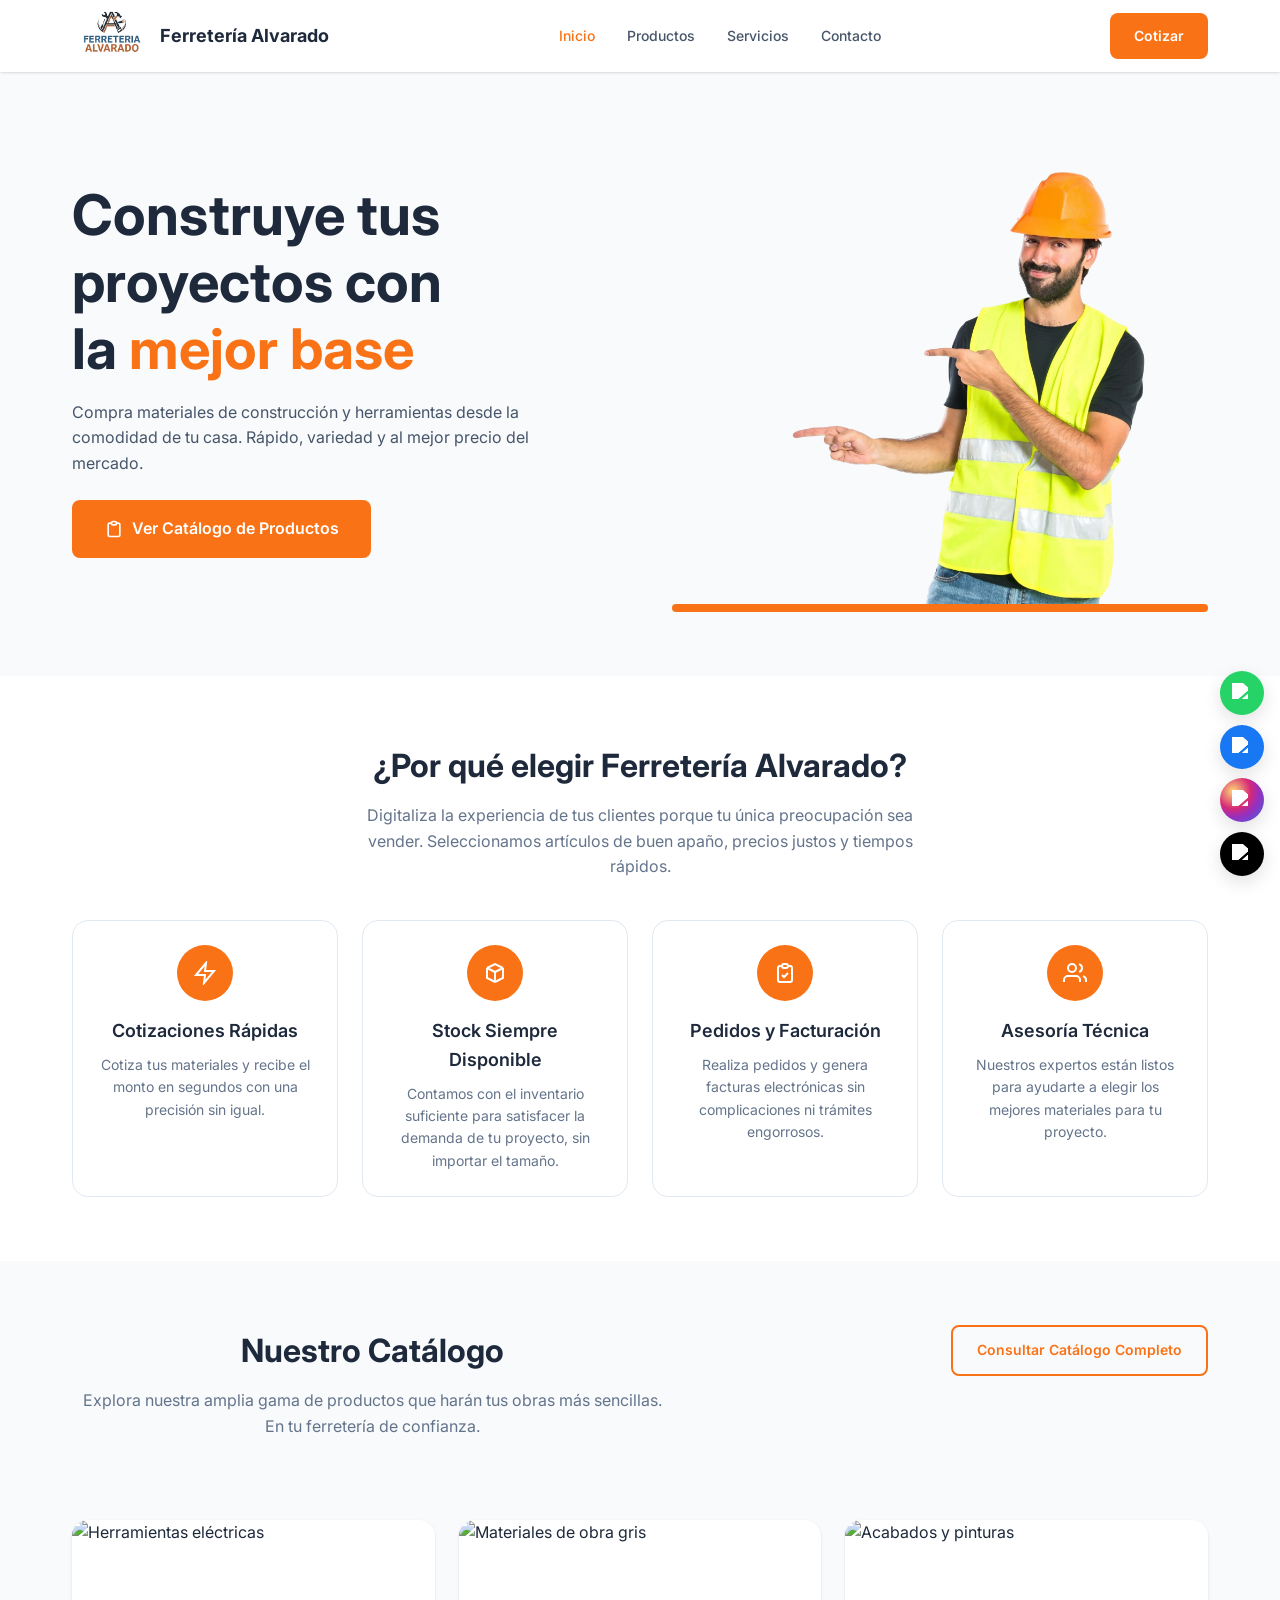
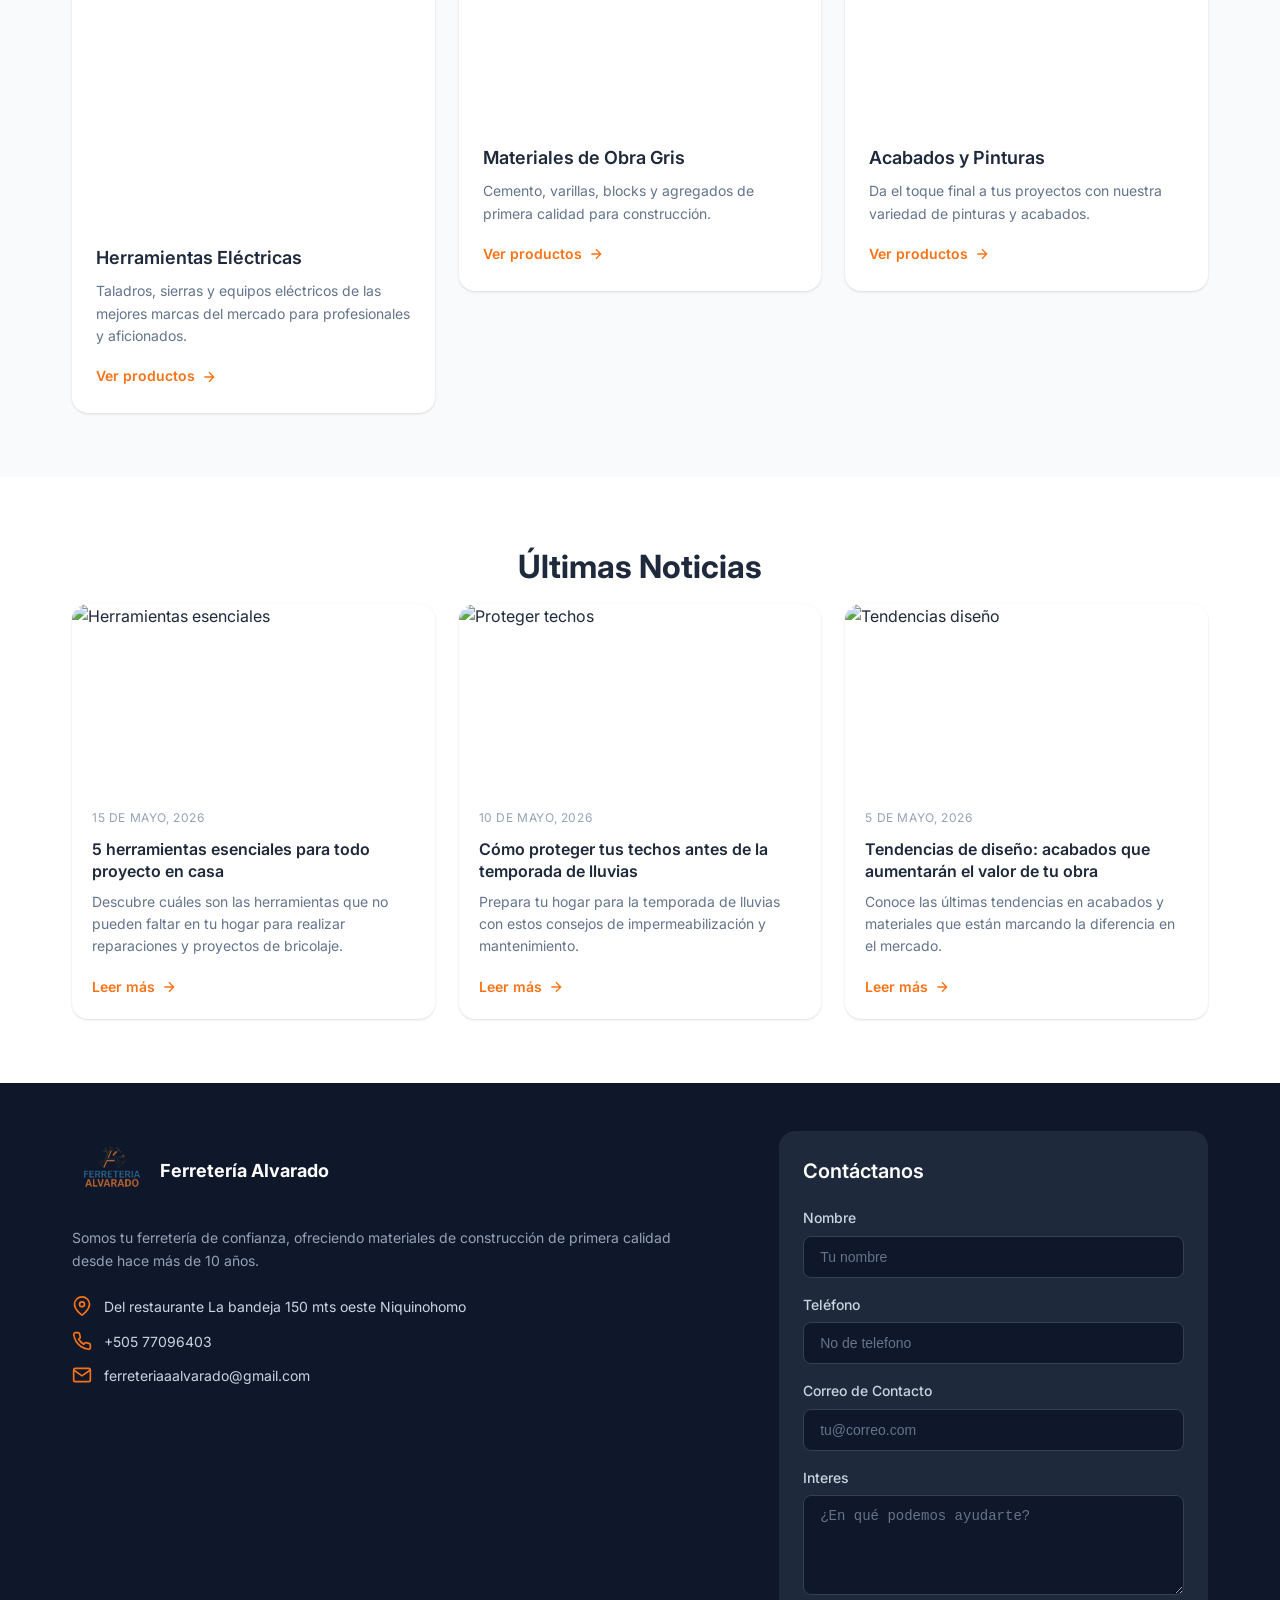
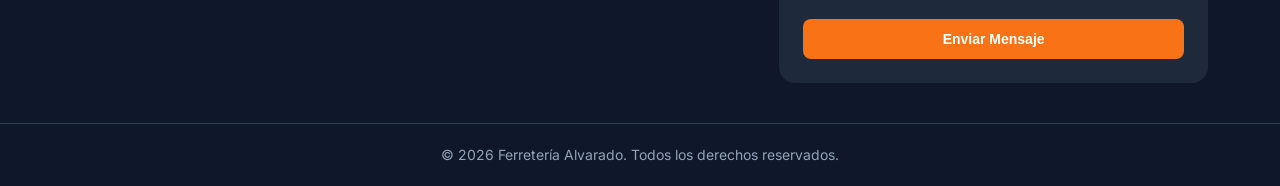
==== index.html @ bc7012f3 "Mejorando el Form" ====
<!DOCTYPE html>
<html lang="es">
<head>
    <!-- Google tag (gtag.js) -->
<script async src="https://www.googletagmanager.com/gtag/js?id=G-CCJS2ML7VX"></script>
<script>
  window.dataLayer = window.dataLayer || [];
  function gtag(){dataLayer.push(arguments);}
  gtag('js', new Date());

  gtag('config', 'G-CCJS2ML7VX');
</script>
  <meta charset="UTF-8">
  <meta name="viewport" content="width=device-width, initial-scale=1.0">
  <title>Ferretería Alvarado - Construye tus proyectos con la mejor base</title>
  <meta name="description" content="Compra materiales de construcción y herramientas desde la comodidad de tu casa. Rápido, variedad y al mejor precio del mercado.">
  <link rel="stylesheet" href="./Estilos/styles.css">
  <link rel="preconnect" href="https://fonts.googleapis.com">
  <link rel="preconnect" href="https://fonts.gstatic.com" crossorigin>
  <link href="https://fonts.googleapis.com/css2?family=Inter:wght@400;500;600;700&display=swap" rel="stylesheet">
  
</head>
<body>
  <!-- Header -->
  <header class="header" id="header">
    <div class="container header-container">
      <a href="#" class="logo">
        <img src="./Assets/logo ferreteria -header.png" class="logo-icon">
        <span class="logo-text">Ferretería Alvarado</span>
      </a>
      
      <nav class="nav" id="nav">
        <ul class="nav-list">
          <li><a href="#inicio" class="nav-link active">Inicio</a></li>
          <li><a href="#productos" class="nav-link">Productos</a></li>
          <li><a href="#servicios" class="nav-link">Servicios</a></li>
          <li><a href="#contacto" class="nav-link">Contacto</a></li>
        </ul>
      </nav>
      
      <a href="#contacto" class="btn btn-primary header-cta">Cotizar</a>
      
      <button class="menu-toggle" id="menuToggle" aria-label="Abrir menú">
        <span class="hamburger"></span>
      </button>
    </div>
  </header>

  <!-- Mobile Menu -->
  <div class="mobile-menu" id="mobileMenu">
    <ul class="mobile-nav-list">
      <li><a href="#inicio" class="mobile-nav-link">Inicio</a></li>
      <li><a href="#productos" class="mobile-nav-link">Productos</a></li>
      <li><a href="#servicios" class="mobile-nav-link">Servicios</a></li>
      <li><a href="#contacto" class="mobile-nav-link">Contacto</a></li>
      <li><a href="#contacto" class="btn btn-primary mobile-cta">Cotizar</a></li>
    </ul>
  </div>

  <main>
    <!-- Hero Section -->
    <section class="hero" id="inicio">
      <div class="container hero-container">
        <div class="hero-content">
          <h1 class="hero-title">
            Construye tus proyectos con la <span class="text-orange">mejor base</span>
          </h1>
          <p class="hero-description">
            Compra materiales de construcción y herramientas desde la comodidad de tu casa. Rápido, variedad y al mejor precio del mercado.
          </p>
          <a href="#productos" class="btn btn-primary btn-lg">
            <svg class="btn-icon" viewBox="0 0 24 24" fill="none" stroke="currentColor" stroke-width="2">
              <path d="M9 5H7a2 2 0 00-2 2v12a2 2 0 002 2h10a2 2 0 002-2V7a2 2 0 00-2-2h-2M9 5a2 2 0 002 2h2a2 2 0 002-2M9 5a2 2 0 012-2h2a2 2 0 012 2"/>
            </svg>
            Ver Catálogo de Productos
          </a>
        </div>
        <div class="hero-image-wrapper">
          <img src="./Assets/constructor.section.webp" alt="Trabajador de construcción profesional" class="hero-image">
          <div class="hero-image-accent"></div>
        </div>
      </div>
    </section>

    <!-- Features Section -->
    <section class="features" id="servicios">
      <div class="container">
        <h2 class="section-title">¿Por qué elegir Ferretería Alvarado?</h2>
        <p class="section-subtitle">
          Digitaliza la experiencia de tus clientes porque tu única preocupación sea vender. Seleccionamos artículos de buen apaño, precios justos y tiempos rápidos.
        </p>
        
        <div class="features-grid">
          <div class="feature-card">
            <div class="feature-icon">
              <svg viewBox="0 0 24 24" fill="none" stroke="currentColor" stroke-width="2">
                <path d="M13 2L3 14h9l-1 8 10-12h-9l1-8z"/>
              </svg>
            </div>
            <h3 class="feature-title">Cotizaciones Rápidas</h3>
            <p class="feature-description">
              Cotiza tus materiales y recibe el monto en segundos con una precisión sin igual.
            </p>
          </div>
          
          <div class="feature-card">
            <div class="feature-icon">
              <svg viewBox="0 0 24 24" fill="none" stroke="currentColor" stroke-width="2">
                <path d="M20 7l-8-4-8 4m16 0l-8 4m8-4v10l-8 4m0-10L4 7m8 4v10M4 7v10l8 4"/>
              </svg>
            </div>
            <h3 class="feature-title">Stock Siempre Disponible</h3>
            <p class="feature-description">
              Contamos con el inventario suficiente para satisfacer la demanda de tu proyecto, sin importar el tamaño.
            </p>
          </div>
          
          <div class="feature-card">
            <div class="feature-icon">
              <svg viewBox="0 0 24 24" fill="none" stroke="currentColor" stroke-width="2">
                <path d="M9 5H7a2 2 0 00-2 2v12a2 2 0 002 2h10a2 2 0 002-2V7a2 2 0 00-2-2h-2M9 5a2 2 0 002 2h2a2 2 0 002-2M9 5a2 2 0 012-2h2a2 2 0 012 2m-6 9l2 2 4-4"/>
              </svg>
            </div>
            <h3 class="feature-title">Pedidos y Facturación</h3>
            <p class="feature-description">
              Realiza pedidos y genera facturas electrónicas sin complicaciones ni trámites engorrosos.
            </p>
          </div>
          
          <div class="feature-card">
            <div class="feature-icon">
              <svg viewBox="0 0 24 24" fill="none" stroke="currentColor" stroke-width="2">
                <path d="M17 21v-2a4 4 0 00-4-4H5a4 4 0 00-4 4v2M9 11a4 4 0 100-8 4 4 0 000 8zM23 21v-2a4 4 0 00-3-3.87M16 3.13a4 4 0 010 7.75"/>
              </svg>
            </div>
            <h3 class="feature-title">Asesoría Técnica</h3>
            <p class="feature-description">
              Nuestros expertos están listos para ayudarte a elegir los mejores materiales para tu proyecto.
            </p>
          </div>
        </div>
      </div>
    </section>

    <!-- Catalog Section -->
    <section class="catalog" id="productos">
      <div class="container">
        <div class="catalog-header">
          <div>
            <h2 class="section-title text-left">Nuestro Catálogo</h2>
            <p class="section-subtitle text-left">
              Explora nuestra amplia gama de productos que harán tus obras más sencillas. En tu ferretería de confianza.
            </p>
          </div>
          <a href="#" class="btn btn-outline">Consultar Catálogo Completo</a>
        </div>
        
        <div class="catalog-grid">
          <div class="catalog-card catalog-card-featured">
            <img src="https://images.unsplash.com/photo-1504148455328-c376907d081c?w=600&h=400&fit=crop" alt="Herramientas eléctricas" class="catalog-image">
            <div class="catalog-content">
              <h3 class="catalog-title">Herramientas Eléctricas</h3>
              <p class="catalog-description">
                Taladros, sierras y equipos eléctricos de las mejores marcas del mercado para profesionales y aficionados.
              </p>
              <a href="./pages/ReadMore-Herramientas.html" class="catalog-link">
                Ver productos
                <svg class="link-arrow" viewBox="0 0 24 24" fill="none" stroke="currentColor" stroke-width="2">
                  <path d="M5 12h14M12 5l7 7-7 7"/>
                </svg>
              </a>
            </div>
          </div>
          
          <div class="catalog-card">
            <img src="https://images.unsplash.com/photo-1558618666-fcd25c85cd64?w=400&h=300&fit=crop" alt="Materiales de obra gris" class="catalog-image">
            <div class="catalog-content">
              <h3 class="catalog-title">Materiales de Obra Gris</h3>
              <p class="catalog-description">
                Cemento, varillas, blocks y agregados de primera calidad para construcción.
              </p>
              <a href="./pages/ReadMore-Materiales.html" class="catalog-link">
                Ver productos
                <svg class="link-arrow" viewBox="0 0 24 24" fill="none" stroke="currentColor" stroke-width="2">
                  <path d="M5 12h14M12 5l7 7-7 7"/>
                </svg>
              </a>
            </div>
          </div>
          
          <div class="catalog-card">
            <img src="https://images.unsplash.com/photo-1562259949-e8e7689d7828?w=400&h=300&fit=crop" alt="Acabados y pinturas" class="catalog-image">
            <div class="catalog-content">
              <h3 class="catalog-title">Acabados y Pinturas</h3>
              <p class="catalog-description">
                Da el toque final a tus proyectos con nuestra variedad de pinturas y acabados.
              </p>
              <a href="./pages/ReadMore-Acabados.html" class="catalog-link">
                Ver productos
                <svg class="link-arrow" viewBox="0 0 24 24" fill="none" stroke="currentColor" stroke-width="2">
                  <path d="M5 12h14M12 5l7 7-7 7"/>
                </svg>
              </a>
            </div>
          </div>
        </div>
      </div>
    </section>

    <!-- News Section -->
    <section class="news">
      <div class="container">
        <h2 class="section-title">Últimas Noticias</h2>
        
        <div class="news-grid">
          <article class="news-card">
            <img src="https://images.unsplash.com/photo-1581578731548-c64695cc6952?w=400&h=250&fit=crop" alt="Herramientas esenciales" class="news-image">
            <div class="news-content">
              <span class="news-date">15 de Mayo, 2026</span>
              <h3 class="news-title">5 herramientas esenciales para todo proyecto en casa</h3>
              <p class="news-excerpt">
                Descubre cuáles son las herramientas que no pueden faltar en tu hogar para realizar reparaciones y proyectos de bricolaje.
              </p>
              <a href="#" class="news-link">
                Leer más
                <svg class="link-arrow" viewBox="0 0 24 24" fill="none" stroke="currentColor" stroke-width="2">
                  <path d="M5 12h14M12 5l7 7-7 7"/>
                </svg>
              </a>
            </div>
          </article>
          
          <article class="news-card">
            <img src="https://images.unsplash.com/photo-1681812490689-2bb9ab7ca660?q=80&w=1170&auto=format&fit=crop&ixlib=rb-4.1.0&ixid=M3wxMjA3fDB8MHxwaG90by1wYWdlfHx8fGVufDB8fHx8fA%3D%3D" alt="Proteger techos" class="news-image">
            <div class="news-content">
              <span class="news-date">10 de Mayo, 2026</span>
              <h3 class="news-title">Cómo proteger tus techos antes de la temporada de lluvias</h3>
              <p class="news-excerpt">
                Prepara tu hogar para la temporada de lluvias con estos consejos de impermeabilización y mantenimiento.
              </p>
              <a href="#" class="news-link">
                Leer más
                <svg class="link-arrow" viewBox="0 0 24 24" fill="none" stroke="currentColor" stroke-width="2">
                  <path d="M5 12h14M12 5l7 7-7 7"/>
                </svg>
              </a>
            </div>
          </article>
          
          <article class="news-card">
            <img src="https://images.unsplash.com/photo-1523413651479-597eb2da0ad6?w=400&h=250&fit=crop" alt="Tendencias diseño" class="news-image">
            <div class="news-content">
              <span class="news-date">5 de Mayo, 2026</span>
              <h3 class="news-title">Tendencias de diseño: acabados que aumentarán el valor de tu obra</h3>
              <p class="news-excerpt">
                Conoce las últimas tendencias en acabados y materiales que están marcando la diferencia en el mercado.
              </p>
              <a href="#" class="news-link">
                Leer más
                <svg class="link-arrow" viewBox="0 0 24 24" fill="none" stroke="currentColor" stroke-width="2">
                  <path d="M5 12h14M12 5l7 7-7 7"/>
                </svg>
              </a>
            </div>
          </article>
        </div>
      </div>
    </section>
  </main>

  <!-- Footer -->
  <footer class="footer" id="contacto">
    <div class="container footer-container">
      <div class="footer-info">
        <a href="#" class="logo logo-footer">
         <img src="./Assets/logo ferreteria -header.png" alt="" class="logo-icon">
          <span class="logo-text">Ferretería Alvarado</span>
        </a>
        <p class="footer-description">
          Somos tu ferretería de confianza, ofreciendo materiales de construcción de primera calidad desde hace más de 10 años.
        </p>
        
        <div class="footer-contact">
          <div class="contact-item">
            <svg class="contact-icon" viewBox="0 0 24 24" fill="none" stroke="currentColor" stroke-width="2">
              <path d="M21 10c0 7-9 13-9 13s-9-6-9-13a9 9 0 0118 0z"/>
              <circle cx="12" cy="10" r="3"/>
            </svg>
            <span>Del restaurante La bandeja 150 mts oeste Niquinohomo</span>
          </div>
          <div class="contact-item">
            <svg class="contact-icon" viewBox="0 0 24 24" fill="none" stroke="currentColor" stroke-width="2">
              <path d="M22 16.92v3a2 2 0 01-2.18 2 19.79 19.79 0 01-8.63-3.07 19.5 19.5 0 01-6-6 19.79 19.79 0 01-3.07-8.67A2 2 0 014.11 2h3a2 2 0 012 1.72 12.84 12.84 0 00.7 2.81 2 2 0 01-.45 2.11L8.09 9.91a16 16 0 006 6l1.27-1.27a2 2 0 012.11-.45 12.84 12.84 0 002.81.7A2 2 0 0122 16.92z"/>
            </svg>
            <span>+505 77096403</span>
          </div>
          <div class="contact-item">
            <svg class="contact-icon" viewBox="0 0 24 24" fill="none" stroke="currentColor" stroke-width="2">
              <path d="M4 4h16c1.1 0 2 .9 2 2v12c0 1.1-.9 2-2 2H4c-1.1 0-2-.9-2-2V6c0-1.1.9-2 2-2z"/>
              <polyline points="22,6 12,13 2,6"/>
            </svg>
            <span>ferreteriaaalvarado@gmail.com</span>
          </div>
        </div>
      </div>
      
      <div class="footer-form-wrapper">
        <h3 class="footer-form-title">Contáctanos</h3>
        <form class="contact-form" id="contactForm">
          <div class="form-group">
            <label for="name" class="form-label">Nombre</label>
            <input type="text" id="name" name="name" class="form-input" placeholder="Tu nombre" required>
          </div>
          <div class="form-group">
            <label for="telefono" class="form-label">Teléfono</label>
            <input type="text" id="telefono" name="telefono" class="form-input" placeholder="No de telefono" required>
          </div>

          <div class="form-group">
            <label for="email" class="form-label">Correo de Contacto</label>
            <input type="email" id="email" name="email" class="form-input" placeholder="tu@correo.com" required>
          </div>
          <div class="form-group">
            <label for="message" class="form-label">Interes</label>
            <textarea id="message" name="message" class="form-input form-textarea" placeholder="¿En qué podemos ayudarte?" rows="4" required></textarea>
          </div>
          <button type="submit" class="btn btn-primary btn-block">Enviar Mensaje</button>
        </form>
      </div>
    </div>
    
    <div class="footer-bottom">
      <div class="container">
        <p>&copy; 2026 Ferretería Alvarado. Todos los derechos reservados.</p>
        <!-- Social buttons for small screens -->
        <div class="footer-socials" aria-hidden="false">
          <a href="https://wa.me/50577096403?text=Hola%20Ferreter%C3%ADa%20Alvarado" class="footer-social-link whatsapp" target="_blank" rel="noreferrer noopener" aria-label="WhatsApp">
            <img class="social-icon" src="https://cdn.jsdelivr.net/gh/simple-icons/simple-icons/icons/whatsapp.svg" alt="WhatsApp">
          </a>
          <a href=" https://www.facebook.com/share/1EHV8sSbC9/" class="footer-social-link facebook" target="_blank" rel="noreferrer noopener" aria-label="Facebook">
            <img class="social-icon" src="https://cdn.jsdelivr.net/gh/simple-icons/simple-icons/icons/facebook.svg" alt="Facebook">
          </a>
          <a href="https://www.instagram.com/ferreteria_alvarado.ni?utm_source=qr&igsh=b2poNHB6bXVrMWFj" class="footer-social-link instagram" target="_blank" rel="noreferrer noopener" aria-label="Instagram">
            <img class="social-icon" src="https://cdn.jsdelivr.net/gh/simple-icons/simple-icons/icons/instagram.svg" alt="Instagram">
          </a>
          <a href="#" class="footer-social-link tiktok" target="_blank" rel="noreferrer noopener" aria-label="TikTok">
            <img class="social-icon" src="https://cdn.jsdelivr.net/gh/simple-icons/simple-icons/icons/tiktok.svg" alt="TikTok">
          </a>
        </div>
      </div>
    </div>
  </footer>

  <!-- Scroll to Top Button -->
  <button class="scroll-to-top" id="scrollToTop" aria-label="Volver arriba">
    <svg viewBox="0 0 24 24" fill="none" stroke="currentColor" stroke-width="2">
      <path d="M18 15l-6-6-6 6"/>
    </svg>
  </button>

  <!-- Botones flotantes de redes sociales -->
  <div class="social-float" aria-label="Redes sociales de Ferretería Alvarado">
    <a href="https://wa.me/50577096403?text=Hola%20Ferreter%C3%ADa%20Alvarado,%20quiero%20consultar%20sobre%20sus%20productos" class="social-link whatsapp" target="_blank" rel="noreferrer noopener" aria-label="WhatsApp">
      <img class="social-icon" src="https://cdn.jsdelivr.net/gh/simple-icons/simple-icons/icons/whatsapp.svg" alt="WhatsApp">
    </a>
    <a href="https://www.facebook.com/share/1EHV8sSbC9/" class="social-link facebook" target="_blank" rel="noreferrer noopener" aria-label="Facebook">
      <img class="social-icon" src="https://cdn.jsdelivr.net/gh/simple-icons/simple-icons/icons/facebook.svg" alt="Facebook">
    </a>
    <a href="https://www.instagram.com/ferreteria_alvarado.ni?utm_source=qr&igsh=b2poNHB6bXVrMWFj" class="social-link instagram" target="_blank" rel="noreferrer noopener" aria-label="Instagram">
      <img class="social-icon" src="https://cdn.jsdelivr.net/gh/simple-icons/simple-icons/icons/instagram.svg" alt="Instagram">
    </a>
    <a href="#" class="social-link tiktok" target="_blank" rel="noreferrer noopener" aria-label="TikTok">
      <img class="social-icon" src="https://cdn.jsdelivr.net/gh/simple-icons/simple-icons/icons/tiktok.svg" alt="TikTok">
    </a>
  </div>

  <script src="./scripts/script.js"></script>
</body>
</html>
---- Estilos/styles.css ----
/* ========================================
   CSS Variables & Reset
======================================== */
:root {
  --orange: #f97316;
  --orange-hover: #ea580c;
  --navy: #1e293b;
  --navy-dark: #0f172a;
  --gray-50: #f8fafc;
  --gray-100: #f1f5f9;
  --gray-200: #e2e8f0;
  --gray-300: #cbd5e1;
  --gray-400: #94a3b8;
  --gray-500: #64748b;
  --gray-600: #475569;
  --gray-700: #334155;
  --gray-800: #1e293b;
  --gray-900: #0f172a;
  --white: #ffffff;
  --shadow-sm: 0 1px 2px 0 rgb(0 0 0 / 0.05);
  --shadow: 0 1px 3px 0 rgb(0 0 0 / 0.1), 0 1px 2px -1px rgb(0 0 0 / 0.1);
  --shadow-md: 0 4px 6px -1px rgb(0 0 0 / 0.1), 0 2px 4px -2px rgb(0 0 0 / 0.1);
  --shadow-lg: 0 10px 15px -3px rgb(0 0 0 / 0.1), 0 4px 6px -4px rgb(0 0 0 / 0.1);
  --transition: all 0.3s ease;
}

*,
*::before,
*::after {
  box-sizing: border-box;
  margin: 0;
  padding: 0;
}

html {
  scroll-behavior: smooth;
}

body {
  font-family: 'Inter', -apple-system, BlinkMacSystemFont, 'Segoe UI', Roboto, sans-serif;
  font-size: 16px;
  line-height: 1.6;
  color: var(--gray-800);
  background-color: var(--white);
}

img {
  max-width: 100%;
  height: auto;
  display: block;
}

a {
  text-decoration: none;
  color: inherit;
}

ul {
  list-style: none;
}

/* ========================================
   Utility Classes
======================================== */
.container {
  width: 100%;
  max-width: 1200px;
  margin: 0 auto;
  padding: 0 1rem;
}

.text-orange {
  color: var(--orange);
}

.text-left {
  text-align: left;
}

/* ========================================
   Buttons
======================================== */
.btn {
  display: inline-flex;
  align-items: center;
  justify-content: center;
  gap: 0.5rem;
  padding: 0.75rem 1.5rem;
  font-size: 0.875rem;
  font-weight: 600;
  border-radius: 0.5rem;
  border: none;
  cursor: pointer;
  transition: var(--transition);
}

.btn-primary {
  background-color: var(--orange);
  color: var(--white);
}

.btn-primary:hover {
  background-color: var(--orange-hover);
}

.btn-outline {
  background-color: transparent;
  color: var(--orange);
  border: 2px solid var(--orange);
}

.btn-outline:hover {
  background-color: var(--orange);
  color: var(--white);
}

.btn-lg {
  padding: 1rem 2rem;
  font-size: 1rem;
}

.btn-block {
  width: 100%;
}

.btn-icon {
  width: 1.25rem;
  height: 1.25rem;
}

/* ========================================
   Header
======================================== */
.header {
  position: fixed;
  top: 0;
  left: 0;
  right: 0;
  background-color: var(--white);
  box-shadow: var(--shadow);
  z-index: 1000;
}

.header-container {
  display: flex;
  align-items: center;
  justify-content: space-between;
  height: 4.5rem;
}

.logo {
  display: flex;
  align-items: center;
  gap: 0.5rem;
}

.logo-icon {
  width: 5rem;
  height: 5rem;
  color: var(--navy);
}

.logo-text {
  font-size: 1.125rem;
  font-weight: 700;
  color: var(--navy);
}

.nav {
  display: none;
}

.nav-list {
  display: flex;
  align-items: center;
  gap: 2rem;
}

.nav-link {
  font-size: 0.875rem;
  font-weight: 500;
  color: var(--gray-600);
  transition: var(--transition);
}

.nav-link:hover,
.nav-link.active {
  color: var(--orange);
}

.header-cta {
  display: none;
}

.menu-toggle {
  display: flex;
  align-items: center;
  justify-content: center;
  width: 2.5rem;
  height: 2.5rem;
  background: none;
  border: none;
  cursor: pointer;
}

.hamburger {
  position: relative;
  width: 1.5rem;
  height: 2px;
  background-color: var(--navy);
  transition: var(--transition);
}

.hamburger::before,
.hamburger::after {
  content: '';
  position: absolute;
  left: 0;
  width: 100%;
  height: 2px;
  background-color: var(--navy);
  transition: var(--transition);
}

.hamburger::before {
  top: -6px;
}

.hamburger::after {
  bottom: -6px;
}

.menu-toggle.active .hamburger {
  background-color: transparent;
}

.menu-toggle.active .hamburger::before {
  top: 0;
  transform: rotate(45deg);
}

.menu-toggle.active .hamburger::after {
  bottom: 0;
  transform: rotate(-45deg);
}

/* Mobile Menu */
.mobile-menu {
  position: fixed;
  top: 4.5rem;
  left: 0;
  right: 0;
  background-color: var(--white);
  box-shadow: var(--shadow-lg);
  transform: translateY(-100%);
  opacity: 0;
  visibility: hidden;
  transition: var(--transition);
  z-index: 999;
}

.mobile-menu.active {
  transform: translateY(0);
  opacity: 1;
  visibility: visible;
}

.mobile-nav-list {
  padding: 1rem;
}

.mobile-nav-link {
  display: block;
  padding: 0.75rem 1rem;
  font-size: 1rem;
  font-weight: 500;
  color: var(--gray-700);
  border-radius: 0.5rem;
  transition: var(--transition);
}

.mobile-nav-link:hover {
  background-color: var(--gray-100);
  color: var(--orange);
}

.mobile-cta {
  margin-top: 0.5rem;
  width: 100%;
}

/* ========================================
   Hero Section
======================================== */
.hero {
  padding-top: 6.5rem;
  padding-bottom: 2rem;
  background-color: var(--gray-50);
  overflow: hidden;
}

.hero-container {
  display: flex;
  flex-direction: column;
  gap: 2rem;
}

.hero-content {
  text-align: center;
}

.hero-title {
  font-size: 2rem;
  font-weight: 700;
  line-height: 1.2;
  color: var(--navy);
  margin-bottom: 1rem;
  text-wrap: balance;
}

.hero-description {
  font-size: 1rem;
  color: var(--gray-600);
  margin-bottom: 1.5rem;
  max-width: 500px;
  margin-left: auto;
  margin-right: auto;
}

.hero-image-wrapper {
  position: relative;
  display: flex;
  justify-content: center;
}

.hero-image {
  width: 100%;
  max-width: 400px;
  height: auto;
  object-fit: contain;
}

.hero-image-accent {
  position: absolute;
  bottom: 0;
  left: 0;
  right: 0;
  height: 8px;
  background-color: var(--orange);
  border-radius: 4px;
}

/* ========================================
   Section Styles
======================================== */
.section-title {
  font-size: 1.75rem;
  font-weight: 700;
  color: var(--navy);
  text-align: center;
  margin-bottom: 0.75rem;
}

.section-subtitle {
  font-size: 1rem;
  color: var(--gray-500);
  text-align: center;
  max-width: 600px;
  margin: 0 auto 2.5rem;
}

/* ========================================
   Features Section
======================================== */
.features {
  padding: 4rem 0;
  background-color: var(--white);
}

.features-grid {
  display: grid;
  grid-template-columns: 1fr;
  gap: 1.5rem;
}

.feature-card {
  text-align: center;
  padding: 1.5rem;
  border-radius: 1rem;
  background-color: var(--white);
  border: 1px solid var(--gray-200);
  transition: var(--transition);
}

.feature-card:hover {
  box-shadow: var(--shadow-md);
  border-color: var(--orange);
}

.feature-icon {
  display: inline-flex;
  align-items: center;
  justify-content: center;
  width: 3.5rem;
  height: 3.5rem;
  background-color: var(--orange);
  border-radius: 50%;
  margin-bottom: 1rem;
}

.feature-icon svg {
  width: 1.5rem;
  height: 1.5rem;
  color: var(--white);
}

.feature-title {
  font-size: 1.125rem;
  font-weight: 600;
  color: var(--navy);
  margin-bottom: 0.5rem;
}

.feature-description {
  font-size: 0.875rem;
  color: var(--gray-500);
  line-height: 1.6;
}

/* ========================================
   Catalog Section
======================================== */
.catalog {
  padding: 4rem 0;
  background-color: var(--gray-50);
}

.catalog-header {
  display: flex;
  flex-direction: column;
  gap: 1.5rem;
  margin-bottom: 2.5rem;
}

.catalog-grid {
  display: grid;
  grid-template-columns: 1fr;
  gap: 1.5rem;
}

.catalog-card {
  background-color: var(--white);
  border-radius: 1rem;
  overflow: hidden;
  box-shadow: var(--shadow);
  transition: var(--transition);
}

.catalog-card:hover {
  box-shadow: var(--shadow-lg);
  transform: translateY(-4px);
}

.catalog-image {
  width: 100%;
  height: 200px;
  object-fit: cover;
}

.catalog-content {
  padding: 1.5rem;
}

.catalog-title {
  font-size: 1.125rem;
  font-weight: 600;
  color: var(--navy);
  margin-bottom: 0.5rem;
}

.catalog-description {
  font-size: 0.875rem;
  color: var(--gray-500);
  margin-bottom: 1rem;
  line-height: 1.6;
}

.catalog-link,
.news-link {
  display: inline-flex;
  align-items: center;
  gap: 0.375rem;
  font-size: 0.875rem;
  font-weight: 600;
  color: var(--orange);
  transition: var(--transition);
}

.catalog-link:hover,
.news-link:hover {
  gap: 0.625rem;
}

.link-arrow {
  width: 1rem;
  height: 1rem;
  transition: var(--transition);
}

/* ========================================
   News Section
======================================== */
.news {
  padding: 4rem 0;
  background-color: var(--white);
}

.news-grid {
  display: grid;
  grid-template-columns: 1fr;
  gap: 1.5rem;
}

.news-card {
  background-color: var(--white);
  border-radius: 1rem;
  overflow: hidden;
  box-shadow: var(--shadow);
  transition: var(--transition);
}

.news-card:hover {
  box-shadow: var(--shadow-lg);
}

.news-image {
  width: 100%;
  height: 180px;
  object-fit: cover;
}

.news-content {
  padding: 1.25rem;
}

.news-date {
  font-size: 0.75rem;
  color: var(--gray-400);
  text-transform: uppercase;
  letter-spacing: 0.05em;
}

.news-title {
  font-size: 1rem;
  font-weight: 600;
  color: var(--navy);
  margin: 0.5rem 0;
  line-height: 1.4;
}

.news-excerpt {
  font-size: 0.875rem;
  color: var(--gray-500);
  margin-bottom: 1rem;
  line-height: 1.6;
}

/* ========================================
   Footer
======================================== */
.footer {
  background-color: var(--navy-dark);
  color: var(--white);
  padding-top: 3rem;
}

.footer-container {
  display: grid;
  grid-template-columns: 1fr;
  gap: 2.5rem;
}

.logo-footer .logo-icon {
  color: var(--white);
}

.logo-footer .logo-text {
  color: var(--white);
}

.footer-description {
  font-size: 0.875rem;
  color: var(--gray-400);
  margin-top: 1rem;
  line-height: 1.6;
}

.footer-contact {
  margin-top: 1.5rem;
  display: flex;
  flex-direction: column;
  gap: 0.75rem;
}

.contact-item {
  display: flex;
  align-items: flex-start;
  gap: 0.75rem;
  font-size: 0.875rem;
  color: var(--gray-300);
}

.contact-icon {
  width: 1.25rem;
  height: 1.25rem;
  flex-shrink: 0;
  color: var(--orange);
}

.footer-form-wrapper {
  background-color: var(--navy);
  padding: 1.5rem;
  border-radius: 1rem;
}

.footer-form-title {
  font-size: 1.25rem;
  font-weight: 600;
  margin-bottom: 1.25rem;
}

.form-group {
  margin-bottom: 1rem;
}

.form-label {
  display: block;
  font-size: 0.875rem;
  font-weight: 500;
  margin-bottom: 0.375rem;
  color: var(--gray-300);
}

.form-input {
  width: 100%;
  padding: 0.75rem 1rem;
  font-size: 0.875rem;
  background-color: var(--navy-dark);
  border: 1px solid var(--gray-700);
  border-radius: 0.5rem;
  color: var(--white);
  transition: var(--transition);
}

.form-input::placeholder {
  color: var(--gray-500);
}

.form-input:focus {
  outline: none;
  border-color: var(--orange);
}

.form-textarea {
  resize: vertical;
  min-height: 100px;
}

.footer-bottom {
  margin-top: 2.5rem;
  padding: 1.25rem 0;
  border-top: 1px solid var(--gray-700);
  text-align: center;
}

.footer-bottom p {
  font-size: 0.875rem;
  color: var(--gray-400);
}

.footer-socials {
  display: none;
}

/* ========================================
   Floating Social Buttons
======================================== */
.social-float {
  position: fixed;
  right: 1rem;
  bottom: 1.5rem;
  display: flex;
  flex-direction: column;
  gap: 0.6rem;
  z-index: 1050;
  align-items: center;
}

.social-link {
  width: 44px;
  height: 44px;
  display: inline-flex;
  align-items: center;
  justify-content: center;
  border-radius: 50%;
  box-shadow: 0 6px 18px rgba(0, 0, 0, 0.12);
  transition: transform .18s ease, box-shadow .18s ease, opacity .18s ease;
  text-decoration: none;
}

.social-link.whatsapp { background: #25D366; }
.social-link.facebook { background: #1877F2; }
.social-link.instagram { background: linear-gradient(45deg,#f09433,#e6683c,#dc2743,#cc2366,#bc1888); }
.social-link.tiktok { background: #010101; }

.social-link .social-icon {
  width: 20px;
  height: 20px;
  display: block;
  filter: brightness(0) invert(1);
}

.social-link:hover,
.social-link:focus {
  transform: translateY(-4px) scale(1.03);
  box-shadow: 0 10px 24px rgba(0, 0, 0, 0.18);
  outline: none;
}

.social-link:focus {
  box-shadow: 0 0 0 4px rgba(0,0,0,0.06);
}

@media (max-width: 600px) {
  .social-float {
    left: 50%;
    transform: translateX(-50%);
    flex-direction: row;
    bottom: 0.9rem;
    gap: 0.4rem;
    padding: 0.25rem 0.4rem;
    background: rgba(0,0,0,0.04);
    border-radius: 999px;
    backdrop-filter: blur(6px);
    -webkit-backdrop-filter: blur(6px);
  }
  .social-link {
    width: 40px;
    height: 40px;
  }
  .social-link .social-icon {
    width: 18px;
    height: 18px;
  }
  /* hide floating group on small screens (use footer buttons instead) */
  .social-float { display: none; }
  .footer-socials {
    display: flex;
    gap: 0.5rem;
    justify-content: center;
    align-items: center;
    margin-top: 0.6rem;
  }
  .footer-social-link {
    width: 40px;
    height: 40px;
    display: inline-flex;
    align-items: center;
    justify-content: center;
    border-radius: 10px;
    box-shadow: 0 6px 14px rgba(0,0,0,0.08);
    text-decoration: none;
    color: #ffffff;
  }
  .footer-social-link.whatsapp { background: #25D366; }
  .footer-social-link.facebook { background: #1877F2; }
  .footer-social-link.instagram { background: radial-gradient(circle at 30% 30%, #feda75, #d62976 40%, #962fbf 60%, #4f5bd5 90%); }
  .footer-social-link.tiktok { background: #000000; }
  .footer-social-link .social-icon { width: 18px; height: 18px; filter: brightness(0) invert(1); }
}

@media (max-width: 400px) {
  .social-link {
    width: 44px;
    height: 44px;
  }
  .social-link .social-icon {
    width: 20px;
    height: 20px;
  }
}

.social-link:hover {
  transform: translateY(-2px);
  box-shadow: 0 14px 24px rgba(0, 0, 0, 0.14);
}

.social-link.whatsapp {
  background-color: #25d366;
  color: #ffffff;
  border-color: transparent;
}

.social-link.facebook {
  background-color: #1877f2;
  color: #ffffff;
  border-color: transparent;
}

.social-link.instagram {
  background: radial-gradient(circle at 30% 30%, #feda75, #d62976 40%, #962fbf 60%, #4f5bd5 90%);
  color: #ffffff;
  border-color: transparent;
}

.social-link.tiktok {
  background-color: #000000;
  color: #ffffff;
  border-color: transparent;
}

/* removed redundant mobile overrides to keep layout consistent */

/* ========================================
   Scroll to Top Button
======================================== */
.scroll-to-top {
  position: fixed;
  bottom: 2rem;
  right: 2rem; /* No change here, keeping for context */
  width: 3rem;
  height: 3rem;
  background-color: var(--orange);
  color: var(--white);
  border: none;
  border-radius: 50%;
  cursor: pointer;
  display: flex;
  align-items: center;
  justify-content: center;
  box-shadow: var(--shadow-lg);
  opacity: 0;
  visibility: hidden;
  transform: translateY(1rem);
  transition: var(--transition);
  z-index: 1100; /* Updated z-index */
}

.scroll-to-top:hover {
  background-color: var(--orange-hover);
  transform: translateY(-2px);
}

.scroll-to-top.visible {
  opacity: 1;
  visibility: visible;
  transform: translateY(0);
}

.scroll-to-top svg {
  width: 1.5rem;
  height: 1.5rem;
}

/* ========================================
   Media Queries
======================================== */

/* Tablet */
@media (min-width: 640px) {
  .container {
    padding: 0 1.5rem;
  }

  .hero-title {
    font-size: 2.5rem;
  }

  .features-grid {
    grid-template-columns: repeat(2, 1fr);
  }

  .catalog-grid {
    grid-template-columns: repeat(2, 1fr);
  }

  .catalog-card-featured {
    grid-column: span 2;
  }

  .catalog-card-featured .catalog-image {
    height: 280px;
  }

  .news-grid {
    grid-template-columns: repeat(2, 1fr);
  }

  .news-grid .news-card:first-child {
    grid-column: span 2;
  }

  .news-grid .news-card:first-child .news-image {
    height: 240px;
  }
}

/* Desktop */
@media (min-width: 768px) {
  .nav {
    display: block;
  }

  .header-cta {
    display: inline-flex;
  }

  .menu-toggle {
    display: none;
  }

  .mobile-menu {
    display: none;
  }
  .scroll-to-top {
    right: 1rem; /* Adjusted right offset for mobile */
  }


@media (min-width: 601px) {
  /* ensure scroll button doesn't overlap right-side social float */
  .scroll-to-top {
    right: calc(1rem + 56px); /* Adjusted right offset for larger screens */
  }
}
  .hero {
    padding-top: 8rem;
    padding-bottom: 4rem;
  }

  .hero-container {
    flex-direction: row;
    align-items: center;
  }

  .hero-content {
    flex: 1;
    text-align: left;
    padding-right: 2rem;
  }

  .hero-title {
    font-size: 2.75rem;
  }

  .hero-description {
    margin-left: 0;
    margin-right: 0;
  }

  .hero-image-wrapper {
    flex: 1;
  }

  .hero-image {
    max-width: 100%;
  }

  .section-title {
    font-size: 2rem;
  }

  .catalog-header {
    flex-direction: row;
    align-items: flex-start;
    justify-content: space-between;
  }

  .footer-container {
    grid-template-columns: 1fr 1fr;
  }
}

/* Large Desktop */
@media (min-width: 1024px) {
  .hero-title {
    font-size: 3rem;
  }

  .features-grid {
    grid-template-columns: repeat(4, 1fr);
  }

  .catalog-grid {
    grid-template-columns: 1fr 1fr 1fr;
  }

  .catalog-card-featured {
    grid-column: 1;
    grid-row: span 2;
  }

  .catalog-card-featured .catalog-image {
    height: 300px;
  }

  .news-grid {
    grid-template-columns: repeat(3, 1fr);
  }

  .news-grid .news-card:first-child {
    grid-column: 1;
  }

  .news-grid .news-card:first-child .news-image {
    height: 180px;
  }

  .footer-container {
    grid-template-columns: 1.2fr 0.8fr;
    gap: 4rem;
  }
}

/* XL Desktop */
@media (min-width: 1280px) {
  .container {
    padding: 0 2rem;
  }

  .hero-title {
    font-size: 3.5rem;
  }
}
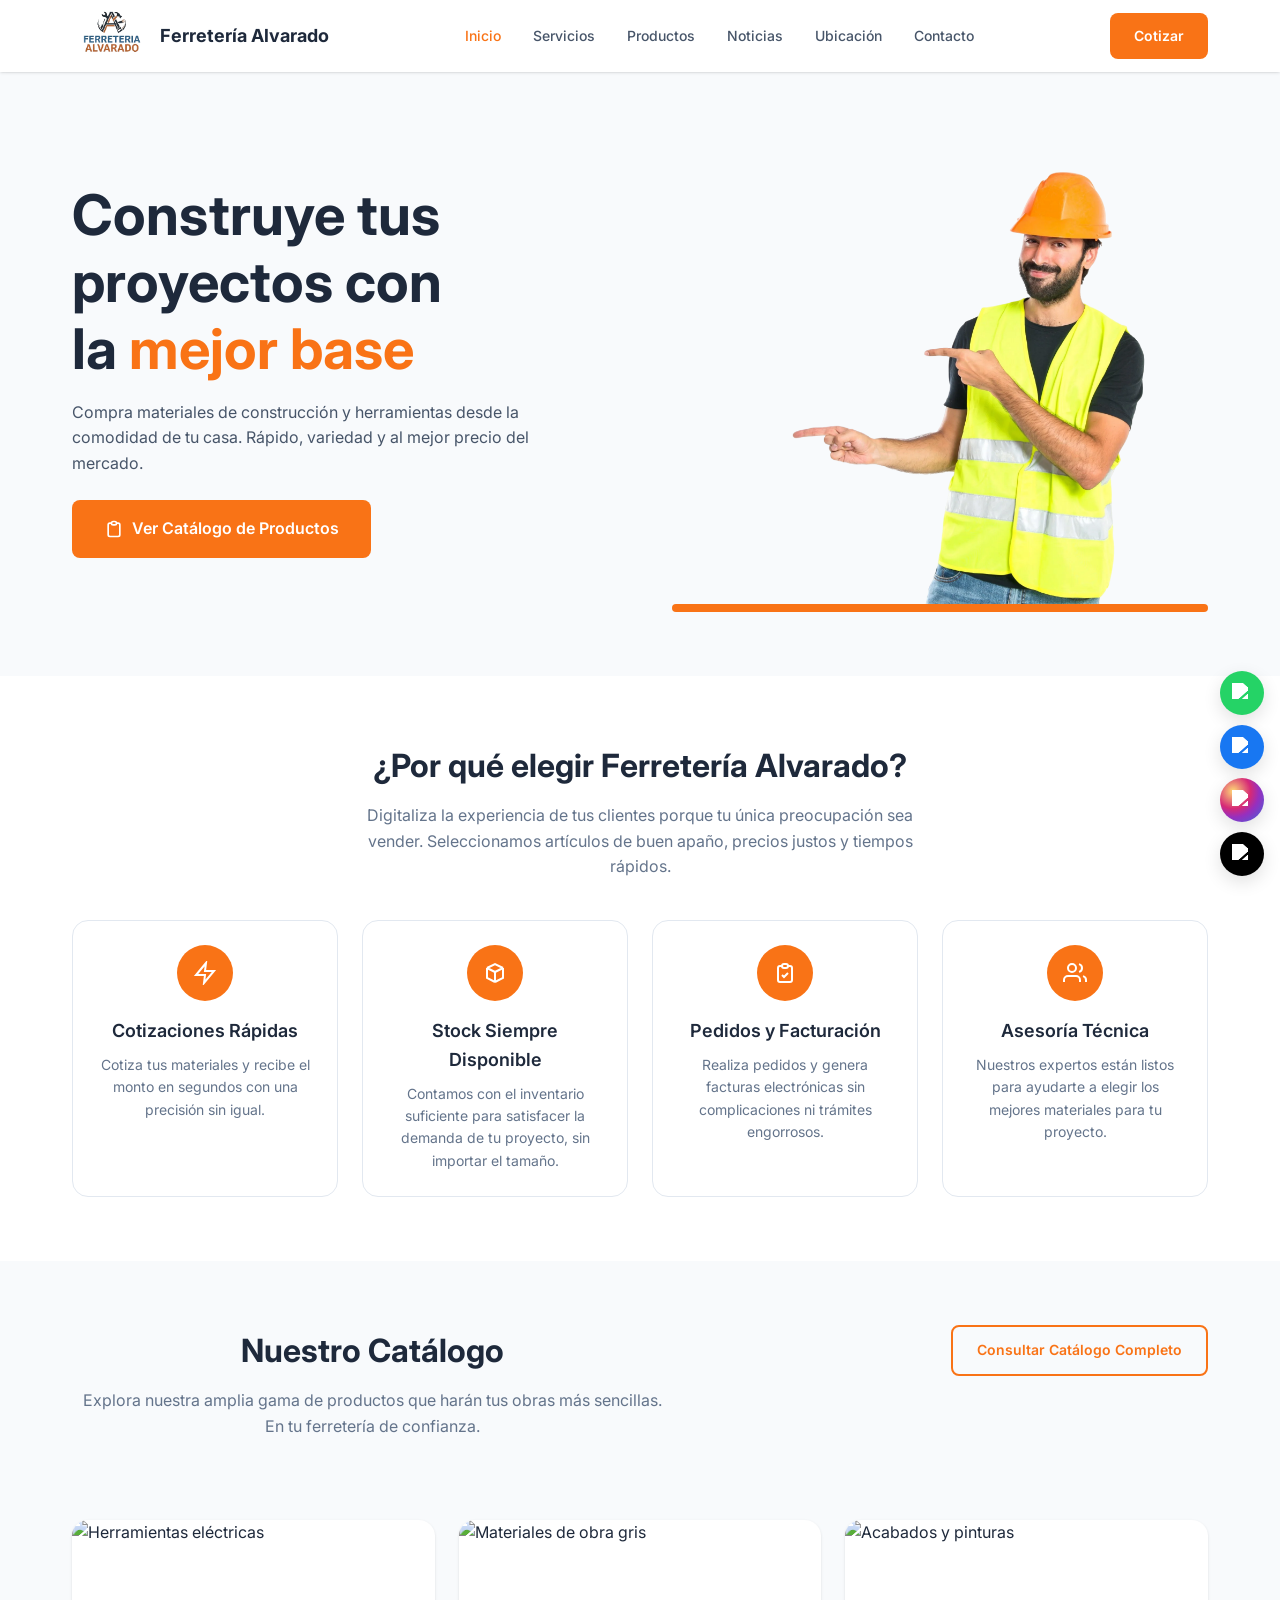
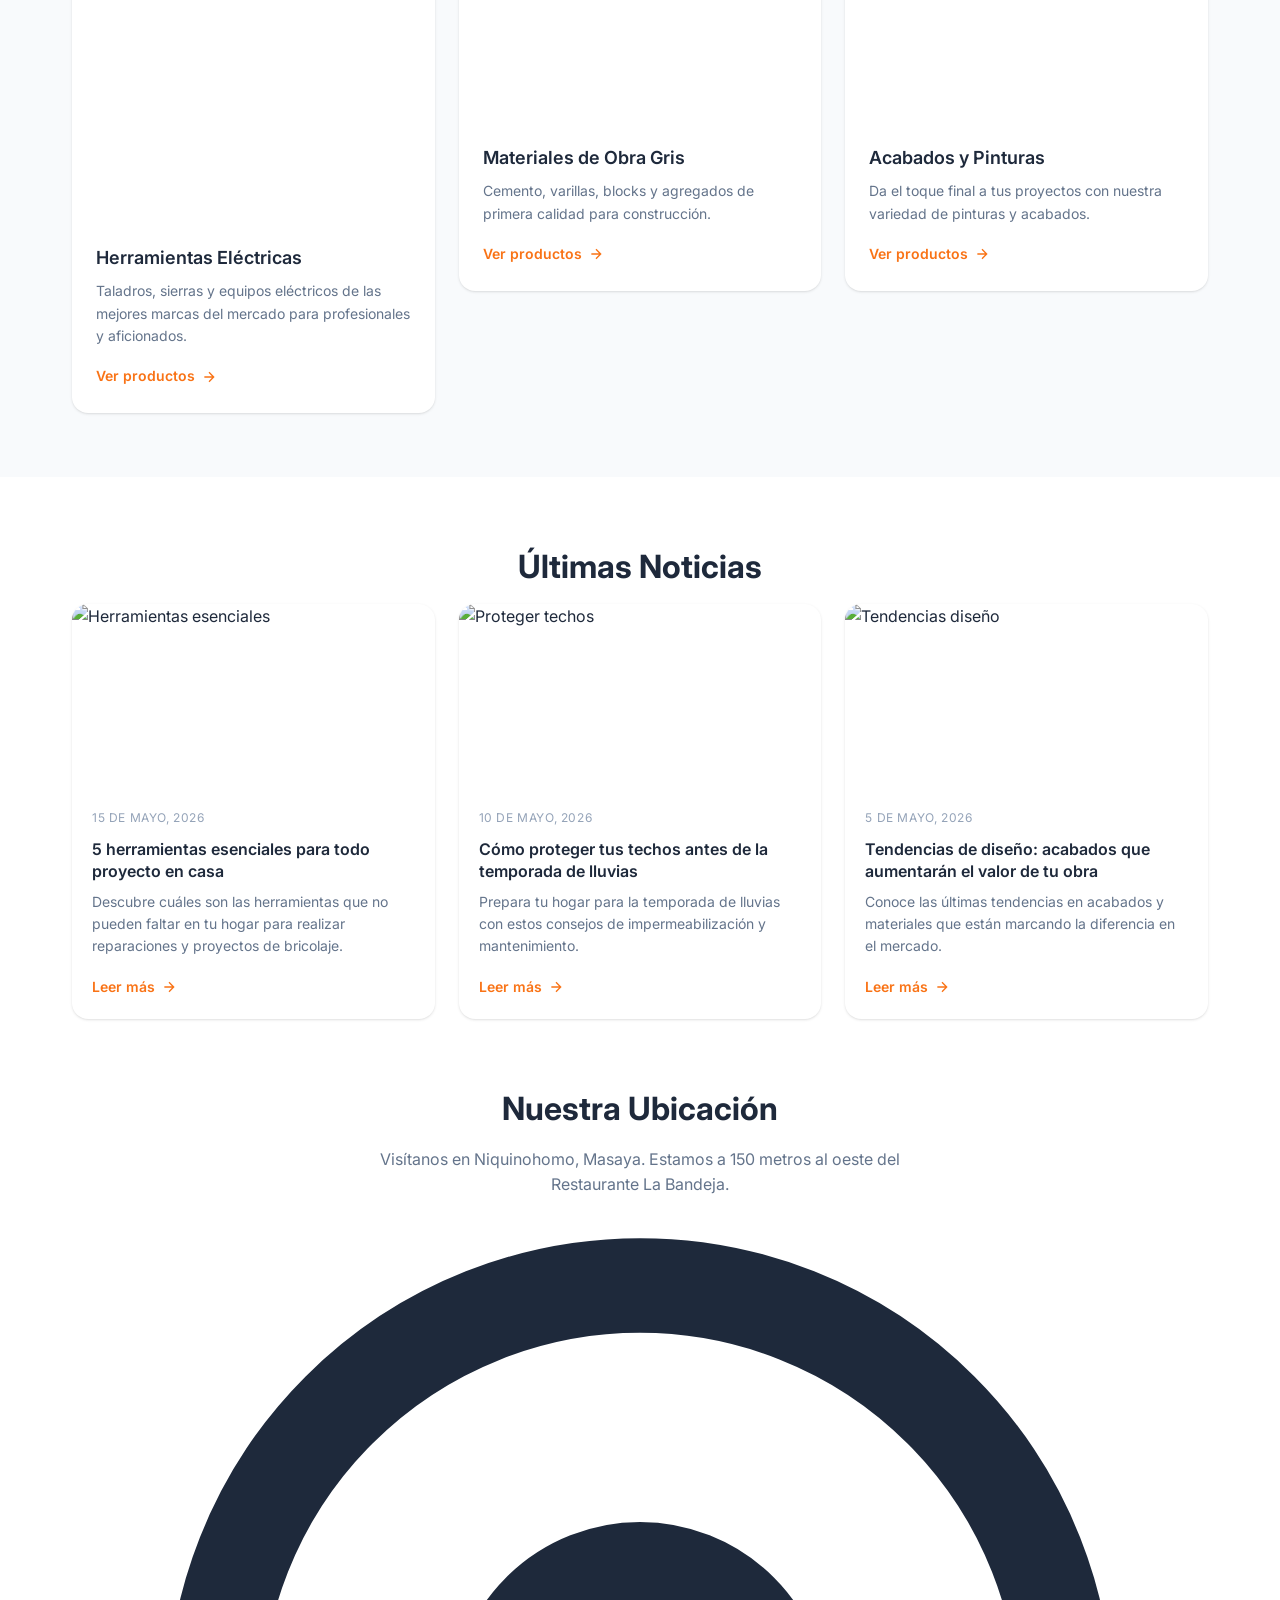
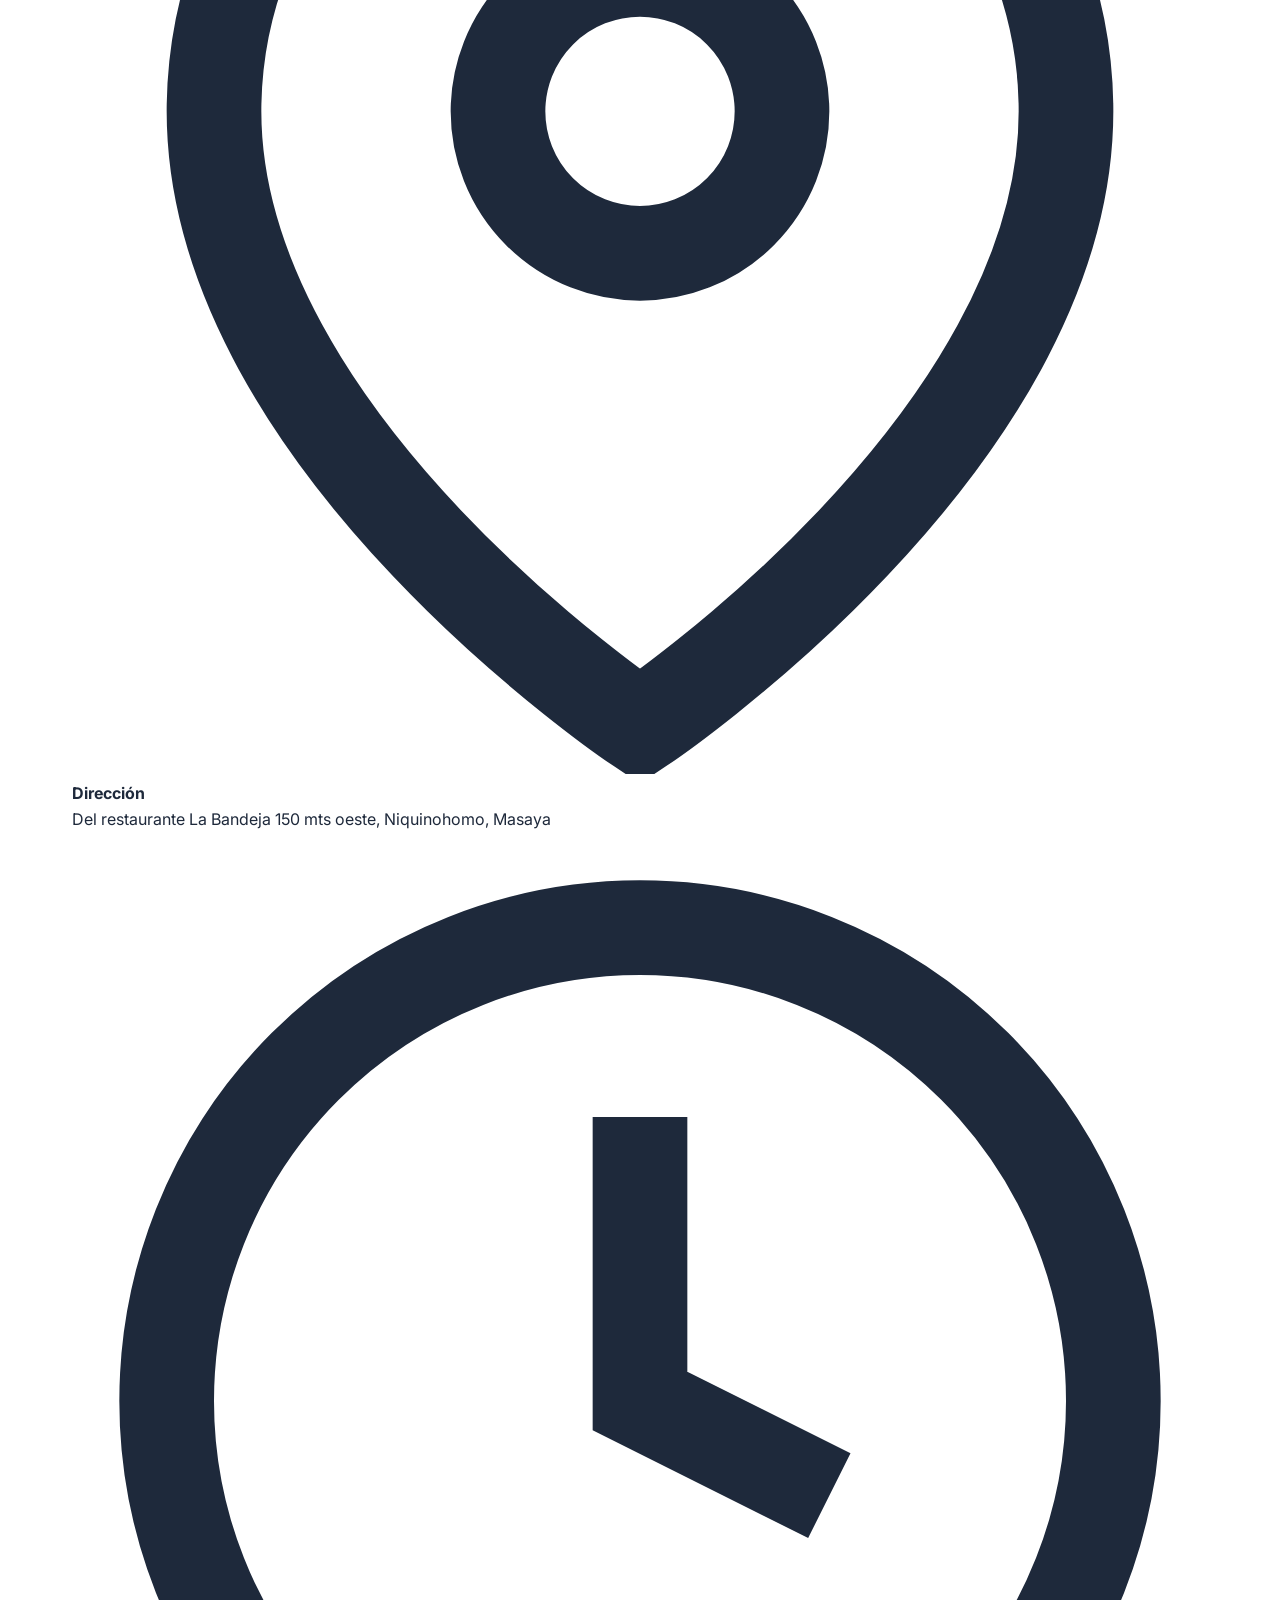
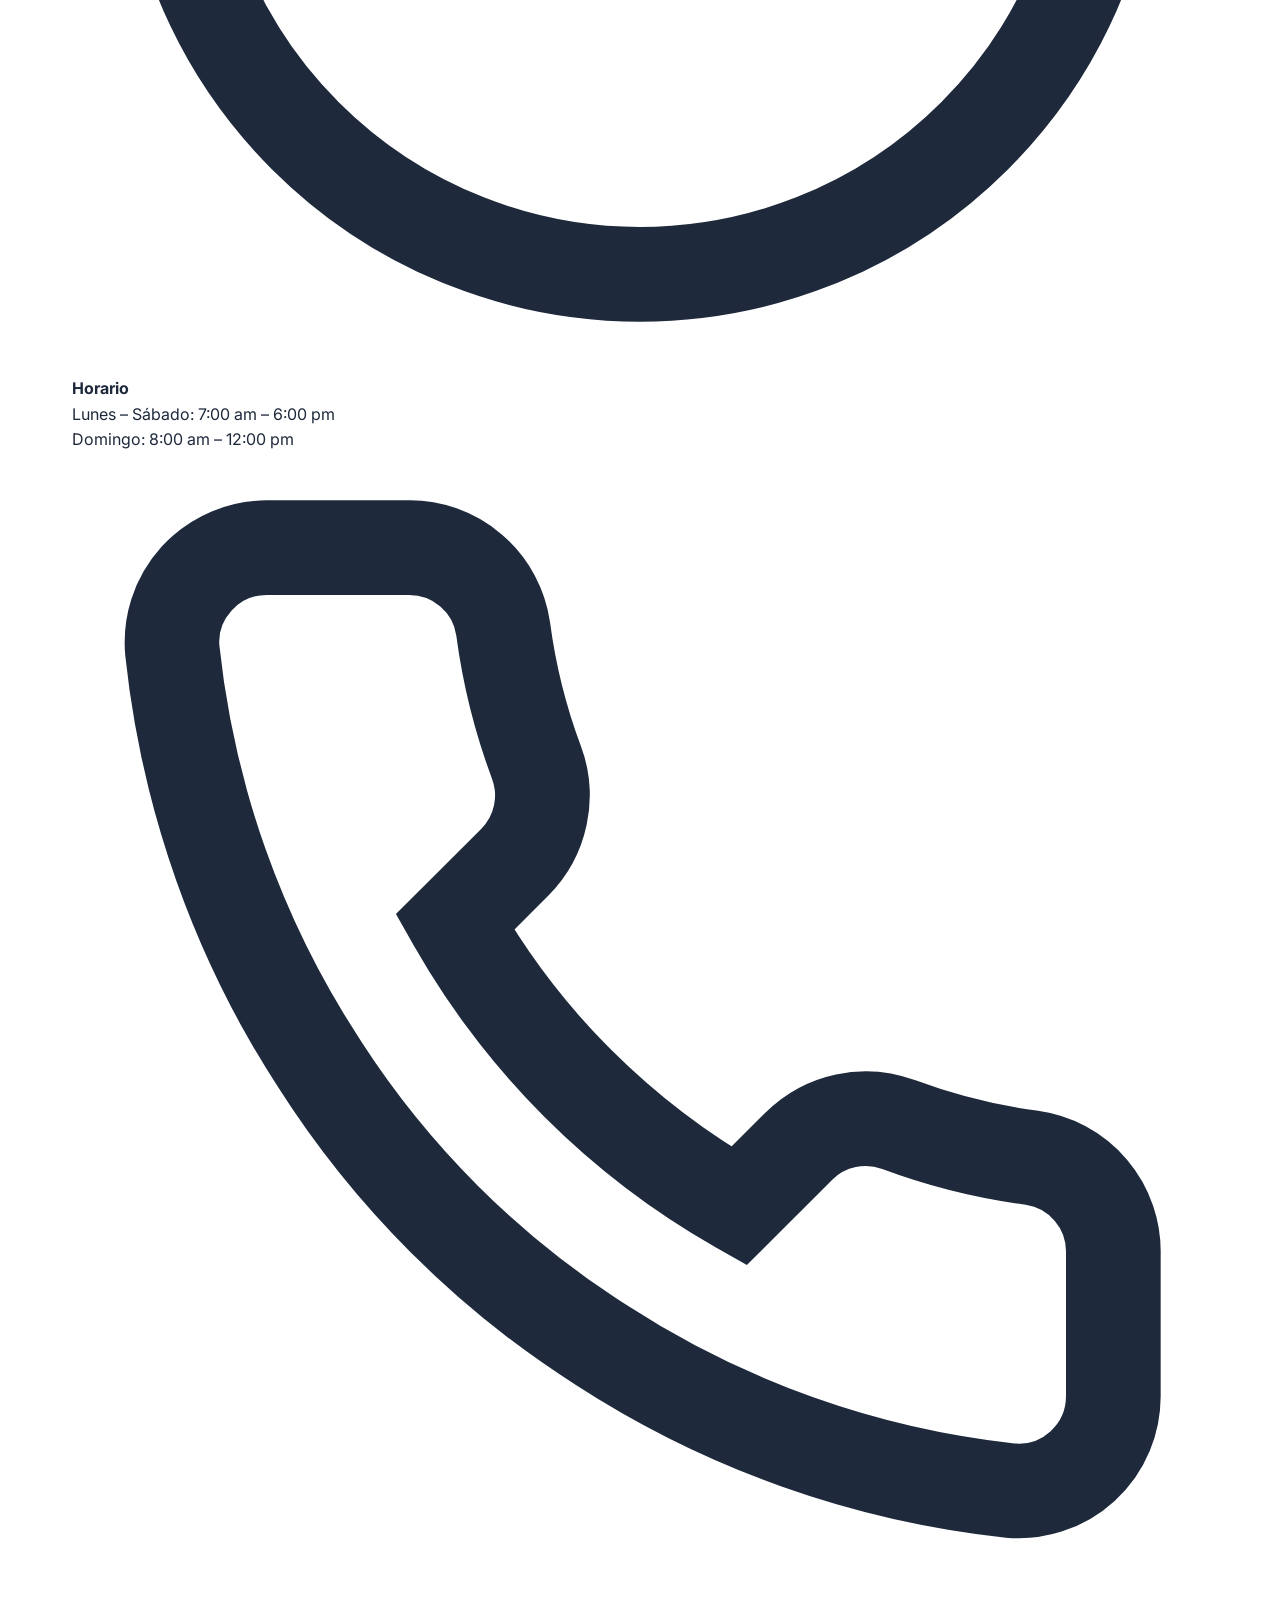
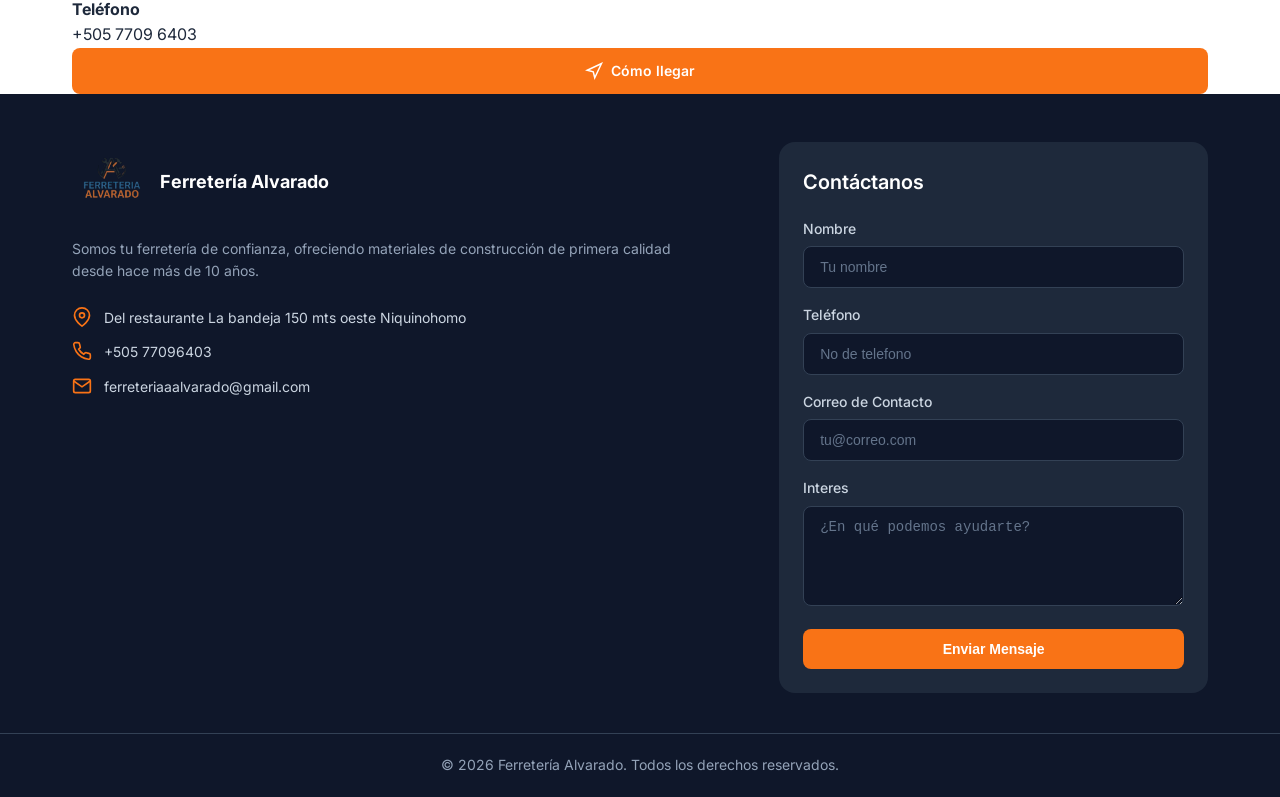
==== commit 250f3afe: "Mejora del navbar" ====
--- a/index.html
+++ b/index.html
@@ -15,6 +15,7 @@
   <title>Ferretería Alvarado - Construye tus proyectos con la mejor base</title>
   <meta name="description" content="Compra materiales de construcción y herramientas desde la comodidad de tu casa. Rápido, variedad y al mejor precio del mercado.">
   <link rel="stylesheet" href="./Estilos/styles.css">
+  <link rel="stylesheet" href="https://unpkg.com/leaflet@1.9.4/dist/leaflet.css" integrity="sha256-p4NxAoJBhIIN+hmNHrzRCf9tD/miZyoHS5obTRR9BMY=" crossorigin=""/>
   <link rel="preconnect" href="https://fonts.googleapis.com">
   <link rel="preconnect" href="https://fonts.gstatic.com" crossorigin>
   <link href="https://fonts.googleapis.com/css2?family=Inter:wght@400;500;600;700&display=swap" rel="stylesheet">
@@ -32,8 +33,10 @@
       <nav class="nav" id="nav">
         <ul class="nav-list">
           <li><a href="#inicio" class="nav-link active">Inicio</a></li>
+          <li><a href="#servicios" class="nav-link">Servicios</a></li>
           <li><a href="#productos" class="nav-link">Productos</a></li>
-          <li><a href="#servicios" class="nav-link">Servicios</a></li>
+          <li><a href="#noticias" class="nav-link">Noticias</a></li>
+          <li><a href="#ubicacion" class="nav-link">Ubicación</a></li>
           <li><a href="#contacto" class="nav-link">Contacto</a></li>
         </ul>
       </nav>
@@ -50,10 +53,11 @@
   <div class="mobile-menu" id="mobileMenu">
     <ul class="mobile-nav-list">
       <li><a href="#inicio" class="mobile-nav-link">Inicio</a></li>
+      <li><a href="#servicios" class="mobile-nav-link">Servicios</a></li>
       <li><a href="#productos" class="mobile-nav-link">Productos</a></li>
-      <li><a href="#servicios" class="mobile-nav-link">Servicios</a></li>
+      <li><a href="#noticias" class="mobile-nav-link">Noticias</a></li>
+      <li><a href="#ubicacion" class="mobile-nav-link">Ubicación</a></li>
       <li><a href="#contacto" class="mobile-nav-link">Contacto</a></li>
-      <li><a href="#contacto" class="btn btn-primary mobile-cta">Cotizar</a></li>
     </ul>
   </div>
 
@@ -208,7 +212,7 @@
     </section>
 
     <!-- News Section -->
-    <section class="news">
+    <section class="news" id="noticias">
       <div class="container">
         <h2 class="section-title">Últimas Noticias</h2>
         
@@ -267,6 +271,63 @@
       </div>
     </section>
   </main>
+
+  <!-- Map Section -->
+    <section class="map-section" id="ubicacion">
+      <div class="container">
+        <h2 class="section-title">Nuestra Ubicación</h2>
+        <p class="section-subtitle">
+          Visítanos en Niquinohomo, Masaya. Estamos a 150 metros al oeste del Restaurante La Bandeja.
+        </p>
+        <div class="map-wrapper">
+          <div id="map"></div>
+          <div class="map-info-card">
+            <div class="map-info-item">
+              <div class="map-info-icon">
+                <svg viewBox="0 0 24 24" fill="none" stroke="currentColor" stroke-width="2">
+                  <path d="M21 10c0 7-9 13-9 13s-9-6-9-13a9 9 0 0118 0z"/>
+                  <circle cx="12" cy="10" r="3"/>
+                </svg>
+              </div>
+              <div>
+                <strong>Dirección</strong>
+                <p>Del restaurante La Bandeja 150 mts oeste, Niquinohomo, Masaya</p>
+              </div>
+            </div>
+            <div class="map-info-item">
+              <div class="map-info-icon">
+                <svg viewBox="0 0 24 24" fill="none" stroke="currentColor" stroke-width="2">
+                  <circle cx="12" cy="12" r="10"/>
+                  <polyline points="12 6 12 12 16 14"/>
+                </svg>
+              </div>
+              <div>
+                <strong>Horario</strong>
+                <p>Lunes – Sábado: 7:00 am – 6:00 pm</p>
+                <p>Domingo: 8:00 am – 12:00 pm</p>
+              </div>
+            </div>
+            <div class="map-info-item">
+              <div class="map-info-icon">
+                <svg viewBox="0 0 24 24" fill="none" stroke="currentColor" stroke-width="2">
+                  <path d="M22 16.92v3a2 2 0 01-2.18 2 19.79 19.79 0 01-8.63-3.07 19.5 19.5 0 01-6-6 19.79 19.79 0 01-3.07-8.67A2 2 0 014.11 2h3a2 2 0 012 1.72 12.84 12.84 0 00.7 2.81 2 2 0 01-.45 2.11L8.09 9.91a16 16 0 006 6l1.27-1.27a2 2 0 012.11-.45 12.84 12.84 0 002.81.7A2 2 0 0122 16.92z"/>
+                </svg>
+              </div>
+              <div>
+                <strong>Teléfono</strong>
+                <p>+505 7709 6403</p>
+              </div>
+            </div>
+            <a href="https://www.google.com/maps/dir/?api=1&destination=11.9087,-86.0996" target="_blank" rel="noreferrer noopener" class="btn btn-primary btn-block map-directions-btn">
+              <svg viewBox="0 0 24 24" fill="none" stroke="currentColor" stroke-width="2" style="width:18px;height:18px;">
+                <polygon points="3 11 22 2 13 21 11 13 3 11"/>
+              </svg>
+              Cómo llegar
+            </a>
+          </div>
+        </div>
+      </div>
+    </section>
 
   <!-- Footer -->
   <footer class="footer" id="contacto">
@@ -375,5 +436,27 @@
   </div>
 
   <script src="./scripts/script.js"></script>
+  <script src="https://unpkg.com/leaflet@1.9.4/dist/leaflet.js" integrity="sha256-20nQCchB9co0qIjJZRGuk2/Z9VM+kNiyxNV1lvTlZBo=" crossorigin=""></script>
+  <script>
+    // Niquinohomo, Masaya, Nicaragua
+    const lat = 11.9087, lng = -86.0996;
+    const map = L.map('map', { scrollWheelZoom: false }).setView([lat, lng], 16);
+    L.tileLayer('https://{s}.tile.openstreetmap.org/{z}/{x}/{y}.png', {
+      attribution: '&copy; <a href="https://www.openstreetmap.org/copyright">OpenStreetMap</a> contributors'
+    }).addTo(map);
+    const icon = L.divIcon({
+      className: '',
+      html: `<div style="background:#f97316;width:36px;height:36px;border-radius:50% 50% 50% 0;transform:rotate(-45deg);border:3px solid white;box-shadow:0 2px 8px rgba(0,0,0,.35);display:flex;align-items:center;justify-content:center;">
+               <span style="transform:rotate(45deg);font-size:16px;">🔧</span>
+             </div>`,
+      iconSize: [36, 36],
+      iconAnchor: [18, 36],
+      popupAnchor: [0, -38]
+    });
+    L.marker([lat, lng], { icon })
+      .addTo(map)
+      .bindPopup('<strong>Ferretería Alvarado</strong><br>150 mts oeste del Rest. La Bandeja<br>Niquinohomo, Masaya')
+      .openPopup();
+  </script>
 </body>
 </html>
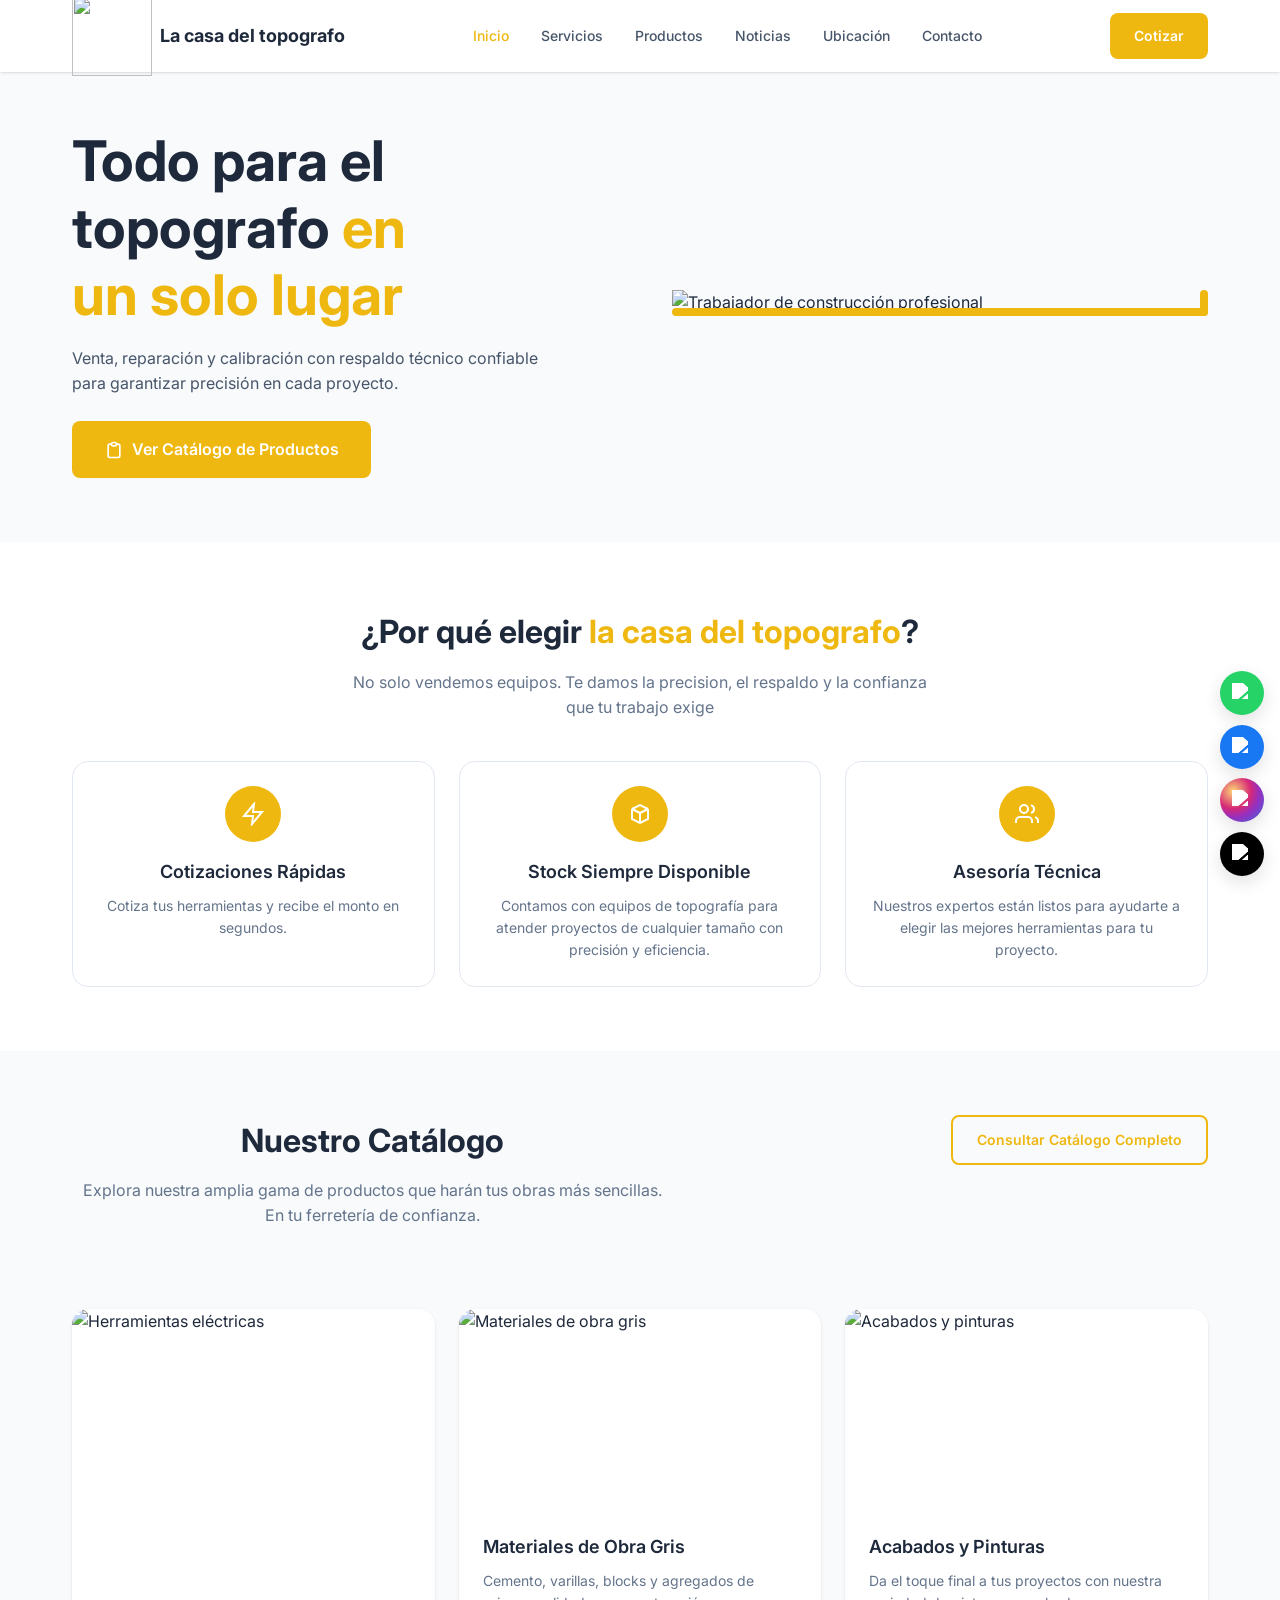
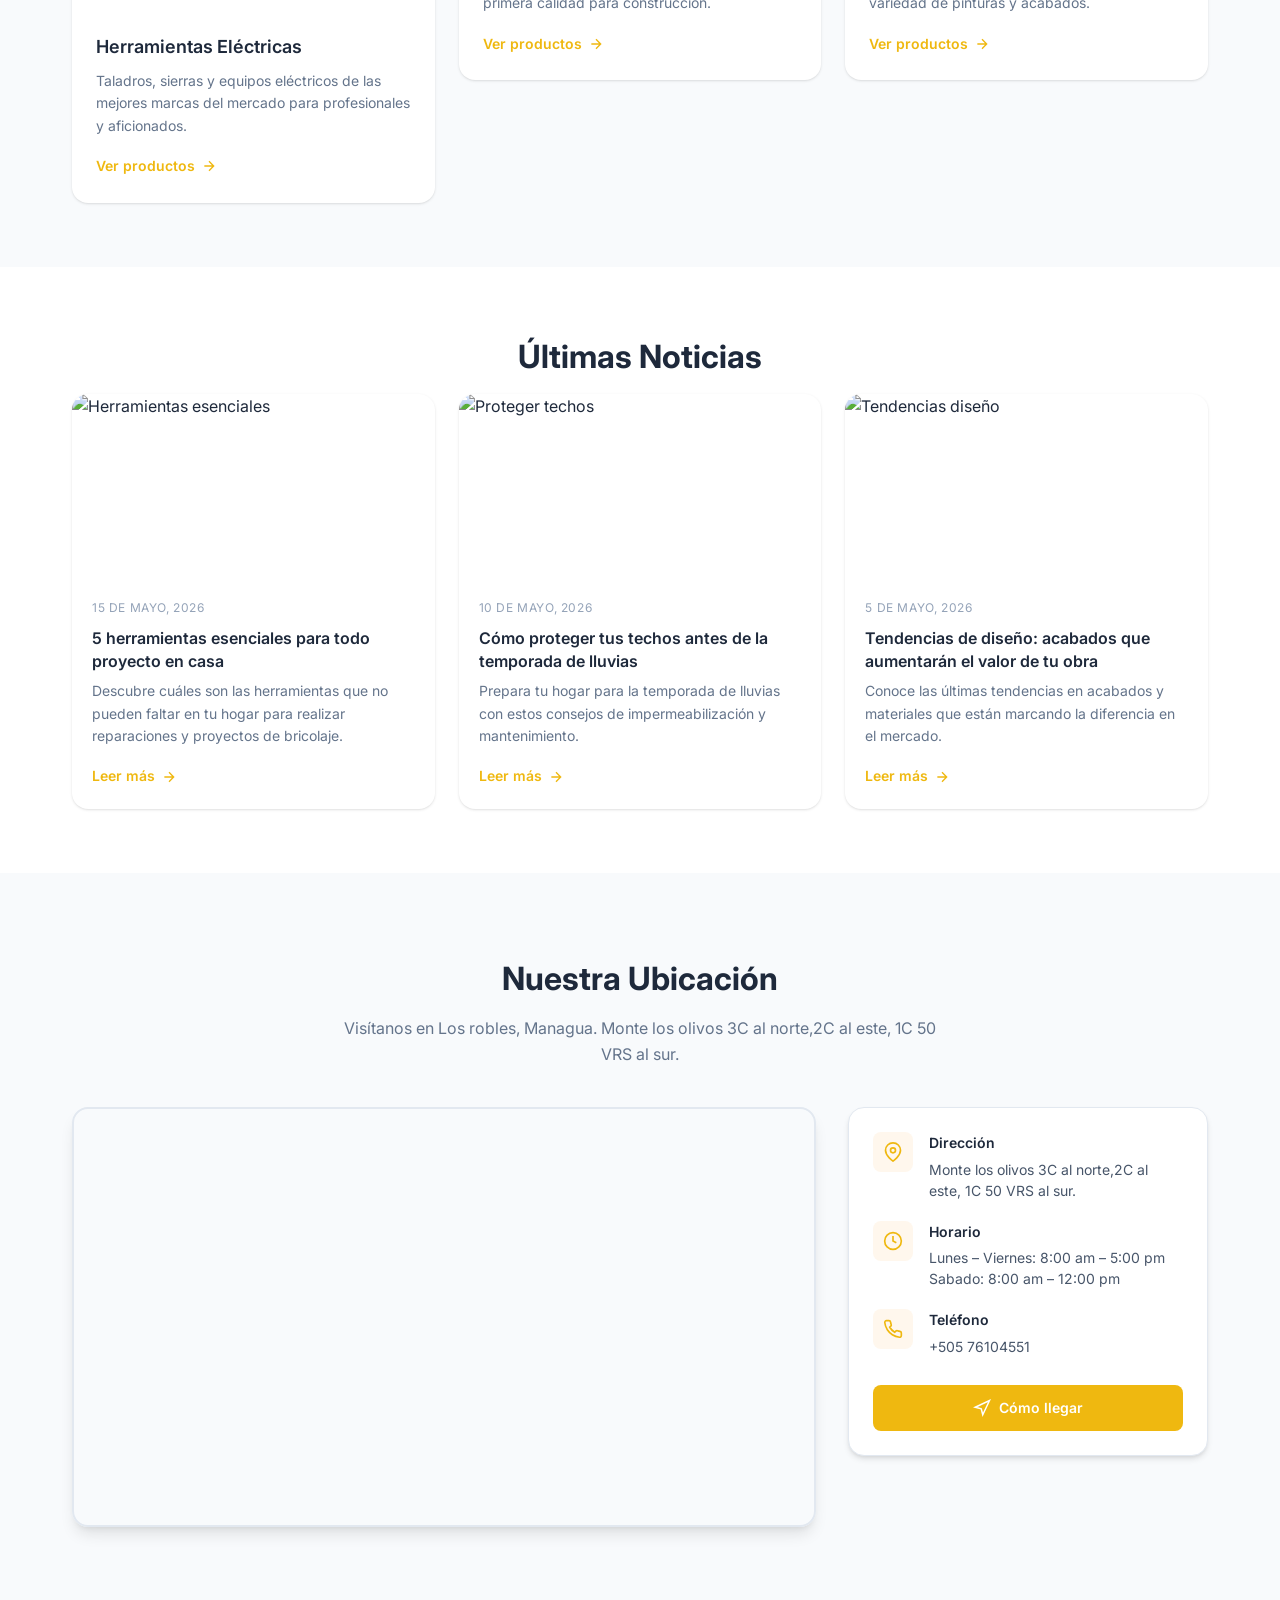
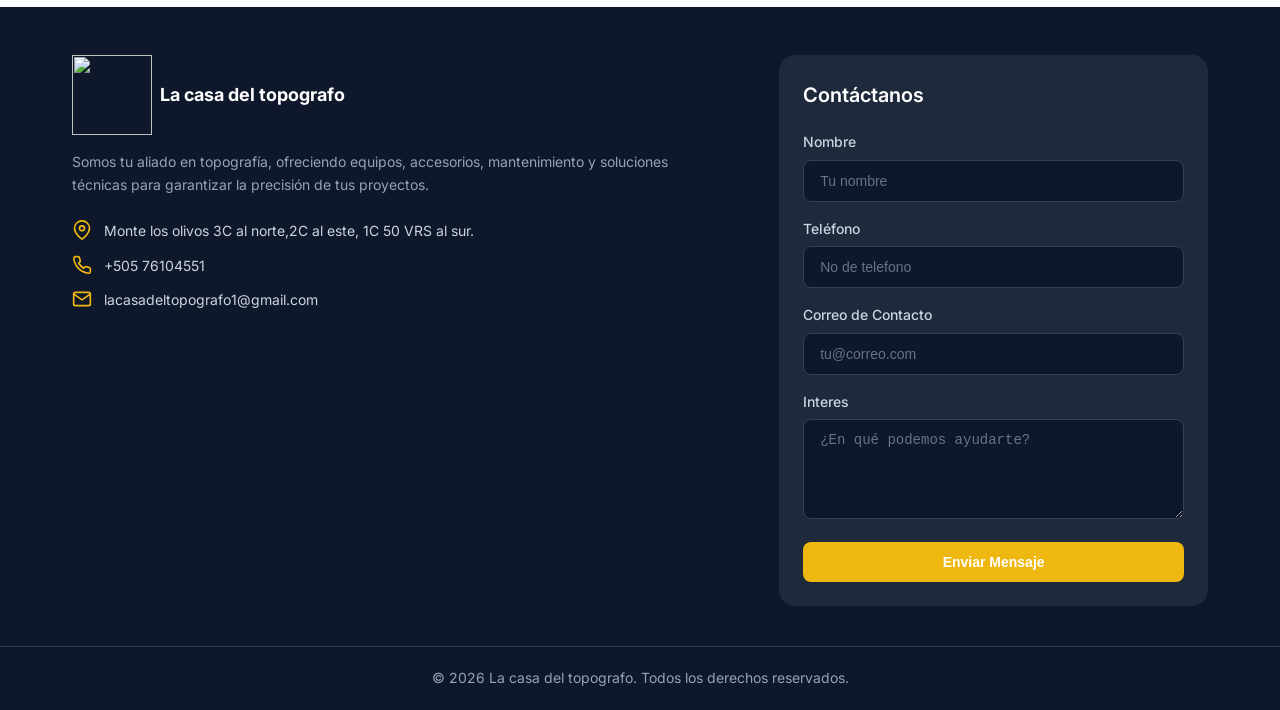
==== commit db1764ab: "comit inicial" ====
--- a/index.html
+++ b/index.html
@@ -1,15 +1,6 @@
 <!DOCTYPE html>
 <html lang="es">
 <head>
-    <!-- Google tag (gtag.js) -->
-<script async src="https://www.googletagmanager.com/gtag/js?id=G-CCJS2ML7VX"></script>
-<script>
-  window.dataLayer = window.dataLayer || [];
-  function gtag(){dataLayer.push(arguments);}
-  gtag('js', new Date());
-
-  gtag('config', 'G-CCJS2ML7VX');
-</script>
   <meta charset="UTF-8">
   <meta name="viewport" content="width=device-width, initial-scale=1.0">
   <title>Ferretería Alvarado - Construye tus proyectos con la mejor base</title>
@@ -26,8 +17,8 @@
   <header class="header" id="header">
     <div class="container header-container">
       <a href="#" class="logo">
-        <img src="./Assets/logo ferreteria -header.png" class="logo-icon">
-        <span class="logo-text">Ferretería Alvarado</span>
+        <img src="" class="logo-icon">
+        <span class="logo-text">La casa del topografo</span>
       </a>
       
       <nav class="nav" id="nav">
@@ -67,10 +58,10 @@
       <div class="container hero-container">
         <div class="hero-content">
           <h1 class="hero-title">
-            Construye tus proyectos con la <span class="text-orange">mejor base</span>
+            Todo para el topografo <span class="text-orange">en un solo lugar</span>
           </h1>
           <p class="hero-description">
-            Compra materiales de construcción y herramientas desde la comodidad de tu casa. Rápido, variedad y al mejor precio del mercado.
+           Venta, reparación y calibración con respaldo técnico confiable para garantizar precisión en cada proyecto.
           </p>
           <a href="#productos" class="btn btn-primary btn-lg">
             <svg class="btn-icon" viewBox="0 0 24 24" fill="none" stroke="currentColor" stroke-width="2">
@@ -80,8 +71,9 @@
           </a>
         </div>
         <div class="hero-image-wrapper">
-          <img src="./Assets/constructor.section.webp" alt="Trabajador de construcción profesional" class="hero-image">
+          <img src="./Assets/topografo-section.png" alt="Trabajador de construcción profesional" class="hero-image">
           <div class="hero-image-accent"></div>
+          <div class="hero-image-accent-2"></div>
         </div>
       </div>
     </section>
@@ -89,9 +81,9 @@
     <!-- Features Section -->
     <section class="features" id="servicios">
       <div class="container">
-        <h2 class="section-title">¿Por qué elegir Ferretería Alvarado?</h2>
+        <h2 class="section-title">¿Por qué elegir <span class="text-orange">la casa del topografo</span>?</h2>
         <p class="section-subtitle">
-          Digitaliza la experiencia de tus clientes porque tu única preocupación sea vender. Seleccionamos artículos de buen apaño, precios justos y tiempos rápidos.
+            No solo vendemos equipos. Te damos la precision, el respaldo y la confianza que tu trabajo exige
         </p>
         
         <div class="features-grid">
@@ -103,7 +95,7 @@
             </div>
             <h3 class="feature-title">Cotizaciones Rápidas</h3>
             <p class="feature-description">
-              Cotiza tus materiales y recibe el monto en segundos con una precisión sin igual.
+              Cotiza tus herramientas y recibe el monto en segundos.
             </p>
           </div>
           
@@ -115,19 +107,7 @@
             </div>
             <h3 class="feature-title">Stock Siempre Disponible</h3>
             <p class="feature-description">
-              Contamos con el inventario suficiente para satisfacer la demanda de tu proyecto, sin importar el tamaño.
-            </p>
-          </div>
-          
-          <div class="feature-card">
-            <div class="feature-icon">
-              <svg viewBox="0 0 24 24" fill="none" stroke="currentColor" stroke-width="2">
-                <path d="M9 5H7a2 2 0 00-2 2v12a2 2 0 002 2h10a2 2 0 002-2V7a2 2 0 00-2-2h-2M9 5a2 2 0 002 2h2a2 2 0 002-2M9 5a2 2 0 012-2h2a2 2 0 012 2m-6 9l2 2 4-4"/>
-              </svg>
-            </div>
-            <h3 class="feature-title">Pedidos y Facturación</h3>
-            <p class="feature-description">
-              Realiza pedidos y genera facturas electrónicas sin complicaciones ni trámites engorrosos.
+             Contamos con equipos de topografía para atender proyectos de cualquier tamaño con precisión y eficiencia.
             </p>
           </div>
           
@@ -139,7 +119,7 @@
             </div>
             <h3 class="feature-title">Asesoría Técnica</h3>
             <p class="feature-description">
-              Nuestros expertos están listos para ayudarte a elegir los mejores materiales para tu proyecto.
+              Nuestros expertos están listos para ayudarte a elegir las mejores herramientas para tu proyecto.
             </p>
           </div>
         </div>
@@ -277,7 +257,7 @@
       <div class="container">
         <h2 class="section-title">Nuestra Ubicación</h2>
         <p class="section-subtitle">
-          Visítanos en Niquinohomo, Masaya. Estamos a 150 metros al oeste del Restaurante La Bandeja.
+          Visítanos en Los robles, Managua. Monte los olivos 3C al norte,2C al este, 1C 50 VRS al sur.
         </p>
         <div class="map-wrapper">
           <div id="map"></div>
@@ -291,7 +271,7 @@
               </div>
               <div>
                 <strong>Dirección</strong>
-                <p>Del restaurante La Bandeja 150 mts oeste, Niquinohomo, Masaya</p>
+                <p>Monte los olivos 3C al norte,2C al este, 1C 50 VRS al sur.</p>
               </div>
             </div>
             <div class="map-info-item">
@@ -303,8 +283,8 @@
               </div>
               <div>
                 <strong>Horario</strong>
-                <p>Lunes – Sábado: 7:00 am – 6:00 pm</p>
-                <p>Domingo: 8:00 am – 12:00 pm</p>
+                <p>Lunes – Viernes: 8:00 am – 5:00 pm</p>
+                <p>Sabado: 8:00 am – 12:00 pm</p>
               </div>
             </div>
             <div class="map-info-item">
@@ -315,7 +295,7 @@
               </div>
               <div>
                 <strong>Teléfono</strong>
-                <p>+505 7709 6403</p>
+                <p>+505 76104551</p>
               </div>
             </div>
             <a href="https://www.google.com/maps/dir/?api=1&destination=11.9087,-86.0996" target="_blank" rel="noreferrer noopener" class="btn btn-primary btn-block map-directions-btn">
@@ -334,12 +314,11 @@
     <div class="container footer-container">
       <div class="footer-info">
         <a href="#" class="logo logo-footer">
-         <img src="./Assets/logo ferreteria -header.png" alt="" class="logo-icon">
-          <span class="logo-text">Ferretería Alvarado</span>
+         <img src="" alt="" class="logo-icon">
+          <span class="logo-text">La casa del topografo</span>
         </a>
         <p class="footer-description">
-          Somos tu ferretería de confianza, ofreciendo materiales de construcción de primera calidad desde hace más de 10 años.
-        </p>
+         Somos tu aliado en topografía, ofreciendo equipos, accesorios, mantenimiento y soluciones técnicas para garantizar la precisión de tus proyectos.
         
         <div class="footer-contact">
           <div class="contact-item">
@@ -347,20 +326,20 @@
               <path d="M21 10c0 7-9 13-9 13s-9-6-9-13a9 9 0 0118 0z"/>
               <circle cx="12" cy="10" r="3"/>
             </svg>
-            <span>Del restaurante La bandeja 150 mts oeste Niquinohomo</span>
+            <span>Monte los olivos 3C al norte,2C al este, 1C 50 VRS al sur.</span>
           </div>
           <div class="contact-item">
             <svg class="contact-icon" viewBox="0 0 24 24" fill="none" stroke="currentColor" stroke-width="2">
               <path d="M22 16.92v3a2 2 0 01-2.18 2 19.79 19.79 0 01-8.63-3.07 19.5 19.5 0 01-6-6 19.79 19.79 0 01-3.07-8.67A2 2 0 014.11 2h3a2 2 0 012 1.72 12.84 12.84 0 00.7 2.81 2 2 0 01-.45 2.11L8.09 9.91a16 16 0 006 6l1.27-1.27a2 2 0 012.11-.45 12.84 12.84 0 002.81.7A2 2 0 0122 16.92z"/>
             </svg>
-            <span>+505 77096403</span>
+            <span>+505 76104551</span>
           </div>
           <div class="contact-item">
             <svg class="contact-icon" viewBox="0 0 24 24" fill="none" stroke="currentColor" stroke-width="2">
               <path d="M4 4h16c1.1 0 2 .9 2 2v12c0 1.1-.9 2-2 2H4c-1.1 0-2-.9-2-2V6c0-1.1.9-2 2-2z"/>
               <polyline points="22,6 12,13 2,6"/>
             </svg>
-            <span>ferreteriaaalvarado@gmail.com</span>
+            <span>lacasadeltopografo1@gmail.com</span>
           </div>
         </div>
       </div>
@@ -392,7 +371,7 @@
     
     <div class="footer-bottom">
       <div class="container">
-        <p>&copy; 2026 Ferretería Alvarado. Todos los derechos reservados.</p>
+        <p>&copy; 2026 La casa del topografo. Todos los derechos reservados.</p>
         <!-- Social buttons for small screens -->
         <div class="footer-socials" aria-hidden="false">
           <a href="https://wa.me/50577096403?text=Hola%20Ferreter%C3%ADa%20Alvarado" class="footer-social-link whatsapp" target="_blank" rel="noreferrer noopener" aria-label="WhatsApp">
@@ -439,7 +418,7 @@
   <script src="https://unpkg.com/leaflet@1.9.4/dist/leaflet.js" integrity="sha256-20nQCchB9co0qIjJZRGuk2/Z9VM+kNiyxNV1lvTlZBo=" crossorigin=""></script>
   <script>
     // Niquinohomo, Masaya, Nicaragua
-    const lat = 11.9087, lng = -86.0996;
+    const lat = 12.126566766047224, lng = -86.26055362045605;
     const map = L.map('map', { scrollWheelZoom: false }).setView([lat, lng], 16);
     L.tileLayer('https://{s}.tile.openstreetmap.org/{z}/{x}/{y}.png', {
       attribution: '&copy; <a href="https://www.openstreetmap.org/copyright">OpenStreetMap</a> contributors'
@@ -455,7 +434,7 @@
     });
     L.marker([lat, lng], { icon })
       .addTo(map)
-      .bindPopup('<strong>Ferretería Alvarado</strong><br>150 mts oeste del Rest. La Bandeja<br>Niquinohomo, Masaya')
+      .bindPopup('<strong>La casa del topografo</strong><br>Monte los olivos 3C al norte,2C al este, 1C 50 VRS al sur.')
       .openPopup();
   </script>
 </body>
--- a/Estilos/styles.css
+++ b/Estilos/styles.css
@@ -2,8 +2,8 @@
    CSS Variables & Reset
 ======================================== */
 :root {
-  --orange: #f97316;
-  --orange-hover: #ea580c;
+  --orange: #efb810;
+  --orange-hover: #DAA520;
   --navy: #1e293b;
   --navy-dark: #0f172a;
   --gray-50: #f8fafc;
@@ -350,6 +350,16 @@
   border-radius: 4px;
 }
 
+.hero-image-accent-2 {
+  position: absolute;
+  top: 0;
+  bottom: 0;
+  right: 0;
+  width: 8px;
+  background-color: var(--orange);
+  border-radius: 4px;
+}
+
 /* ========================================
    Section Styles
 ======================================== */
@@ -732,6 +742,7 @@
 }
 
 @media (max-width: 600px) {
+  
   .social-float {
     left: 50%;
     transform: translateX(-50%);
@@ -826,8 +837,8 @@
 ======================================== */
 .scroll-to-top {
   position: fixed;
-  bottom: 2rem;
-  right: 2rem; /* No change here, keeping for context */
+  bottom: 1.5rem;
+  right: 4rem; /* No change here, keeping for context */
   width: 3rem;
   height: 3rem;
   background-color: var(--orange);
@@ -988,7 +999,7 @@
   }
 
   .features-grid {
-    grid-template-columns: repeat(4, 1fr);
+    grid-template-columns: repeat(3, 1fr);
   }
 
   .catalog-grid {
@@ -1032,3 +1043,90 @@
     font-size: 3.5rem;
   }
 }
+
+/* ========================================
+   Map Section
+======================================== */
+.map-section {
+  padding: 5rem 0;
+  background-color: var(--gray-50);
+}
+
+.map-wrapper {
+  display: grid;
+  grid-template-columns: 1fr 360px;
+  gap: 2rem;
+  margin-top: 2.5rem;
+  align-items: start;
+}
+
+#map {
+  height: 420px;
+  border-radius: 1rem;
+  box-shadow: var(--shadow-lg);
+  z-index: 0;
+  border: 2px solid var(--gray-200);
+}
+
+.map-info-card {
+  background: var(--white);
+  border-radius: 1rem;
+  padding: 1.5rem;
+  box-shadow: var(--shadow-md);
+  display: flex;
+  flex-direction: column;
+  gap: 1.25rem;
+  border: 1px solid var(--gray-200);
+}
+
+.map-info-item {
+  display: flex;
+  gap: 1rem;
+  align-items: flex-start;
+}
+
+.map-info-icon {
+  flex-shrink: 0;
+  width: 40px;
+  height: 40px;
+  background-color: #fff7ed;
+  border-radius: 0.5rem;
+  display: flex;
+  align-items: center;
+  justify-content: center;
+}
+
+.map-info-icon svg {
+  width: 20px;
+  height: 20px;
+  stroke: var(--orange);
+}
+
+.map-info-item strong {
+  display: block;
+  font-size: 0.875rem;
+  font-weight: 600;
+  color: var(--navy);
+  margin-bottom: 0.25rem;
+}
+
+.map-info-item p {
+  font-size: 0.875rem;
+  color: var(--gray-600);
+  line-height: 1.5;
+}
+
+.map-directions-btn {
+  margin-top: 0.5rem;
+  gap: 0.5rem;
+}
+
+@media (max-width: 900px) {
+  .map-wrapper {
+    grid-template-columns: 1fr;
+  }
+
+  #map {
+    height: 320px;
+  }
+}
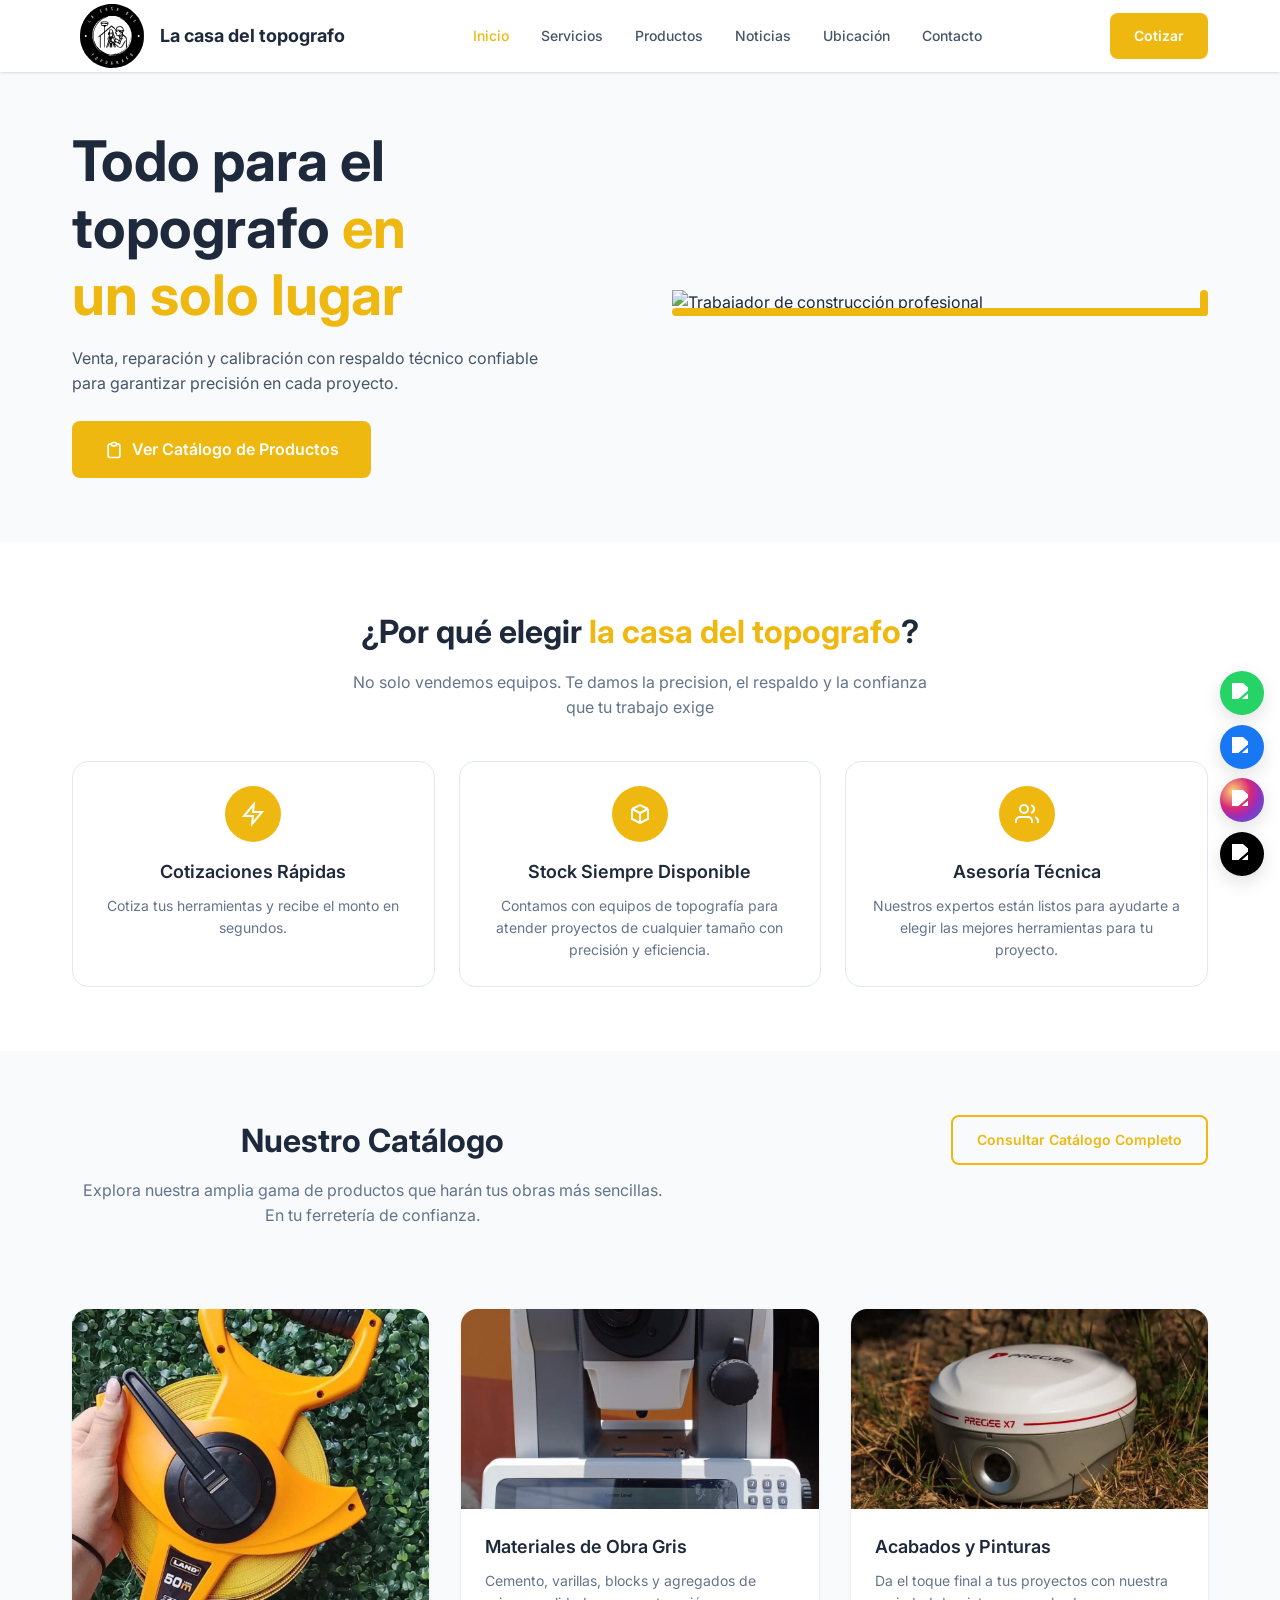
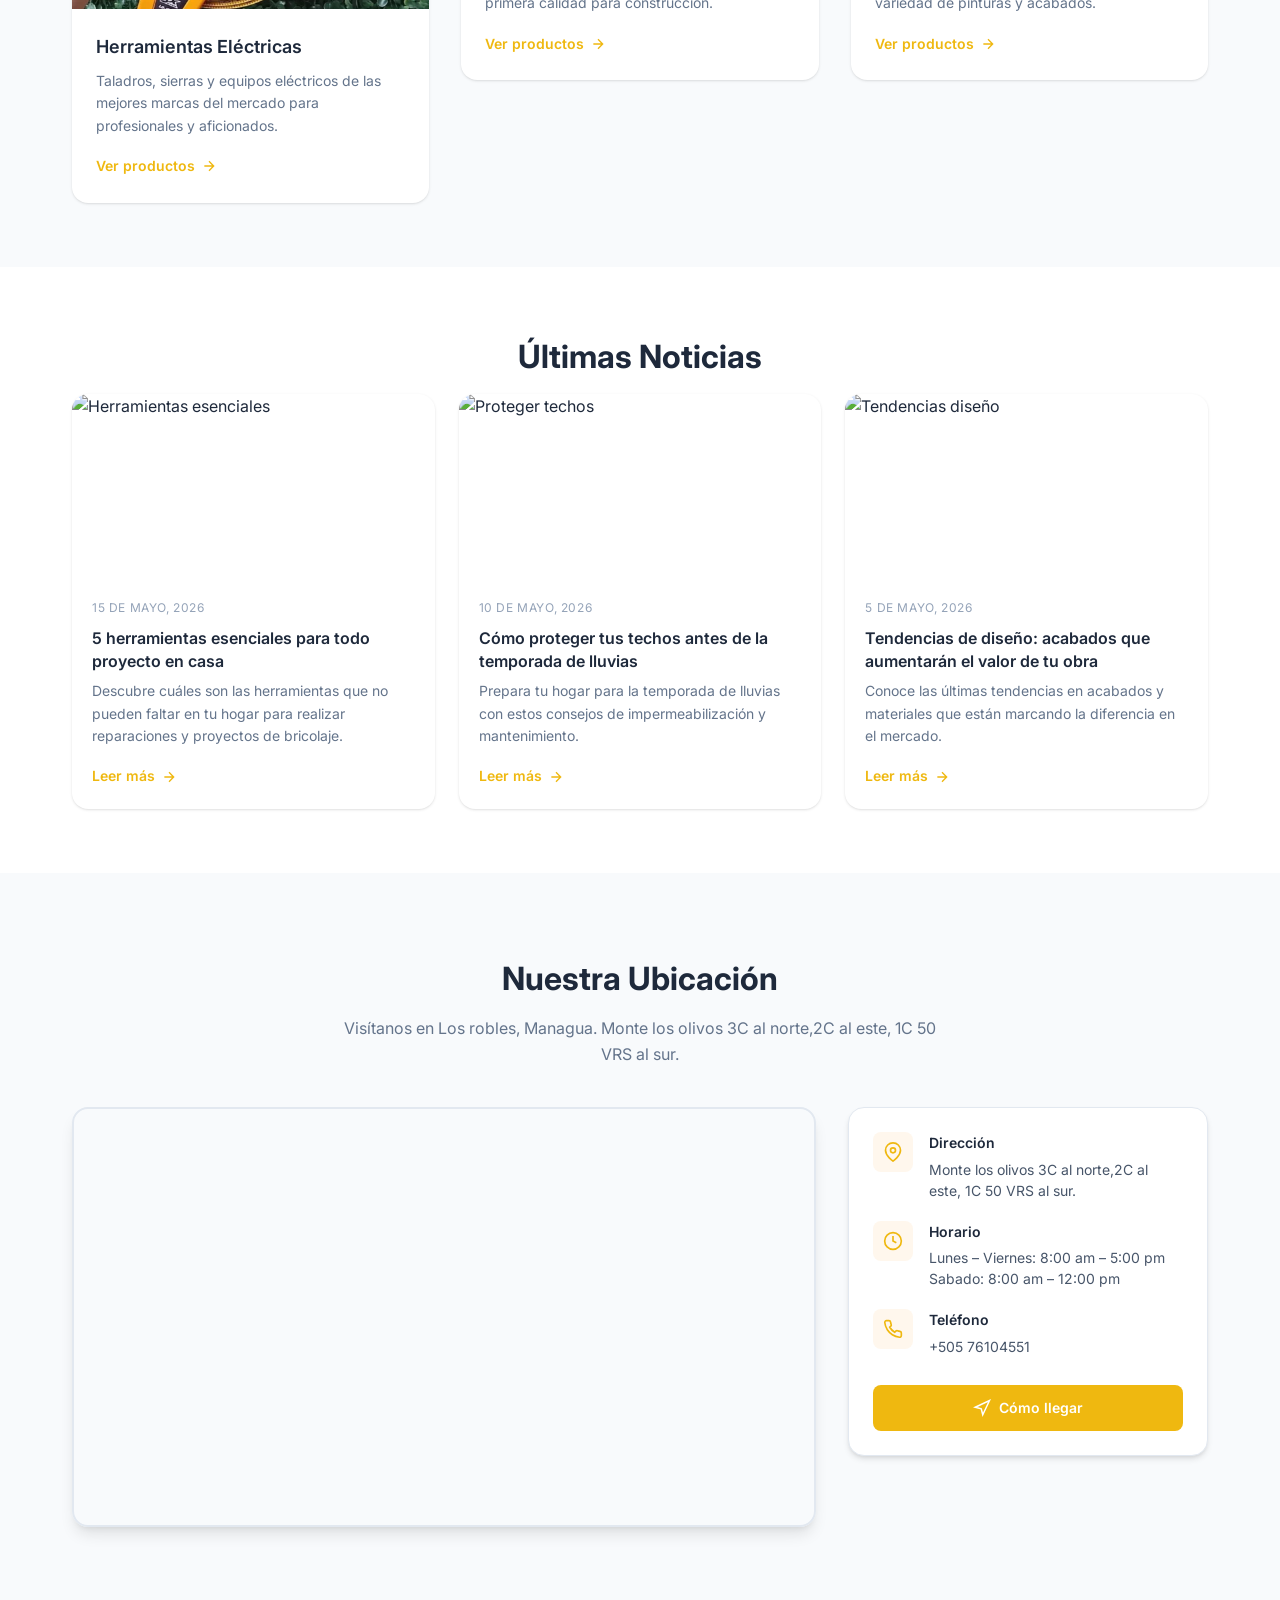
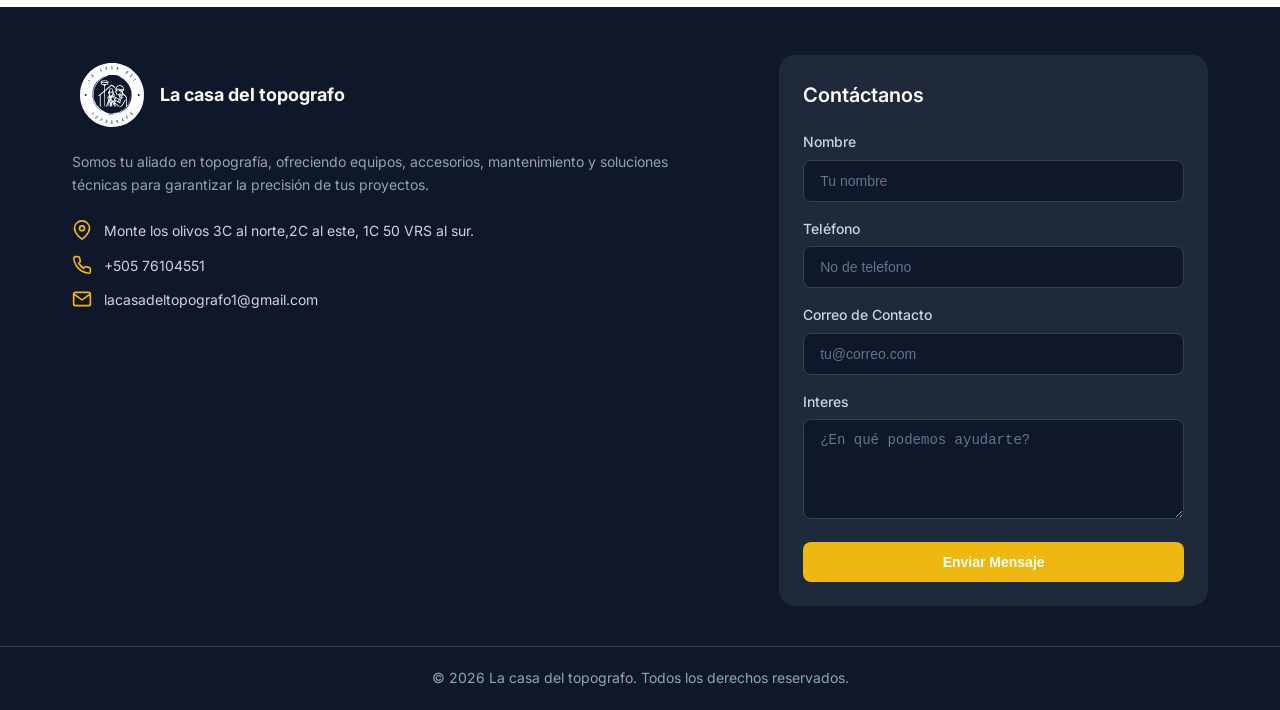
==== commit 3e8d39ea: "Actualizacion de nuevos estilos" ====
--- a/index.html
+++ b/index.html
@@ -3,7 +3,7 @@
 <head>
   <meta charset="UTF-8">
   <meta name="viewport" content="width=device-width, initial-scale=1.0">
-  <title>Ferretería Alvarado - Construye tus proyectos con la mejor base</title>
+  <title>La casa del topografo - Construye tus proyectos con las mejores herramientas</title>
   <meta name="description" content="Compra materiales de construcción y herramientas desde la comodidad de tu casa. Rápido, variedad y al mejor precio del mercado.">
   <link rel="stylesheet" href="./Estilos/styles.css">
   <link rel="stylesheet" href="https://unpkg.com/leaflet@1.9.4/dist/leaflet.css" integrity="sha256-p4NxAoJBhIIN+hmNHrzRCf9tD/miZyoHS5obTRR9BMY=" crossorigin=""/>
@@ -17,7 +17,7 @@
   <header class="header" id="header">
     <div class="container header-container">
       <a href="#" class="logo">
-        <img src="" class="logo-icon">
+        <img src="./Assets/logo-la casa del topografo.svg" class="logo-icon">
         <span class="logo-text">La casa del topografo</span>
       </a>
       
@@ -141,7 +141,7 @@
         
         <div class="catalog-grid">
           <div class="catalog-card catalog-card-featured">
-            <img src="https://images.unsplash.com/photo-1504148455328-c376907d081c?w=600&h=400&fit=crop" alt="Herramientas eléctricas" class="catalog-image">
+            <img src="./Assets/item-1.jpeg" alt="Herramientas eléctricas" class="catalog-image">
             <div class="catalog-content">
               <h3 class="catalog-title">Herramientas Eléctricas</h3>
               <p class="catalog-description">
@@ -157,7 +157,7 @@
           </div>
           
           <div class="catalog-card">
-            <img src="https://images.unsplash.com/photo-1558618666-fcd25c85cd64?w=400&h=300&fit=crop" alt="Materiales de obra gris" class="catalog-image">
+            <img src="./Assets/item-2.jpeg" alt="Materiales de obra gris" class="catalog-image">
             <div class="catalog-content">
               <h3 class="catalog-title">Materiales de Obra Gris</h3>
               <p class="catalog-description">
@@ -173,7 +173,7 @@
           </div>
           
           <div class="catalog-card">
-            <img src="https://images.unsplash.com/photo-1562259949-e8e7689d7828?w=400&h=300&fit=crop" alt="Acabados y pinturas" class="catalog-image">
+            <img src="./Assets/item-3.jpeg" alt="Acabados y pinturas" class="catalog-image">
             <div class="catalog-content">
               <h3 class="catalog-title">Acabados y Pinturas</h3>
               <p class="catalog-description">
@@ -314,7 +314,7 @@
     <div class="container footer-container">
       <div class="footer-info">
         <a href="#" class="logo logo-footer">
-         <img src="" alt="" class="logo-icon">
+         <img src="./Assets/logo-la casa del topografo.svg" alt="" class="logo-icon">
           <span class="logo-text">La casa del topografo</span>
         </a>
         <p class="footer-description">
@@ -374,13 +374,13 @@
         <p>&copy; 2026 La casa del topografo. Todos los derechos reservados.</p>
         <!-- Social buttons for small screens -->
         <div class="footer-socials" aria-hidden="false">
-          <a href="https://wa.me/50577096403?text=Hola%20Ferreter%C3%ADa%20Alvarado" class="footer-social-link whatsapp" target="_blank" rel="noreferrer noopener" aria-label="WhatsApp">
+          <a href="#" class="footer-social-link whatsapp" target="_blank" rel="noreferrer noopener" aria-label="WhatsApp">
             <img class="social-icon" src="https://cdn.jsdelivr.net/gh/simple-icons/simple-icons/icons/whatsapp.svg" alt="WhatsApp">
           </a>
-          <a href=" https://www.facebook.com/share/1EHV8sSbC9/" class="footer-social-link facebook" target="_blank" rel="noreferrer noopener" aria-label="Facebook">
+          <a href=" #" class="footer-social-link facebook" target="_blank" rel="noreferrer noopener" aria-label="Facebook">
             <img class="social-icon" src="https://cdn.jsdelivr.net/gh/simple-icons/simple-icons/icons/facebook.svg" alt="Facebook">
           </a>
-          <a href="https://www.instagram.com/ferreteria_alvarado.ni?utm_source=qr&igsh=b2poNHB6bXVrMWFj" class="footer-social-link instagram" target="_blank" rel="noreferrer noopener" aria-label="Instagram">
+          <a href="#" class="footer-social-link instagram" target="_blank" rel="noreferrer noopener" aria-label="Instagram">
             <img class="social-icon" src="https://cdn.jsdelivr.net/gh/simple-icons/simple-icons/icons/instagram.svg" alt="Instagram">
           </a>
           <a href="#" class="footer-social-link tiktok" target="_blank" rel="noreferrer noopener" aria-label="TikTok">
@@ -399,14 +399,14 @@
   </button>
 
   <!-- Botones flotantes de redes sociales -->
-  <div class="social-float" aria-label="Redes sociales de Ferretería Alvarado">
-    <a href="https://wa.me/50577096403?text=Hola%20Ferreter%C3%ADa%20Alvarado,%20quiero%20consultar%20sobre%20sus%20productos" class="social-link whatsapp" target="_blank" rel="noreferrer noopener" aria-label="WhatsApp">
+  <div class="social-float" aria-label="Redes sociales de la casa del topografo">
+    <a href="" class="social-link whatsapp" target="_blank" rel="noreferrer noopener" aria-label="WhatsApp">
       <img class="social-icon" src="https://cdn.jsdelivr.net/gh/simple-icons/simple-icons/icons/whatsapp.svg" alt="WhatsApp">
     </a>
-    <a href="https://www.facebook.com/share/1EHV8sSbC9/" class="social-link facebook" target="_blank" rel="noreferrer noopener" aria-label="Facebook">
+    <a href="#" class="social-link facebook" target="_blank" rel="noreferrer noopener" aria-label="Facebook">
       <img class="social-icon" src="https://cdn.jsdelivr.net/gh/simple-icons/simple-icons/icons/facebook.svg" alt="Facebook">
     </a>
-    <a href="https://www.instagram.com/ferreteria_alvarado.ni?utm_source=qr&igsh=b2poNHB6bXVrMWFj" class="social-link instagram" target="_blank" rel="noreferrer noopener" aria-label="Instagram">
+    <a href="#" class="social-link instagram" target="_blank" rel="noreferrer noopener" aria-label="Instagram">
       <img class="social-icon" src="https://cdn.jsdelivr.net/gh/simple-icons/simple-icons/icons/instagram.svg" alt="Instagram">
     </a>
     <a href="#" class="social-link tiktok" target="_blank" rel="noreferrer noopener" aria-label="TikTok">
--- a/Estilos/styles.css
+++ b/Estilos/styles.css
@@ -454,8 +454,8 @@
 
 .catalog-grid {
   display: grid;
-  grid-template-columns: 1fr;
-  gap: 1.5rem;
+  grid-template-columns: repeat(auto-fit, minmax(320px, 1fr));
+  gap: 2rem;
 }
 
 .catalog-card {
@@ -592,6 +592,7 @@
 
 .logo-footer .logo-icon {
   color: var(--white);
+  filter: invert(100%);
 }
 
 .logo-footer .logo-text {
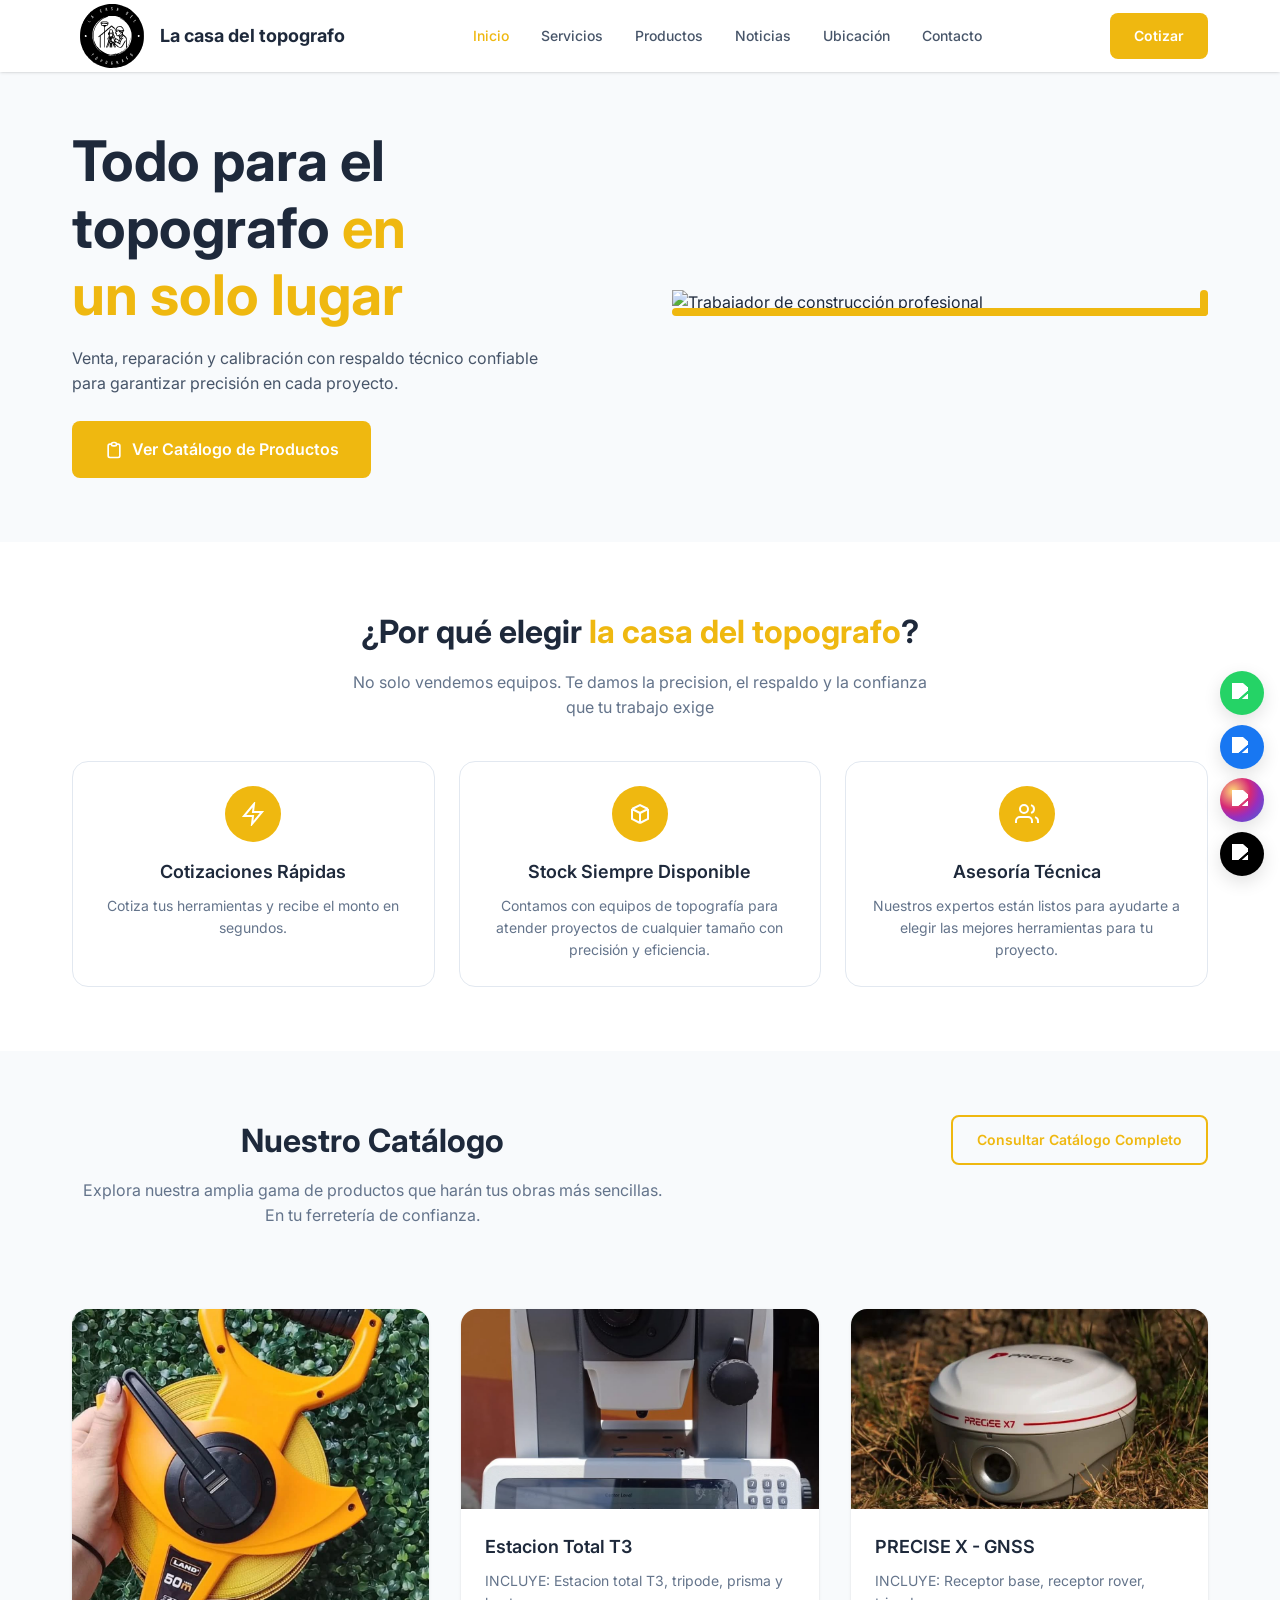
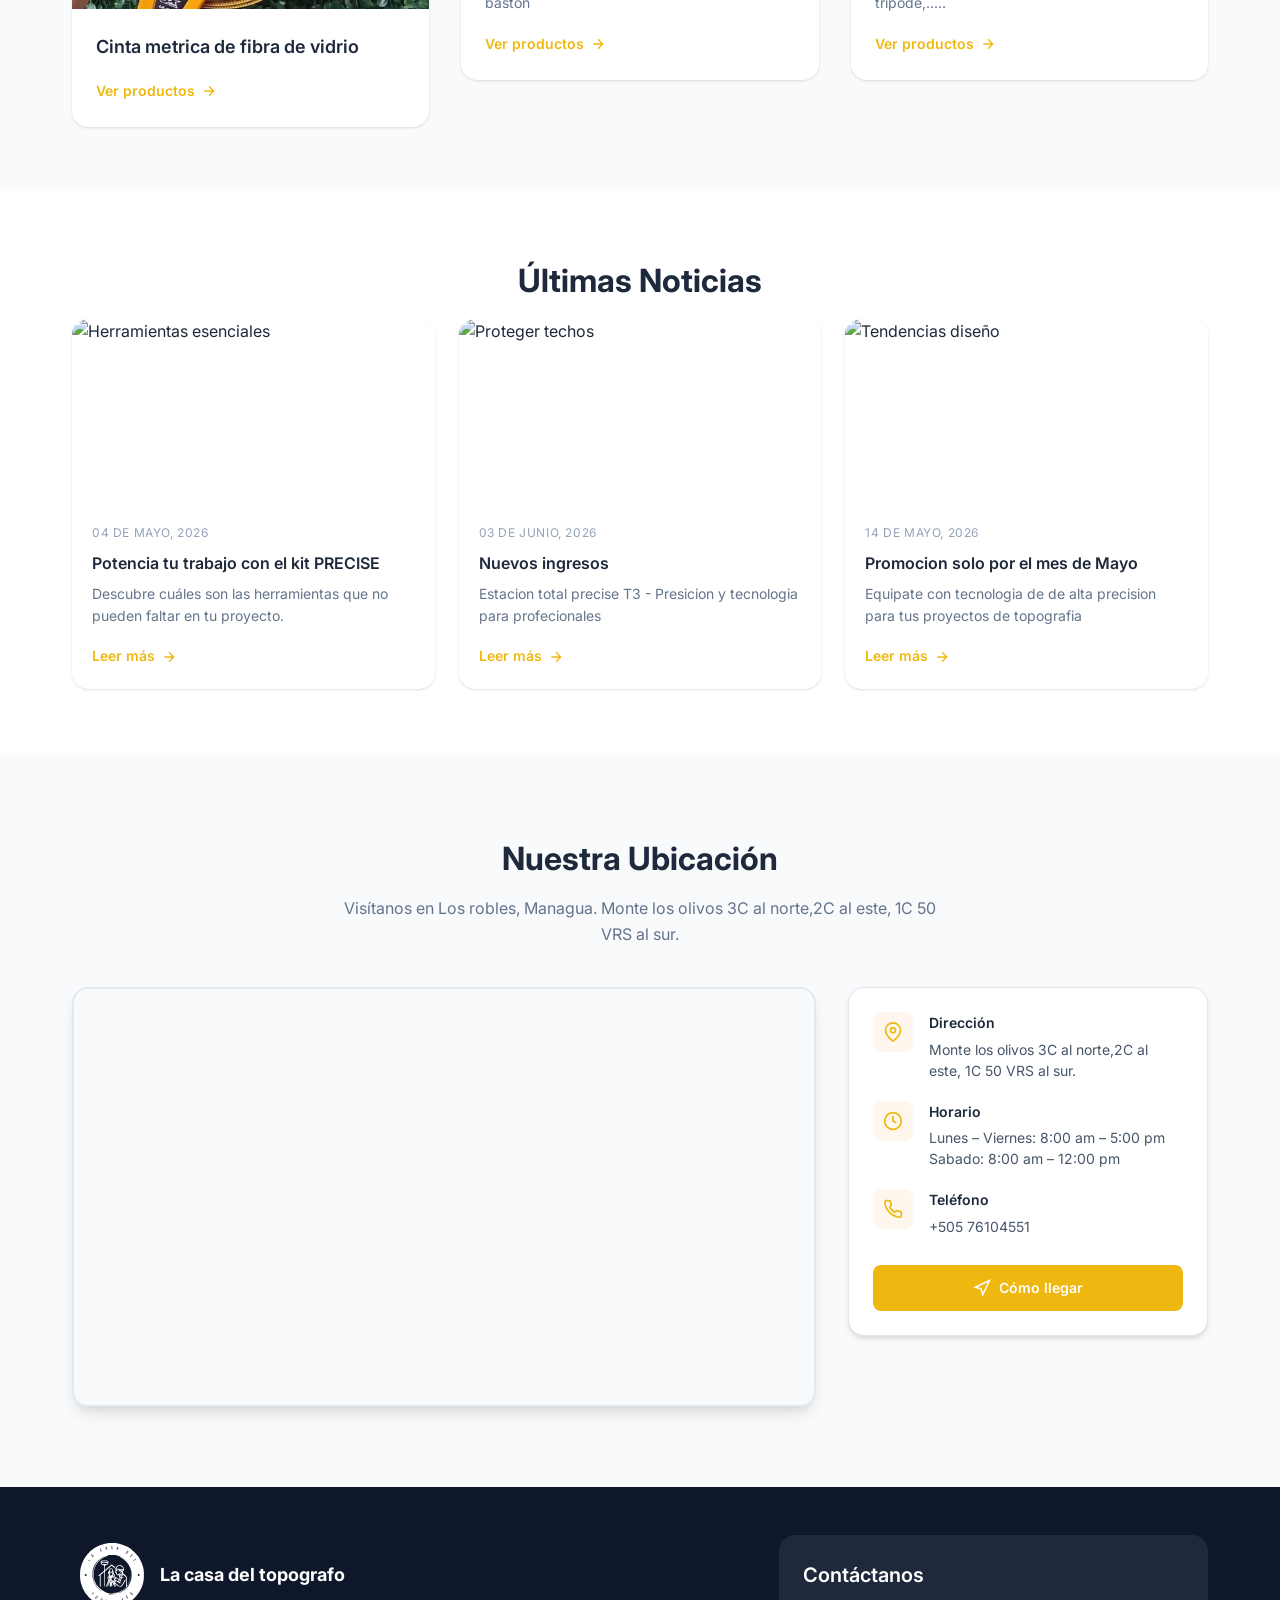
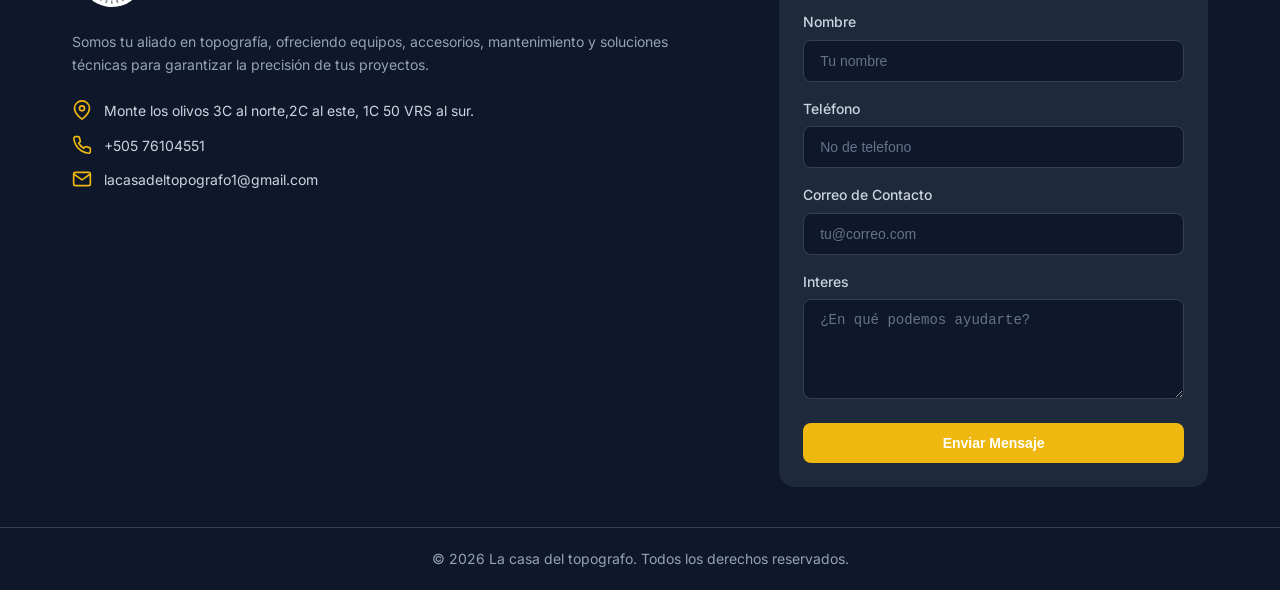
==== commit 73e3431e: "Mejora de la carga de la seccion 1 # Conflicts: #	Assets/topografo-section.png #	index.html" ====
--- a/index.html
+++ b/index.html
@@ -3,6 +3,7 @@
 <head>
   <meta charset="UTF-8">
   <meta name="viewport" content="width=device-width, initial-scale=1.0">
+  <link rel="icon" href="./Assets/head/image.png">
   <title>La casa del topografo - Construye tus proyectos con las mejores herramientas</title>
   <meta name="description" content="Compra materiales de construcción y herramientas desde la comodidad de tu casa. Rápido, variedad y al mejor precio del mercado.">
   <link rel="stylesheet" href="./Estilos/styles.css">
@@ -32,7 +33,7 @@
         </ul>
       </nav>
       
-      <a href="#contacto" class="btn btn-primary header-cta">Cotizar</a>
+      <a href="" class="btn btn-primary header-cta">Cotizar</a>
       
       <button class="menu-toggle" id="menuToggle" aria-label="Abrir menú">
         <span class="hamburger"></span>
@@ -71,7 +72,7 @@
           </a>
         </div>
         <div class="hero-image-wrapper">
-          <img src="./Assets/topografo-section.png" alt="Trabajador de construcción profesional" class="hero-image">
+          <img src="./Assets/topografo-section.png" alt="Trabajador de construcción profesional" class="hero-image" fetchpriority="high">
           <div class="hero-image-accent"></div>
           <div class="hero-image-accent-2"></div>
         </div>
@@ -143,11 +144,11 @@
           <div class="catalog-card catalog-card-featured">
             <img src="./Assets/item-1.jpeg" alt="Herramientas eléctricas" class="catalog-image">
             <div class="catalog-content">
-              <h3 class="catalog-title">Herramientas Eléctricas</h3>
+              <h3 class="catalog-title">Cinta metrica de fibra de vidrio</h3>
               <p class="catalog-description">
-                Taladros, sierras y equipos eléctricos de las mejores marcas del mercado para profesionales y aficionados.
-              </p>
-              <a href="./pages/ReadMore-Herramientas.html" class="catalog-link">
+                
+              </p>
+              <a href="#" class="catalog-link">
                 Ver productos
                 <svg class="link-arrow" viewBox="0 0 24 24" fill="none" stroke="currentColor" stroke-width="2">
                   <path d="M5 12h14M12 5l7 7-7 7"/>
@@ -159,11 +160,11 @@
           <div class="catalog-card">
             <img src="./Assets/item-2.jpeg" alt="Materiales de obra gris" class="catalog-image">
             <div class="catalog-content">
-              <h3 class="catalog-title">Materiales de Obra Gris</h3>
+              <h3 class="catalog-title">Estacion Total T3</h3>
               <p class="catalog-description">
-                Cemento, varillas, blocks y agregados de primera calidad para construcción.
-              </p>
-              <a href="./pages/ReadMore-Materiales.html" class="catalog-link">
+                INCLUYE: Estacion total T3, tripode, prisma y baston
+              </p>
+              <a href="#" class="catalog-link">
                 Ver productos
                 <svg class="link-arrow" viewBox="0 0 24 24" fill="none" stroke="currentColor" stroke-width="2">
                   <path d="M5 12h14M12 5l7 7-7 7"/>
@@ -175,11 +176,11 @@
           <div class="catalog-card">
             <img src="./Assets/item-3.jpeg" alt="Acabados y pinturas" class="catalog-image">
             <div class="catalog-content">
-              <h3 class="catalog-title">Acabados y Pinturas</h3>
+              <h3 class="catalog-title">PRECISE X - GNSS</h3>
               <p class="catalog-description">
-                Da el toque final a tus proyectos con nuestra variedad de pinturas y acabados.
-              </p>
-              <a href="./pages/ReadMore-Acabados.html" class="catalog-link">
+                INCLUYE: Receptor base, receptor rover, tripode,.....
+              </p>
+              <a href="#" class="catalog-link">
                 Ver productos
                 <svg class="link-arrow" viewBox="0 0 24 24" fill="none" stroke="currentColor" stroke-width="2">
                   <path d="M5 12h14M12 5l7 7-7 7"/>
@@ -198,14 +199,14 @@
         
         <div class="news-grid">
           <article class="news-card">
-            <img src="https://images.unsplash.com/photo-1581578731548-c64695cc6952?w=400&h=250&fit=crop" alt="Herramientas esenciales" class="news-image">
+            <img src="./Assets/Noticies/nt-1.jpeg" alt="Herramientas esenciales" class="news-image">
             <div class="news-content">
-              <span class="news-date">15 de Mayo, 2026</span>
-              <h3 class="news-title">5 herramientas esenciales para todo proyecto en casa</h3>
+              <span class="news-date">04 de Mayo, 2026</span>
+              <h3 class="news-title">Potencia tu trabajo con el kit PRECISE</h3>
               <p class="news-excerpt">
-                Descubre cuáles son las herramientas que no pueden faltar en tu hogar para realizar reparaciones y proyectos de bricolaje.
-              </p>
-              <a href="#" class="news-link">
+                Descubre cuáles son las herramientas que no pueden faltar en tu proyecto.
+              </p>
+              <a href="https://www.facebook.com/share/p/1BYKkJAWg5/?mibextid=wwXIfr" class="news-link">
                 Leer más
                 <svg class="link-arrow" viewBox="0 0 24 24" fill="none" stroke="currentColor" stroke-width="2">
                   <path d="M5 12h14M12 5l7 7-7 7"/>
@@ -215,14 +216,14 @@
           </article>
           
           <article class="news-card">
-            <img src="https://images.unsplash.com/photo-1681812490689-2bb9ab7ca660?q=80&w=1170&auto=format&fit=crop&ixlib=rb-4.1.0&ixid=M3wxMjA3fDB8MHxwaG90by1wYWdlfHx8fGVufDB8fHx8fA%3D%3D" alt="Proteger techos" class="news-image">
+            <img src="./Assets/Noticies/nt-2.jpeg" alt="Proteger techos" class="news-image">
             <div class="news-content">
-              <span class="news-date">10 de Mayo, 2026</span>
-              <h3 class="news-title">Cómo proteger tus techos antes de la temporada de lluvias</h3>
+              <span class="news-date">03 de junio, 2026</span>
+              <h3 class="news-title">Nuevos ingresos</h3>
               <p class="news-excerpt">
-                Prepara tu hogar para la temporada de lluvias con estos consejos de impermeabilización y mantenimiento.
-              </p>
-              <a href="#" class="news-link">
+                Estacion total precise T3 - Presicion y tecnologia para profecionales
+              </p>
+              <a href="https://www.facebook.com/share/p/19xcKfu3UA/?mibextid=wwXIfr" class="news-link">
                 Leer más
                 <svg class="link-arrow" viewBox="0 0 24 24" fill="none" stroke="currentColor" stroke-width="2">
                   <path d="M5 12h14M12 5l7 7-7 7"/>
@@ -232,14 +233,14 @@
           </article>
           
           <article class="news-card">
-            <img src="https://images.unsplash.com/photo-1523413651479-597eb2da0ad6?w=400&h=250&fit=crop" alt="Tendencias diseño" class="news-image">
+            <img src="./Assets/Noticies/nt-3.jpeg" alt="Tendencias diseño" class="news-image">
             <div class="news-content">
-              <span class="news-date">5 de Mayo, 2026</span>
-              <h3 class="news-title">Tendencias de diseño: acabados que aumentarán el valor de tu obra</h3>
+              <span class="news-date">14 de Mayo, 2026</span>
+              <h3 class="news-title">Promocion solo por el mes de Mayo</h3>
               <p class="news-excerpt">
-                Conoce las últimas tendencias en acabados y materiales que están marcando la diferencia en el mercado.
-              </p>
-              <a href="#" class="news-link">
+                Equipate con tecnologia de  de alta precision para tus proyectos de topografia
+              </p>
+              <a href="https://www.facebook.com/share/v/1BJkahmQWu/?mibextid=wwXIfr" class="news-link">
                 Leer más
                 <svg class="link-arrow" viewBox="0 0 24 24" fill="none" stroke="currentColor" stroke-width="2">
                   <path d="M5 12h14M12 5l7 7-7 7"/>
@@ -374,7 +375,7 @@
         <p>&copy; 2026 La casa del topografo. Todos los derechos reservados.</p>
         <!-- Social buttons for small screens -->
         <div class="footer-socials" aria-hidden="false">
-          <a href="#" class="footer-social-link whatsapp" target="_blank" rel="noreferrer noopener" aria-label="WhatsApp">
+          <a href="https://wa.me/50576104551" class="footer-social-link whatsapp" target="_blank" rel="noreferrer noopener" aria-label="WhatsApp">
             <img class="social-icon" src="https://cdn.jsdelivr.net/gh/simple-icons/simple-icons/icons/whatsapp.svg" alt="WhatsApp">
           </a>
           <a href=" #" class="footer-social-link facebook" target="_blank" rel="noreferrer noopener" aria-label="Facebook">
@@ -400,7 +401,7 @@
 
   <!-- Botones flotantes de redes sociales -->
   <div class="social-float" aria-label="Redes sociales de la casa del topografo">
-    <a href="" class="social-link whatsapp" target="_blank" rel="noreferrer noopener" aria-label="WhatsApp">
+    <a href="https://wa.me/50576104551" class="social-link whatsapp" target="_blank" rel="noreferrer noopener" aria-label="WhatsApp">
       <img class="social-icon" src="https://cdn.jsdelivr.net/gh/simple-icons/simple-icons/icons/whatsapp.svg" alt="WhatsApp">
     </a>
     <a href="#" class="social-link facebook" target="_blank" rel="noreferrer noopener" aria-label="Facebook">
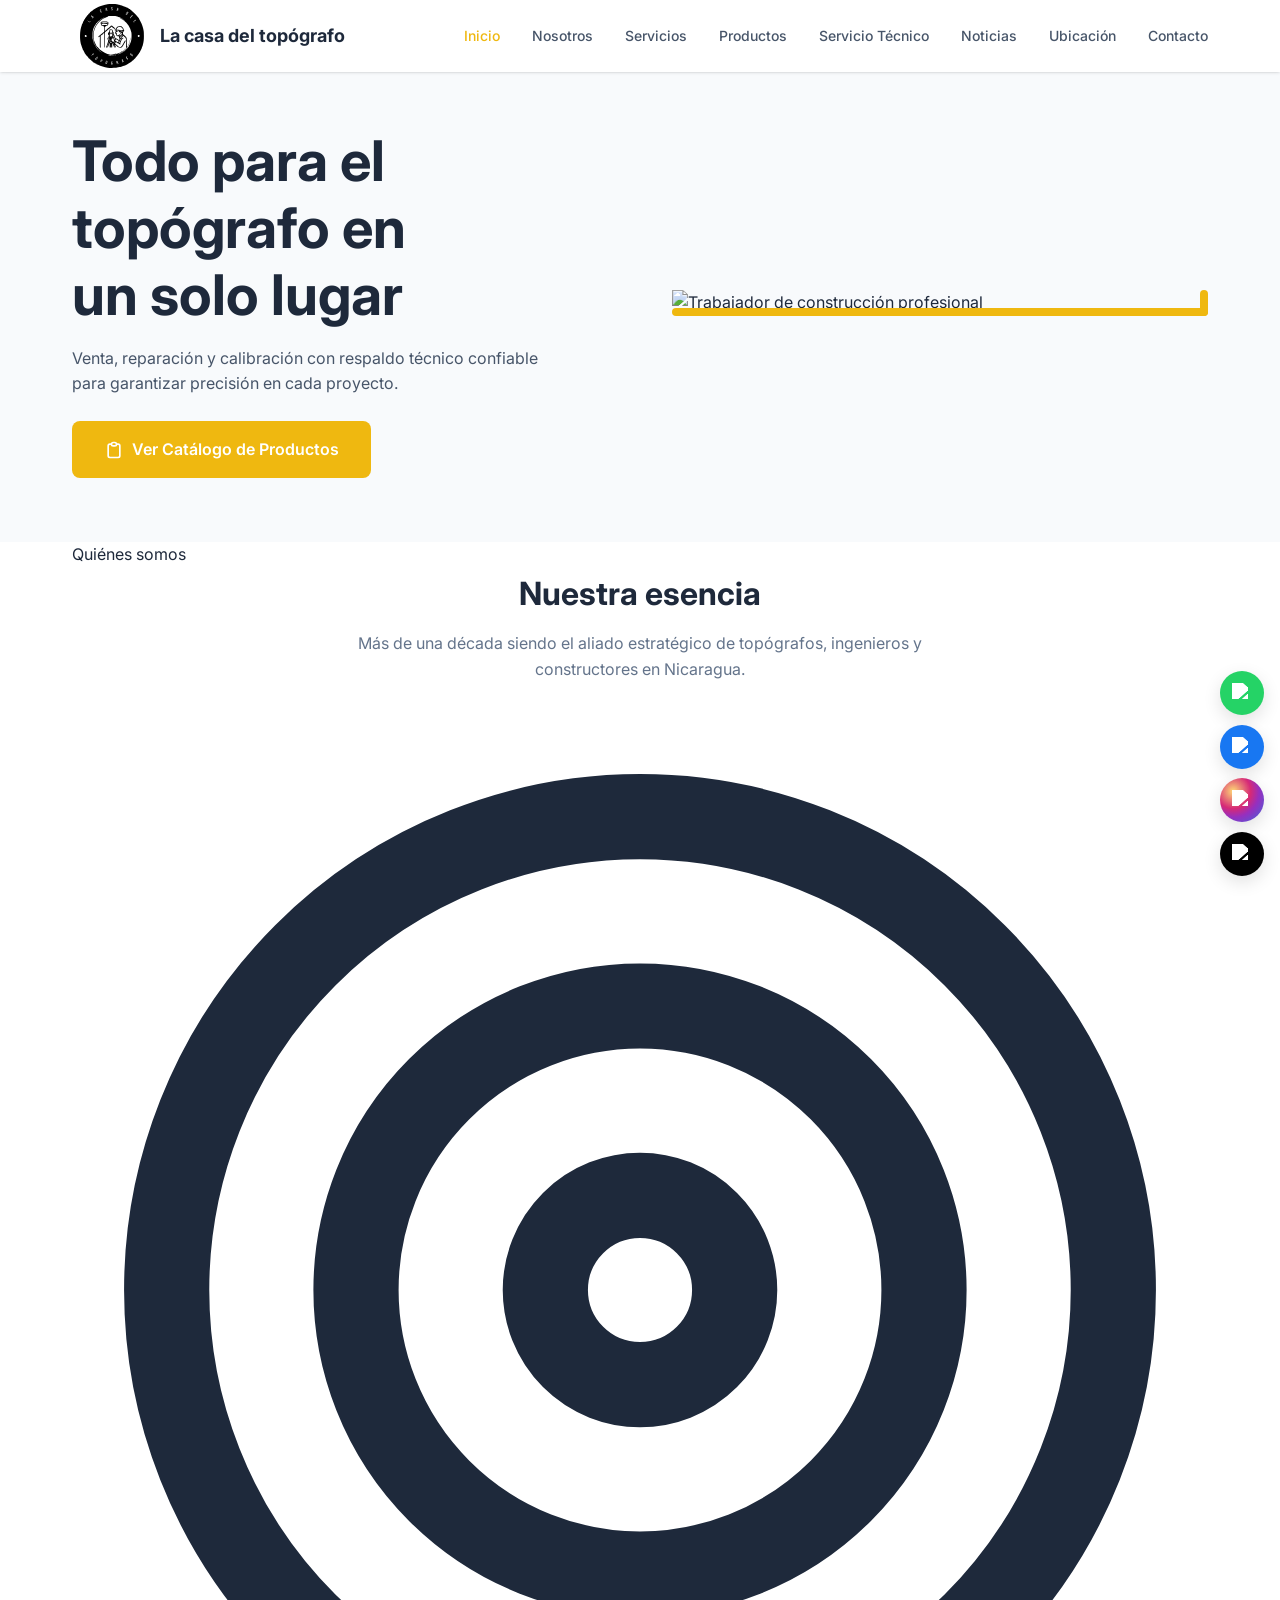
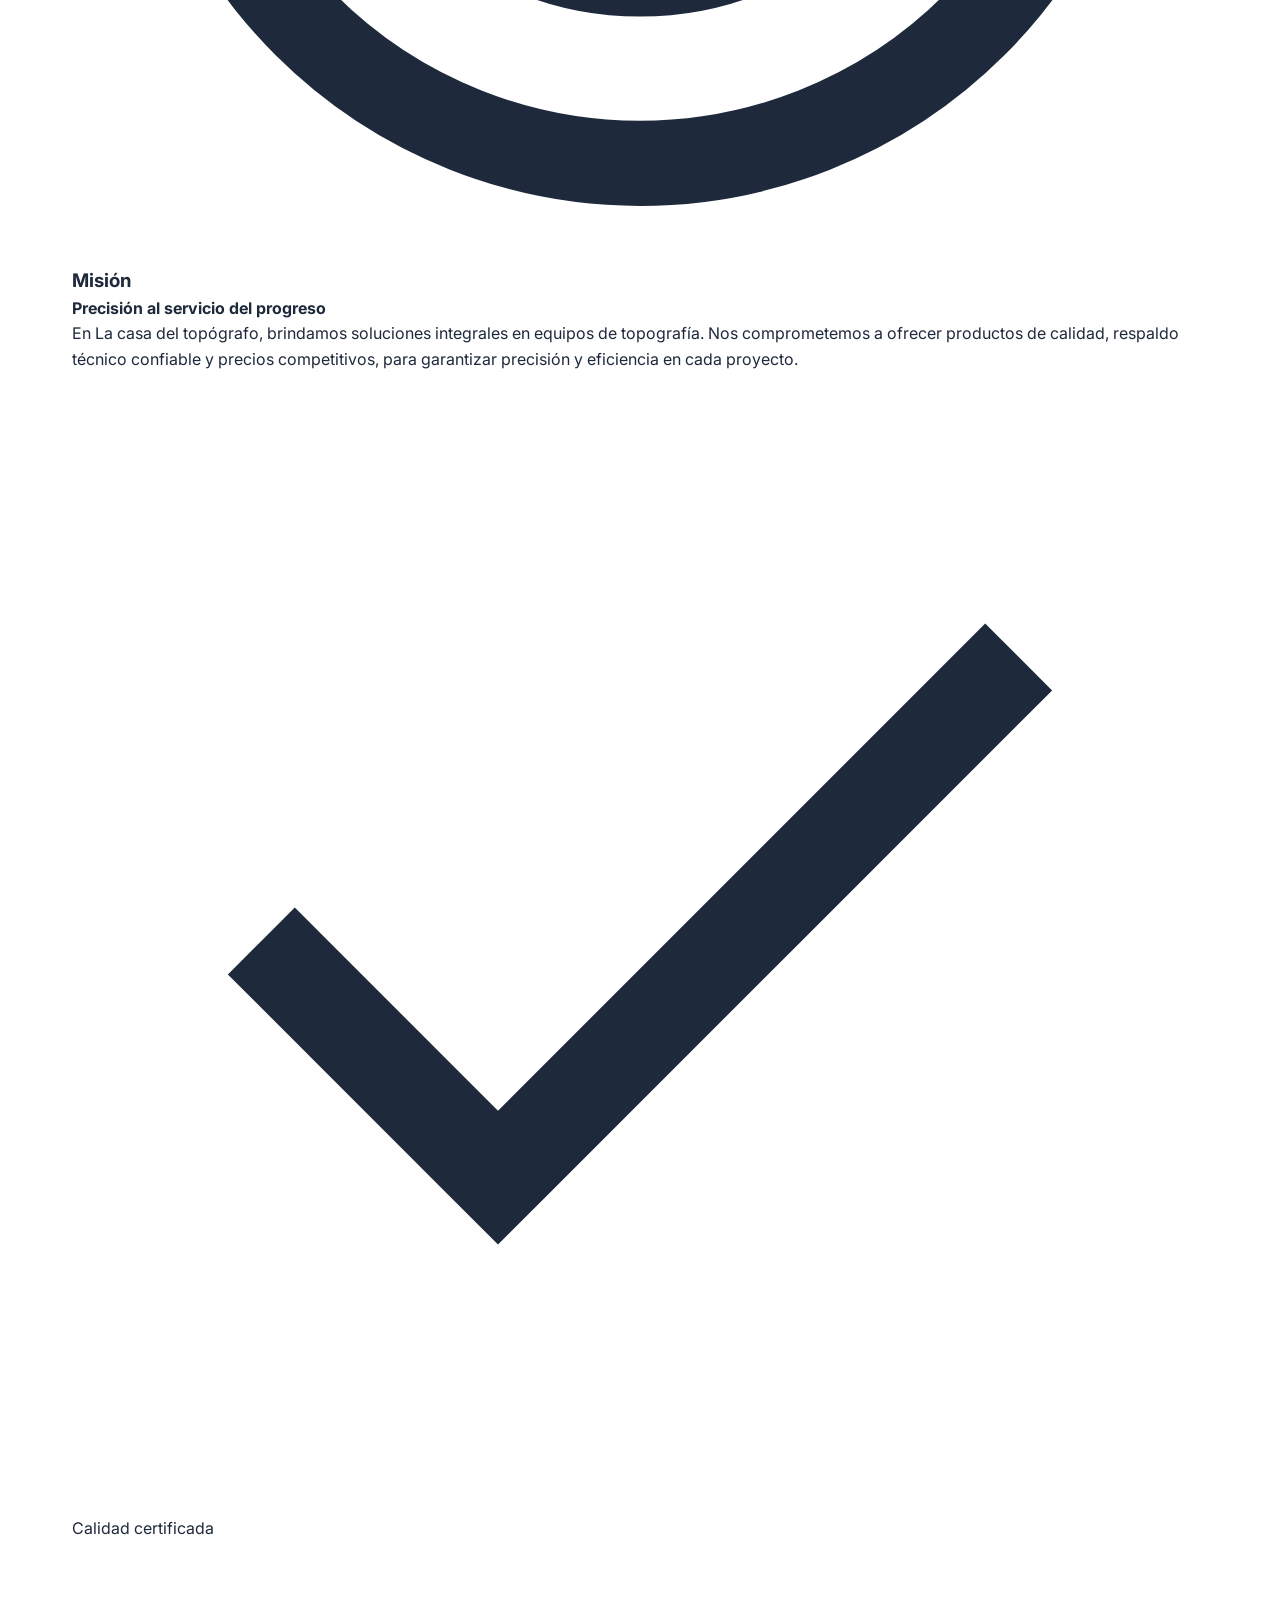
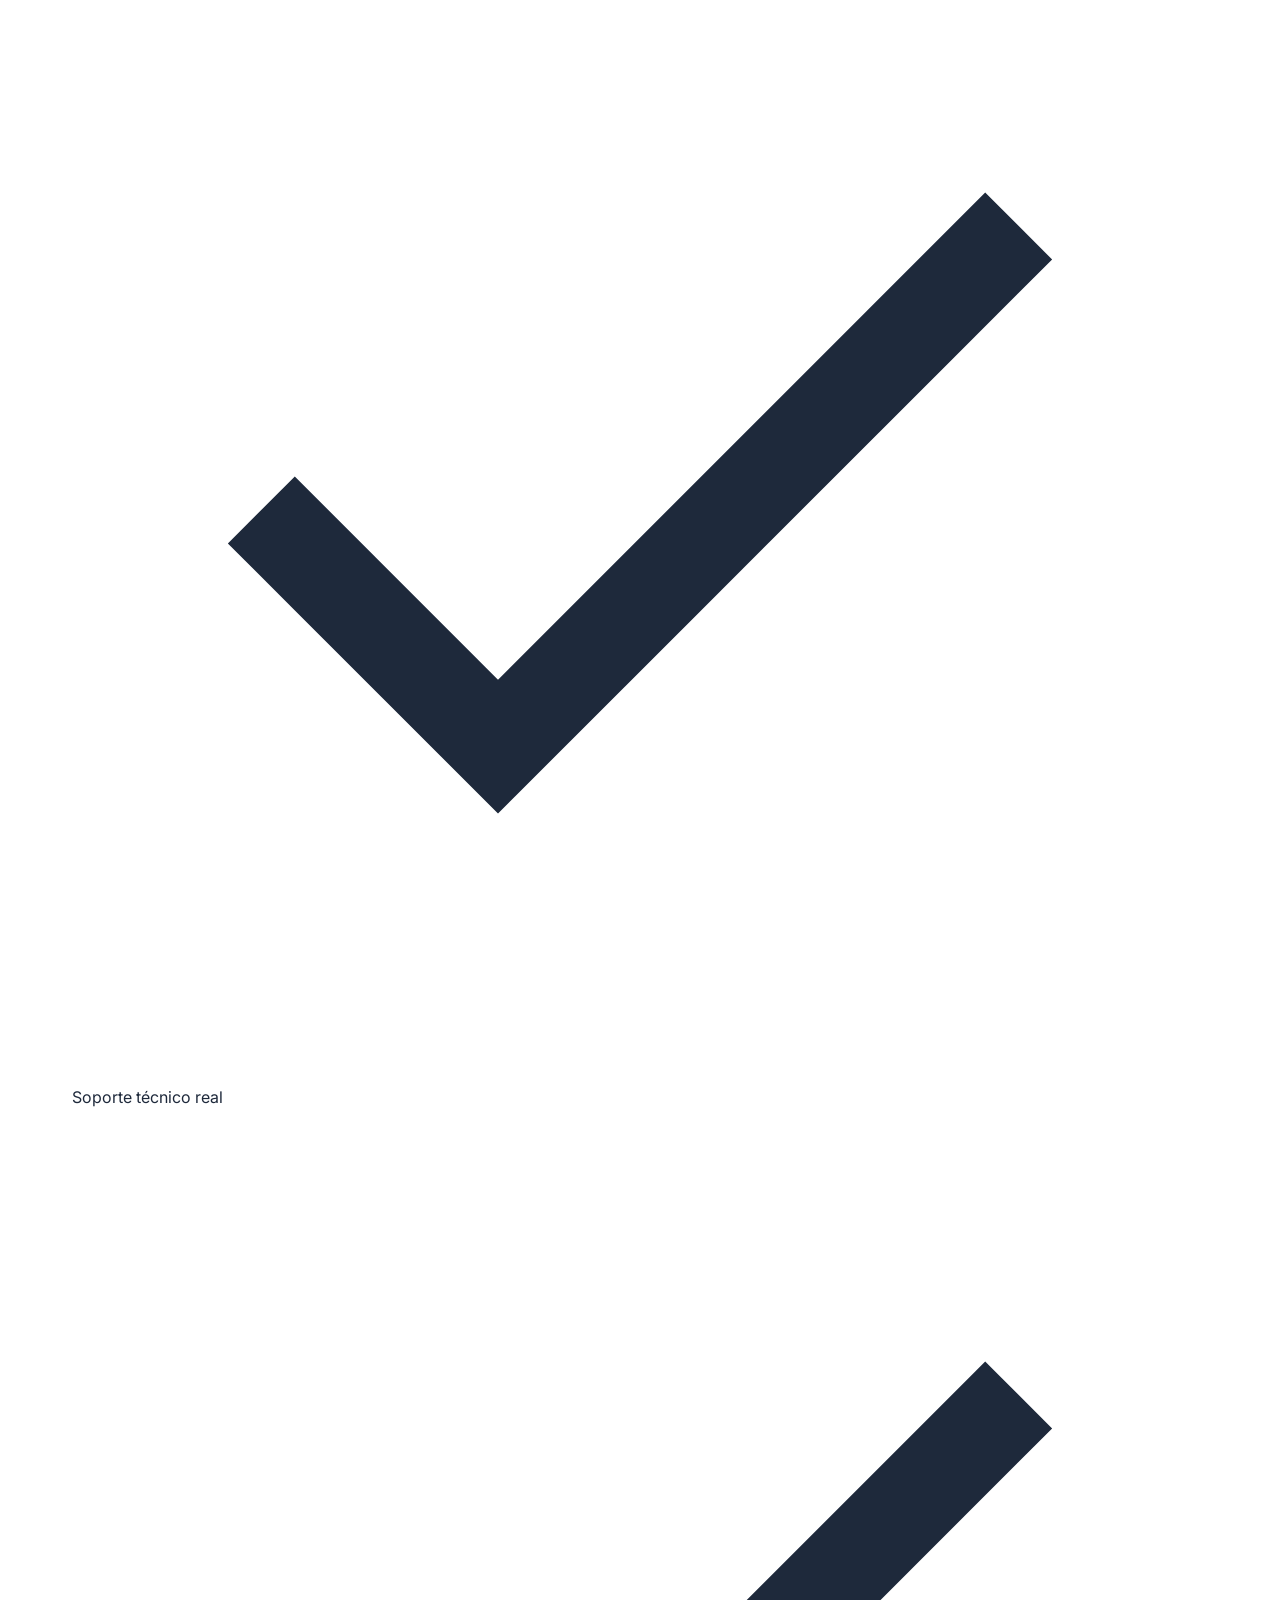
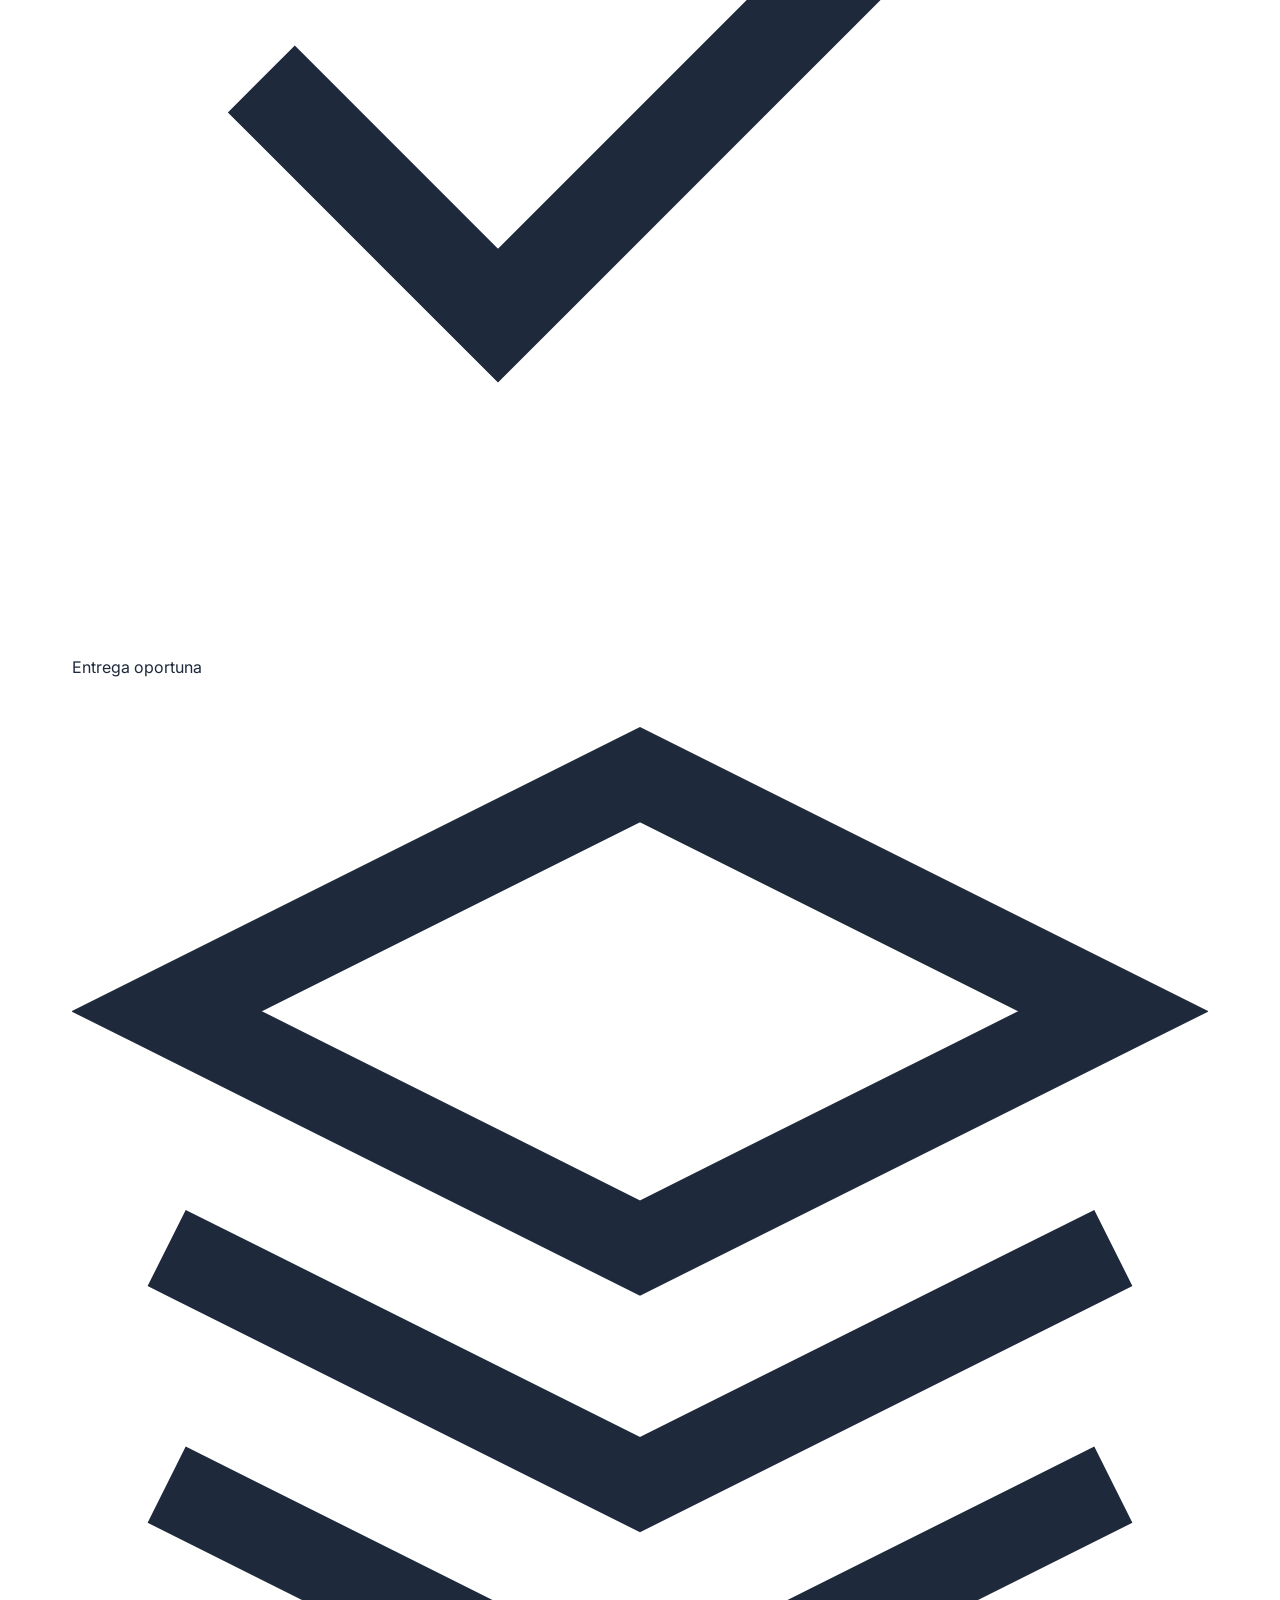
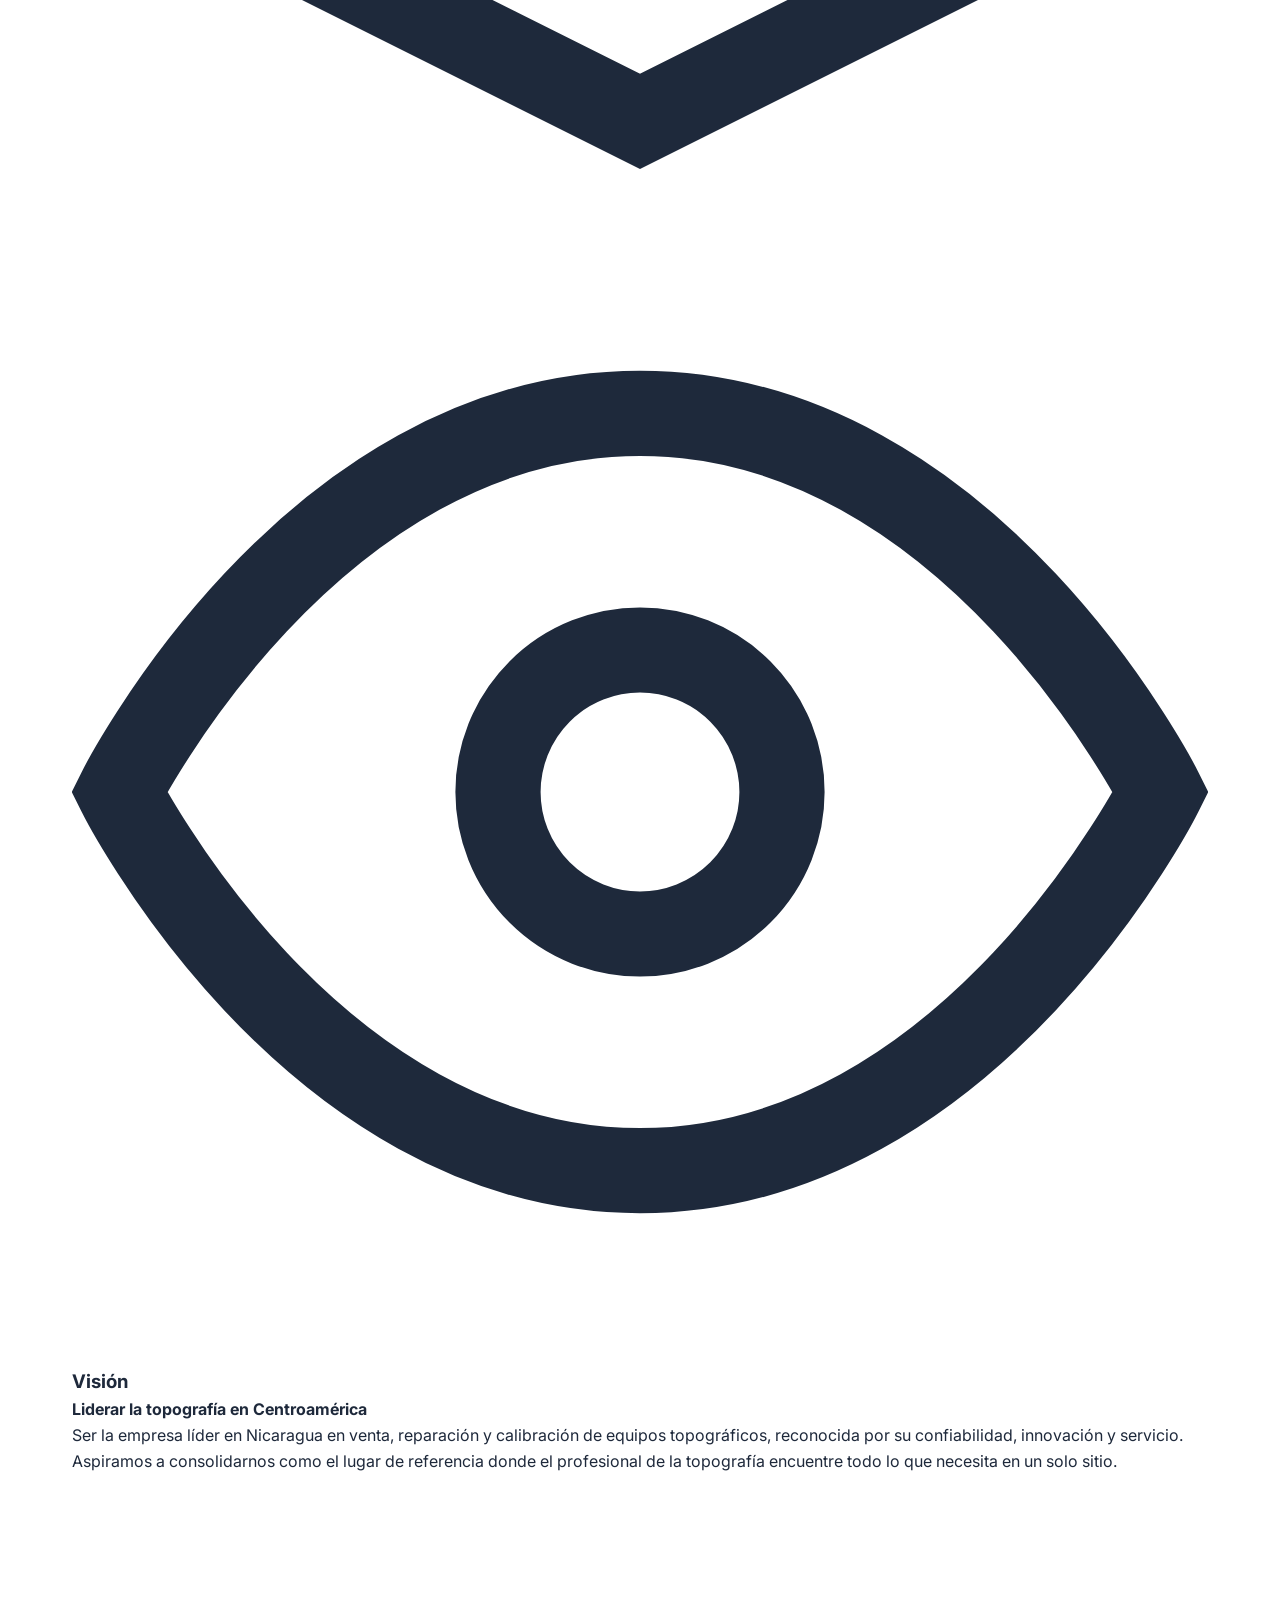
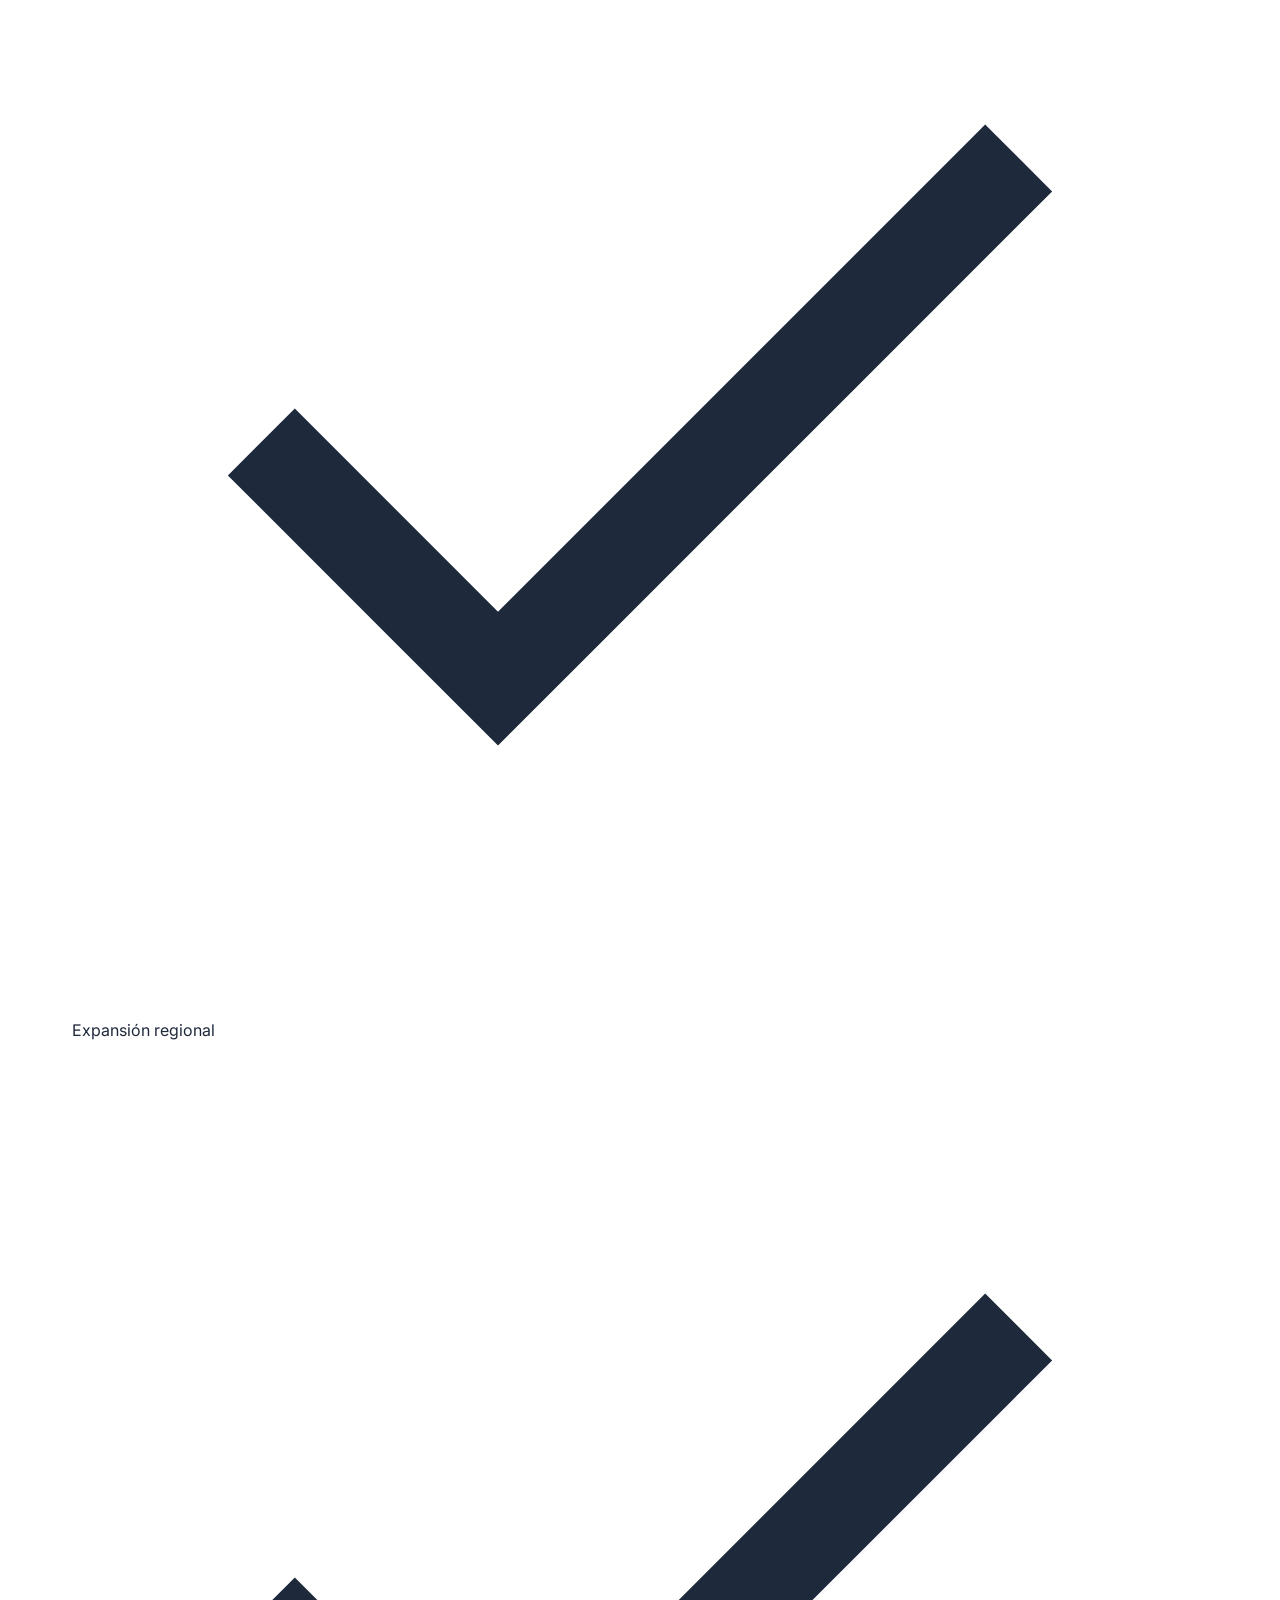
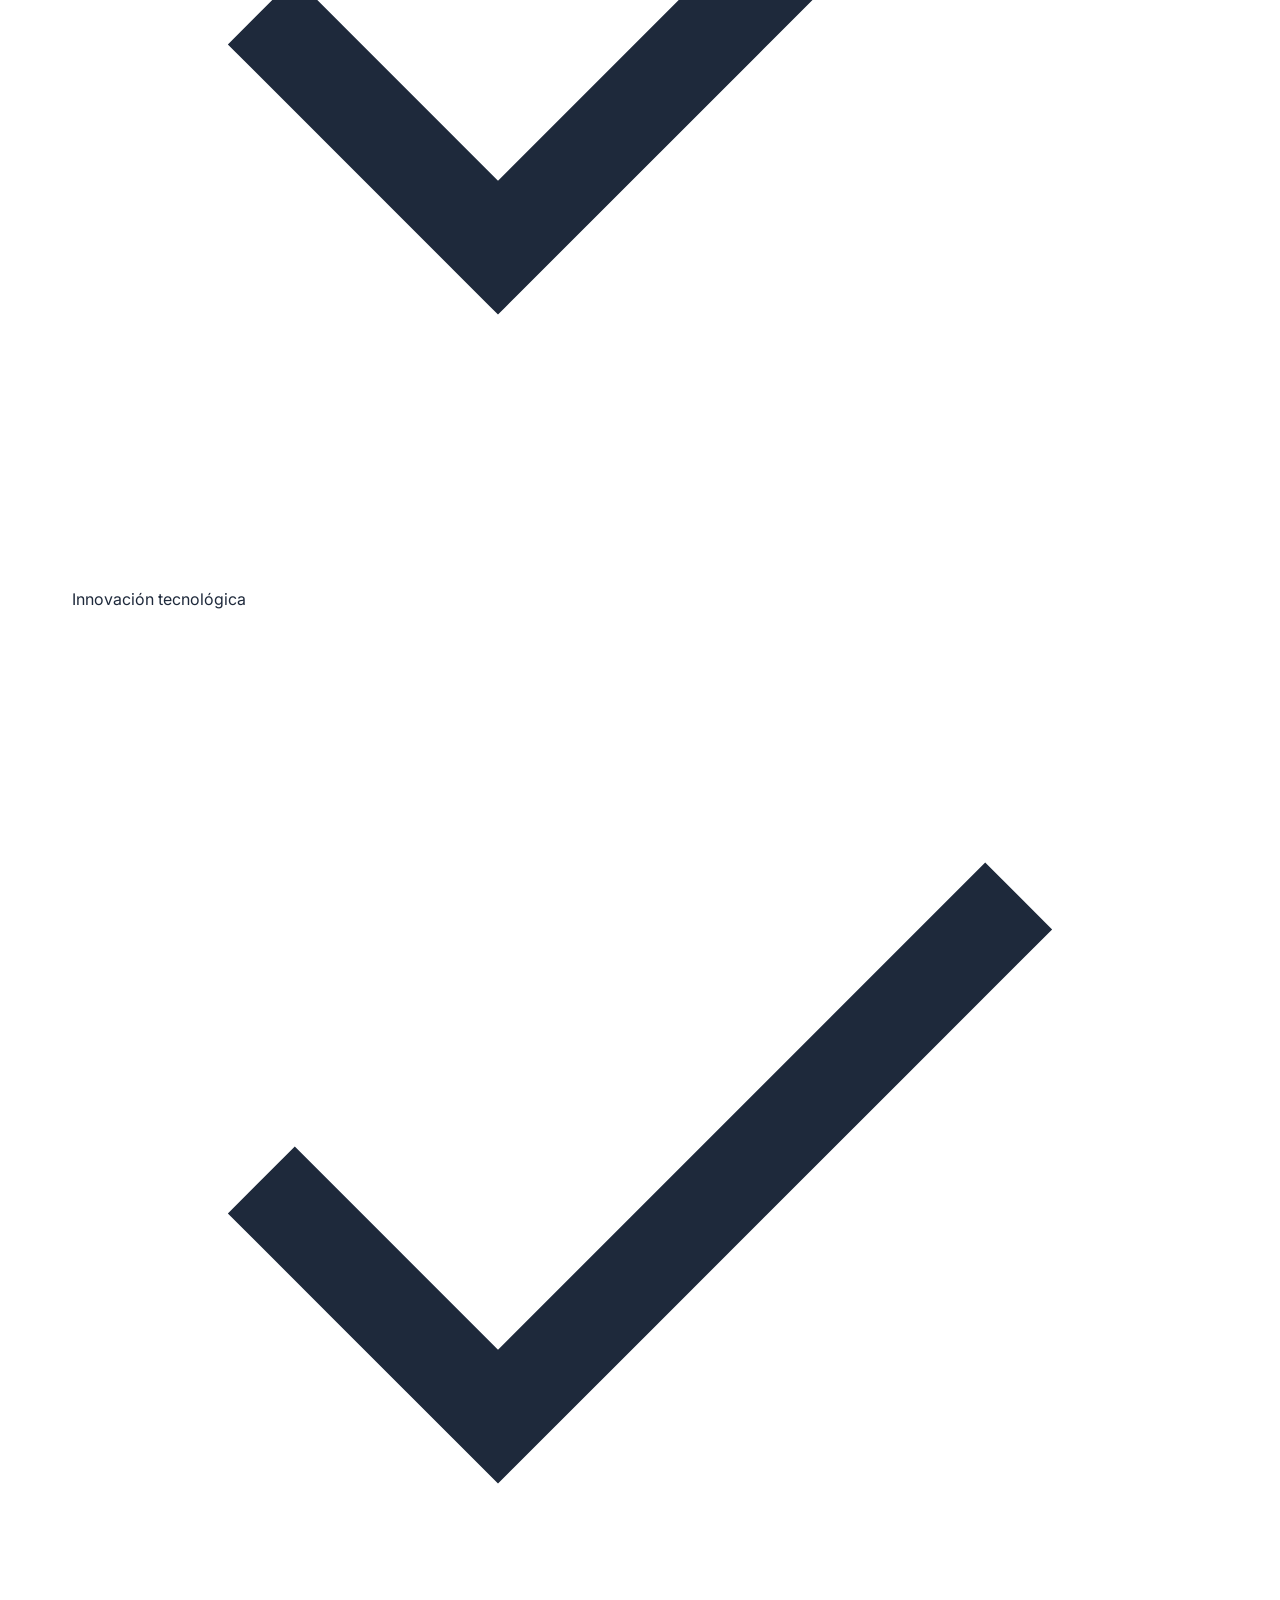
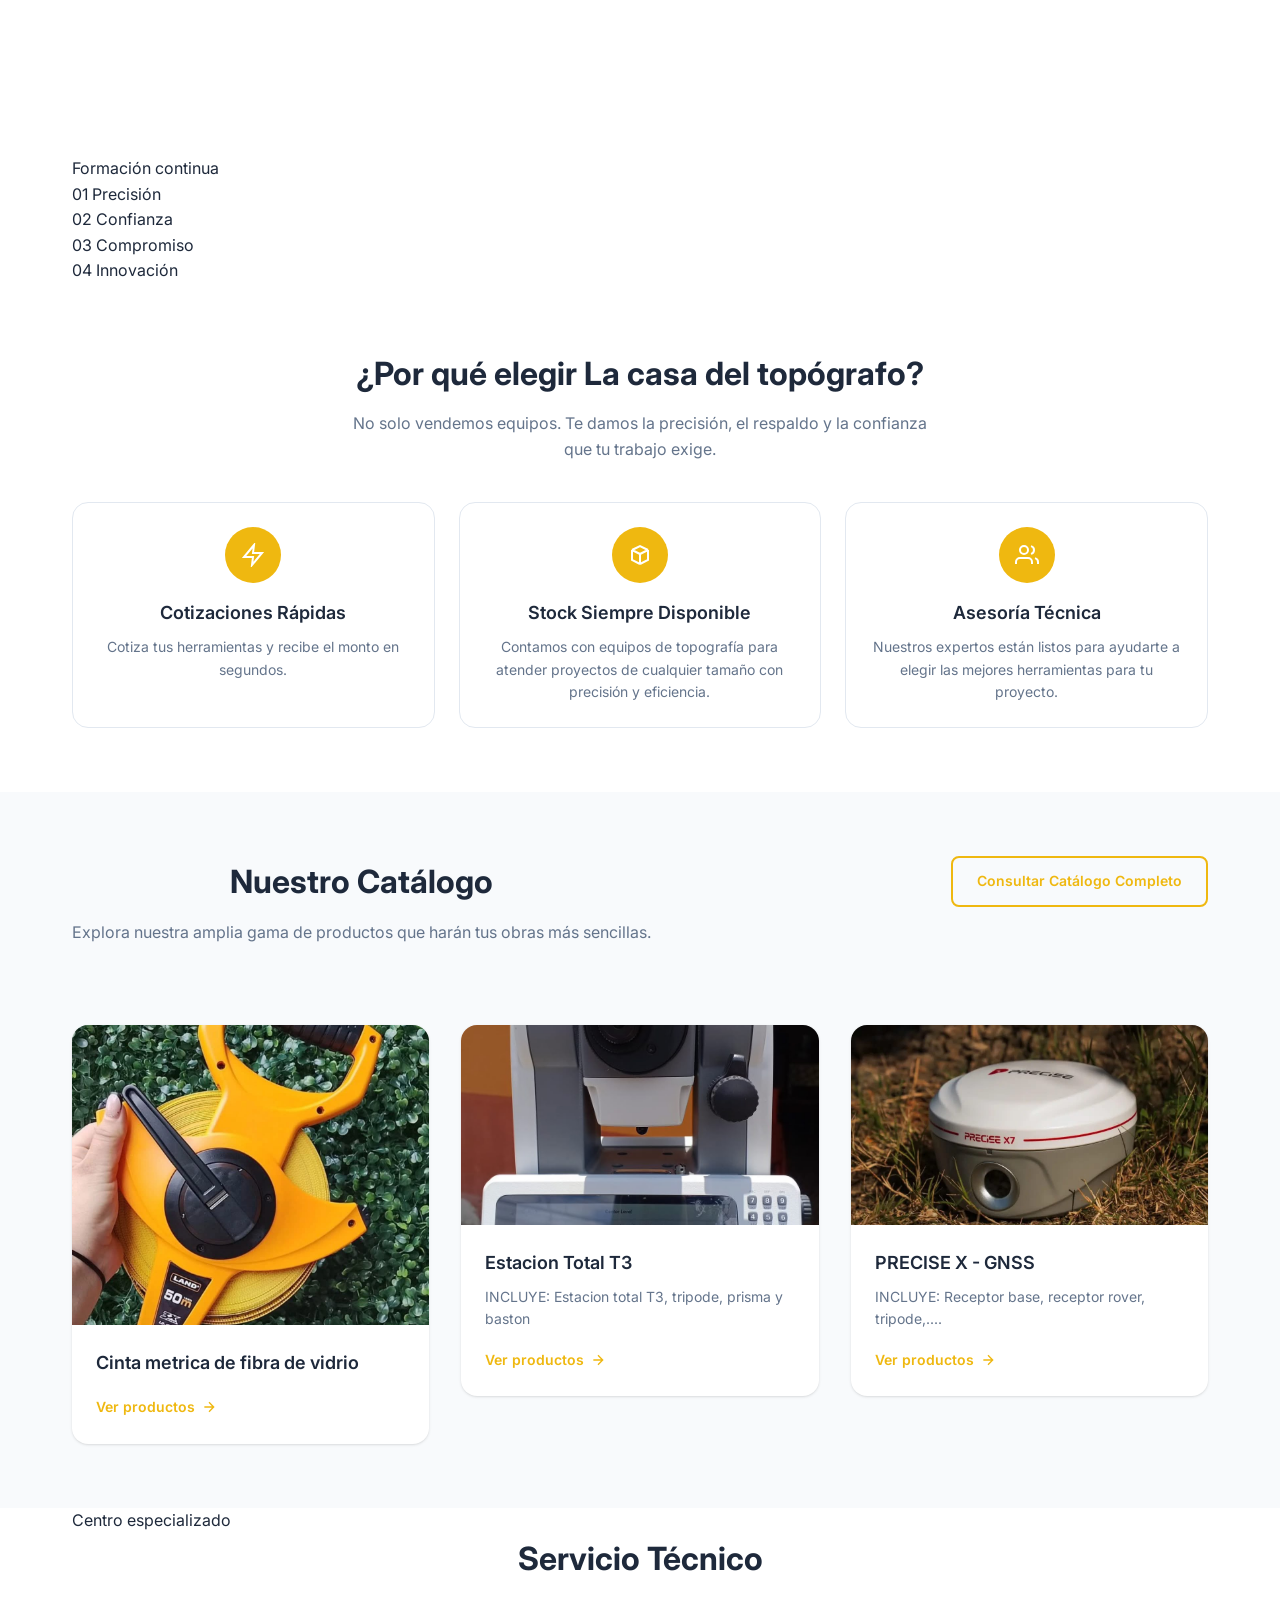
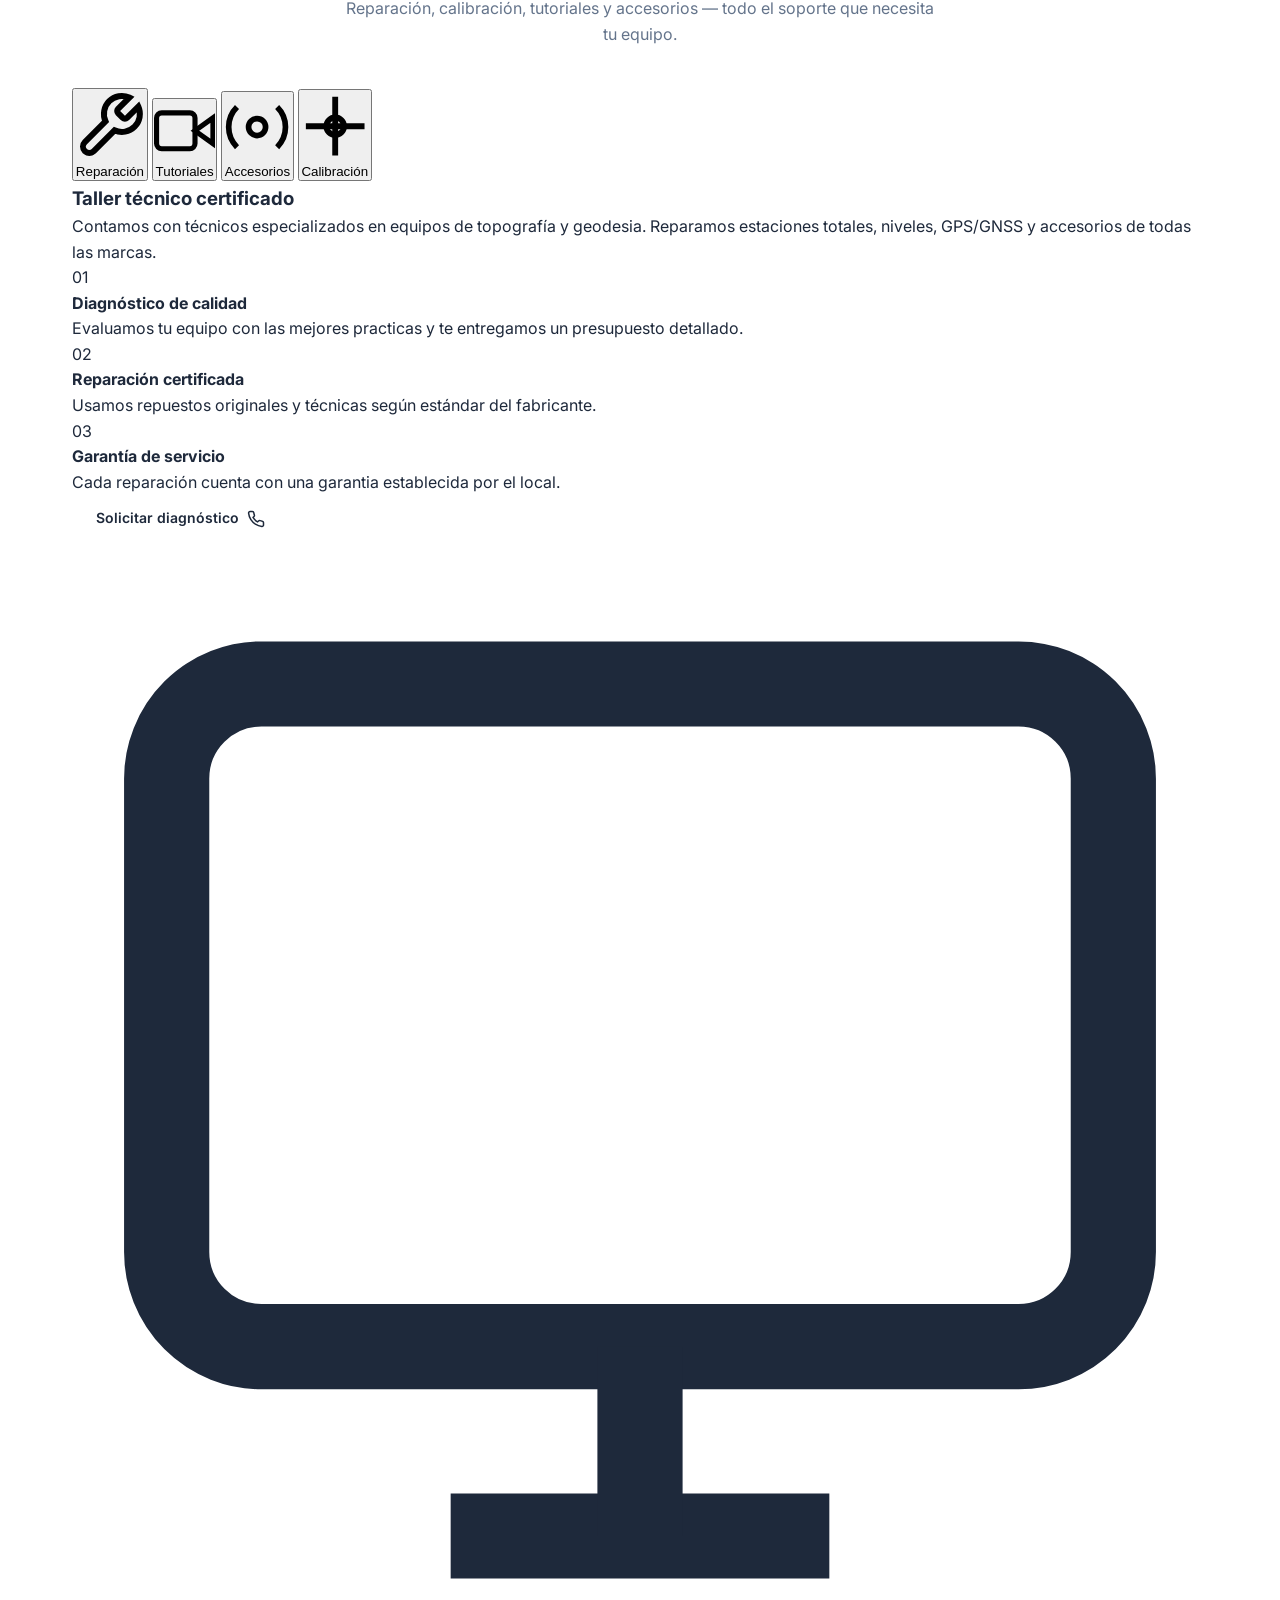
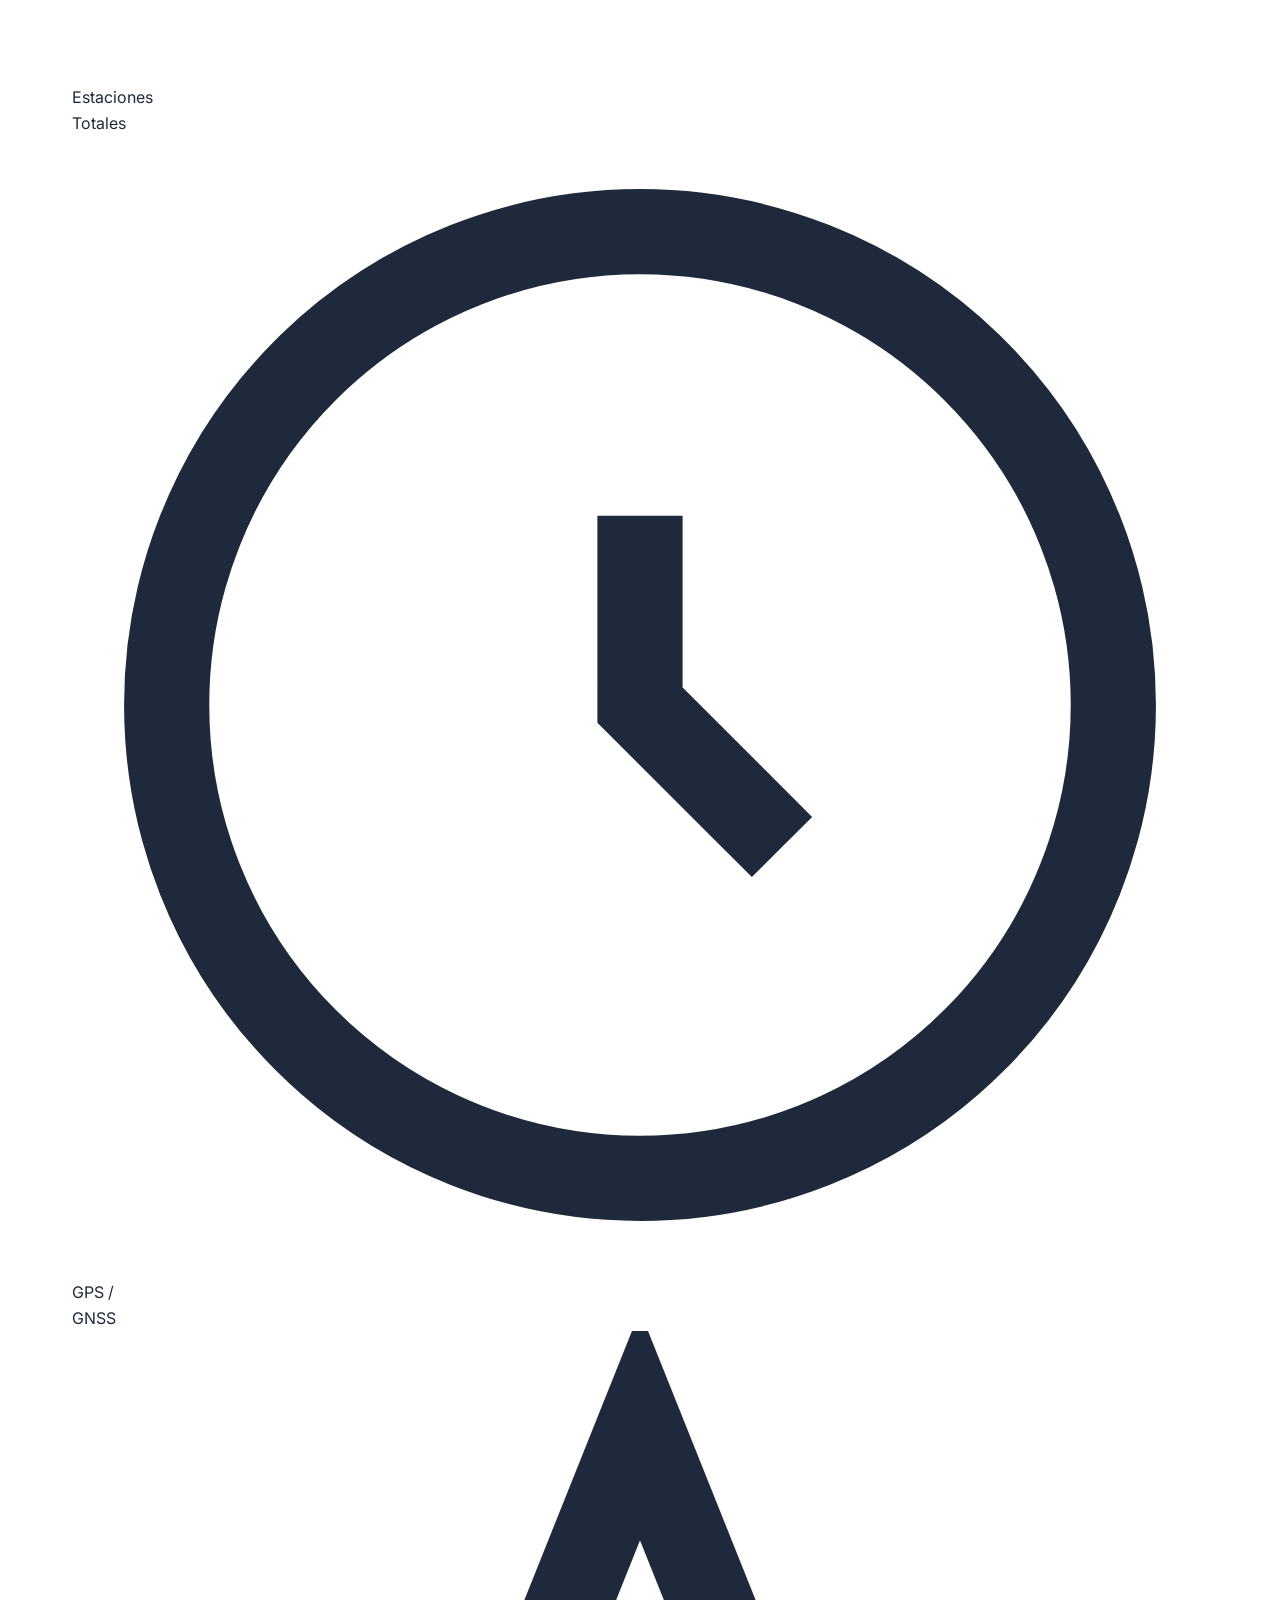
==== commit 7c3c5f3b: "Mejorando performance section 1" ====
--- a/index.html
+++ b/index.html
@@ -4,36 +4,38 @@
   <meta charset="UTF-8">
   <meta name="viewport" content="width=device-width, initial-scale=1.0">
   <link rel="icon" href="./Assets/head/image.png">
-  <title>La casa del topografo - Construye tus proyectos con las mejores herramientas</title>
+  <title>La casa del topógrafo - Construye tus proyectos con las mejores herramientas</title>
   <meta name="description" content="Compra materiales de construcción y herramientas desde la comodidad de tu casa. Rápido, variedad y al mejor precio del mercado.">
   <link rel="stylesheet" href="./Estilos/styles.css">
   <link rel="stylesheet" href="https://unpkg.com/leaflet@1.9.4/dist/leaflet.css" integrity="sha256-p4NxAoJBhIIN+hmNHrzRCf9tD/miZyoHS5obTRR9BMY=" crossorigin=""/>
   <link rel="preconnect" href="https://fonts.googleapis.com">
   <link rel="preconnect" href="https://fonts.gstatic.com" crossorigin>
   <link href="https://fonts.googleapis.com/css2?family=Inter:wght@400;500;600;700&display=swap" rel="stylesheet">
-  
 </head>
 <body>
+
   <!-- Header -->
   <header class="header" id="header">
     <div class="container header-container">
       <a href="#" class="logo">
         <img src="./Assets/logo-la casa del topografo.svg" class="logo-icon">
-        <span class="logo-text">La casa del topografo</span>
+        <span class="logo-text">La casa del topógrafo</span>
       </a>
       
       <nav class="nav" id="nav">
         <ul class="nav-list">
           <li><a href="#inicio" class="nav-link active">Inicio</a></li>
+          <li><a href="#nosotros" class="nav-link">Nosotros</a></li>
           <li><a href="#servicios" class="nav-link">Servicios</a></li>
           <li><a href="#productos" class="nav-link">Productos</a></li>
+          <li><a href="#servicio-tecnico" class="nav-link">Servicio Técnico</a></li>
           <li><a href="#noticias" class="nav-link">Noticias</a></li>
           <li><a href="#ubicacion" class="nav-link">Ubicación</a></li>
           <li><a href="#contacto" class="nav-link">Contacto</a></li>
         </ul>
       </nav>
       
-      <a href="" class="btn btn-primary header-cta">Cotizar</a>
+      
       
       <button class="menu-toggle" id="menuToggle" aria-label="Abrir menú">
         <span class="hamburger"></span>
@@ -45,8 +47,10 @@
   <div class="mobile-menu" id="mobileMenu">
     <ul class="mobile-nav-list">
       <li><a href="#inicio" class="mobile-nav-link">Inicio</a></li>
+      <li><a href="#nosotros" class="mobile-nav-link">Nosotros</a></li>
       <li><a href="#servicios" class="mobile-nav-link">Servicios</a></li>
       <li><a href="#productos" class="mobile-nav-link">Productos</a></li>
+      <li><a href="#servicio-tecnico" class="mobile-nav-link">Servicio Técnico</a></li>
       <li><a href="#noticias" class="mobile-nav-link">Noticias</a></li>
       <li><a href="#ubicacion" class="mobile-nav-link">Ubicación</a></li>
       <li><a href="#contacto" class="mobile-nav-link">Contacto</a></li>
@@ -59,12 +63,12 @@
       <div class="container hero-container">
         <div class="hero-content">
           <h1 class="hero-title">
-            Todo para el topografo <span class="text-orange">en un solo lugar</span>
+            Todo para el topógrafo <span class="text-gold">en un solo lugar</span>
           </h1>
           <p class="hero-description">
-           Venta, reparación y calibración con respaldo técnico confiable para garantizar precisión en cada proyecto.
+            Venta, reparación y calibración con respaldo técnico confiable para garantizar precisión en cada proyecto.
           </p>
-          <a href="#productos" class="btn btn-primary btn-lg">
+          <a href="./Assets/catalogos/CATALOGO OFICIAL LA CASA DEL TOPOGRAFO DIGITAL-1.pdf" class="btn btn-primary btn-lg">
             <svg class="btn-icon" viewBox="0 0 24 24" fill="none" stroke="currentColor" stroke-width="2">
               <path d="M9 5H7a2 2 0 00-2 2v12a2 2 0 002 2h10a2 2 0 002-2V7a2 2 0 00-2-2h-2M9 5a2 2 0 002 2h2a2 2 0 002-2M9 5a2 2 0 012-2h2a2 2 0 012 2"/>
             </svg>
@@ -72,9 +76,121 @@
           </a>
         </div>
         <div class="hero-image-wrapper">
-          <img src="./Assets/topografo-section.png" alt="Trabajador de construcción profesional" class="hero-image" fetchpriority="high">
+          <img src="./Assets/topografo-section.webp" alt="Trabajador de construcción profesional" class="hero-image" fetchpriority="high">
           <div class="hero-image-accent"></div>
           <div class="hero-image-accent-2"></div>
+        </div>
+      </div>
+    </section>
+
+    <!-- ==============================
+         MISIÓN & VISIÓN SECTION
+    ================================ -->
+    <section class="mision-vision" id="nosotros">
+      <div class="container">
+        <div class="mv-header">
+          <span class="mv-eyebrow">Quiénes somos</span>
+          <h2 class="section-title">Nuestra <span class="text-gold">esencia</span></h2>
+          <p class="section-subtitle">
+            Más de una década siendo el aliado estratégico de topógrafos, ingenieros y constructores en Nicaragua.
+          </p>
+        </div>
+
+        <div class="mv-grid">
+          <!-- Misión -->
+          <div class="mv-card mv-card--mision">
+            <div class="mv-card-icon">
+              <svg viewBox="0 0 24 24" fill="none" stroke="currentColor" stroke-width="1.8">
+                <circle cx="12" cy="12" r="10"/>
+                <circle cx="12" cy="12" r="6"/>
+                <circle cx="12" cy="12" r="2"/>
+              </svg>
+            </div>
+            <h3 class="mv-card-label">Misión</h3>
+            <h4 class="mv-card-title">Precisión al servicio del progreso</h4>
+            <p class="mv-card-text">
+              En La casa del topógrafo, brindamos soluciones integrales en equipos de topografía. Nos comprometemos a ofrecer productos de calidad,
+              respaldo técnico confiable y precios competitivos, para garantizar precisión y eficiencia en cada proyecto.
+            </p>
+            <ul class="mv-values">
+              <li>
+                <svg viewBox="0 0 24 24" fill="none" stroke="currentColor" stroke-width="2" class="mv-check"><path d="M20 6L9 17l-5-5"/></svg>
+                Calidad certificada
+              </li>
+              <li>
+                <svg viewBox="0 0 24 24" fill="none" stroke="currentColor" stroke-width="2" class="mv-check"><path d="M20 6L9 17l-5-5"/></svg>
+                Soporte técnico real
+              </li>
+              <li>
+                <svg viewBox="0 0 24 24" fill="none" stroke="currentColor" stroke-width="2" class="mv-check"><path d="M20 6L9 17l-5-5"/></svg>
+                Entrega oportuna
+              </li>
+            </ul>
+          </div>
+
+          <!-- Divisor central -->
+          <div class="mv-divider" aria-hidden="true">
+            <div class="mv-divider-line"></div>
+            <div class="mv-divider-icon">
+              <svg viewBox="0 0 24 24" fill="none" stroke="currentColor" stroke-width="1.8">
+                <path d="M12 2L2 7l10 5 10-5-10-5zM2 17l10 5 10-5M2 12l10 5 10-5"/>
+              </svg>
+            </div>
+            <div class="mv-divider-line"></div>
+          </div>
+
+          <!-- Visión -->
+          <div class="mv-card mv-card--vision">
+            <div class="mv-card-icon mv-card-icon--vision">
+              <svg viewBox="0 0 24 24" fill="none" stroke="currentColor" stroke-width="1.8">
+                <path d="M1 12s4-8 11-8 11 8 11 8-4 8-11 8-11-8-11-8z"/>
+                <circle cx="12" cy="12" r="3"/>
+              </svg>
+            </div>
+            <h3 class="mv-card-label mv-card-label--vision">Visión</h3>
+            <h4 class="mv-card-title">Liderar la topografía en Centroamérica</h4>
+            <p class="mv-card-text">
+              Ser la empresa líder en Nicaragua en venta, reparación y calibración de equipos topográficos, reconocida por su confiabilidad, innovación y servicio.
+              Aspiramos a consolidarnos como el lugar de referencia donde el profesional de la topografía encuentre todo lo que necesita en un solo sitio.
+            </p>
+            <ul class="mv-values">
+              <li>
+                <svg viewBox="0 0 24 24" fill="none" stroke="currentColor" stroke-width="2" class="mv-check mv-check--vision"><path d="M20 6L9 17l-5-5"/></svg>
+                Expansión regional
+              </li>
+              <li>
+                <svg viewBox="0 0 24 24" fill="none" stroke="currentColor" stroke-width="2" class="mv-check mv-check--vision"><path d="M20 6L9 17l-5-5"/></svg>
+                Innovación tecnológica
+              </li>
+              <li>
+                <svg viewBox="0 0 24 24" fill="none" stroke="currentColor" stroke-width="2" class="mv-check mv-check--vision"><path d="M20 6L9 17l-5-5"/></svg>
+                Formación continua
+              </li>
+            </ul>
+          </div>
+        </div>
+
+        <!-- Valores strip -->
+        <div class="valores-strip">
+          <div class="valor-item">
+            <span class="valor-num">01</span>
+            <span class="valor-label">Precisión</span>
+          </div>
+          <div class="valor-sep" aria-hidden="true"></div>
+          <div class="valor-item">
+            <span class="valor-num">02</span>
+            <span class="valor-label">Confianza</span>
+          </div>
+          <div class="valor-sep" aria-hidden="true"></div>
+          <div class="valor-item">
+            <span class="valor-num">03</span>
+            <span class="valor-label">Compromiso</span>
+          </div>
+          <div class="valor-sep" aria-hidden="true"></div>
+          <div class="valor-item">
+            <span class="valor-num">04</span>
+            <span class="valor-label">Innovación</span>
+          </div>
         </div>
       </div>
     </section>
@@ -82,9 +198,9 @@
     <!-- Features Section -->
     <section class="features" id="servicios">
       <div class="container">
-        <h2 class="section-title">¿Por qué elegir <span class="text-orange">la casa del topografo</span>?</h2>
+        <h2 class="section-title">¿Por qué elegir <span class="text-gold">La casa del topógrafo</span>?</h2>
         <p class="section-subtitle">
-            No solo vendemos equipos. Te damos la precision, el respaldo y la confianza que tu trabajo exige
+          No solo vendemos equipos. Te damos la precisión, el respaldo y la confianza que tu trabajo exige.
         </p>
         
         <div class="features-grid">
@@ -108,7 +224,7 @@
             </div>
             <h3 class="feature-title">Stock Siempre Disponible</h3>
             <p class="feature-description">
-             Contamos con equipos de topografía para atender proyectos de cualquier tamaño con precisión y eficiencia.
+              Contamos con equipos de topografía para atender proyectos de cualquier tamaño con precisión y eficiencia.
             </p>
           </div>
           
@@ -134,20 +250,18 @@
           <div>
             <h2 class="section-title text-left">Nuestro Catálogo</h2>
             <p class="section-subtitle text-left">
-              Explora nuestra amplia gama de productos que harán tus obras más sencillas. En tu ferretería de confianza.
+              Explora nuestra amplia gama de productos que harán tus obras más sencillas.
             </p>
           </div>
           <a href="#" class="btn btn-outline">Consultar Catálogo Completo</a>
         </div>
         
         <div class="catalog-grid">
-          <div class="catalog-card catalog-card-featured">
-            <img src="./Assets/item-1.jpeg" alt="Herramientas eléctricas" class="catalog-image">
+          <div class="catalog-card catalog-card-featured" href="">
+            <img src="./Assets/item-1.jpeg" alt="Cinta métrica de fibra de vidrio" class="catalog-image">
             <div class="catalog-content">
               <h3 class="catalog-title">Cinta metrica de fibra de vidrio</h3>
-              <p class="catalog-description">
-                
-              </p>
+              <p class="catalog-description"></p>
               <a href="#" class="catalog-link">
                 Ver productos
                 <svg class="link-arrow" viewBox="0 0 24 24" fill="none" stroke="currentColor" stroke-width="2">
@@ -158,12 +272,10 @@
           </div>
           
           <div class="catalog-card">
-            <img src="./Assets/item-2.jpeg" alt="Materiales de obra gris" class="catalog-image">
+            <img src="./Assets/item-2.jpeg" alt="Estacion Total T3" class="catalog-image">
             <div class="catalog-content">
               <h3 class="catalog-title">Estacion Total T3</h3>
-              <p class="catalog-description">
-                INCLUYE: Estacion total T3, tripode, prisma y baston
-              </p>
+              <p class="catalog-description">INCLUYE: Estacion total T3, tripode, prisma y baston</p>
               <a href="#" class="catalog-link">
                 Ver productos
                 <svg class="link-arrow" viewBox="0 0 24 24" fill="none" stroke="currentColor" stroke-width="2">
@@ -174,12 +286,10 @@
           </div>
           
           <div class="catalog-card">
-            <img src="./Assets/item-3.jpeg" alt="Acabados y pinturas" class="catalog-image">
+            <img src="./Assets/item-3.jpeg" alt="PRECISE X - GNSS" class="catalog-image">
             <div class="catalog-content">
               <h3 class="catalog-title">PRECISE X - GNSS</h3>
-              <p class="catalog-description">
-                INCLUYE: Receptor base, receptor rover, tripode,.....
-              </p>
+              <p class="catalog-description">INCLUYE: Receptor base, receptor rover, tripode,....</p>
               <a href="#" class="catalog-link">
                 Ver productos
                 <svg class="link-arrow" viewBox="0 0 24 24" fill="none" stroke="currentColor" stroke-width="2">
@@ -189,6 +299,431 @@
             </div>
           </div>
         </div>
+      </div>
+    </section>
+
+    <!-- ==============================
+         SERVICIO TÉCNICO SECTION
+    ================================ -->
+    <section class="servicio-tecnico" id="servicio-tecnico">
+      <div class="container">
+        <div class="st-header">
+          <span class="mv-eyebrow mv-eyebrow--light">Centro especializado</span>
+          <h2 class="section-title section-title--light">Servicio <span class="text-gold">Técnico</span></h2>
+          <p class="section-subtitle section-subtitle--light">
+            Reparación, calibración, tutoriales y accesorios — todo el soporte que necesita tu equipo.
+          </p>
+        </div>
+
+        <!-- Tabs navigation -->
+        <div class="st-tabs" role="tablist" aria-label="Secciones de servicio técnico">
+          <button class="st-tab st-tab--active" role="tab" aria-selected="true" aria-controls="tab-reparacion" id="btn-reparacion" data-tab="reparacion">
+            <svg viewBox="0 0 24 24" fill="none" stroke="currentColor" stroke-width="2" class="st-tab-icon">
+              <path d="M14.7 6.3a1 1 0 000 1.4l1.6 1.6a1 1 0 001.4 0l3.77-3.77a6 6 0 01-7.94 7.94l-6.91 6.91a2.12 2.12 0 01-3-3l6.91-6.91a6 6 0 017.94-7.94l-3.76 3.76z"/>
+            </svg>
+            Reparación
+          </button>
+          <button class="st-tab" role="tab" aria-selected="false" aria-controls="tab-tutoriales" id="btn-tutoriales" data-tab="tutoriales">
+            <svg viewBox="0 0 24 24" fill="none" stroke="currentColor" stroke-width="2" class="st-tab-icon">
+              <polygon points="23 7 16 12 23 17 23 7"/><rect x="1" y="5" width="15" height="14" rx="2" ry="2"/>
+            </svg>
+            Tutoriales
+          </button>
+          <button class="st-tab" role="tab" aria-selected="false" aria-controls="tab-accesorios" id="btn-accesorios" data-tab="accesorios">
+            <svg viewBox="0 0 24 24" fill="none" stroke="currentColor" stroke-width="2" class="st-tab-icon">
+              <circle cx="12" cy="12" r="3"/><path d="M19.07 4.93a10 10 0 010 14.14M4.93 4.93a10 10 0 000 14.14"/>
+            </svg>
+            Accesorios
+          </button>
+          <button class="st-tab" role="tab" aria-selected="false" aria-controls="tab-calibracion" id="btn-calibracion" data-tab="calibracion">
+            <svg viewBox="0 0 24 24" fill="none" stroke="currentColor" stroke-width="2" class="st-tab-icon">
+              <path d="M12 22V12m0 0V2m0 10H2m10 0h10"/><circle cx="12" cy="12" r="3"/>
+            </svg>
+            Calibración
+          </button>
+        </div>
+
+        <!-- Tab panels -->
+        <div class="st-panels">
+
+          <!-- Panel: Reparación -->
+          <div class="st-panel st-panel--active" id="tab-reparacion" role="tabpanel" aria-labelledby="btn-reparacion">
+            <div class="st-reparacion-grid">
+              <div class="st-rep-info">
+                <h3 class="st-panel-title">Taller técnico certificado</h3>
+                <p class="st-panel-text">
+                  Contamos con técnicos especializados en equipos de topografía y geodesia. Reparamos estaciones totales, niveles, GPS/GNSS y accesorios de todas las marcas.
+                </p>
+                <div class="st-rep-steps">
+                  <div class="st-step">
+                    <div class="st-step-num">01</div>
+                    <div>
+                      <strong>Diagnóstico de calidad</strong>
+                      <p>Evaluamos tu equipo con las mejores practicas y te entregamos un presupuesto detallado.</p>
+                    </div>
+                  </div>
+                  <div class="st-step">
+                    <div class="st-step-num">02</div>
+                    <div>
+                      <strong>Reparación certificada</strong>
+                      <p>Usamos repuestos originales y técnicas según estándar del fabricante.</p>
+                    </div>
+                  </div>
+                  <div class="st-step">
+                    <div class="st-step-num">03</div>
+                    <div>
+                      <strong>Garantía de servicio</strong>
+                      <p>Cada reparación cuenta con una garantia establecida por el local.</p>
+                    </div>
+                  </div>
+                </div>
+                <a href="https://wa.me/50576104551?text=Hola%2C%20necesito%20reparaci%C3%B3n%20de%20equipo" class="btn btn-gold" target="_blank" rel="noreferrer noopener">
+                  Solicitar diagnóstico
+                  <svg viewBox="0 0 24 24" fill="none" stroke="currentColor" stroke-width="2" style="width:18px;height:18px;">
+                    <path d="M22 16.92v3a2 2 0 01-2.18 2 19.79 19.79 0 01-8.63-3.07 19.5 19.5 0 01-6-6 19.79 19.79 0 01-3.07-8.67A2 2 0 014.11 2h3a2 2 0 012 1.72 12.84 12.84 0 00.7 2.81 2 2 0 01-.45 2.11L8.09 9.91a16 16 0 006 6l1.27-1.27a2 2 0 012.11-.45 12.84 12.84 0 002.81.7A2 2 0 0122 16.92z"/>
+                  </svg>
+                </a>
+              </div>
+              <div class="st-rep-badges">
+                <div class="st-badge">
+                  <svg viewBox="0 0 24 24" fill="none" stroke="currentColor" stroke-width="1.8">
+                    <rect x="2" y="3" width="20" height="14" rx="2"/><line x1="8" y1="21" x2="16" y2="21"/><line x1="12" y1="17" x2="12" y2="21"/>
+                  </svg>
+                  <span>Estaciones<br>Totales</span>
+                </div>
+                <div class="st-badge">
+                  <svg viewBox="0 0 24 24" fill="none" stroke="currentColor" stroke-width="1.8">
+                    <circle cx="12" cy="12" r="10"/><path d="M12 8v4l3 3"/>
+                  </svg>
+                  <span>GPS /<br>GNSS</span>
+                </div>
+                <div class="st-badge">
+                  <svg viewBox="0 0 24 24" fill="none" stroke="currentColor" stroke-width="1.8">
+                    <path d="M2 12h20M12 2l-4 10 4 10 4-10-4-10z"/>
+                  </svg>
+                  <span>Niveles<br>Ópticos</span>
+                </div>
+                <div class="st-badge">
+                  <svg viewBox="0 0 24 24" fill="none" stroke="currentColor" stroke-width="1.8">
+                    <path d="M12 2L2 7l10 5 10-5-10-5zM2 17l10 5 10-5M2 12l10 5 10-5"/>
+                  </svg>
+                  <span>Drones<br>Topográficos</span>
+                </div>
+                <div class="st-badge">
+                  <svg viewBox="0 0 24 24" fill="none" stroke="currentColor" stroke-width="1.8">
+                    <circle cx="12" cy="12" r="3"/><path d="M19.07 4.93a10 10 0 010 14.14M4.93 4.93a10 10 0 000 14.14"/>
+                  </svg>
+                  <span>Radios de<br>Comunicación</span>
+                </div>
+                <div class="st-badge">
+                  <svg viewBox="0 0 24 24" fill="none" stroke="currentColor" stroke-width="1.8">
+                    <path d="M14.7 6.3a1 1 0 000 1.4l1.6 1.6a1 1 0 001.4 0l3.77-3.77a6 6 0 01-7.94 7.94l-6.91 6.91a2.12 2.12 0 01-3-3l6.91-6.91a6 6 0 017.94-7.94l-3.76 3.76z"/>
+                  </svg>
+                  <span>Accesorios<br>y partes</span>
+                </div>
+              </div>
+            </div>
+          </div>
+
+          <!-- Panel: Tutoriales -->
+          <div class="st-panel" id="tab-tutoriales" role="tabpanel" aria-labelledby="btn-tutoriales">
+            <div class="st-tut-header">
+              <h3 class="st-panel-title">Aprende con nuestros expertos</h3>
+              <p class="st-panel-text">Videos, guías y recursos para dominar tus equipos de topografía.</p>
+            </div>
+
+            <div class="st-tut-filter">
+              <button class="st-filter-btn st-filter-btn--active" data-filter="todos">Todos</button>
+              <button class="st-filter-btn" data-filter="estacion">Estación Total</button>
+              <button class="st-filter-btn" data-filter="gnss">GPS/GNSS</button>
+              <button class="st-filter-btn" data-filter="nivel">Nivel</button>
+              <button class="st-filter-btn" data-filter="software">Software</button>
+            </div>
+
+            <div class="st-tut-grid">
+              <article class="st-tut-card" data-cat="estacion">
+                <div class="st-tut-thumb st-tut-thumb--blue">
+                  <svg viewBox="0 0 24 24" fill="none" stroke="currentColor" stroke-width="1.5" class="st-tut-play-icon">
+                    <circle cx="12" cy="12" r="10"/><polygon points="10 8 16 12 10 16 10 8"/>
+                  </svg>
+                  <span class="st-tut-badge">Estación Total</span>
+                </div>
+                <div class="st-tut-info">
+                  <h4 class="st-tut-title">Configuración inicial de la Estación Total T3</h4>
+                  <p class="st-tut-meta">12 min · Básico</p>
+                  <a href="https://www.facebook.com/share/p/1BYKkJAWg5/?mibextid=wwXIfr" class="st-tut-link" target="_blank" rel="noreferrer noopener">
+                    Ver tutorial
+                    <svg viewBox="0 0 24 24" fill="none" stroke="currentColor" stroke-width="2" class="link-arrow"><path d="M5 12h14M12 5l7 7-7 7"/></svg>
+                  </a>
+                </div>
+              </article>
+
+              <article class="st-tut-card" data-cat="gnss">
+                <div class="st-tut-thumb st-tut-thumb--gold">
+                  <svg viewBox="0 0 24 24" fill="none" stroke="currentColor" stroke-width="1.5" class="st-tut-play-icon">
+                    <circle cx="12" cy="12" r="10"/><polygon points="10 8 16 12 10 16 10 8"/>
+                  </svg>
+                  <span class="st-tut-badge">GPS / GNSS</span>
+                </div>
+                <div class="st-tut-info">
+                  <h4 class="st-tut-title">Levantamiento con PRECISE X — guía rápida</h4>
+                  <p class="st-tut-meta">18 min · Intermedio</p>
+                  <a href="https://www.facebook.com/share/v/1BJkahmQWu/?mibextid=wwXIfr" class="st-tut-link" target="_blank" rel="noreferrer noopener">
+                    Ver tutorial
+                    <svg viewBox="0 0 24 24" fill="none" stroke="currentColor" stroke-width="2" class="link-arrow"><path d="M5 12h14M12 5l7 7-7 7"/></svg>
+                  </a>
+                </div>
+              </article>
+
+              <article class="st-tut-card" data-cat="nivel">
+                <div class="st-tut-thumb st-tut-thumb--teal">
+                  <svg viewBox="0 0 24 24" fill="none" stroke="currentColor" stroke-width="1.5" class="st-tut-play-icon">
+                    <circle cx="12" cy="12" r="10"/><polygon points="10 8 16 12 10 16 10 8"/>
+                  </svg>
+                  <span class="st-tut-badge">Nivel</span>
+                </div>
+                <div class="st-tut-info">
+                  <h4 class="st-tut-title">Nivelación geométrica: técnica y errores comunes</h4>
+                  <p class="st-tut-meta">9 min · Básico</p>
+                  <a href="#" class="st-tut-link">
+                    Próximamente
+                    <svg viewBox="0 0 24 24" fill="none" stroke="currentColor" stroke-width="2" class="link-arrow"><path d="M5 12h14M12 5l7 7-7 7"/></svg>
+                  </a>
+                </div>
+              </article>
+
+              <article class="st-tut-card" data-cat="software">
+                <div class="st-tut-thumb st-tut-thumb--navy">
+                  <svg viewBox="0 0 24 24" fill="none" stroke="currentColor" stroke-width="1.5" class="st-tut-play-icon">
+                    <circle cx="12" cy="12" r="10"/><polygon points="10 8 16 12 10 16 10 8"/>
+                  </svg>
+                  <span class="st-tut-badge">Software</span>
+                </div>
+                <div class="st-tut-info">
+                  <h4 class="st-tut-title">Procesamiento de datos con AutoCAD Civil 3D</h4>
+                  <p class="st-tut-meta">25 min · Avanzado</p>
+                  <a href="#" class="st-tut-link">
+                    Próximamente
+                    <svg viewBox="0 0 24 24" fill="none" stroke="currentColor" stroke-width="2" class="link-arrow"><path d="M5 12h14M12 5l7 7-7 7"/></svg>
+                  </a>
+                </div>
+              </article>
+
+              <article class="st-tut-card" data-cat="estacion">
+                <div class="st-tut-thumb st-tut-thumb--blue">
+                  <svg viewBox="0 0 24 24" fill="none" stroke="currentColor" stroke-width="1.5" class="st-tut-play-icon">
+                    <circle cx="12" cy="12" r="10"/><polygon points="10 8 16 12 10 16 10 8"/>
+                  </svg>
+                  <span class="st-tut-badge">Estación Total</span>
+                </div>
+                <div class="st-tut-info">
+                  <h4 class="st-tut-title">Mantenimiento preventivo: limpieza de lentes y prismas</h4>
+                  <p class="st-tut-meta">7 min · Básico</p>
+                  <a href="#" class="st-tut-link">
+                    Próximamente
+                    <svg viewBox="0 0 24 24" fill="none" stroke="currentColor" stroke-width="2" class="link-arrow"><path d="M5 12h14M12 5l7 7-7 7"/></svg>
+                  </a>
+                </div>
+              </article>
+
+              <article class="st-tut-card" data-cat="gnss">
+                <div class="st-tut-thumb st-tut-thumb--gold">
+                  <svg viewBox="0 0 24 24" fill="none" stroke="currentColor" stroke-width="1.5" class="st-tut-play-icon">
+                    <circle cx="12" cy="12" r="10"/><polygon points="10 8 16 12 10 16 10 8"/>
+                  </svg>
+                  <span class="st-tut-badge">GPS / GNSS</span>
+                </div>
+                <div class="st-tut-info">
+                  <h4 class="st-tut-title">Corrección diferencial RTK en campo</h4>
+                  <p class="st-tut-meta">20 min · Avanzado</p>
+                  <a href="#" class="st-tut-link">
+                    Próximamente
+                    <svg viewBox="0 0 24 24" fill="none" stroke="currentColor" stroke-width="2" class="link-arrow"><path d="M5 12h14M12 5l7 7-7 7"/></svg>
+                  </a>
+                </div>
+              </article>
+            </div>
+
+            <div class="st-tut-cta">
+              <p>¿Necesitas un tutorial específico?</p>
+              <a href="https://wa.me/50576104551?text=Hola%2C%20me%20gustar%C3%ADa%20un%20tutorial%20sobre..." class="btn btn-outline-light" target="_blank" rel="noreferrer noopener">Solicitar contenido</a>
+            </div>
+          </div>
+
+          <!-- Panel: Accesorios -->
+          <div class="st-panel" id="tab-accesorios" role="tabpanel" aria-labelledby="btn-accesorios">
+            <div class="st-acc-header">
+              <h3 class="st-panel-title">Accesorios y repuestos</h3>
+              <p class="st-panel-text">Completa tu equipo con los accesorios correctos. Stock disponible para entrega inmediata.</p>
+            </div>
+
+            <div class="st-acc-grid">
+              <div class="st-acc-card">
+                <div class="st-acc-icon">
+                  <svg viewBox="0 0 24 24" fill="none" stroke="currentColor" stroke-width="1.8">
+                    <line x1="12" y1="2" x2="12" y2="22"/><path d="M17 5H9.5a3.5 3.5 0 000 7h5a3.5 3.5 0 010 7H6"/>
+                  </svg>
+                </div>
+                <h4 class="st-acc-name">Trípodes de aluminio</h4>
+                <p class="st-acc-desc">Para estaciones totales, niveles y GPS. Varios tamaños disponibles.</p>
+                <span class="st-acc-badge">En stock</span>
+              </div>
+
+              <div class="st-acc-card">
+                <div class="st-acc-icon">
+                  <svg viewBox="0 0 24 24" fill="none" stroke="currentColor" stroke-width="1.8">
+                    <circle cx="12" cy="12" r="10"/><circle cx="12" cy="12" r="4"/>
+                  </svg>
+                </div>
+                <h4 class="st-acc-name">Prismas y bastones</h4>
+                <p class="st-acc-desc">Prismas circulares y rectangulares con bastón extensible.</p>
+                <span class="st-acc-badge">En stock</span>
+              </div>
+
+              <div class="st-acc-card">
+                <div class="st-acc-icon">
+                  <svg viewBox="0 0 24 24" fill="none" stroke="currentColor" stroke-width="1.8">
+                    <rect x="2" y="7" width="20" height="14" rx="2"/><path d="M16 7V5a2 2 0 00-2-2h-4a2 2 0 00-2 2v2"/>
+                  </svg>
+                </div>
+                <h4 class="st-acc-name">Baterías y cargadores</h4>
+                <p class="st-acc-desc">Compatibles con las principales marcas: Leica, Topcon, Trimble y Precise.</p>
+                <span class="st-acc-badge">En stock</span>
+              </div>
+
+              <div class="st-acc-card">
+                <div class="st-acc-icon">
+                  <svg viewBox="0 0 24 24" fill="none" stroke="currentColor" stroke-width="1.8">
+                    <path d="M2 3h6a4 4 0 014 4v14a3 3 0 00-3-3H2z"/><path d="M22 3h-6a4 4 0 00-4 4v14a3 3 0 013-3h7z"/>
+                  </svg>
+                </div>
+                <h4 class="st-acc-name">Manuales técnicos</h4>
+                <p class="st-acc-desc">Documentación oficial en español para equipos de uso profesional.</p>
+                <span class="st-acc-badge st-acc-badge--info">Descarga digital</span>
+              </div>
+
+              <div class="st-acc-card">
+                <div class="st-acc-icon">
+                  <svg viewBox="0 0 24 24" fill="none" stroke="currentColor" stroke-width="1.8">
+                    <path d="M12 22s8-4 8-10V5l-8-3-8 3v7c0 6 8 10 8 10z"/>
+                  </svg>
+                </div>
+                <h4 class="st-acc-name">Estuches y maletines</h4>
+                <p class="st-acc-desc">Transporte seguro con protección contra golpes, polvo y humedad.</p>
+                <span class="st-acc-badge">En stock</span>
+              </div>
+
+              <div class="st-acc-card">
+                <div class="st-acc-icon">
+                  <svg viewBox="0 0 24 24" fill="none" stroke="currentColor" stroke-width="1.8">
+                    <polyline points="22 12 16 12 14 15 10 15 8 12 2 12"/><path d="M5.45 5.11L2 12v6a2 2 0 002 2h16a2 2 0 002-2v-6l-3.45-6.89A2 2 0 0016.76 4H7.24a2 2 0 00-1.79 1.11z"/>
+                  </svg>
+                </div>
+                <h4 class="st-acc-name">Cintas y plomadas</h4>
+                <p class="st-acc-desc">Fibra de vidrio y metálicas. Plomadas de distintos pesos para toda aplicación.</p>
+                <span class="st-acc-badge">En stock</span>
+              </div>
+            </div>
+
+            <div class="st-tut-cta">
+              <p>¿No encuentras el accesorio que buscas?</p>
+              <a href="https://wa.me/50576104551?text=Hola%2C%20busco%20el%20accesorio..." class="btn btn-outline-light" target="_blank" rel="noreferrer noopener">Consultar disponibilidad</a>
+            </div>
+          </div>
+
+          <!-- Panel: Calibración -->
+          <div class="st-panel" id="tab-calibracion" role="tabpanel" aria-labelledby="btn-calibracion">
+            <div class="st-cal-grid">
+              <div class="st-cal-info">
+                <h3 class="st-panel-title">Calibración certificada</h3>
+                <p class="st-panel-text">
+                  La precisión de tu equipo depende de una calibración correcta. Nuestro laboratorio cuenta con patrones trazables para garantizar la exactitud que tu trabajo requiere.
+                </p>
+
+                <div class="st-cal-features">
+                  <div class="st-cal-feat">
+                    <div class="st-cal-feat-icon">
+                      <svg viewBox="0 0 24 24" fill="none" stroke="currentColor" stroke-width="2">
+                        <path d="M9 11l3 3L22 4"/><path d="M21 12v7a2 2 0 01-2 2H5a2 2 0 01-2-2V5a2 2 0 012-2h11"/>
+                      </svg>
+                    </div>
+                    <div>
+                      <strong>Certificado oficial</strong>
+                      <p>Emitimos certificado de calibración válido para licitaciones y proyectos oficiales.</p>
+                    </div>
+                  </div>
+                  <div class="st-cal-feat">
+                    <div class="st-cal-feat-icon">
+                      <svg viewBox="0 0 24 24" fill="none" stroke="currentColor" stroke-width="2">
+                        <circle cx="12" cy="12" r="10"/><polyline points="12 6 12 12 16 14"/>
+                      </svg>
+                    </div>
+                    <div>
+                      <strong>Entrega en 48 horas</strong>
+                      <p>Tiempo de respuesta rápido para no detener tus proyectos en campo.</p>
+                    </div>
+                  </div>
+                  <div class="st-cal-feat">
+                    <div class="st-cal-feat-icon">
+                      <svg viewBox="0 0 24 24" fill="none" stroke="currentColor" stroke-width="2">
+                        <path d="M14.7 6.3a1 1 0 000 1.4l1.6 1.6a1 1 0 001.4 0l3.77-3.77a6 6 0 01-7.94 7.94l-6.91 6.91a2.12 2.12 0 01-3-3l6.91-6.91a6 6 0 017.94-7.94l-3.76 3.76z"/>
+                      </svg>
+                    </div>
+                    <div>
+                      <strong>Ajuste y verificación</strong>
+                      <p>No solo medimos el error — lo corregimos y verificamos antes de devolverlo.</p>
+                    </div>
+                  </div>
+                </div>
+
+                <a href="https://wa.me/50576104551?text=Hola%2C%20necesito%20calibraci%C3%B3n%20de%20equipo" class="btn btn-gold" target="_blank" rel="noreferrer noopener">
+                  Agendar calibración
+                </a>
+              </div>
+
+              <div class="st-cal-table-wrap">
+                <h4 class="st-cal-table-title">Servicios de calibración</h4>
+                <table class="st-cal-table">
+                  <thead>
+                    <tr>
+                      <th>Equipo</th>
+                      <th>Tiempo est.</th>
+                      <th>Certificado</th>
+                    </tr>
+                  </thead>
+                  <tbody>
+                    <tr>
+                      <td>Estación Total</td>
+                      <td>24 – 48 h</td>
+                      <td><span class="st-yes">✓</span></td>
+                    </tr>
+                    <tr>
+                      <td>Nivel óptico / digital</td>
+                      <td>24 h</td>
+                      <td><span class="st-yes">✓</span></td>
+                    </tr>
+                    <tr>
+                      <td>GPS / GNSS</td>
+                      <td>48 – 72 h</td>
+                      <td><span class="st-yes">✓</span></td>
+                    </tr>
+                    <tr>
+                      <td>Teodolito</td>
+                      <td>24 h</td>
+                      <td><span class="st-yes">✓</span></td>
+                    </tr>
+                    <tr>
+                      <td>Distanciómetro</td>
+                      <td>24 h</td>
+                      <td><span class="st-yes">✓</span></td>
+                    </tr>
+                  </tbody>
+                </table>
+              </div>
+            </div>
+          </div>
+
+        </div><!-- /st-panels -->
       </div>
     </section>
 
@@ -203,9 +738,7 @@
             <div class="news-content">
               <span class="news-date">04 de Mayo, 2026</span>
               <h3 class="news-title">Potencia tu trabajo con el kit PRECISE</h3>
-              <p class="news-excerpt">
-                Descubre cuáles son las herramientas que no pueden faltar en tu proyecto.
-              </p>
+              <p class="news-excerpt">Descubre cuáles son las herramientas que no pueden faltar en tu proyecto.</p>
               <a href="https://www.facebook.com/share/p/1BYKkJAWg5/?mibextid=wwXIfr" class="news-link">
                 Leer más
                 <svg class="link-arrow" viewBox="0 0 24 24" fill="none" stroke="currentColor" stroke-width="2">
@@ -216,13 +749,11 @@
           </article>
           
           <article class="news-card">
-            <img src="./Assets/Noticies/nt-2.jpeg" alt="Proteger techos" class="news-image">
+            <img src="./Assets/Noticies/nt-2.jpeg" alt="Nuevos ingresos" class="news-image">
             <div class="news-content">
               <span class="news-date">03 de junio, 2026</span>
               <h3 class="news-title">Nuevos ingresos</h3>
-              <p class="news-excerpt">
-                Estacion total precise T3 - Presicion y tecnologia para profecionales
-              </p>
+              <p class="news-excerpt">Estacion total precise T3 - Precisión y tecnología para profesionales.</p>
               <a href="https://www.facebook.com/share/p/19xcKfu3UA/?mibextid=wwXIfr" class="news-link">
                 Leer más
                 <svg class="link-arrow" viewBox="0 0 24 24" fill="none" stroke="currentColor" stroke-width="2">
@@ -233,13 +764,11 @@
           </article>
           
           <article class="news-card">
-            <img src="./Assets/Noticies/nt-3.jpeg" alt="Tendencias diseño" class="news-image">
+            <img src="./Assets/Noticies/nt-3.jpeg" alt="Promocion Mayo" class="news-image">
             <div class="news-content">
               <span class="news-date">14 de Mayo, 2026</span>
-              <h3 class="news-title">Promocion solo por el mes de Mayo</h3>
-              <p class="news-excerpt">
-                Equipate con tecnologia de  de alta precision para tus proyectos de topografia
-              </p>
+              <h3 class="news-title">Promoción solo por el mes de Mayo</h3>
+              <p class="news-excerpt">Equípate con tecnología de alta precisión para tus proyectos de topografía.</p>
               <a href="https://www.facebook.com/share/v/1BJkahmQWu/?mibextid=wwXIfr" class="news-link">
                 Leer más
                 <svg class="link-arrow" viewBox="0 0 24 24" fill="none" stroke="currentColor" stroke-width="2">
@@ -254,80 +783,78 @@
   </main>
 
   <!-- Map Section -->
-    <section class="map-section" id="ubicacion">
-      <div class="container">
-        <h2 class="section-title">Nuestra Ubicación</h2>
-        <p class="section-subtitle">
-          Visítanos en Los robles, Managua. Monte los olivos 3C al norte,2C al este, 1C 50 VRS al sur.
-        </p>
-        <div class="map-wrapper">
-          <div id="map"></div>
-          <div class="map-info-card">
-            <div class="map-info-item">
-              <div class="map-info-icon">
-                <svg viewBox="0 0 24 24" fill="none" stroke="currentColor" stroke-width="2">
-                  <path d="M21 10c0 7-9 13-9 13s-9-6-9-13a9 9 0 0118 0z"/>
-                  <circle cx="12" cy="10" r="3"/>
-                </svg>
-              </div>
-              <div>
-                <strong>Dirección</strong>
-                <p>Monte los olivos 3C al norte,2C al este, 1C 50 VRS al sur.</p>
-              </div>
-            </div>
-            <div class="map-info-item">
-              <div class="map-info-icon">
-                <svg viewBox="0 0 24 24" fill="none" stroke="currentColor" stroke-width="2">
-                  <circle cx="12" cy="12" r="10"/>
-                  <polyline points="12 6 12 12 16 14"/>
-                </svg>
-              </div>
-              <div>
-                <strong>Horario</strong>
-                <p>Lunes – Viernes: 8:00 am – 5:00 pm</p>
-                <p>Sabado: 8:00 am – 12:00 pm</p>
-              </div>
-            </div>
-            <div class="map-info-item">
-              <div class="map-info-icon">
-                <svg viewBox="0 0 24 24" fill="none" stroke="currentColor" stroke-width="2">
-                  <path d="M22 16.92v3a2 2 0 01-2.18 2 19.79 19.79 0 01-8.63-3.07 19.5 19.5 0 01-6-6 19.79 19.79 0 01-3.07-8.67A2 2 0 014.11 2h3a2 2 0 012 1.72 12.84 12.84 0 00.7 2.81 2 2 0 01-.45 2.11L8.09 9.91a16 16 0 006 6l1.27-1.27a2 2 0 012.11-.45 12.84 12.84 0 002.81.7A2 2 0 0122 16.92z"/>
-                </svg>
-              </div>
-              <div>
-                <strong>Teléfono</strong>
-                <p>+505 76104551</p>
-              </div>
-            </div>
-            <a href="https://www.google.com/maps/dir/?api=1&destination=11.9087,-86.0996" target="_blank" rel="noreferrer noopener" class="btn btn-primary btn-block map-directions-btn">
-              <svg viewBox="0 0 24 24" fill="none" stroke="currentColor" stroke-width="2" style="width:18px;height:18px;">
-                <polygon points="3 11 22 2 13 21 11 13 3 11"/>
+  <section class="map-section" id="ubicacion">
+    <div class="container">
+      <h2 class="section-title">Nuestra Ubicación</h2>
+      <p class="section-subtitle">
+        Visítanos en Los robles, Managua. Monte los olivos 3C al norte, 2C al este, 1C 50 VRS al sur.
+      </p>
+      <div class="map-wrapper">
+        <div id="map"></div>
+        <div class="map-info-card">
+          <div class="map-info-item">
+            <div class="map-info-icon">
+              <svg viewBox="0 0 24 24" fill="none" stroke="currentColor" stroke-width="2">
+                <path d="M21 10c0 7-9 13-9 13s-9-6-9-13a9 9 0 0118 0z"/>
+                <circle cx="12" cy="10" r="3"/>
               </svg>
-              Cómo llegar
-            </a>
-          </div>
+            </div>
+            <div>
+              <strong>Dirección</strong>
+              <p>Monte los olivos 3C al norte, 2C al este, 1C 50 VRS al sur.</p>
+            </div>
+          </div>
+          <div class="map-info-item">
+            <div class="map-info-icon">
+              <svg viewBox="0 0 24 24" fill="none" stroke="currentColor" stroke-width="2">
+                <circle cx="12" cy="12" r="10"/><polyline points="12 6 12 12 16 14"/>
+              </svg>
+            </div>
+            <div>
+              <strong>Horario</strong>
+              <p>Lunes – Viernes: 8:00 am – 5:00 pm</p>
+              <p>Sábado: 8:00 am – 12:00 pm</p>
+            </div>
+          </div>
+          <div class="map-info-item">
+            <div class="map-info-icon">
+              <svg viewBox="0 0 24 24" fill="none" stroke="currentColor" stroke-width="2">
+                <path d="M22 16.92v3a2 2 0 01-2.18 2 19.79 19.79 0 01-8.63-3.07 19.5 19.5 0 01-6-6 19.79 19.79 0 01-3.07-8.67A2 2 0 014.11 2h3a2 2 0 012 1.72 12.84 12.84 0 00.7 2.81 2 2 0 01-.45 2.11L8.09 9.91a16 16 0 006 6l1.27-1.27a2 2 0 012.11-.45 12.84 12.84 0 002.81.7A2 2 0 0122 16.92z"/>
+              </svg>
+            </div>
+            <div>
+              <strong>Teléfono</strong>
+              <p>+505 76104551</p>
+            </div>
+          </div>
+          <a href="https://www.google.com/maps/dir/?api=1&destination=11.9087,-86.0996" target="_blank" rel="noreferrer noopener" class="btn btn-primary btn-block map-directions-btn">
+            <svg viewBox="0 0 24 24" fill="none" stroke="currentColor" stroke-width="2" style="width:18px;height:18px;">
+              <polygon points="3 11 22 2 13 21 11 13 3 11"/>
+            </svg>
+            Cómo llegar
+          </a>
         </div>
       </div>
-    </section>
+    </div>
+  </section>
 
   <!-- Footer -->
   <footer class="footer" id="contacto">
     <div class="container footer-container">
       <div class="footer-info">
         <a href="#" class="logo logo-footer">
-         <img src="./Assets/logo-la casa del topografo.svg" alt="" class="logo-icon">
-          <span class="logo-text">La casa del topografo</span>
+          <img src="./Assets/logo-la casa del topografo.svg" alt="" class="logo-icon">
+          <span class="logo-text">La casa del topógrafo</span>
         </a>
         <p class="footer-description">
-         Somos tu aliado en topografía, ofreciendo equipos, accesorios, mantenimiento y soluciones técnicas para garantizar la precisión de tus proyectos.
-        
+          Somos tu aliado en topografía, ofreciendo equipos, accesorios, mantenimiento y soluciones técnicas para garantizar la precisión de tus proyectos.
+        </p>
         <div class="footer-contact">
           <div class="contact-item">
             <svg class="contact-icon" viewBox="0 0 24 24" fill="none" stroke="currentColor" stroke-width="2">
-              <path d="M21 10c0 7-9 13-9 13s-9-6-9-13a9 9 0 0118 0z"/>
-              <circle cx="12" cy="10" r="3"/>
+              <path d="M21 10c0 7-9 13-9 13s-9-6-9-13a9 9 0 0118 0z"/><circle cx="12" cy="10" r="3"/>
             </svg>
-            <span>Monte los olivos 3C al norte,2C al este, 1C 50 VRS al sur.</span>
+            <span>Monte los olivos 3C al norte, 2C al este, 1C 50 VRS al sur.</span>
           </div>
           <div class="contact-item">
             <svg class="contact-icon" viewBox="0 0 24 24" fill="none" stroke="currentColor" stroke-width="2">
@@ -356,13 +883,12 @@
             <label for="telefono" class="form-label">Teléfono</label>
             <input type="text" id="telefono" name="telefono" class="form-input" placeholder="No de telefono" required>
           </div>
-
           <div class="form-group">
             <label for="email" class="form-label">Correo de Contacto</label>
             <input type="email" id="email" name="email" class="form-input" placeholder="tu@correo.com" required>
           </div>
           <div class="form-group">
-            <label for="message" class="form-label">Interes</label>
+            <label for="message" class="form-label">Interés</label>
             <textarea id="message" name="message" class="form-input form-textarea" placeholder="¿En qué podemos ayudarte?" rows="4" required></textarea>
           </div>
           <button type="submit" class="btn btn-primary btn-block">Enviar Mensaje</button>
@@ -372,13 +898,12 @@
     
     <div class="footer-bottom">
       <div class="container">
-        <p>&copy; 2026 La casa del topografo. Todos los derechos reservados.</p>
-        <!-- Social buttons for small screens -->
+        <p>&copy; 2026 La casa del topógrafo. Todos los derechos reservados.</p>
         <div class="footer-socials" aria-hidden="false">
           <a href="https://wa.me/50576104551" class="footer-social-link whatsapp" target="_blank" rel="noreferrer noopener" aria-label="WhatsApp">
             <img class="social-icon" src="https://cdn.jsdelivr.net/gh/simple-icons/simple-icons/icons/whatsapp.svg" alt="WhatsApp">
           </a>
-          <a href=" #" class="footer-social-link facebook" target="_blank" rel="noreferrer noopener" aria-label="Facebook">
+          <a href="#" class="footer-social-link facebook" target="_blank" rel="noreferrer noopener" aria-label="Facebook">
             <img class="social-icon" src="https://cdn.jsdelivr.net/gh/simple-icons/simple-icons/icons/facebook.svg" alt="Facebook">
           </a>
           <a href="#" class="footer-social-link instagram" target="_blank" rel="noreferrer noopener" aria-label="Instagram">
@@ -400,7 +925,7 @@
   </button>
 
   <!-- Botones flotantes de redes sociales -->
-  <div class="social-float" aria-label="Redes sociales de la casa del topografo">
+  <div class="social-float" aria-label="Redes sociales de La casa del topógrafo">
     <a href="https://wa.me/50576104551" class="social-link whatsapp" target="_blank" rel="noreferrer noopener" aria-label="WhatsApp">
       <img class="social-icon" src="https://cdn.jsdelivr.net/gh/simple-icons/simple-icons/icons/whatsapp.svg" alt="WhatsApp">
     </a>
@@ -418,7 +943,6 @@
   <script src="./scripts/script.js"></script>
   <script src="https://unpkg.com/leaflet@1.9.4/dist/leaflet.js" integrity="sha256-20nQCchB9co0qIjJZRGuk2/Z9VM+kNiyxNV1lvTlZBo=" crossorigin=""></script>
   <script>
-    // Niquinohomo, Masaya, Nicaragua
     const lat = 12.126566766047224, lng = -86.26055362045605;
     const map = L.map('map', { scrollWheelZoom: false }).setView([lat, lng], 16);
     L.tileLayer('https://{s}.tile.openstreetmap.org/{z}/{x}/{y}.png', {
@@ -426,7 +950,7 @@
     }).addTo(map);
     const icon = L.divIcon({
       className: '',
-      html: `<div style="background:#f97316;width:36px;height:36px;border-radius:50% 50% 50% 0;transform:rotate(-45deg);border:3px solid white;box-shadow:0 2px 8px rgba(0,0,0,.35);display:flex;align-items:center;justify-content:center;">
+      html: `<div style="background:#efb810;width:36px;height:36px;border-radius:50% 50% 50% 0;transform:rotate(-45deg);border:3px solid white;box-shadow:0 2px 8px rgba(0,0,0,.35);display:flex;align-items:center;justify-content:center;">
                <span style="transform:rotate(45deg);font-size:16px;">🔧</span>
              </div>`,
       iconSize: [36, 36],
@@ -435,8 +959,8 @@
     });
     L.marker([lat, lng], { icon })
       .addTo(map)
-      .bindPopup('<strong>La casa del topografo</strong><br>Monte los olivos 3C al norte,2C al este, 1C 50 VRS al sur.')
+      .bindPopup('<strong>La casa del topógrafo</strong><br>Monte los olivos 3C al norte, 2C al este, 1C 50 VRS al sur.')
       .openPopup();
   </script>
 </body>
-</html>
+</html>
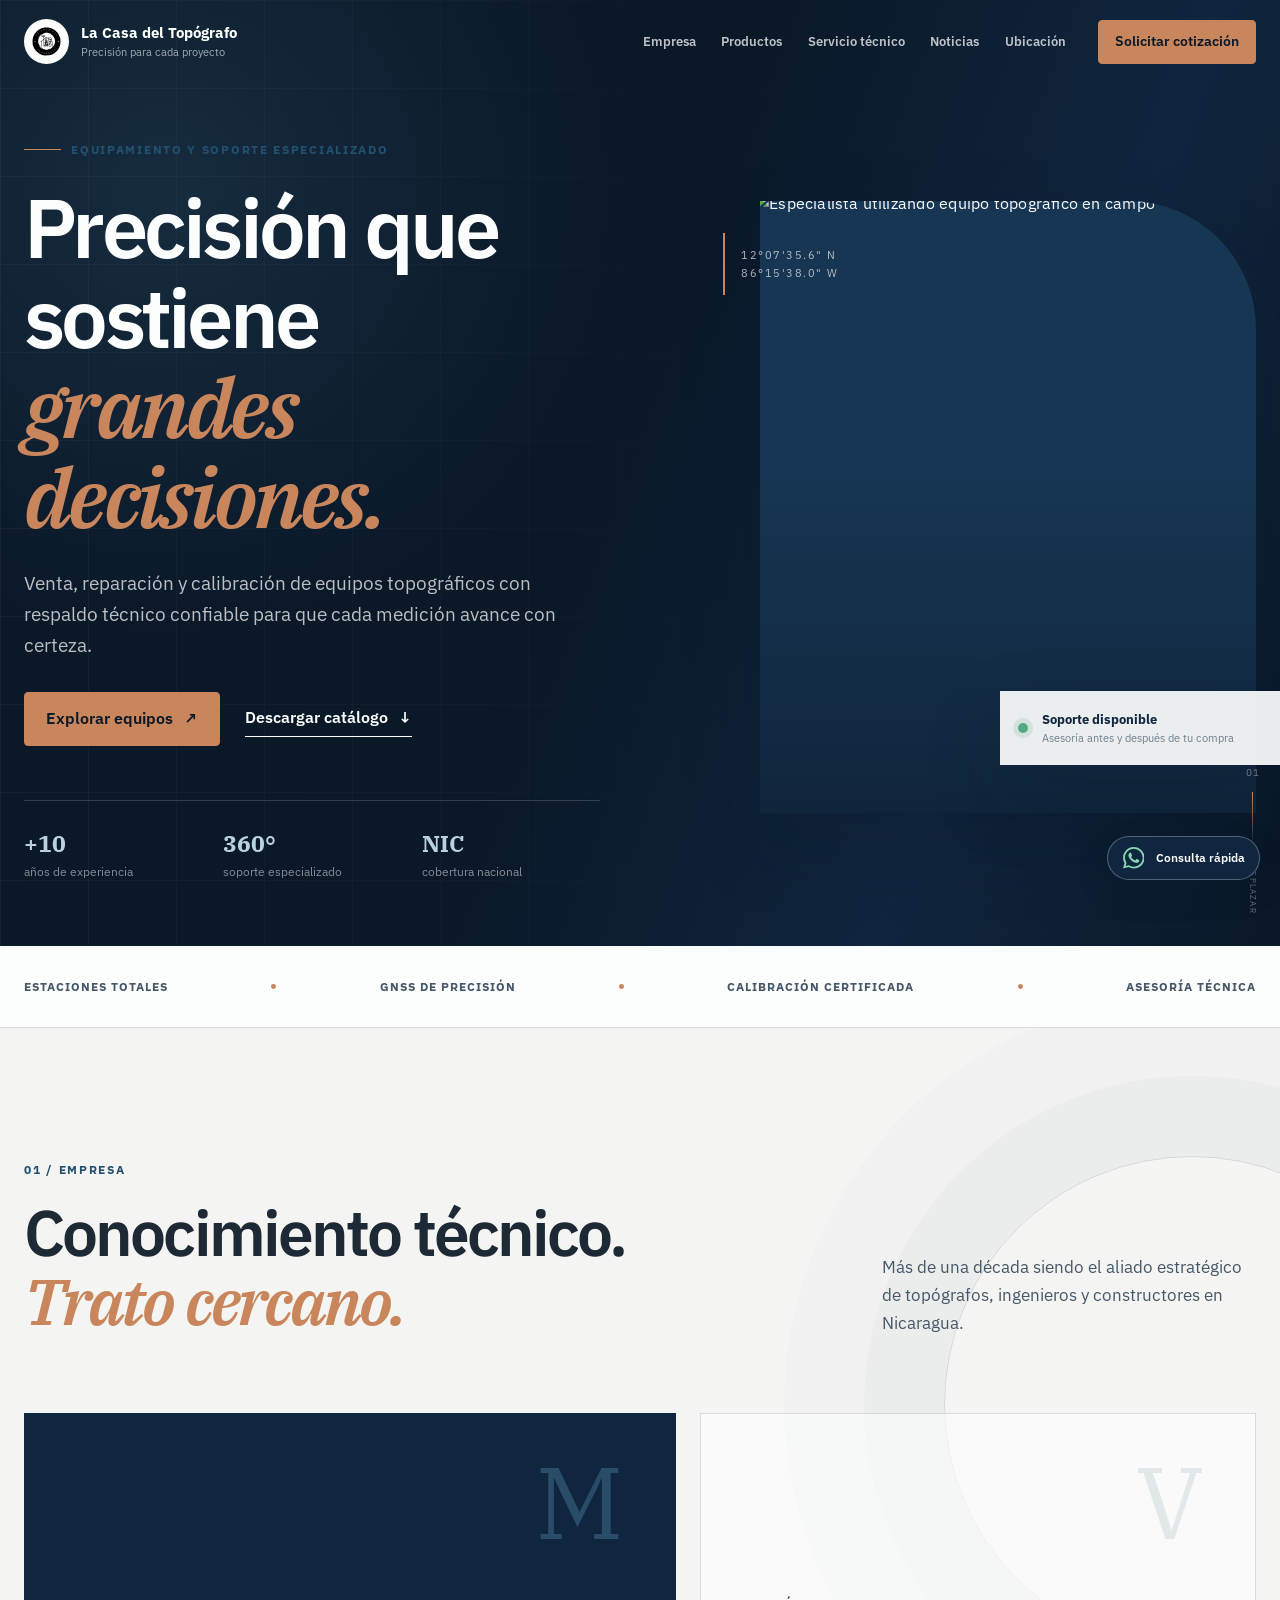
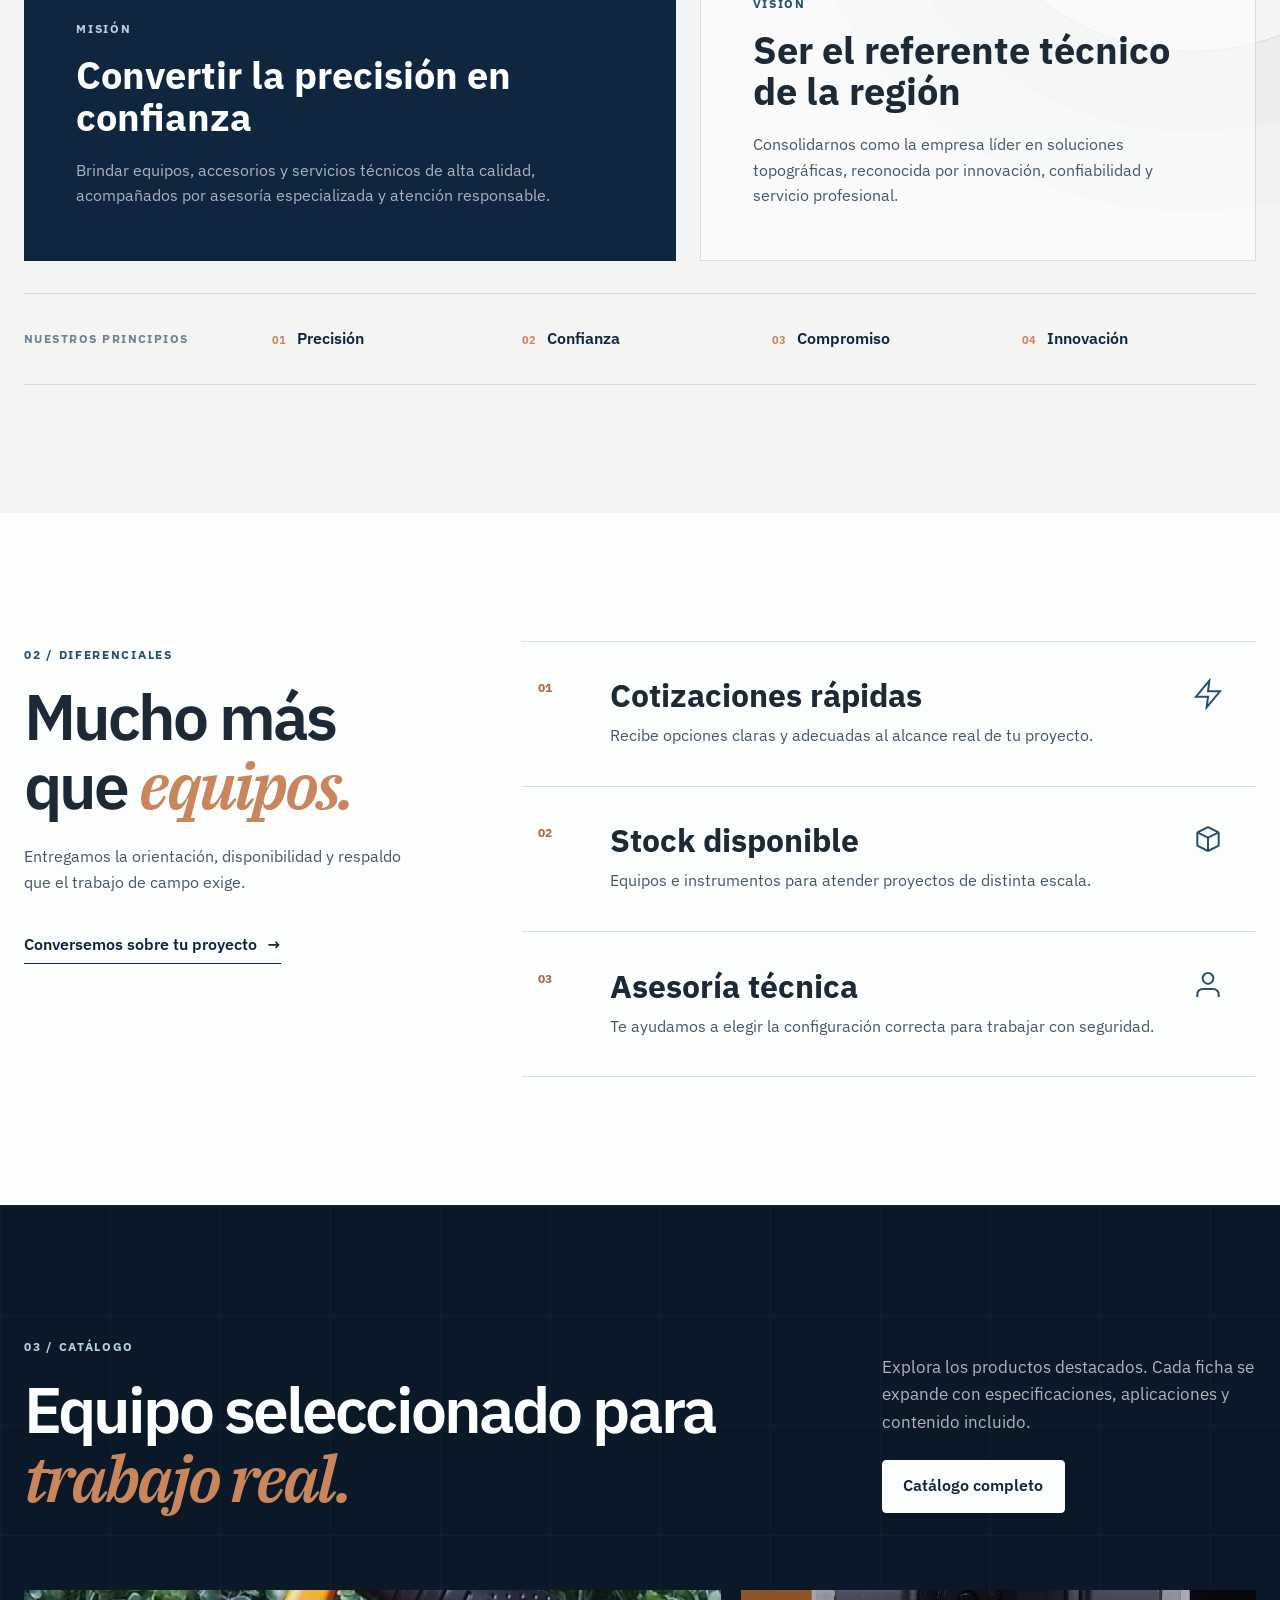
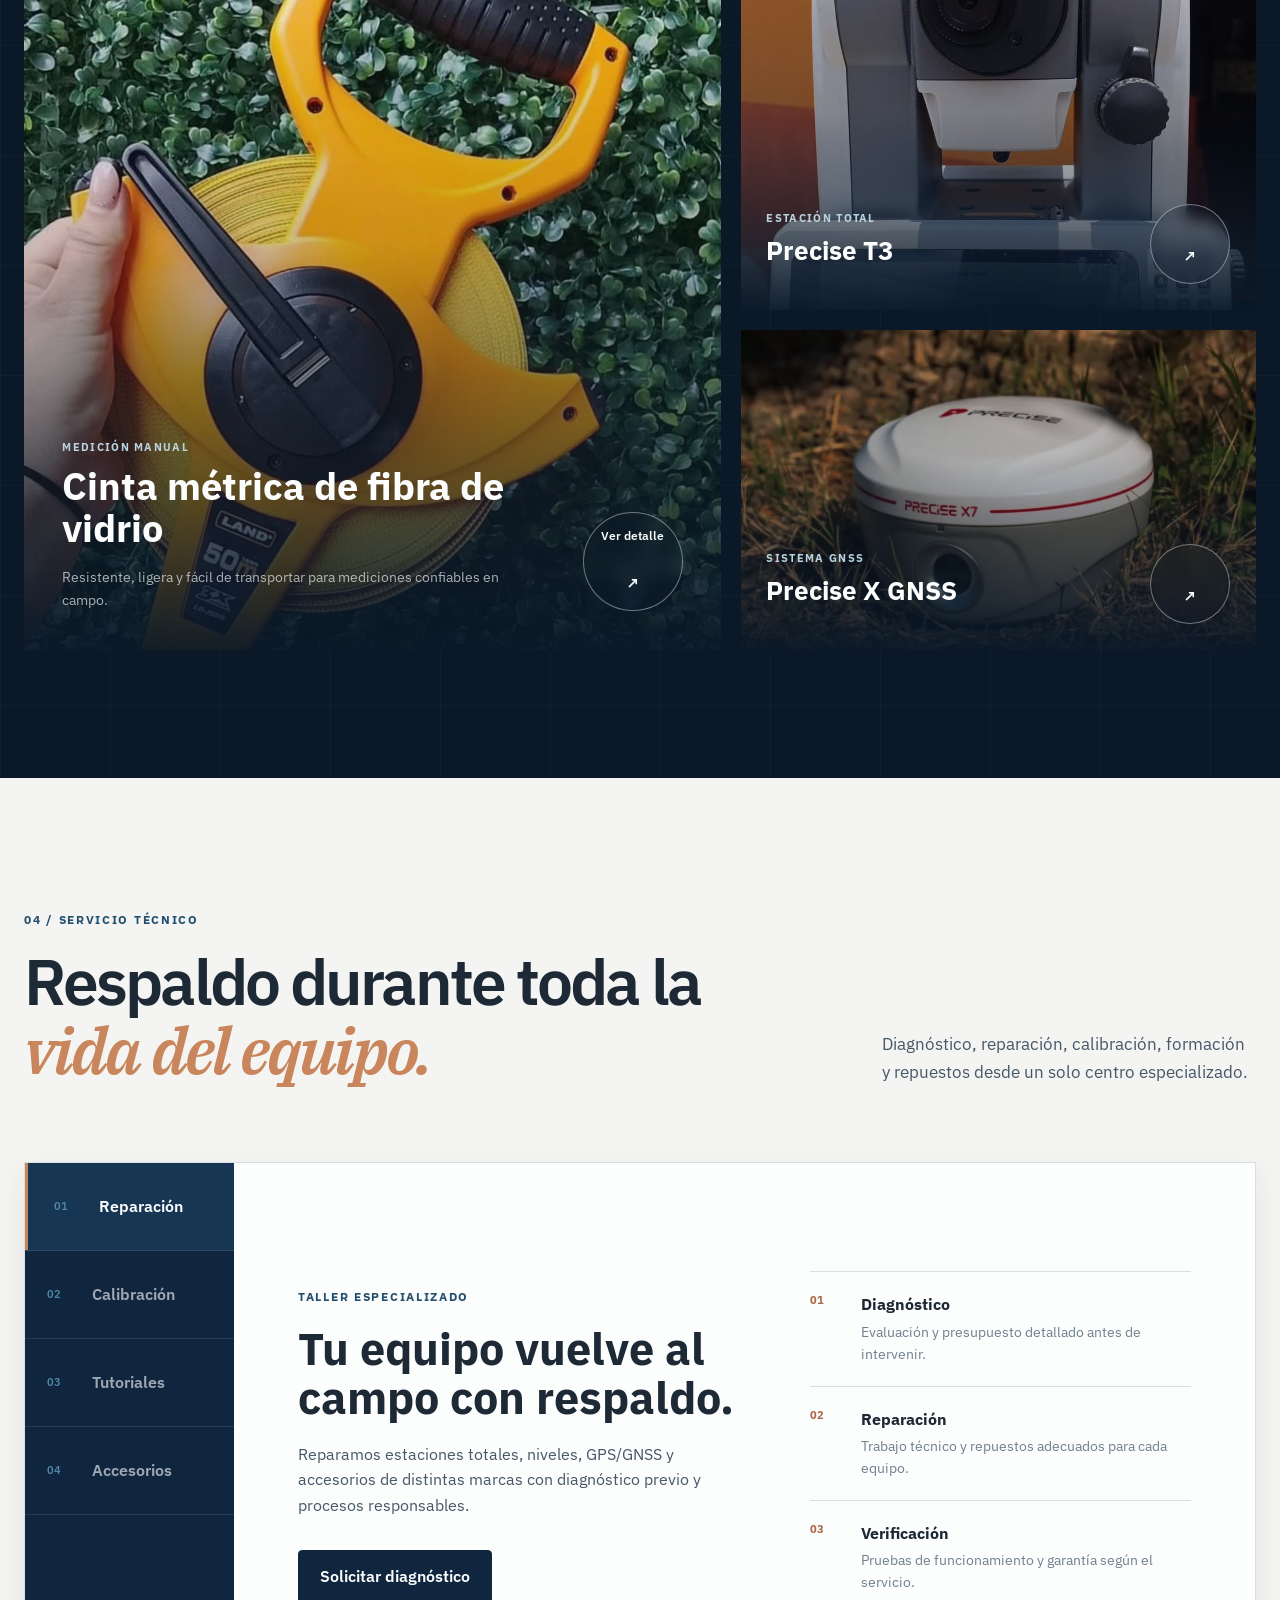
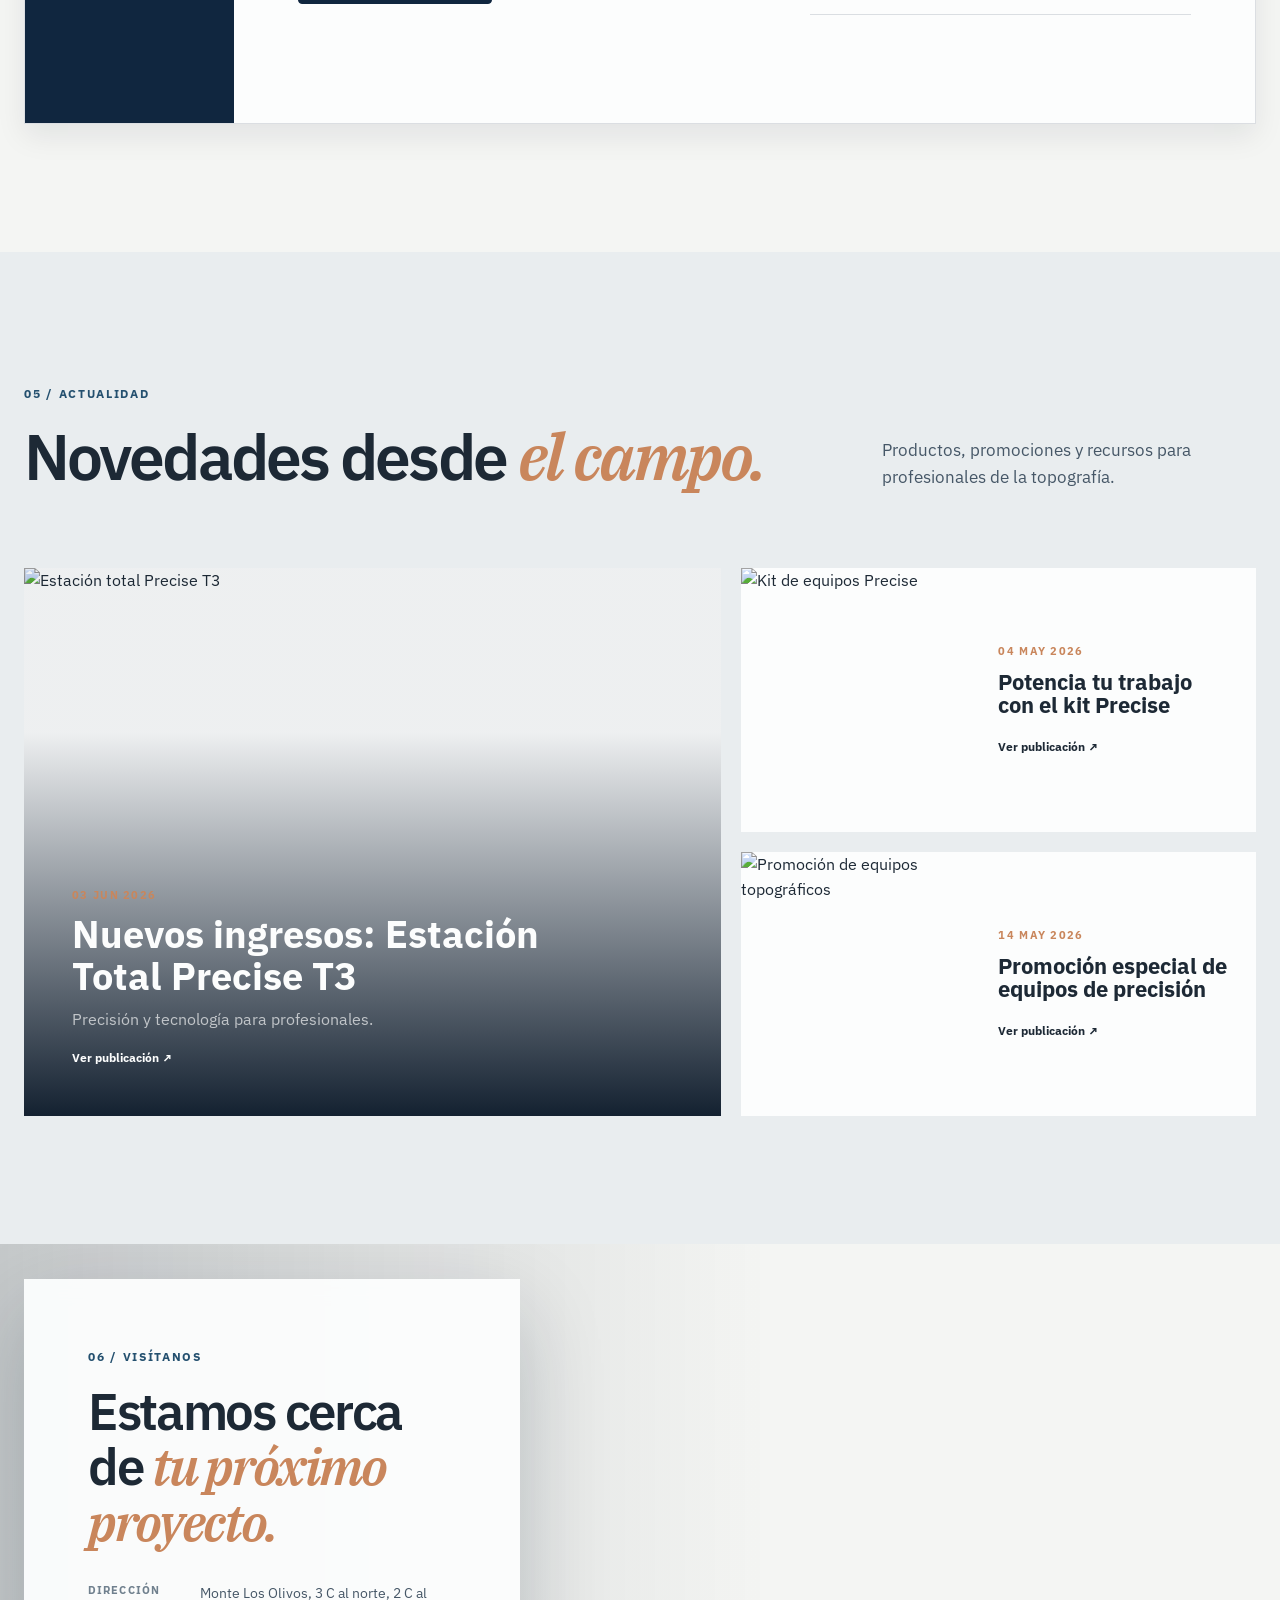
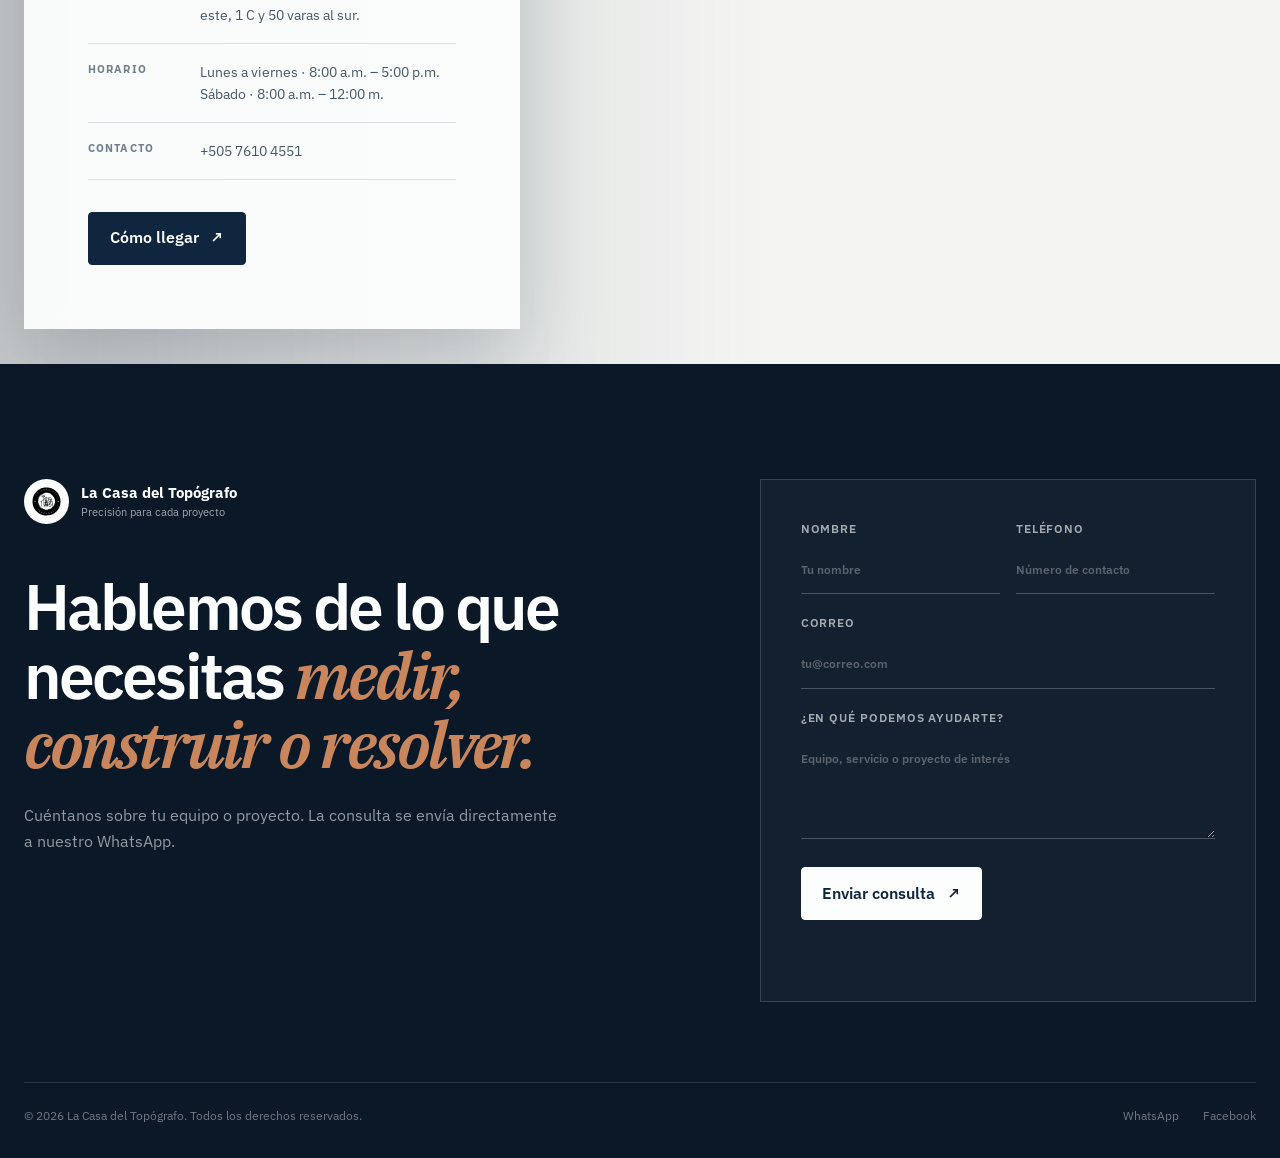
==== commit 1f85a37e: "Redesign for a clean, professional, responsive, interactive look with dark blue and gray colors (6a8" ====
--- a/index.html
+++ b/index.html
@@ -3,964 +3,362 @@
 <head>
   <meta charset="UTF-8">
   <meta name="viewport" content="width=device-width, initial-scale=1.0">
+  <meta name="theme-color" content="#10263f">
   <link rel="icon" href="./Assets/head/image.png">
-  <title>La casa del topógrafo - Construye tus proyectos con las mejores herramientas</title>
-  <meta name="description" content="Compra materiales de construcción y herramientas desde la comodidad de tu casa. Rápido, variedad y al mejor precio del mercado.">
-  <link rel="stylesheet" href="./Estilos/styles.css">
-  <link rel="stylesheet" href="https://unpkg.com/leaflet@1.9.4/dist/leaflet.css" integrity="sha256-p4NxAoJBhIIN+hmNHrzRCf9tD/miZyoHS5obTRR9BMY=" crossorigin=""/>
+  <title>La Casa del Topógrafo | Equipos, calibración y soporte técnico</title>
+  <meta name="description" content="Equipos topográficos, calibración, reparación y asesoría técnica profesional en Nicaragua.">
   <link rel="preconnect" href="https://fonts.googleapis.com">
   <link rel="preconnect" href="https://fonts.gstatic.com" crossorigin>
-  <link href="https://fonts.googleapis.com/css2?family=Inter:wght@400;500;600;700&display=swap" rel="stylesheet">
+  <link href="https://fonts.googleapis.com/css2?family=IBM+Plex+Sans:wght@400;500;600;700&family=IBM+Plex+Serif:ital,wght@0,600;1,600&display=swap" rel="stylesheet">
+  <link rel="stylesheet" href="https://unpkg.com/leaflet@1.9.4/dist/leaflet.css" integrity="sha256-p4NxAoJBhIIN+hmNHrzRCf9tD/miZyoHS5obTRR9BMY=" crossorigin="">
+  <link rel="stylesheet" href="./Estilos/styles.css">
 </head>
 <body>
-
-  <!-- Header -->
+  <a class="skip-link" href="#contenido">Saltar al contenido</a>
+
   <header class="header" id="header">
-    <div class="container header-container">
-      <a href="#" class="logo">
-        <img src="./Assets/logo-la casa del topografo.svg" class="logo-icon">
-        <span class="logo-text">La casa del topógrafo</span>
+    <div class="container header__inner">
+      <a href="#inicio" class="brand" aria-label="La Casa del Topógrafo, inicio">
+        <span class="brand__mark"><img src="./Assets/logo-la casa del topografo.svg" alt=""></span>
+        <span class="brand__copy">
+          <strong>La Casa del Topógrafo</strong>
+          <small>Precisión para cada proyecto</small>
+        </span>
       </a>
-      
-      <nav class="nav" id="nav">
-        <ul class="nav-list">
-          <li><a href="#inicio" class="nav-link active">Inicio</a></li>
-          <li><a href="#nosotros" class="nav-link">Nosotros</a></li>
-          <li><a href="#servicios" class="nav-link">Servicios</a></li>
-          <li><a href="#productos" class="nav-link">Productos</a></li>
-          <li><a href="#servicio-tecnico" class="nav-link">Servicio Técnico</a></li>
-          <li><a href="#noticias" class="nav-link">Noticias</a></li>
-          <li><a href="#ubicacion" class="nav-link">Ubicación</a></li>
-          <li><a href="#contacto" class="nav-link">Contacto</a></li>
-        </ul>
+
+      <nav class="nav" aria-label="Navegación principal">
+        <a href="#nosotros" class="nav__link">Empresa</a>
+        <a href="#productos" class="nav__link">Productos</a>
+        <a href="#servicio-tecnico" class="nav__link">Servicio técnico</a>
+        <a href="#noticias" class="nav__link">Noticias</a>
+        <a href="#ubicacion" class="nav__link">Ubicación</a>
       </nav>
-      
-      
-      
-      <button class="menu-toggle" id="menuToggle" aria-label="Abrir menú">
-        <span class="hamburger"></span>
+
+      <a class="button button--compact header__cta" href="https://wa.me/50576104551?text=Hola%2C%20deseo%20solicitar%20una%20cotizaci%C3%B3n" target="_blank" rel="noreferrer noopener">Solicitar cotización</a>
+
+      <button class="menu-toggle" id="menuToggle" type="button" aria-expanded="false" aria-controls="mobileMenu" aria-label="Abrir menú">
+        <span></span><span></span>
       </button>
     </div>
+
+    <div class="mobile-menu" id="mobileMenu" aria-hidden="true">
+      <nav class="mobile-menu__nav" aria-label="Navegación móvil">
+        <a href="#inicio">Inicio</a>
+        <a href="#nosotros">Empresa</a>
+        <a href="#productos">Productos</a>
+        <a href="#servicio-tecnico">Servicio técnico</a>
+        <a href="#noticias">Noticias</a>
+        <a href="#ubicacion">Ubicación</a>
+        <a href="#contacto">Contacto</a>
+      </nav>
+    </div>
   </header>
 
-  <!-- Mobile Menu -->
-  <div class="mobile-menu" id="mobileMenu">
-    <ul class="mobile-nav-list">
-      <li><a href="#inicio" class="mobile-nav-link">Inicio</a></li>
-      <li><a href="#nosotros" class="mobile-nav-link">Nosotros</a></li>
-      <li><a href="#servicios" class="mobile-nav-link">Servicios</a></li>
-      <li><a href="#productos" class="mobile-nav-link">Productos</a></li>
-      <li><a href="#servicio-tecnico" class="mobile-nav-link">Servicio Técnico</a></li>
-      <li><a href="#noticias" class="mobile-nav-link">Noticias</a></li>
-      <li><a href="#ubicacion" class="mobile-nav-link">Ubicación</a></li>
-      <li><a href="#contacto" class="mobile-nav-link">Contacto</a></li>
-    </ul>
-  </div>
-
-  <main>
-    <!-- Hero Section -->
+  <main id="contenido">
     <section class="hero" id="inicio">
-      <div class="container hero-container">
-        <div class="hero-content">
-          <h1 class="hero-title">
-            Todo para el topógrafo <span class="text-gold">en un solo lugar</span>
-          </h1>
-          <p class="hero-description">
-            Venta, reparación y calibración con respaldo técnico confiable para garantizar precisión en cada proyecto.
-          </p>
-          <a href="./Assets/catalogos/CATALOGO OFICIAL LA CASA DEL TOPOGRAFO DIGITAL-1.pdf" class="btn btn-primary btn-lg">
-            <svg class="btn-icon" viewBox="0 0 24 24" fill="none" stroke="currentColor" stroke-width="2">
-              <path d="M9 5H7a2 2 0 00-2 2v12a2 2 0 002 2h10a2 2 0 002-2V7a2 2 0 00-2-2h-2M9 5a2 2 0 002 2h2a2 2 0 002-2M9 5a2 2 0 012-2h2a2 2 0 012 2"/>
-            </svg>
-            Ver Catálogo de Productos
-          </a>
-        </div>
-        <div class="hero-image-wrapper">
-          <img src="./Assets/topografo-section.webp" alt="Trabajador de construcción profesional" class="hero-image" fetchpriority="high">
-          <div class="hero-image-accent"></div>
-          <div class="hero-image-accent-2"></div>
-        </div>
-      </div>
-    </section>
-
-    <!-- ==============================
-         MISIÓN & VISIÓN SECTION
-    ================================ -->
-    <section class="mision-vision" id="nosotros">
+      <div class="hero__grid-lines" aria-hidden="true"></div>
+      <div class="container hero__layout">
+        <div class="hero__content reveal">
+          <div class="eyebrow"><span></span> Equipamiento y soporte especializado</div>
+          <h1>Precisión que sostiene <em>grandes decisiones.</em></h1>
+          <p>Venta, reparación y calibración de equipos topográficos con respaldo técnico confiable para que cada medición avance con certeza.</p>
+          <div class="hero__actions">
+            <a href="#productos" class="button">Explorar equipos <span aria-hidden="true">↗</span></a>
+            <a href="./Assets/catalogos/CATALOGO OFICIAL LA CASA DEL TOPOGRAFO DIGITAL-1.pdf" class="text-link" target="_blank" rel="noreferrer">Descargar catálogo <span aria-hidden="true">↓</span></a>
+          </div>
+          <div class="hero__metrics" aria-label="Fortalezas de la empresa">
+            <div><strong>+10</strong><span>años de experiencia</span></div>
+            <div><strong>360°</strong><span>soporte especializado</span></div>
+            <div><strong>NIC</strong><span>cobertura nacional</span></div>
+          </div>
+        </div>
+
+        <div class="hero__visual reveal" data-delay="1">
+          <div class="hero__image-wrap" data-parallax>
+            <img src="./Assets/topografo-section.webp" alt="Especialista utilizando equipo topográfico en campo" fetchpriority="high">
+          </div>
+          <div class="hero__status">
+            <span class="status-dot"></span>
+            <div><strong>Soporte disponible</strong><small>Asesoría antes y después de tu compra</small></div>
+          </div>
+          <div class="hero__coordinate" aria-hidden="true">12°07'35.6&quot; N<br>86°15'38.0&quot; W</div>
+        </div>
+      </div>
+      <div class="hero__rail" aria-hidden="true"><span>01</span><i></i><small>Desplazar</small></div>
+    </section>
+
+    <section class="trust-strip" aria-label="Servicios principales">
+      <div class="container trust-strip__inner">
+        <span>Estaciones totales</span><i></i><span>GNSS de precisión</span><i></i><span>Calibración certificada</span><i></i><span>Asesoría técnica</span>
+      </div>
+    </section>
+
+    <section class="section about" id="nosotros">
       <div class="container">
-        <div class="mv-header">
-          <span class="mv-eyebrow">Quiénes somos</span>
-          <h2 class="section-title">Nuestra <span class="text-gold">esencia</span></h2>
-          <p class="section-subtitle">
-            Más de una década siendo el aliado estratégico de topógrafos, ingenieros y constructores en Nicaragua.
-          </p>
-        </div>
-
-        <div class="mv-grid">
-          <!-- Misión -->
-          <div class="mv-card mv-card--mision">
-            <div class="mv-card-icon">
-              <svg viewBox="0 0 24 24" fill="none" stroke="currentColor" stroke-width="1.8">
-                <circle cx="12" cy="12" r="10"/>
-                <circle cx="12" cy="12" r="6"/>
-                <circle cx="12" cy="12" r="2"/>
-              </svg>
-            </div>
-            <h3 class="mv-card-label">Misión</h3>
-            <h4 class="mv-card-title">Precisión al servicio del progreso</h4>
-            <p class="mv-card-text">
-              En La casa del topógrafo, brindamos soluciones integrales en equipos de topografía. Nos comprometemos a ofrecer productos de calidad,
-              respaldo técnico confiable y precios competitivos, para garantizar precisión y eficiencia en cada proyecto.
-            </p>
-            <ul class="mv-values">
-              <li>
-                <svg viewBox="0 0 24 24" fill="none" stroke="currentColor" stroke-width="2" class="mv-check"><path d="M20 6L9 17l-5-5"/></svg>
-                Calidad certificada
-              </li>
-              <li>
-                <svg viewBox="0 0 24 24" fill="none" stroke="currentColor" stroke-width="2" class="mv-check"><path d="M20 6L9 17l-5-5"/></svg>
-                Soporte técnico real
-              </li>
-              <li>
-                <svg viewBox="0 0 24 24" fill="none" stroke="currentColor" stroke-width="2" class="mv-check"><path d="M20 6L9 17l-5-5"/></svg>
-                Entrega oportuna
-              </li>
-            </ul>
-          </div>
-
-          <!-- Divisor central -->
-          <div class="mv-divider" aria-hidden="true">
-            <div class="mv-divider-line"></div>
-            <div class="mv-divider-icon">
-              <svg viewBox="0 0 24 24" fill="none" stroke="currentColor" stroke-width="1.8">
-                <path d="M12 2L2 7l10 5 10-5-10-5zM2 17l10 5 10-5M2 12l10 5 10-5"/>
-              </svg>
-            </div>
-            <div class="mv-divider-line"></div>
-          </div>
-
-          <!-- Visión -->
-          <div class="mv-card mv-card--vision">
-            <div class="mv-card-icon mv-card-icon--vision">
-              <svg viewBox="0 0 24 24" fill="none" stroke="currentColor" stroke-width="1.8">
-                <path d="M1 12s4-8 11-8 11 8 11 8-4 8-11 8-11-8-11-8z"/>
-                <circle cx="12" cy="12" r="3"/>
-              </svg>
-            </div>
-            <h3 class="mv-card-label mv-card-label--vision">Visión</h3>
-            <h4 class="mv-card-title">Liderar la topografía en Centroamérica</h4>
-            <p class="mv-card-text">
-              Ser la empresa líder en Nicaragua en venta, reparación y calibración de equipos topográficos, reconocida por su confiabilidad, innovación y servicio.
-              Aspiramos a consolidarnos como el lugar de referencia donde el profesional de la topografía encuentre todo lo que necesita en un solo sitio.
-            </p>
-            <ul class="mv-values">
-              <li>
-                <svg viewBox="0 0 24 24" fill="none" stroke="currentColor" stroke-width="2" class="mv-check mv-check--vision"><path d="M20 6L9 17l-5-5"/></svg>
-                Expansión regional
-              </li>
-              <li>
-                <svg viewBox="0 0 24 24" fill="none" stroke="currentColor" stroke-width="2" class="mv-check mv-check--vision"><path d="M20 6L9 17l-5-5"/></svg>
-                Innovación tecnológica
-              </li>
-              <li>
-                <svg viewBox="0 0 24 24" fill="none" stroke="currentColor" stroke-width="2" class="mv-check mv-check--vision"><path d="M20 6L9 17l-5-5"/></svg>
-                Formación continua
-              </li>
-            </ul>
-          </div>
-        </div>
-
-        <!-- Valores strip -->
-        <div class="valores-strip">
-          <div class="valor-item">
-            <span class="valor-num">01</span>
-            <span class="valor-label">Precisión</span>
-          </div>
-          <div class="valor-sep" aria-hidden="true"></div>
-          <div class="valor-item">
-            <span class="valor-num">02</span>
-            <span class="valor-label">Confianza</span>
-          </div>
-          <div class="valor-sep" aria-hidden="true"></div>
-          <div class="valor-item">
-            <span class="valor-num">03</span>
-            <span class="valor-label">Compromiso</span>
-          </div>
-          <div class="valor-sep" aria-hidden="true"></div>
-          <div class="valor-item">
-            <span class="valor-num">04</span>
-            <span class="valor-label">Innovación</span>
-          </div>
-        </div>
-      </div>
-    </section>
-
-    <!-- Features Section -->
-    <section class="features" id="servicios">
+        <div class="section-heading section-heading--split reveal">
+          <div>
+            <span class="section-index">01 / Empresa</span>
+            <h2>Conocimiento técnico.<br><em>Trato cercano.</em></h2>
+          </div>
+          <p>Más de una década siendo el aliado estratégico de topógrafos, ingenieros y constructores en Nicaragua.</p>
+        </div>
+
+        <div class="about__grid">
+          <article class="statement-card statement-card--dark reveal">
+            <span class="statement-card__number">M</span>
+            <div>
+              <span class="card-kicker">Misión</span>
+              <h3>Convertir la precisión en confianza</h3>
+              <p>Brindar equipos, accesorios y servicios técnicos de alta calidad, acompañados por asesoría especializada y atención responsable.</p>
+            </div>
+          </article>
+          <article class="statement-card reveal" data-delay="1">
+            <span class="statement-card__number">V</span>
+            <div>
+              <span class="card-kicker">Visión</span>
+              <h3>Ser el referente técnico de la región</h3>
+              <p>Consolidarnos como la empresa líder en soluciones topográficas, reconocida por innovación, confiabilidad y servicio profesional.</p>
+            </div>
+          </article>
+        </div>
+
+        <div class="values-row reveal">
+          <span>Nuestros principios</span>
+          <ol>
+            <li><b>01</b> Precisión</li>
+            <li><b>02</b> Confianza</li>
+            <li><b>03</b> Compromiso</li>
+            <li><b>04</b> Innovación</li>
+          </ol>
+        </div>
+      </div>
+    </section>
+
+    <section class="section advantages" id="servicios">
+      <div class="container advantages__layout">
+        <div class="advantages__intro reveal">
+          <span class="section-index">02 / Diferenciales</span>
+          <h2>Mucho más que <em>equipos.</em></h2>
+          <p>Entregamos la orientación, disponibilidad y respaldo que el trabajo de campo exige.</p>
+          <a href="#contacto" class="text-link">Conversemos sobre tu proyecto <span aria-hidden="true">→</span></a>
+        </div>
+        <div class="advantages__list">
+          <article class="advantage reveal">
+            <span>01</span>
+            <div><h3>Cotizaciones rápidas</h3><p>Recibe opciones claras y adecuadas al alcance real de tu proyecto.</p></div>
+            <svg viewBox="0 0 24 24" aria-hidden="true"><path d="M13 2L3 14h9l-1 8 10-12h-9l1-8z"/></svg>
+          </article>
+          <article class="advantage reveal" data-delay="1">
+            <span>02</span>
+            <div><h3>Stock disponible</h3><p>Equipos e instrumentos para atender proyectos de distinta escala.</p></div>
+            <svg viewBox="0 0 24 24" aria-hidden="true"><path d="M20 7l-8-4-8 4m16 0l-8 4m8-4v10l-8 4m0-10L4 7m8 4v10M4 7v10l8 4"/></svg>
+          </article>
+          <article class="advantage reveal" data-delay="2">
+            <span>03</span>
+            <div><h3>Asesoría técnica</h3><p>Te ayudamos a elegir la configuración correcta para trabajar con seguridad.</p></div>
+            <svg viewBox="0 0 24 24" aria-hidden="true"><path d="M20 21v-2a4 4 0 00-4-4H8a4 4 0 00-4 4v2M12 11a4 4 0 100-8 4 4 0 000 8"/></svg>
+          </article>
+        </div>
+      </div>
+    </section>
+
+    <section class="section products" id="productos">
       <div class="container">
-        <h2 class="section-title">¿Por qué elegir <span class="text-gold">La casa del topógrafo</span>?</h2>
-        <p class="section-subtitle">
-          No solo vendemos equipos. Te damos la precisión, el respaldo y la confianza que tu trabajo exige.
-        </p>
-        
-        <div class="features-grid">
-          <div class="feature-card">
-            <div class="feature-icon">
-              <svg viewBox="0 0 24 24" fill="none" stroke="currentColor" stroke-width="2">
-                <path d="M13 2L3 14h9l-1 8 10-12h-9l1-8z"/>
-              </svg>
-            </div>
-            <h3 class="feature-title">Cotizaciones Rápidas</h3>
-            <p class="feature-description">
-              Cotiza tus herramientas y recibe el monto en segundos.
-            </p>
-          </div>
-          
-          <div class="feature-card">
-            <div class="feature-icon">
-              <svg viewBox="0 0 24 24" fill="none" stroke="currentColor" stroke-width="2">
-                <path d="M20 7l-8-4-8 4m16 0l-8 4m8-4v10l-8 4m0-10L4 7m8 4v10M4 7v10l8 4"/>
-              </svg>
-            </div>
-            <h3 class="feature-title">Stock Siempre Disponible</h3>
-            <p class="feature-description">
-              Contamos con equipos de topografía para atender proyectos de cualquier tamaño con precisión y eficiencia.
-            </p>
-          </div>
-          
-          <div class="feature-card">
-            <div class="feature-icon">
-              <svg viewBox="0 0 24 24" fill="none" stroke="currentColor" stroke-width="2">
-                <path d="M17 21v-2a4 4 0 00-4-4H5a4 4 0 00-4 4v2M9 11a4 4 0 100-8 4 4 0 000 8zM23 21v-2a4 4 0 00-3-3.87M16 3.13a4 4 0 010 7.75"/>
-              </svg>
-            </div>
-            <h3 class="feature-title">Asesoría Técnica</h3>
-            <p class="feature-description">
-              Nuestros expertos están listos para ayudarte a elegir las mejores herramientas para tu proyecto.
-            </p>
-          </div>
-        </div>
-      </div>
-    </section>
-
-    <!-- Catalog Section -->
-    <section class="catalog" id="productos">
+        <div class="section-heading section-heading--split section-heading--light reveal">
+          <div>
+            <span class="section-index">03 / Catálogo</span>
+            <h2>Equipo seleccionado para <em>trabajo real.</em></h2>
+          </div>
+          <div class="section-heading__action">
+            <p>Explora los productos destacados. Cada ficha se expande con especificaciones, aplicaciones y contenido incluido.</p>
+            <a href="./Assets/catalogos/CATALOGO OFICIAL LA CASA DEL TOPOGRAFO DIGITAL-1.pdf" class="button button--light" target="_blank" rel="noreferrer">Catálogo completo</a>
+          </div>
+        </div>
+
+        <div class="product-grid">
+          <article class="product-card product-card--wide reveal" data-product-card="cinta">
+            <div class="product-card__media"><img src="./Assets/item-1.jpeg" alt="Cinta métrica de fibra de vidrio"></div>
+            <div class="product-card__content">
+              <div><span class="product-card__tag">Medición manual</span><h3>Cinta métrica de fibra de vidrio</h3></div>
+              <p>Resistente, ligera y fácil de transportar para mediciones confiables en campo.</p>
+              <button class="product-card__button" type="button" data-product="cinta">Ver detalle <span>↗</span></button>
+            </div>
+          </article>
+
+          <article class="product-card reveal" data-delay="1" data-product-card="t3">
+            <div class="product-card__media"><img src="./Assets/item-2.jpeg" alt="Estación Total Precise T3"></div>
+            <div class="product-card__content">
+              <div><span class="product-card__tag">Estación total</span><h3>Precise T3</h3></div>
+              <p>Solución completa para levantamientos con precisión y productividad.</p>
+              <button class="product-card__button" type="button" data-product="t3">Ver detalle <span>↗</span></button>
+            </div>
+          </article>
+
+          <article class="product-card reveal" data-delay="2" data-product-card="gnss">
+            <div class="product-card__media"><img src="./Assets/item-3.jpeg" alt="Sistema Precise X GNSS"></div>
+            <div class="product-card__content">
+              <div><span class="product-card__tag">Sistema GNSS</span><h3>Precise X GNSS</h3></div>
+              <p>Base y rover para posicionamiento de alta precisión en proyectos exigentes.</p>
+              <button class="product-card__button" type="button" data-product="gnss">Ver detalle <span>↗</span></button>
+            </div>
+          </article>
+        </div>
+      </div>
+    </section>
+
+    <section class="section technical" id="servicio-tecnico">
       <div class="container">
-        <div class="catalog-header">
+        <div class="section-heading section-heading--split reveal">
           <div>
-            <h2 class="section-title text-left">Nuestro Catálogo</h2>
-            <p class="section-subtitle text-left">
-              Explora nuestra amplia gama de productos que harán tus obras más sencillas.
-            </p>
-          </div>
-          <a href="#" class="btn btn-outline">Consultar Catálogo Completo</a>
-        </div>
-        
-        <div class="catalog-grid">
-          <div class="catalog-card catalog-card-featured" href="">
-            <img src="./Assets/item-1.jpeg" alt="Cinta métrica de fibra de vidrio" class="catalog-image">
-            <div class="catalog-content">
-              <h3 class="catalog-title">Cinta metrica de fibra de vidrio</h3>
-              <p class="catalog-description"></p>
-              <a href="#" class="catalog-link">
-                Ver productos
-                <svg class="link-arrow" viewBox="0 0 24 24" fill="none" stroke="currentColor" stroke-width="2">
-                  <path d="M5 12h14M12 5l7 7-7 7"/>
-                </svg>
-              </a>
-            </div>
-          </div>
-          
-          <div class="catalog-card">
-            <img src="./Assets/item-2.jpeg" alt="Estacion Total T3" class="catalog-image">
-            <div class="catalog-content">
-              <h3 class="catalog-title">Estacion Total T3</h3>
-              <p class="catalog-description">INCLUYE: Estacion total T3, tripode, prisma y baston</p>
-              <a href="#" class="catalog-link">
-                Ver productos
-                <svg class="link-arrow" viewBox="0 0 24 24" fill="none" stroke="currentColor" stroke-width="2">
-                  <path d="M5 12h14M12 5l7 7-7 7"/>
-                </svg>
-              </a>
-            </div>
-          </div>
-          
-          <div class="catalog-card">
-            <img src="./Assets/item-3.jpeg" alt="PRECISE X - GNSS" class="catalog-image">
-            <div class="catalog-content">
-              <h3 class="catalog-title">PRECISE X - GNSS</h3>
-              <p class="catalog-description">INCLUYE: Receptor base, receptor rover, tripode,....</p>
-              <a href="#" class="catalog-link">
-                Ver productos
-                <svg class="link-arrow" viewBox="0 0 24 24" fill="none" stroke="currentColor" stroke-width="2">
-                  <path d="M5 12h14M12 5l7 7-7 7"/>
-                </svg>
-              </a>
-            </div>
-          </div>
-        </div>
-      </div>
-    </section>
-
-    <!-- ==============================
-         SERVICIO TÉCNICO SECTION
-    ================================ -->
-    <section class="servicio-tecnico" id="servicio-tecnico">
+            <span class="section-index">04 / Servicio técnico</span>
+            <h2>Respaldo durante toda la <em>vida del equipo.</em></h2>
+          </div>
+          <p>Diagnóstico, reparación, calibración, formación y repuestos desde un solo centro especializado.</p>
+        </div>
+
+        <div class="technical__shell reveal">
+          <div class="technical__tabs" role="tablist" aria-label="Servicios técnicos">
+            <button class="technical__tab is-active" id="tab-btn-reparacion" role="tab" aria-selected="true" aria-controls="tab-reparacion" data-tab="reparacion"><span>01</span> Reparación</button>
+            <button class="technical__tab" id="tab-btn-calibracion" role="tab" aria-selected="false" aria-controls="tab-calibracion" data-tab="calibracion"><span>02</span> Calibración</button>
+            <button class="technical__tab" id="tab-btn-tutoriales" role="tab" aria-selected="false" aria-controls="tab-tutoriales" data-tab="tutoriales"><span>03</span> Tutoriales</button>
+            <button class="technical__tab" id="tab-btn-accesorios" role="tab" aria-selected="false" aria-controls="tab-accesorios" data-tab="accesorios"><span>04</span> Accesorios</button>
+          </div>
+
+          <div class="technical__panels">
+            <article class="technical__panel is-active" id="tab-reparacion" role="tabpanel" aria-labelledby="tab-btn-reparacion">
+              <div class="technical__copy">
+                <span class="card-kicker">Taller especializado</span>
+                <h3>Tu equipo vuelve al campo con respaldo.</h3>
+                <p>Reparamos estaciones totales, niveles, GPS/GNSS y accesorios de distintas marcas con diagnóstico previo y procesos responsables.</p>
+                <a href="https://wa.me/50576104551?text=Hola%2C%20necesito%20un%20diagn%C3%B3stico%20para%20mi%20equipo" class="button" target="_blank" rel="noreferrer noopener">Solicitar diagnóstico</a>
+              </div>
+              <ol class="technical__steps">
+                <li><span>01</span><div><strong>Diagnóstico</strong><p>Evaluación y presupuesto detallado antes de intervenir.</p></div></li>
+                <li><span>02</span><div><strong>Reparación</strong><p>Trabajo técnico y repuestos adecuados para cada equipo.</p></div></li>
+                <li><span>03</span><div><strong>Verificación</strong><p>Pruebas de funcionamiento y garantía según el servicio.</p></div></li>
+              </ol>
+            </article>
+
+            <article class="technical__panel" id="tab-calibracion" role="tabpanel" aria-labelledby="tab-btn-calibracion" hidden>
+              <div class="technical__copy"><span class="card-kicker">Control de precisión</span><h3>Mediciones confiables, proyecto tras proyecto.</h3><p>Comprobamos y ajustamos el desempeño de tus instrumentos para reducir desviaciones y proteger la calidad de tus levantamientos.</p><a href="https://wa.me/50576104551?text=Hola%2C%20deseo%20calibrar%20un%20equipo" class="button" target="_blank" rel="noreferrer noopener">Agendar calibración</a></div>
+              <div class="technical__feature-list"><div><span>01</span><strong>Inspección integral</strong></div><div><span>02</span><strong>Ajustes especializados</strong></div><div><span>03</span><strong>Reporte del servicio</strong></div></div>
+            </article>
+
+            <article class="technical__panel" id="tab-tutoriales" role="tabpanel" aria-labelledby="tab-btn-tutoriales" hidden>
+              <div class="technical__copy"><span class="card-kicker">Aprendizaje aplicado</span><h3>Aprovecha mejor cada función de tu equipo.</h3><p>Recibe orientación práctica para configuración, operación, cuidado y buenas prácticas de uso en campo.</p><a href="https://wa.me/50576104551?text=Hola%2C%20deseo%20informaci%C3%B3n%20sobre%20tutoriales" class="button" target="_blank" rel="noreferrer noopener">Consultar tutoriales</a></div>
+              <div class="technical__feature-list"><div><span>01</span><strong>Configuración inicial</strong></div><div><span>02</span><strong>Flujos de trabajo</strong></div><div><span>03</span><strong>Cuidado preventivo</strong></div></div>
+            </article>
+
+            <article class="technical__panel" id="tab-accesorios" role="tabpanel" aria-labelledby="tab-btn-accesorios" hidden>
+              <div class="technical__copy"><span class="card-kicker">Compatibilidad y soporte</span><h3>Completa tu configuración con seguridad.</h3><p>Trípodes, bastones, prismas, baterías, cargadores y repuestos para mantener tus operaciones sin interrupciones.</p><a href="https://wa.me/50576104551?text=Hola%2C%20busco%20un%20accesorio%20o%20repuesto" class="button" target="_blank" rel="noreferrer noopener">Buscar accesorio</a></div>
+              <div class="technical__feature-list"><div><span>01</span><strong>Trípodes y bastones</strong></div><div><span>02</span><strong>Prismas y baterías</strong></div><div><span>03</span><strong>Cargadores y repuestos</strong></div></div>
+            </article>
+          </div>
+        </div>
+      </div>
+    </section>
+
+    <section class="section news" id="noticias">
       <div class="container">
-        <div class="st-header">
-          <span class="mv-eyebrow mv-eyebrow--light">Centro especializado</span>
-          <h2 class="section-title section-title--light">Servicio <span class="text-gold">Técnico</span></h2>
-          <p class="section-subtitle section-subtitle--light">
-            Reparación, calibración, tutoriales y accesorios — todo el soporte que necesita tu equipo.
-          </p>
-        </div>
-
-        <!-- Tabs navigation -->
-        <div class="st-tabs" role="tablist" aria-label="Secciones de servicio técnico">
-          <button class="st-tab st-tab--active" role="tab" aria-selected="true" aria-controls="tab-reparacion" id="btn-reparacion" data-tab="reparacion">
-            <svg viewBox="0 0 24 24" fill="none" stroke="currentColor" stroke-width="2" class="st-tab-icon">
-              <path d="M14.7 6.3a1 1 0 000 1.4l1.6 1.6a1 1 0 001.4 0l3.77-3.77a6 6 0 01-7.94 7.94l-6.91 6.91a2.12 2.12 0 01-3-3l6.91-6.91a6 6 0 017.94-7.94l-3.76 3.76z"/>
-            </svg>
-            Reparación
-          </button>
-          <button class="st-tab" role="tab" aria-selected="false" aria-controls="tab-tutoriales" id="btn-tutoriales" data-tab="tutoriales">
-            <svg viewBox="0 0 24 24" fill="none" stroke="currentColor" stroke-width="2" class="st-tab-icon">
-              <polygon points="23 7 16 12 23 17 23 7"/><rect x="1" y="5" width="15" height="14" rx="2" ry="2"/>
-            </svg>
-            Tutoriales
-          </button>
-          <button class="st-tab" role="tab" aria-selected="false" aria-controls="tab-accesorios" id="btn-accesorios" data-tab="accesorios">
-            <svg viewBox="0 0 24 24" fill="none" stroke="currentColor" stroke-width="2" class="st-tab-icon">
-              <circle cx="12" cy="12" r="3"/><path d="M19.07 4.93a10 10 0 010 14.14M4.93 4.93a10 10 0 000 14.14"/>
-            </svg>
-            Accesorios
-          </button>
-          <button class="st-tab" role="tab" aria-selected="false" aria-controls="tab-calibracion" id="btn-calibracion" data-tab="calibracion">
-            <svg viewBox="0 0 24 24" fill="none" stroke="currentColor" stroke-width="2" class="st-tab-icon">
-              <path d="M12 22V12m0 0V2m0 10H2m10 0h10"/><circle cx="12" cy="12" r="3"/>
-            </svg>
-            Calibración
-          </button>
-        </div>
-
-        <!-- Tab panels -->
-        <div class="st-panels">
-
-          <!-- Panel: Reparación -->
-          <div class="st-panel st-panel--active" id="tab-reparacion" role="tabpanel" aria-labelledby="btn-reparacion">
-            <div class="st-reparacion-grid">
-              <div class="st-rep-info">
-                <h3 class="st-panel-title">Taller técnico certificado</h3>
-                <p class="st-panel-text">
-                  Contamos con técnicos especializados en equipos de topografía y geodesia. Reparamos estaciones totales, niveles, GPS/GNSS y accesorios de todas las marcas.
-                </p>
-                <div class="st-rep-steps">
-                  <div class="st-step">
-                    <div class="st-step-num">01</div>
-                    <div>
-                      <strong>Diagnóstico de calidad</strong>
-                      <p>Evaluamos tu equipo con las mejores practicas y te entregamos un presupuesto detallado.</p>
-                    </div>
-                  </div>
-                  <div class="st-step">
-                    <div class="st-step-num">02</div>
-                    <div>
-                      <strong>Reparación certificada</strong>
-                      <p>Usamos repuestos originales y técnicas según estándar del fabricante.</p>
-                    </div>
-                  </div>
-                  <div class="st-step">
-                    <div class="st-step-num">03</div>
-                    <div>
-                      <strong>Garantía de servicio</strong>
-                      <p>Cada reparación cuenta con una garantia establecida por el local.</p>
-                    </div>
-                  </div>
-                </div>
-                <a href="https://wa.me/50576104551?text=Hola%2C%20necesito%20reparaci%C3%B3n%20de%20equipo" class="btn btn-gold" target="_blank" rel="noreferrer noopener">
-                  Solicitar diagnóstico
-                  <svg viewBox="0 0 24 24" fill="none" stroke="currentColor" stroke-width="2" style="width:18px;height:18px;">
-                    <path d="M22 16.92v3a2 2 0 01-2.18 2 19.79 19.79 0 01-8.63-3.07 19.5 19.5 0 01-6-6 19.79 19.79 0 01-3.07-8.67A2 2 0 014.11 2h3a2 2 0 012 1.72 12.84 12.84 0 00.7 2.81 2 2 0 01-.45 2.11L8.09 9.91a16 16 0 006 6l1.27-1.27a2 2 0 012.11-.45 12.84 12.84 0 002.81.7A2 2 0 0122 16.92z"/>
-                  </svg>
-                </a>
-              </div>
-              <div class="st-rep-badges">
-                <div class="st-badge">
-                  <svg viewBox="0 0 24 24" fill="none" stroke="currentColor" stroke-width="1.8">
-                    <rect x="2" y="3" width="20" height="14" rx="2"/><line x1="8" y1="21" x2="16" y2="21"/><line x1="12" y1="17" x2="12" y2="21"/>
-                  </svg>
-                  <span>Estaciones<br>Totales</span>
-                </div>
-                <div class="st-badge">
-                  <svg viewBox="0 0 24 24" fill="none" stroke="currentColor" stroke-width="1.8">
-                    <circle cx="12" cy="12" r="10"/><path d="M12 8v4l3 3"/>
-                  </svg>
-                  <span>GPS /<br>GNSS</span>
-                </div>
-                <div class="st-badge">
-                  <svg viewBox="0 0 24 24" fill="none" stroke="currentColor" stroke-width="1.8">
-                    <path d="M2 12h20M12 2l-4 10 4 10 4-10-4-10z"/>
-                  </svg>
-                  <span>Niveles<br>Ópticos</span>
-                </div>
-                <div class="st-badge">
-                  <svg viewBox="0 0 24 24" fill="none" stroke="currentColor" stroke-width="1.8">
-                    <path d="M12 2L2 7l10 5 10-5-10-5zM2 17l10 5 10-5M2 12l10 5 10-5"/>
-                  </svg>
-                  <span>Drones<br>Topográficos</span>
-                </div>
-                <div class="st-badge">
-                  <svg viewBox="0 0 24 24" fill="none" stroke="currentColor" stroke-width="1.8">
-                    <circle cx="12" cy="12" r="3"/><path d="M19.07 4.93a10 10 0 010 14.14M4.93 4.93a10 10 0 000 14.14"/>
-                  </svg>
-                  <span>Radios de<br>Comunicación</span>
-                </div>
-                <div class="st-badge">
-                  <svg viewBox="0 0 24 24" fill="none" stroke="currentColor" stroke-width="1.8">
-                    <path d="M14.7 6.3a1 1 0 000 1.4l1.6 1.6a1 1 0 001.4 0l3.77-3.77a6 6 0 01-7.94 7.94l-6.91 6.91a2.12 2.12 0 01-3-3l6.91-6.91a6 6 0 017.94-7.94l-3.76 3.76z"/>
-                  </svg>
-                  <span>Accesorios<br>y partes</span>
-                </div>
-              </div>
-            </div>
-          </div>
-
-          <!-- Panel: Tutoriales -->
-          <div class="st-panel" id="tab-tutoriales" role="tabpanel" aria-labelledby="btn-tutoriales">
-            <div class="st-tut-header">
-              <h3 class="st-panel-title">Aprende con nuestros expertos</h3>
-              <p class="st-panel-text">Videos, guías y recursos para dominar tus equipos de topografía.</p>
-            </div>
-
-            <div class="st-tut-filter">
-              <button class="st-filter-btn st-filter-btn--active" data-filter="todos">Todos</button>
-              <button class="st-filter-btn" data-filter="estacion">Estación Total</button>
-              <button class="st-filter-btn" data-filter="gnss">GPS/GNSS</button>
-              <button class="st-filter-btn" data-filter="nivel">Nivel</button>
-              <button class="st-filter-btn" data-filter="software">Software</button>
-            </div>
-
-            <div class="st-tut-grid">
-              <article class="st-tut-card" data-cat="estacion">
-                <div class="st-tut-thumb st-tut-thumb--blue">
-                  <svg viewBox="0 0 24 24" fill="none" stroke="currentColor" stroke-width="1.5" class="st-tut-play-icon">
-                    <circle cx="12" cy="12" r="10"/><polygon points="10 8 16 12 10 16 10 8"/>
-                  </svg>
-                  <span class="st-tut-badge">Estación Total</span>
-                </div>
-                <div class="st-tut-info">
-                  <h4 class="st-tut-title">Configuración inicial de la Estación Total T3</h4>
-                  <p class="st-tut-meta">12 min · Básico</p>
-                  <a href="https://www.facebook.com/share/p/1BYKkJAWg5/?mibextid=wwXIfr" class="st-tut-link" target="_blank" rel="noreferrer noopener">
-                    Ver tutorial
-                    <svg viewBox="0 0 24 24" fill="none" stroke="currentColor" stroke-width="2" class="link-arrow"><path d="M5 12h14M12 5l7 7-7 7"/></svg>
-                  </a>
-                </div>
-              </article>
-
-              <article class="st-tut-card" data-cat="gnss">
-                <div class="st-tut-thumb st-tut-thumb--gold">
-                  <svg viewBox="0 0 24 24" fill="none" stroke="currentColor" stroke-width="1.5" class="st-tut-play-icon">
-                    <circle cx="12" cy="12" r="10"/><polygon points="10 8 16 12 10 16 10 8"/>
-                  </svg>
-                  <span class="st-tut-badge">GPS / GNSS</span>
-                </div>
-                <div class="st-tut-info">
-                  <h4 class="st-tut-title">Levantamiento con PRECISE X — guía rápida</h4>
-                  <p class="st-tut-meta">18 min · Intermedio</p>
-                  <a href="https://www.facebook.com/share/v/1BJkahmQWu/?mibextid=wwXIfr" class="st-tut-link" target="_blank" rel="noreferrer noopener">
-                    Ver tutorial
-                    <svg viewBox="0 0 24 24" fill="none" stroke="currentColor" stroke-width="2" class="link-arrow"><path d="M5 12h14M12 5l7 7-7 7"/></svg>
-                  </a>
-                </div>
-              </article>
-
-              <article class="st-tut-card" data-cat="nivel">
-                <div class="st-tut-thumb st-tut-thumb--teal">
-                  <svg viewBox="0 0 24 24" fill="none" stroke="currentColor" stroke-width="1.5" class="st-tut-play-icon">
-                    <circle cx="12" cy="12" r="10"/><polygon points="10 8 16 12 10 16 10 8"/>
-                  </svg>
-                  <span class="st-tut-badge">Nivel</span>
-                </div>
-                <div class="st-tut-info">
-                  <h4 class="st-tut-title">Nivelación geométrica: técnica y errores comunes</h4>
-                  <p class="st-tut-meta">9 min · Básico</p>
-                  <a href="#" class="st-tut-link">
-                    Próximamente
-                    <svg viewBox="0 0 24 24" fill="none" stroke="currentColor" stroke-width="2" class="link-arrow"><path d="M5 12h14M12 5l7 7-7 7"/></svg>
-                  </a>
-                </div>
-              </article>
-
-              <article class="st-tut-card" data-cat="software">
-                <div class="st-tut-thumb st-tut-thumb--navy">
-                  <svg viewBox="0 0 24 24" fill="none" stroke="currentColor" stroke-width="1.5" class="st-tut-play-icon">
-                    <circle cx="12" cy="12" r="10"/><polygon points="10 8 16 12 10 16 10 8"/>
-                  </svg>
-                  <span class="st-tut-badge">Software</span>
-                </div>
-                <div class="st-tut-info">
-                  <h4 class="st-tut-title">Procesamiento de datos con AutoCAD Civil 3D</h4>
-                  <p class="st-tut-meta">25 min · Avanzado</p>
-                  <a href="#" class="st-tut-link">
-                    Próximamente
-                    <svg viewBox="0 0 24 24" fill="none" stroke="currentColor" stroke-width="2" class="link-arrow"><path d="M5 12h14M12 5l7 7-7 7"/></svg>
-                  </a>
-                </div>
-              </article>
-
-              <article class="st-tut-card" data-cat="estacion">
-                <div class="st-tut-thumb st-tut-thumb--blue">
-                  <svg viewBox="0 0 24 24" fill="none" stroke="currentColor" stroke-width="1.5" class="st-tut-play-icon">
-                    <circle cx="12" cy="12" r="10"/><polygon points="10 8 16 12 10 16 10 8"/>
-                  </svg>
-                  <span class="st-tut-badge">Estación Total</span>
-                </div>
-                <div class="st-tut-info">
-                  <h4 class="st-tut-title">Mantenimiento preventivo: limpieza de lentes y prismas</h4>
-                  <p class="st-tut-meta">7 min · Básico</p>
-                  <a href="#" class="st-tut-link">
-                    Próximamente
-                    <svg viewBox="0 0 24 24" fill="none" stroke="currentColor" stroke-width="2" class="link-arrow"><path d="M5 12h14M12 5l7 7-7 7"/></svg>
-                  </a>
-                </div>
-              </article>
-
-              <article class="st-tut-card" data-cat="gnss">
-                <div class="st-tut-thumb st-tut-thumb--gold">
-                  <svg viewBox="0 0 24 24" fill="none" stroke="currentColor" stroke-width="1.5" class="st-tut-play-icon">
-                    <circle cx="12" cy="12" r="10"/><polygon points="10 8 16 12 10 16 10 8"/>
-                  </svg>
-                  <span class="st-tut-badge">GPS / GNSS</span>
-                </div>
-                <div class="st-tut-info">
-                  <h4 class="st-tut-title">Corrección diferencial RTK en campo</h4>
-                  <p class="st-tut-meta">20 min · Avanzado</p>
-                  <a href="#" class="st-tut-link">
-                    Próximamente
-                    <svg viewBox="0 0 24 24" fill="none" stroke="currentColor" stroke-width="2" class="link-arrow"><path d="M5 12h14M12 5l7 7-7 7"/></svg>
-                  </a>
-                </div>
-              </article>
-            </div>
-
-            <div class="st-tut-cta">
-              <p>¿Necesitas un tutorial específico?</p>
-              <a href="https://wa.me/50576104551?text=Hola%2C%20me%20gustar%C3%ADa%20un%20tutorial%20sobre..." class="btn btn-outline-light" target="_blank" rel="noreferrer noopener">Solicitar contenido</a>
-            </div>
-          </div>
-
-          <!-- Panel: Accesorios -->
-          <div class="st-panel" id="tab-accesorios" role="tabpanel" aria-labelledby="btn-accesorios">
-            <div class="st-acc-header">
-              <h3 class="st-panel-title">Accesorios y repuestos</h3>
-              <p class="st-panel-text">Completa tu equipo con los accesorios correctos. Stock disponible para entrega inmediata.</p>
-            </div>
-
-            <div class="st-acc-grid">
-              <div class="st-acc-card">
-                <div class="st-acc-icon">
-                  <svg viewBox="0 0 24 24" fill="none" stroke="currentColor" stroke-width="1.8">
-                    <line x1="12" y1="2" x2="12" y2="22"/><path d="M17 5H9.5a3.5 3.5 0 000 7h5a3.5 3.5 0 010 7H6"/>
-                  </svg>
-                </div>
-                <h4 class="st-acc-name">Trípodes de aluminio</h4>
-                <p class="st-acc-desc">Para estaciones totales, niveles y GPS. Varios tamaños disponibles.</p>
-                <span class="st-acc-badge">En stock</span>
-              </div>
-
-              <div class="st-acc-card">
-                <div class="st-acc-icon">
-                  <svg viewBox="0 0 24 24" fill="none" stroke="currentColor" stroke-width="1.8">
-                    <circle cx="12" cy="12" r="10"/><circle cx="12" cy="12" r="4"/>
-                  </svg>
-                </div>
-                <h4 class="st-acc-name">Prismas y bastones</h4>
-                <p class="st-acc-desc">Prismas circulares y rectangulares con bastón extensible.</p>
-                <span class="st-acc-badge">En stock</span>
-              </div>
-
-              <div class="st-acc-card">
-                <div class="st-acc-icon">
-                  <svg viewBox="0 0 24 24" fill="none" stroke="currentColor" stroke-width="1.8">
-                    <rect x="2" y="7" width="20" height="14" rx="2"/><path d="M16 7V5a2 2 0 00-2-2h-4a2 2 0 00-2 2v2"/>
-                  </svg>
-                </div>
-                <h4 class="st-acc-name">Baterías y cargadores</h4>
-                <p class="st-acc-desc">Compatibles con las principales marcas: Leica, Topcon, Trimble y Precise.</p>
-                <span class="st-acc-badge">En stock</span>
-              </div>
-
-              <div class="st-acc-card">
-                <div class="st-acc-icon">
-                  <svg viewBox="0 0 24 24" fill="none" stroke="currentColor" stroke-width="1.8">
-                    <path d="M2 3h6a4 4 0 014 4v14a3 3 0 00-3-3H2z"/><path d="M22 3h-6a4 4 0 00-4 4v14a3 3 0 013-3h7z"/>
-                  </svg>
-                </div>
-                <h4 class="st-acc-name">Manuales técnicos</h4>
-                <p class="st-acc-desc">Documentación oficial en español para equipos de uso profesional.</p>
-                <span class="st-acc-badge st-acc-badge--info">Descarga digital</span>
-              </div>
-
-              <div class="st-acc-card">
-                <div class="st-acc-icon">
-                  <svg viewBox="0 0 24 24" fill="none" stroke="currentColor" stroke-width="1.8">
-                    <path d="M12 22s8-4 8-10V5l-8-3-8 3v7c0 6 8 10 8 10z"/>
-                  </svg>
-                </div>
-                <h4 class="st-acc-name">Estuches y maletines</h4>
-                <p class="st-acc-desc">Transporte seguro con protección contra golpes, polvo y humedad.</p>
-                <span class="st-acc-badge">En stock</span>
-              </div>
-
-              <div class="st-acc-card">
-                <div class="st-acc-icon">
-                  <svg viewBox="0 0 24 24" fill="none" stroke="currentColor" stroke-width="1.8">
-                    <polyline points="22 12 16 12 14 15 10 15 8 12 2 12"/><path d="M5.45 5.11L2 12v6a2 2 0 002 2h16a2 2 0 002-2v-6l-3.45-6.89A2 2 0 0016.76 4H7.24a2 2 0 00-1.79 1.11z"/>
-                  </svg>
-                </div>
-                <h4 class="st-acc-name">Cintas y plomadas</h4>
-                <p class="st-acc-desc">Fibra de vidrio y metálicas. Plomadas de distintos pesos para toda aplicación.</p>
-                <span class="st-acc-badge">En stock</span>
-              </div>
-            </div>
-
-            <div class="st-tut-cta">
-              <p>¿No encuentras el accesorio que buscas?</p>
-              <a href="https://wa.me/50576104551?text=Hola%2C%20busco%20el%20accesorio..." class="btn btn-outline-light" target="_blank" rel="noreferrer noopener">Consultar disponibilidad</a>
-            </div>
-          </div>
-
-          <!-- Panel: Calibración -->
-          <div class="st-panel" id="tab-calibracion" role="tabpanel" aria-labelledby="btn-calibracion">
-            <div class="st-cal-grid">
-              <div class="st-cal-info">
-                <h3 class="st-panel-title">Calibración certificada</h3>
-                <p class="st-panel-text">
-                  La precisión de tu equipo depende de una calibración correcta. Nuestro laboratorio cuenta con patrones trazables para garantizar la exactitud que tu trabajo requiere.
-                </p>
-
-                <div class="st-cal-features">
-                  <div class="st-cal-feat">
-                    <div class="st-cal-feat-icon">
-                      <svg viewBox="0 0 24 24" fill="none" stroke="currentColor" stroke-width="2">
-                        <path d="M9 11l3 3L22 4"/><path d="M21 12v7a2 2 0 01-2 2H5a2 2 0 01-2-2V5a2 2 0 012-2h11"/>
-                      </svg>
-                    </div>
-                    <div>
-                      <strong>Certificado oficial</strong>
-                      <p>Emitimos certificado de calibración válido para licitaciones y proyectos oficiales.</p>
-                    </div>
-                  </div>
-                  <div class="st-cal-feat">
-                    <div class="st-cal-feat-icon">
-                      <svg viewBox="0 0 24 24" fill="none" stroke="currentColor" stroke-width="2">
-                        <circle cx="12" cy="12" r="10"/><polyline points="12 6 12 12 16 14"/>
-                      </svg>
-                    </div>
-                    <div>
-                      <strong>Entrega en 48 horas</strong>
-                      <p>Tiempo de respuesta rápido para no detener tus proyectos en campo.</p>
-                    </div>
-                  </div>
-                  <div class="st-cal-feat">
-                    <div class="st-cal-feat-icon">
-                      <svg viewBox="0 0 24 24" fill="none" stroke="currentColor" stroke-width="2">
-                        <path d="M14.7 6.3a1 1 0 000 1.4l1.6 1.6a1 1 0 001.4 0l3.77-3.77a6 6 0 01-7.94 7.94l-6.91 6.91a2.12 2.12 0 01-3-3l6.91-6.91a6 6 0 017.94-7.94l-3.76 3.76z"/>
-                      </svg>
-                    </div>
-                    <div>
-                      <strong>Ajuste y verificación</strong>
-                      <p>No solo medimos el error — lo corregimos y verificamos antes de devolverlo.</p>
-                    </div>
-                  </div>
-                </div>
-
-                <a href="https://wa.me/50576104551?text=Hola%2C%20necesito%20calibraci%C3%B3n%20de%20equipo" class="btn btn-gold" target="_blank" rel="noreferrer noopener">
-                  Agendar calibración
-                </a>
-              </div>
-
-              <div class="st-cal-table-wrap">
-                <h4 class="st-cal-table-title">Servicios de calibración</h4>
-                <table class="st-cal-table">
-                  <thead>
-                    <tr>
-                      <th>Equipo</th>
-                      <th>Tiempo est.</th>
-                      <th>Certificado</th>
-                    </tr>
-                  </thead>
-                  <tbody>
-                    <tr>
-                      <td>Estación Total</td>
-                      <td>24 – 48 h</td>
-                      <td><span class="st-yes">✓</span></td>
-                    </tr>
-                    <tr>
-                      <td>Nivel óptico / digital</td>
-                      <td>24 h</td>
-                      <td><span class="st-yes">✓</span></td>
-                    </tr>
-                    <tr>
-                      <td>GPS / GNSS</td>
-                      <td>48 – 72 h</td>
-                      <td><span class="st-yes">✓</span></td>
-                    </tr>
-                    <tr>
-                      <td>Teodolito</td>
-                      <td>24 h</td>
-                      <td><span class="st-yes">✓</span></td>
-                    </tr>
-                    <tr>
-                      <td>Distanciómetro</td>
-                      <td>24 h</td>
-                      <td><span class="st-yes">✓</span></td>
-                    </tr>
-                  </tbody>
-                </table>
-              </div>
-            </div>
-          </div>
-
-        </div><!-- /st-panels -->
-      </div>
-    </section>
-
-    <!-- News Section -->
-    <section class="news" id="noticias">
-      <div class="container">
-        <h2 class="section-title">Últimas Noticias</h2>
-        
-        <div class="news-grid">
-          <article class="news-card">
-            <img src="./Assets/Noticies/nt-1.jpeg" alt="Herramientas esenciales" class="news-image">
-            <div class="news-content">
-              <span class="news-date">04 de Mayo, 2026</span>
-              <h3 class="news-title">Potencia tu trabajo con el kit PRECISE</h3>
-              <p class="news-excerpt">Descubre cuáles son las herramientas que no pueden faltar en tu proyecto.</p>
-              <a href="https://www.facebook.com/share/p/1BYKkJAWg5/?mibextid=wwXIfr" class="news-link">
-                Leer más
-                <svg class="link-arrow" viewBox="0 0 24 24" fill="none" stroke="currentColor" stroke-width="2">
-                  <path d="M5 12h14M12 5l7 7-7 7"/>
-                </svg>
-              </a>
-            </div>
-          </article>
-          
-          <article class="news-card">
-            <img src="./Assets/Noticies/nt-2.jpeg" alt="Nuevos ingresos" class="news-image">
-            <div class="news-content">
-              <span class="news-date">03 de junio, 2026</span>
-              <h3 class="news-title">Nuevos ingresos</h3>
-              <p class="news-excerpt">Estacion total precise T3 - Precisión y tecnología para profesionales.</p>
-              <a href="https://www.facebook.com/share/p/19xcKfu3UA/?mibextid=wwXIfr" class="news-link">
-                Leer más
-                <svg class="link-arrow" viewBox="0 0 24 24" fill="none" stroke="currentColor" stroke-width="2">
-                  <path d="M5 12h14M12 5l7 7-7 7"/>
-                </svg>
-              </a>
-            </div>
-          </article>
-          
-          <article class="news-card">
-            <img src="./Assets/Noticies/nt-3.jpeg" alt="Promocion Mayo" class="news-image">
-            <div class="news-content">
-              <span class="news-date">14 de Mayo, 2026</span>
-              <h3 class="news-title">Promoción solo por el mes de Mayo</h3>
-              <p class="news-excerpt">Equípate con tecnología de alta precisión para tus proyectos de topografía.</p>
-              <a href="https://www.facebook.com/share/v/1BJkahmQWu/?mibextid=wwXIfr" class="news-link">
-                Leer más
-                <svg class="link-arrow" viewBox="0 0 24 24" fill="none" stroke="currentColor" stroke-width="2">
-                  <path d="M5 12h14M12 5l7 7-7 7"/>
-                </svg>
-              </a>
-            </div>
-          </article>
-        </div>
+        <div class="section-heading section-heading--split reveal">
+          <div><span class="section-index">05 / Actualidad</span><h2>Novedades desde <em>el campo.</em></h2></div>
+          <p>Productos, promociones y recursos para profesionales de la topografía.</p>
+        </div>
+
+        <div class="news__grid">
+          <article class="news-card news-card--featured reveal">
+            <a href="https://www.facebook.com/share/p/19xcKfu3UA/?mibextid=wwXIfr" target="_blank" rel="noreferrer noopener" aria-label="Ver publicación Nuevos ingresos">
+              <img src="./Assets/Noticies/nt-2.jpeg" alt="Estación total Precise T3">
+              <div class="news-card__overlay"><span>03 JUN 2026</span><h3>Nuevos ingresos: Estación Total Precise T3</h3><p>Precisión y tecnología para profesionales.</p><b>Ver publicación ↗</b></div>
+            </a>
+          </article>
+          <article class="news-card reveal" data-delay="1">
+            <a href="https://www.facebook.com/share/p/1BYKkJAWg5/?mibextid=wwXIfr" target="_blank" rel="noreferrer noopener" aria-label="Ver publicación Kit Precise">
+              <img src="./Assets/Noticies/nt-1.jpeg" alt="Kit de equipos Precise">
+              <div class="news-card__body"><span>04 MAY 2026</span><h3>Potencia tu trabajo con el kit Precise</h3><b>Ver publicación ↗</b></div>
+            </a>
+          </article>
+          <article class="news-card reveal" data-delay="2">
+            <a href="https://www.facebook.com/share/v/1BJkahmQWu/?mibextid=wwXIfr" target="_blank" rel="noreferrer noopener" aria-label="Ver publicación Promoción de mayo">
+              <img src="./Assets/Noticies/nt-3.jpeg" alt="Promoción de equipos topográficos">
+              <div class="news-card__body"><span>14 MAY 2026</span><h3>Promoción especial de equipos de precisión</h3><b>Ver publicación ↗</b></div>
+            </a>
+          </article>
+        </div>
+      </div>
+    </section>
+
+    <section class="location" id="ubicacion">
+      <div id="map" class="location__map" aria-label="Mapa de ubicación de La Casa del Topógrafo"></div>
+      <div class="container location__content">
+        <article class="location-card reveal">
+          <span class="section-index">06 / Visítanos</span>
+          <h2>Estamos cerca de <em>tu próximo proyecto.</em></h2>
+          <div class="location-card__details">
+            <div><span>Dirección</span><p>Monte Los Olivos, 3 C al norte, 2 C al este, 1 C y 50 varas al sur.</p></div>
+            <div><span>Horario</span><p>Lunes a viernes · 8:00 a.m. – 5:00 p.m.<br>Sábado · 8:00 a.m. – 12:00 m.</p></div>
+            <div><span>Contacto</span><p>+505 7610 4551</p></div>
+          </div>
+          <a class="button" href="https://www.google.com/maps/dir/?api=1&destination=12.126566766047224,-86.26055362045605" target="_blank" rel="noreferrer noopener">Cómo llegar <span aria-hidden="true">↗</span></a>
+        </article>
       </div>
     </section>
   </main>
 
-  <!-- Map Section -->
-  <section class="map-section" id="ubicacion">
-    <div class="container">
-      <h2 class="section-title">Nuestra Ubicación</h2>
-      <p class="section-subtitle">
-        Visítanos en Los robles, Managua. Monte los olivos 3C al norte, 2C al este, 1C 50 VRS al sur.
-      </p>
-      <div class="map-wrapper">
-        <div id="map"></div>
-        <div class="map-info-card">
-          <div class="map-info-item">
-            <div class="map-info-icon">
-              <svg viewBox="0 0 24 24" fill="none" stroke="currentColor" stroke-width="2">
-                <path d="M21 10c0 7-9 13-9 13s-9-6-9-13a9 9 0 0118 0z"/>
-                <circle cx="12" cy="10" r="3"/>
-              </svg>
-            </div>
-            <div>
-              <strong>Dirección</strong>
-              <p>Monte los olivos 3C al norte, 2C al este, 1C 50 VRS al sur.</p>
-            </div>
-          </div>
-          <div class="map-info-item">
-            <div class="map-info-icon">
-              <svg viewBox="0 0 24 24" fill="none" stroke="currentColor" stroke-width="2">
-                <circle cx="12" cy="12" r="10"/><polyline points="12 6 12 12 16 14"/>
-              </svg>
-            </div>
-            <div>
-              <strong>Horario</strong>
-              <p>Lunes – Viernes: 8:00 am – 5:00 pm</p>
-              <p>Sábado: 8:00 am – 12:00 pm</p>
-            </div>
-          </div>
-          <div class="map-info-item">
-            <div class="map-info-icon">
-              <svg viewBox="0 0 24 24" fill="none" stroke="currentColor" stroke-width="2">
-                <path d="M22 16.92v3a2 2 0 01-2.18 2 19.79 19.79 0 01-8.63-3.07 19.5 19.5 0 01-6-6 19.79 19.79 0 01-3.07-8.67A2 2 0 014.11 2h3a2 2 0 012 1.72 12.84 12.84 0 00.7 2.81 2 2 0 01-.45 2.11L8.09 9.91a16 16 0 006 6l1.27-1.27a2 2 0 012.11-.45 12.84 12.84 0 002.81.7A2 2 0 0122 16.92z"/>
-              </svg>
-            </div>
-            <div>
-              <strong>Teléfono</strong>
-              <p>+505 76104551</p>
-            </div>
-          </div>
-          <a href="https://www.google.com/maps/dir/?api=1&destination=11.9087,-86.0996" target="_blank" rel="noreferrer noopener" class="btn btn-primary btn-block map-directions-btn">
-            <svg viewBox="0 0 24 24" fill="none" stroke="currentColor" stroke-width="2" style="width:18px;height:18px;">
-              <polygon points="3 11 22 2 13 21 11 13 3 11"/>
-            </svg>
-            Cómo llegar
-          </a>
-        </div>
-      </div>
-    </div>
-  </section>
-
-  <!-- Footer -->
   <footer class="footer" id="contacto">
-    <div class="container footer-container">
-      <div class="footer-info">
-        <a href="#" class="logo logo-footer">
-          <img src="./Assets/logo-la casa del topografo.svg" alt="" class="logo-icon">
-          <span class="logo-text">La casa del topógrafo</span>
-        </a>
-        <p class="footer-description">
-          Somos tu aliado en topografía, ofreciendo equipos, accesorios, mantenimiento y soluciones técnicas para garantizar la precisión de tus proyectos.
-        </p>
-        <div class="footer-contact">
-          <div class="contact-item">
-            <svg class="contact-icon" viewBox="0 0 24 24" fill="none" stroke="currentColor" stroke-width="2">
-              <path d="M21 10c0 7-9 13-9 13s-9-6-9-13a9 9 0 0118 0z"/><circle cx="12" cy="10" r="3"/>
-            </svg>
-            <span>Monte los olivos 3C al norte, 2C al este, 1C 50 VRS al sur.</span>
-          </div>
-          <div class="contact-item">
-            <svg class="contact-icon" viewBox="0 0 24 24" fill="none" stroke="currentColor" stroke-width="2">
-              <path d="M22 16.92v3a2 2 0 01-2.18 2 19.79 19.79 0 01-8.63-3.07 19.5 19.5 0 01-6-6 19.79 19.79 0 01-3.07-8.67A2 2 0 014.11 2h3a2 2 0 012 1.72 12.84 12.84 0 00.7 2.81 2 2 0 01-.45 2.11L8.09 9.91a16 16 0 006 6l1.27-1.27a2 2 0 012.11-.45 12.84 12.84 0 002.81.7A2 2 0 0122 16.92z"/>
-            </svg>
-            <span>+505 76104551</span>
-          </div>
-          <div class="contact-item">
-            <svg class="contact-icon" viewBox="0 0 24 24" fill="none" stroke="currentColor" stroke-width="2">
-              <path d="M4 4h16c1.1 0 2 .9 2 2v12c0 1.1-.9 2-2 2H4c-1.1 0-2-.9-2-2V6c0-1.1.9-2 2-2z"/>
-              <polyline points="22,6 12,13 2,6"/>
-            </svg>
-            <span>lacasadeltopografo1@gmail.com</span>
-          </div>
-        </div>
-      </div>
-      
-      <div class="footer-form-wrapper">
-        <h3 class="footer-form-title">Contáctanos</h3>
-        <form class="contact-form" id="contactForm">
-          <div class="form-group">
-            <label for="name" class="form-label">Nombre</label>
-            <input type="text" id="name" name="name" class="form-input" placeholder="Tu nombre" required>
-          </div>
-          <div class="form-group">
-            <label for="telefono" class="form-label">Teléfono</label>
-            <input type="text" id="telefono" name="telefono" class="form-input" placeholder="No de telefono" required>
-          </div>
-          <div class="form-group">
-            <label for="email" class="form-label">Correo de Contacto</label>
-            <input type="email" id="email" name="email" class="form-input" placeholder="tu@correo.com" required>
-          </div>
-          <div class="form-group">
-            <label for="message" class="form-label">Interés</label>
-            <textarea id="message" name="message" class="form-input form-textarea" placeholder="¿En qué podemos ayudarte?" rows="4" required></textarea>
-          </div>
-          <button type="submit" class="btn btn-primary btn-block">Enviar Mensaje</button>
-        </form>
-      </div>
-    </div>
-    
-    <div class="footer-bottom">
-      <div class="container">
-        <p>&copy; 2026 La casa del topógrafo. Todos los derechos reservados.</p>
-        <div class="footer-socials" aria-hidden="false">
-          <a href="https://wa.me/50576104551" class="footer-social-link whatsapp" target="_blank" rel="noreferrer noopener" aria-label="WhatsApp">
-            <img class="social-icon" src="https://cdn.jsdelivr.net/gh/simple-icons/simple-icons/icons/whatsapp.svg" alt="WhatsApp">
-          </a>
-          <a href="#" class="footer-social-link facebook" target="_blank" rel="noreferrer noopener" aria-label="Facebook">
-            <img class="social-icon" src="https://cdn.jsdelivr.net/gh/simple-icons/simple-icons/icons/facebook.svg" alt="Facebook">
-          </a>
-          <a href="#" class="footer-social-link instagram" target="_blank" rel="noreferrer noopener" aria-label="Instagram">
-            <img class="social-icon" src="https://cdn.jsdelivr.net/gh/simple-icons/simple-icons/icons/instagram.svg" alt="Instagram">
-          </a>
-          <a href="#" class="footer-social-link tiktok" target="_blank" rel="noreferrer noopener" aria-label="TikTok">
-            <img class="social-icon" src="https://cdn.jsdelivr.net/gh/simple-icons/simple-icons/icons/tiktok.svg" alt="TikTok">
-          </a>
-        </div>
-      </div>
+    <div class="container footer__grid">
+      <div class="footer__intro">
+        <a href="#inicio" class="brand brand--footer"><span class="brand__mark"><img src="./Assets/logo-la casa del topografo.svg" alt=""></span><span class="brand__copy"><strong>La Casa del Topógrafo</strong><small>Precisión para cada proyecto</small></span></a>
+        <h2>Hablemos de lo que necesitas <em>medir, construir o resolver.</em></h2>
+        <p>Cuéntanos sobre tu equipo o proyecto. La consulta se envía directamente a nuestro WhatsApp.</p>
+      </div>
+
+      <form class="contact-form" id="contactForm">
+        <div class="form-row">
+          <label>Nombre<input type="text" name="name" autocomplete="name" placeholder="Tu nombre" required></label>
+          <label>Teléfono<input type="tel" name="phone" autocomplete="tel" placeholder="Número de contacto" required></label>
+        </div>
+        <label>Correo<input type="email" name="email" autocomplete="email" placeholder="tu@correo.com" required></label>
+        <label>¿En qué podemos ayudarte?<textarea name="message" rows="4" placeholder="Equipo, servicio o proyecto de interés" required></textarea></label>
+        <button class="button button--light" type="submit">Enviar consulta <span aria-hidden="true">↗</span></button>
+        <p class="form-status" id="formStatus" role="status"></p>
+      </form>
+    </div>
+    <div class="container footer__bottom">
+      <p>© 2026 La Casa del Topógrafo. Todos los derechos reservados.</p>
+      <div class="footer__links"><a href="https://wa.me/50576104551" target="_blank" rel="noreferrer noopener">WhatsApp</a><a href="https://www.facebook.com/share/p/19xcKfu3UA/?mibextid=wwXIfr" target="_blank" rel="noreferrer noopener">Facebook</a></div>
     </div>
   </footer>
 
-  <!-- Scroll to Top Button -->
-  <button class="scroll-to-top" id="scrollToTop" aria-label="Volver arriba">
-    <svg viewBox="0 0 24 24" fill="none" stroke="currentColor" stroke-width="2">
-      <path d="M18 15l-6-6-6 6"/>
-    </svg>
-  </button>
-
-  <!-- Botones flotantes de redes sociales -->
-  <div class="social-float" aria-label="Redes sociales de La casa del topógrafo">
-    <a href="https://wa.me/50576104551" class="social-link whatsapp" target="_blank" rel="noreferrer noopener" aria-label="WhatsApp">
-      <img class="social-icon" src="https://cdn.jsdelivr.net/gh/simple-icons/simple-icons/icons/whatsapp.svg" alt="WhatsApp">
-    </a>
-    <a href="#" class="social-link facebook" target="_blank" rel="noreferrer noopener" aria-label="Facebook">
-      <img class="social-icon" src="https://cdn.jsdelivr.net/gh/simple-icons/simple-icons/icons/facebook.svg" alt="Facebook">
-    </a>
-    <a href="#" class="social-link instagram" target="_blank" rel="noreferrer noopener" aria-label="Instagram">
-      <img class="social-icon" src="https://cdn.jsdelivr.net/gh/simple-icons/simple-icons/icons/instagram.svg" alt="Instagram">
-    </a>
-    <a href="#" class="social-link tiktok" target="_blank" rel="noreferrer noopener" aria-label="TikTok">
-      <img class="social-icon" src="https://cdn.jsdelivr.net/gh/simple-icons/simple-icons/icons/tiktok.svg" alt="TikTok">
-    </a>
-  </div>
-
+  <dialog class="product-modal" id="productModal" aria-labelledby="productModalTitle">
+    <button class="product-modal__close" id="productModalClose" type="button" aria-label="Cerrar detalle">×</button>
+    <div class="product-modal__layout">
+      <div class="product-modal__media"><img id="productModalImage" src="" alt=""></div>
+      <div class="product-modal__content">
+        <span class="product-modal__category" id="productModalCategory"></span>
+        <h2 id="productModalTitle"></h2>
+        <p class="product-modal__lead" id="productModalLead"></p>
+        <div class="product-modal__details">
+          <div><span>Aplicaciones</span><ul id="productModalUses"></ul></div>
+          <div><span>Incluye / características</span><ul id="productModalFeatures"></ul></div>
+        </div>
+        <div class="product-modal__actions">
+          <a id="productModalCta" class="button" href="#" target="_blank" rel="noreferrer noopener">Cotizar este equipo</a>
+          <button class="text-link" id="productModalSecondaryClose" type="button">Seguir explorando</button>
+        </div>
+        <div class="related-products"><span>También puede interesarte</span><div id="relatedProducts"></div></div>
+      </div>
+    </div>
+  </dialog>
+
+  <a class="whatsapp-float" href="https://wa.me/50576104551?text=Hola%2C%20deseo%20informaci%C3%B3n" target="_blank" rel="noreferrer noopener" aria-label="Contactar por WhatsApp">
+    <svg viewBox="0 0 24 24" aria-hidden="true"><path d="M20.52 3.48A11.86 11.86 0 0012.06 0C5.48 0 .13 5.35.13 11.93c0 2.1.55 4.16 1.6 5.97L.03 24l6.24-1.64a11.9 11.9 0 005.78 1.47h.01c6.58 0 11.93-5.35 11.93-11.93 0-3.19-1.23-6.18-3.47-8.42zM12.06 21.82a9.88 9.88 0 01-5.04-1.38l-.36-.21-3.7.97.99-3.61-.23-.37a9.85 9.85 0 01-1.52-5.29c0-5.44 4.42-9.86 9.87-9.86a9.8 9.8 0 016.98 2.9 9.8 9.8 0 012.88 6.98c-.01 5.44-4.43 9.87-9.87 9.87zm5.41-7.39c-.3-.15-1.75-.86-2.02-.96-.27-.1-.47-.15-.67.15s-.76.96-.94 1.16c-.17.2-.34.22-.64.07-.3-.15-1.25-.46-2.38-1.47a8.94 8.94 0 01-1.65-2.05c-.17-.3-.02-.46.13-.61.13-.13.3-.34.44-.52.15-.17.2-.3.3-.49.1-.2.05-.37-.02-.52-.08-.15-.67-1.61-.91-2.2-.24-.58-.49-.5-.67-.51h-.57c-.2 0-.52.07-.79.37-.27.3-1.04 1.01-1.04 2.47s1.06 2.87 1.21 3.06c.15.2 2.09 3.19 5.06 4.47.71.3 1.26.49 1.69.63.71.23 1.35.2 1.86.12.57-.08 1.75-.72 2-1.41.24-.69.24-1.28.17-1.41-.08-.12-.27-.19-.57-.34z"/></svg>
+    <span>Consulta rápida</span>
+  </a>
+
+  <button class="scroll-top" id="scrollTop" type="button" aria-label="Volver arriba">↑</button>
+
+  <script src="https://unpkg.com/leaflet@1.9.4/dist/leaflet.js" integrity="sha256-20nQCchB9co0qIjJZRGuk2/Z9VM+kNiyxNV1lvTlZBo=" crossorigin=""></script>
   <script src="./scripts/script.js"></script>
-  <script src="https://unpkg.com/leaflet@1.9.4/dist/leaflet.js" integrity="sha256-20nQCchB9co0qIjJZRGuk2/Z9VM+kNiyxNV1lvTlZBo=" crossorigin=""></script>
-  <script>
-    const lat = 12.126566766047224, lng = -86.26055362045605;
-    const map = L.map('map', { scrollWheelZoom: false }).setView([lat, lng], 16);
-    L.tileLayer('https://{s}.tile.openstreetmap.org/{z}/{x}/{y}.png', {
-      attribution: '&copy; <a href="https://www.openstreetmap.org/copyright">OpenStreetMap</a> contributors'
-    }).addTo(map);
-    const icon = L.divIcon({
-      className: '',
-      html: `<div style="background:#efb810;width:36px;height:36px;border-radius:50% 50% 50% 0;transform:rotate(-45deg);border:3px solid white;box-shadow:0 2px 8px rgba(0,0,0,.35);display:flex;align-items:center;justify-content:center;">
-               <span style="transform:rotate(45deg);font-size:16px;">🔧</span>
-             </div>`,
-      iconSize: [36, 36],
-      iconAnchor: [18, 36],
-      popupAnchor: [0, -38]
-    });
-    L.marker([lat, lng], { icon })
-      .addTo(map)
-      .bindPopup('<strong>La casa del topógrafo</strong><br>Monte los olivos 3C al norte, 2C al este, 1C 50 VRS al sur.')
-      .openPopup();
-  </script>
 </body>
-</html>+</html>
--- a/Estilos/styles.css
+++ b/Estilos/styles.css
@@ -1,1133 +1,477 @@
-/* ========================================
-   CSS Variables & Reset
-======================================== */
 :root {
-  --orange: #efb810;
-  --orange-hover: #DAA520;
-  --navy: #1e293b;
-  --navy-dark: #0f172a;
-  --gray-50: #f8fafc;
-  --gray-100: #f1f5f9;
-  --gray-200: #e2e8f0;
-  --gray-300: #cbd5e1;
-  --gray-400: #94a3b8;
-  --gray-500: #64748b;
-  --gray-600: #475569;
-  --gray-700: #334155;
-  --gray-800: #1e293b;
-  --gray-900: #0f172a;
-  --white: #ffffff;
-  --shadow-sm: 0 1px 2px 0 rgb(0 0 0 / 0.05);
-  --shadow: 0 1px 3px 0 rgb(0 0 0 / 0.1), 0 1px 2px -1px rgb(0 0 0 / 0.1);
-  --shadow-md: 0 4px 6px -1px rgb(0 0 0 / 0.1), 0 2px 4px -2px rgb(0 0 0 / 0.1);
-  --shadow-lg: 0 10px 15px -3px rgb(0 0 0 / 0.1), 0 4px 6px -4px rgb(0 0 0 / 0.1);
-  --transition: all 0.3s ease;
+  --navy-950: #0a1828;
+  --navy-900: #10263f;
+  --navy-800: #173653;
+  --navy-700: #24506f;
+  --blue-500: #4f86a6;
+  --blue-200: #b8d2df;
+  --blue-100: #dceaf0;
+  --slate-900: #1d2935;
+  --slate-700: #465767;
+  --slate-500: #70808e;
+  --slate-300: #b8c1c8;
+  --slate-200: #d5dce0;
+  --slate-100: #e9edef;
+  --paper: #f4f5f3;
+  --white: #fcfdfd;
+  --copper: #c9865c;
+  --copper-dark: #aa6843;
+  --line: rgba(16, 38, 63, 0.14);
+  --shadow-sm: 0 12px 28px rgba(10, 24, 40, 0.08);
+  --shadow-lg: 0 32px 80px rgba(10, 24, 40, 0.2);
+  --radius-sm: 0.65rem;
+  --radius-md: 1.1rem;
+  --radius-lg: 1.75rem;
+  --header-height: 5.25rem;
+  --ease: cubic-bezier(0.2, 0.7, 0.2, 1);
 }
 
 *,
 *::before,
-*::after {
-  box-sizing: border-box;
+*::after { box-sizing: border-box; }
+
+html { scroll-behavior: smooth; scroll-padding-top: calc(var(--header-height) + 1rem); }
+
+body {
   margin: 0;
-  padding: 0;
-}
-
-html {
-  scroll-behavior: smooth;
-}
-
-body {
-  font-family: 'Inter', -apple-system, BlinkMacSystemFont, 'Segoe UI', Roboto, sans-serif;
-  font-size: 16px;
+  color: var(--slate-900);
+  background: var(--paper);
+  font-family: "IBM Plex Sans", sans-serif;
   line-height: 1.6;
-  color: var(--gray-800);
-  background-color: var(--white);
-}
-
-img {
-  max-width: 100%;
-  height: auto;
-  display: block;
-}
-
-a {
-  text-decoration: none;
-  color: inherit;
-}
-
-ul {
-  list-style: none;
-}
-
-/* ========================================
-   Utility Classes
-======================================== */
-.container {
-  width: 100%;
-  max-width: 1200px;
-  margin: 0 auto;
-  padding: 0 1rem;
-}
-
-.text-orange {
-  color: var(--orange);
-}
-
-.text-left {
-  text-align: left;
-}
-
-/* ========================================
-   Buttons
-======================================== */
-.btn {
+  text-rendering: optimizeLegibility;
+}
+
+body.menu-open,
+body.modal-open { overflow: hidden; }
+
+img { display: block; max-width: 100%; }
+a { color: inherit; text-decoration: none; }
+button, input, textarea { font: inherit; }
+button { color: inherit; }
+
+:focus-visible { outline: 3px solid rgba(201, 134, 92, 0.55); outline-offset: 4px; }
+
+.skip-link {
+  position: fixed;
+  top: 0.75rem;
+  left: 0.75rem;
+  z-index: 2000;
+  padding: 0.7rem 1rem;
+  background: var(--white);
+  color: var(--navy-900);
+  transform: translateY(-160%);
+  transition: transform 0.2s ease;
+}
+
+.skip-link:focus { transform: translateY(0); }
+.container { width: min(100% - 3rem, 1240px); margin-inline: auto; }
+.section { position: relative; padding: clamp(5.5rem, 10vw, 9rem) 0; overflow: clip; }
+
+h1, h2, h3, p { margin-top: 0; }
+h1, h2 { letter-spacing: -0.045em; }
+h1, h2, h3 { line-height: 1.08; }
+h1, h2 { font-weight: 600; }
+h1 em, h2 em { color: var(--copper); font-family: "IBM Plex Serif", serif; font-weight: 600; }
+
+.button {
   display: inline-flex;
   align-items: center;
   justify-content: center;
-  gap: 0.5rem;
-  padding: 0.75rem 1.5rem;
-  font-size: 0.875rem;
+  gap: 0.7rem;
+  min-height: 3.25rem;
+  padding: 0.8rem 1.3rem;
+  border: 1px solid var(--navy-900);
+  border-radius: 0.25rem;
+  background: var(--navy-900);
+  color: var(--white);
   font-weight: 600;
-  border-radius: 0.5rem;
-  border: none;
   cursor: pointer;
-  transition: var(--transition);
-}
-
-.btn-primary {
-  background-color: var(--orange);
-  color: var(--white);
-}
-
-.btn-primary:hover {
-  background-color: var(--orange-hover);
-}
-
-.btn-outline {
-  background-color: transparent;
-  color: var(--orange);
-  border: 2px solid var(--orange);
-}
-
-.btn-outline:hover {
-  background-color: var(--orange);
-  color: var(--white);
-}
-
-.btn-lg {
-  padding: 1rem 2rem;
-  font-size: 1rem;
-}
-
-.btn-block {
-  width: 100%;
-}
-
-.btn-icon {
-  width: 1.25rem;
-  height: 1.25rem;
-}
-
-/* ========================================
-   Header
-======================================== */
+  transition: transform 0.25s var(--ease), background 0.25s ease, border-color 0.25s ease, color 0.25s ease;
+}
+
+.button:hover { background: var(--navy-700); border-color: var(--navy-700); transform: translateY(-2px); }
+.button--compact { min-height: 2.75rem; padding: 0.55rem 1rem; font-size: 0.88rem; }
+.button--light { background: var(--white); border-color: var(--white); color: var(--navy-900); }
+.button--light:hover { background: var(--blue-100); border-color: var(--blue-100); color: var(--navy-950); }
+
+.text-link {
+  display: inline-flex;
+  align-items: center;
+  gap: 0.6rem;
+  padding: 0.25rem 0 0.35rem;
+  border: 0;
+  border-bottom: 1px solid currentColor;
+  background: none;
+  color: var(--navy-900);
+  font-weight: 600;
+  cursor: pointer;
+  transition: color 0.2s ease, gap 0.25s var(--ease);
+}
+
+.text-link:hover { color: var(--copper-dark); gap: 0.9rem; }
+
+.eyebrow,
+.section-index,
+.card-kicker {
+  display: inline-flex;
+  align-items: center;
+  gap: 0.65rem;
+  color: var(--navy-700);
+  font-size: 0.76rem;
+  font-weight: 700;
+  letter-spacing: 0.14em;
+  text-transform: uppercase;
+}
+
+.eyebrow span { width: 2.3rem; height: 1px; background: var(--copper); }
+
+.section-heading { margin-bottom: clamp(2.8rem, 6vw, 5.5rem); }
+.section-heading--split { display: grid; grid-template-columns: minmax(0, 1.35fr) minmax(18rem, 0.65fr); gap: 5rem; align-items: end; }
+.section-heading h2 { max-width: 780px; margin: 1rem 0 0; font-size: clamp(2.6rem, 5vw, 5rem); }
+.section-heading > p, .section-heading__action p { max-width: 32rem; margin: 0; color: var(--slate-700); font-size: 1.08rem; }
+.section-heading__action { display: grid; justify-items: start; gap: 1.5rem; }
+.section-heading--light { color: var(--white); }
+.section-heading--light .section-index { color: var(--blue-200); }
+.section-heading--light > p, .section-heading--light .section-heading__action p { color: rgba(255,255,255,.68); }
+
+.reveal { opacity: 0; transform: translateY(26px); transition: opacity 0.75s var(--ease), transform 0.75s var(--ease); }
+.reveal[data-delay="1"] { transition-delay: 0.12s; }
+.reveal[data-delay="2"] { transition-delay: 0.24s; }
+.reveal.is-visible { opacity: 1; transform: translateY(0); }
+
+/* Header */
 .header {
   position: fixed;
-  top: 0;
-  left: 0;
-  right: 0;
-  background-color: var(--white);
-  box-shadow: var(--shadow);
+  inset: 0 0 auto;
   z-index: 1000;
-}
-
-.header-container {
-  display: flex;
+  height: var(--header-height);
+  border-bottom: 1px solid transparent;
+  color: var(--white);
+  transition: height 0.3s var(--ease), background 0.3s ease, color 0.3s ease, border-color 0.3s ease, box-shadow 0.3s ease;
+}
+
+.header.is-scrolled {
+  height: 4.45rem;
+  border-color: var(--line);
+  background: rgba(244, 245, 243, 0.92);
+  color: var(--navy-900);
+  box-shadow: 0 10px 30px rgba(10, 24, 40, 0.06);
+  backdrop-filter: blur(16px);
+}
+
+.header__inner { height: 100%; display: flex; align-items: center; gap: 2rem; }
+.brand { display: inline-flex; align-items: center; gap: 0.75rem; flex-shrink: 0; }
+.brand__mark { display: grid; place-items: center; width: 2.8rem; aspect-ratio: 1; border-radius: 50%; background: var(--white); overflow: hidden; }
+.brand__mark img { width: 78%; height: 78%; object-fit: contain; }
+.brand__copy { display: grid; line-height: 1.15; }
+.brand__copy strong { font-size: 0.96rem; }
+.brand__copy small { margin-top: 0.28rem; color: currentColor; font-size: 0.66rem; opacity: 0.62; }
+
+.nav { display: flex; align-items: center; justify-content: center; gap: clamp(1rem, 2vw, 2rem); margin-left: auto; }
+.nav__link { position: relative; padding: 0.6rem 0; font-size: 0.84rem; font-weight: 600; opacity: 0.74; transition: opacity 0.2s ease; }
+.nav__link::after { content: ""; position: absolute; right: 0; bottom: 0.2rem; left: 0; height: 1px; background: var(--copper); transform: scaleX(0); transform-origin: right; transition: transform 0.25s var(--ease); }
+.nav__link:hover, .nav__link.is-active { opacity: 1; }
+.nav__link:hover::after, .nav__link.is-active::after { transform: scaleX(1); transform-origin: left; }
+.header__cta { background: var(--copper); border-color: var(--copper); color: var(--navy-950); }
+.header__cta:hover { background: #d89b76; border-color: #d89b76; }
+.menu-toggle, .mobile-menu { display: none; }
+
+/* Hero */
+.hero {
+  position: relative;
+  min-height: 100svh;
+  display: grid;
   align-items: center;
-  justify-content: space-between;
-  height: 4.5rem;
-}
-
-.logo {
-  display: flex;
-  align-items: center;
-  gap: 0.5rem;
-}
-
-.logo-icon {
-  width: 5rem;
-  height: 5rem;
-  color: var(--navy);
-}
-
-.logo-text {
-  font-size: 1.125rem;
-  font-weight: 700;
-  color: var(--navy);
-}
-
-.nav {
-  display: none;
-}
-
-.nav-list {
-  display: flex;
-  align-items: center;
-  gap: 2rem;
-}
-
-.nav-link {
-  font-size: 0.875rem;
-  font-weight: 500;
-  color: var(--gray-600);
-  transition: var(--transition);
-}
-
-.nav-link:hover,
-.nav-link.active {
-  color: var(--orange);
-}
-
-.header-cta {
-  display: none;
-}
-
-.menu-toggle {
-  display: flex;
-  align-items: center;
-  justify-content: center;
-  width: 2.5rem;
-  height: 2.5rem;
-  background: none;
-  border: none;
-  cursor: pointer;
-}
-
-.hamburger {
-  position: relative;
-  width: 1.5rem;
-  height: 2px;
-  background-color: var(--navy);
-  transition: var(--transition);
-}
-
-.hamburger::before,
-.hamburger::after {
-  content: '';
+  overflow: hidden;
+  background: var(--navy-950);
+  color: var(--white);
+}
+
+.hero::before {
+  content: "";
   position: absolute;
-  left: 0;
-  width: 100%;
-  height: 2px;
-  background-color: var(--navy);
-  transition: var(--transition);
-}
-
-.hamburger::before {
-  top: -6px;
-}
-
-.hamburger::after {
-  bottom: -6px;
-}
-
-.menu-toggle.active .hamburger {
-  background-color: transparent;
-}
-
-.menu-toggle.active .hamburger::before {
-  top: 0;
-  transform: rotate(45deg);
-}
-
-.menu-toggle.active .hamburger::after {
-  bottom: 0;
-  transform: rotate(-45deg);
-}
-
-/* Mobile Menu */
-.mobile-menu {
-  position: fixed;
-  top: 4.5rem;
-  left: 0;
-  right: 0;
-  background-color: var(--white);
-  box-shadow: var(--shadow-lg);
-  transform: translateY(-100%);
-  opacity: 0;
-  visibility: hidden;
-  transition: var(--transition);
-  z-index: 999;
-}
-
-.mobile-menu.active {
-  transform: translateY(0);
-  opacity: 1;
-  visibility: visible;
-}
-
-.mobile-nav-list {
-  padding: 1rem;
-}
-
-.mobile-nav-link {
-  display: block;
-  padding: 0.75rem 1rem;
-  font-size: 1rem;
-  font-weight: 500;
-  color: var(--gray-700);
-  border-radius: 0.5rem;
-  transition: var(--transition);
-}
-
-.mobile-nav-link:hover {
-  background-color: var(--gray-100);
-  color: var(--orange);
-}
-
-.mobile-cta {
-  margin-top: 0.5rem;
-  width: 100%;
-}
-
-/* ========================================
-   Hero Section
-======================================== */
-.hero {
-  padding-top: 6.5rem;
-  padding-bottom: 2rem;
-  background-color: var(--gray-50);
-  overflow: hidden;
-}
-
-.hero-container {
-  display: flex;
-  flex-direction: column;
-  gap: 2rem;
-}
-
-.hero-content {
-  text-align: center;
-}
-
-.hero-title {
-  font-size: 2rem;
-  font-weight: 700;
-  line-height: 1.2;
-  color: var(--navy);
-  margin-bottom: 1rem;
-  text-wrap: balance;
-}
-
-.hero-description {
-  font-size: 1rem;
-  color: var(--gray-600);
-  margin-bottom: 1.5rem;
-  max-width: 500px;
-  margin-left: auto;
-  margin-right: auto;
-}
-
-.hero-image-wrapper {
-  position: relative;
-  display: flex;
-  justify-content: center;
-}
-
-.hero-image {
-  width: 100%;
-  max-width: 400px;
-  height: auto;
-  object-fit: contain;
-}
-
-.hero-image-accent {
-  position: absolute;
-  bottom: 0;
-  left: 0;
-  right: 0;
-  height: 8px;
-  background-color: var(--orange);
-  border-radius: 4px;
-}
-
-.hero-image-accent-2 {
-  position: absolute;
-  top: 0;
-  bottom: 0;
-  right: 0;
-  width: 8px;
-  background-color: var(--orange);
-  border-radius: 4px;
-}
-
-/* ========================================
-   Section Styles
-======================================== */
-.section-title {
-  font-size: 1.75rem;
-  font-weight: 700;
-  color: var(--navy);
-  text-align: center;
-  margin-bottom: 0.75rem;
-}
-
-.section-subtitle {
-  font-size: 1rem;
-  color: var(--gray-500);
-  text-align: center;
-  max-width: 600px;
-  margin: 0 auto 2.5rem;
-}
-
-/* ========================================
-   Features Section
-======================================== */
-.features {
-  padding: 4rem 0;
-  background-color: var(--white);
-}
-
-.features-grid {
-  display: grid;
-  grid-template-columns: 1fr;
-  gap: 1.5rem;
-}
-
-.feature-card {
-  text-align: center;
-  padding: 1.5rem;
-  border-radius: 1rem;
-  background-color: var(--white);
-  border: 1px solid var(--gray-200);
-  transition: var(--transition);
-}
-
-.feature-card:hover {
-  box-shadow: var(--shadow-md);
-  border-color: var(--orange);
-}
-
-.feature-icon {
-  display: inline-flex;
-  align-items: center;
-  justify-content: center;
-  width: 3.5rem;
-  height: 3.5rem;
-  background-color: var(--orange);
-  border-radius: 50%;
-  margin-bottom: 1rem;
-}
-
-.feature-icon svg {
-  width: 1.5rem;
-  height: 1.5rem;
-  color: var(--white);
-}
-
-.feature-title {
-  font-size: 1.125rem;
-  font-weight: 600;
-  color: var(--navy);
-  margin-bottom: 0.5rem;
-}
-
-.feature-description {
-  font-size: 0.875rem;
-  color: var(--gray-500);
-  line-height: 1.6;
-}
-
-/* ========================================
-   Catalog Section
-======================================== */
-.catalog {
-  padding: 4rem 0;
-  background-color: var(--gray-50);
-}
-
-.catalog-header {
-  display: flex;
-  flex-direction: column;
-  gap: 1.5rem;
-  margin-bottom: 2.5rem;
-}
-
-.catalog-grid {
-  display: grid;
-  grid-template-columns: repeat(auto-fit, minmax(320px, 1fr));
-  gap: 2rem;
-}
-
-.catalog-card {
-  background-color: var(--white);
-  border-radius: 1rem;
-  overflow: hidden;
-  box-shadow: var(--shadow);
-  transition: var(--transition);
-}
-
-.catalog-card:hover {
-  box-shadow: var(--shadow-lg);
-  transform: translateY(-4px);
-}
-
-.catalog-image {
-  width: 100%;
-  height: 200px;
-  object-fit: cover;
-}
-
-.catalog-content {
-  padding: 1.5rem;
-}
-
-.catalog-title {
-  font-size: 1.125rem;
-  font-weight: 600;
-  color: var(--navy);
-  margin-bottom: 0.5rem;
-}
-
-.catalog-description {
-  font-size: 0.875rem;
-  color: var(--gray-500);
-  margin-bottom: 1rem;
-  line-height: 1.6;
-}
-
-.catalog-link,
-.news-link {
-  display: inline-flex;
-  align-items: center;
-  gap: 0.375rem;
-  font-size: 0.875rem;
-  font-weight: 600;
-  color: var(--orange);
-  transition: var(--transition);
-}
-
-.catalog-link:hover,
-.news-link:hover {
-  gap: 0.625rem;
-}
-
-.link-arrow {
-  width: 1rem;
-  height: 1rem;
-  transition: var(--transition);
-}
-
-/* ========================================
-   News Section
-======================================== */
-.news {
-  padding: 4rem 0;
-  background-color: var(--white);
-}
-
-.news-grid {
-  display: grid;
-  grid-template-columns: 1fr;
-  gap: 1.5rem;
-}
-
-.news-card {
-  background-color: var(--white);
-  border-radius: 1rem;
-  overflow: hidden;
-  box-shadow: var(--shadow);
-  transition: var(--transition);
-}
-
-.news-card:hover {
-  box-shadow: var(--shadow-lg);
-}
-
-.news-image {
-  width: 100%;
-  height: 180px;
-  object-fit: cover;
-}
-
-.news-content {
-  padding: 1.25rem;
-}
-
-.news-date {
-  font-size: 0.75rem;
-  color: var(--gray-400);
-  text-transform: uppercase;
-  letter-spacing: 0.05em;
-}
-
-.news-title {
-  font-size: 1rem;
-  font-weight: 600;
-  color: var(--navy);
-  margin: 0.5rem 0;
-  line-height: 1.4;
-}
-
-.news-excerpt {
-  font-size: 0.875rem;
-  color: var(--gray-500);
-  margin-bottom: 1rem;
-  line-height: 1.6;
-}
-
-/* ========================================
-   Footer
-======================================== */
-.footer {
-  background-color: var(--navy-dark);
-  color: var(--white);
-  padding-top: 3rem;
-}
-
-.footer-container {
-  display: grid;
-  grid-template-columns: 1fr;
-  gap: 2.5rem;
-}
-
-.logo-footer .logo-icon {
-  color: var(--white);
-  filter: invert(100%);
-}
-
-.logo-footer .logo-text {
-  color: var(--white);
-}
-
-.footer-description {
-  font-size: 0.875rem;
-  color: var(--gray-400);
-  margin-top: 1rem;
-  line-height: 1.6;
-}
-
-.footer-contact {
-  margin-top: 1.5rem;
-  display: flex;
-  flex-direction: column;
-  gap: 0.75rem;
-}
-
-.contact-item {
-  display: flex;
-  align-items: flex-start;
-  gap: 0.75rem;
-  font-size: 0.875rem;
-  color: var(--gray-300);
-}
-
-.contact-icon {
-  width: 1.25rem;
-  height: 1.25rem;
-  flex-shrink: 0;
-  color: var(--orange);
-}
-
-.footer-form-wrapper {
-  background-color: var(--navy);
-  padding: 1.5rem;
-  border-radius: 1rem;
-}
-
-.footer-form-title {
-  font-size: 1.25rem;
-  font-weight: 600;
-  margin-bottom: 1.25rem;
-}
-
-.form-group {
-  margin-bottom: 1rem;
-}
-
-.form-label {
-  display: block;
-  font-size: 0.875rem;
-  font-weight: 500;
-  margin-bottom: 0.375rem;
-  color: var(--gray-300);
-}
-
-.form-input {
-  width: 100%;
-  padding: 0.75rem 1rem;
-  font-size: 0.875rem;
-  background-color: var(--navy-dark);
-  border: 1px solid var(--gray-700);
-  border-radius: 0.5rem;
-  color: var(--white);
-  transition: var(--transition);
-}
-
-.form-input::placeholder {
-  color: var(--gray-500);
-}
-
-.form-input:focus {
-  outline: none;
-  border-color: var(--orange);
-}
-
-.form-textarea {
-  resize: vertical;
-  min-height: 100px;
-}
-
-.footer-bottom {
-  margin-top: 2.5rem;
-  padding: 1.25rem 0;
-  border-top: 1px solid var(--gray-700);
-  text-align: center;
-}
-
-.footer-bottom p {
-  font-size: 0.875rem;
-  color: var(--gray-400);
-}
-
-.footer-socials {
-  display: none;
-}
-
-/* ========================================
-   Floating Social Buttons
-======================================== */
-.social-float {
-  position: fixed;
-  right: 1rem;
-  bottom: 1.5rem;
-  display: flex;
-  flex-direction: column;
-  gap: 0.6rem;
-  z-index: 1050;
-  align-items: center;
-}
-
-.social-link {
-  width: 44px;
-  height: 44px;
-  display: inline-flex;
-  align-items: center;
-  justify-content: center;
-  border-radius: 50%;
-  box-shadow: 0 6px 18px rgba(0, 0, 0, 0.12);
-  transition: transform .18s ease, box-shadow .18s ease, opacity .18s ease;
-  text-decoration: none;
-}
-
-.social-link.whatsapp { background: #25D366; }
-.social-link.facebook { background: #1877F2; }
-.social-link.instagram { background: linear-gradient(45deg,#f09433,#e6683c,#dc2743,#cc2366,#bc1888); }
-.social-link.tiktok { background: #010101; }
-
-.social-link .social-icon {
-  width: 20px;
-  height: 20px;
-  display: block;
-  filter: brightness(0) invert(1);
-}
-
-.social-link:hover,
-.social-link:focus {
-  transform: translateY(-4px) scale(1.03);
-  box-shadow: 0 10px 24px rgba(0, 0, 0, 0.18);
-  outline: none;
-}
-
-.social-link:focus {
-  box-shadow: 0 0 0 4px rgba(0,0,0,0.06);
-}
-
-@media (max-width: 600px) {
-  
-  .social-float {
-    left: 50%;
-    transform: translateX(-50%);
-    flex-direction: row;
-    bottom: 0.9rem;
-    gap: 0.4rem;
-    padding: 0.25rem 0.4rem;
-    background: rgba(0,0,0,0.04);
-    border-radius: 999px;
-    backdrop-filter: blur(6px);
-    -webkit-backdrop-filter: blur(6px);
-  }
-  .social-link {
-    width: 40px;
-    height: 40px;
-  }
-  .social-link .social-icon {
-    width: 18px;
-    height: 18px;
-  }
-  /* hide floating group on small screens (use footer buttons instead) */
-  .social-float { display: none; }
-  .footer-socials {
-    display: flex;
-    gap: 0.5rem;
-    justify-content: center;
-    align-items: center;
-    margin-top: 0.6rem;
-  }
-  .footer-social-link {
-    width: 40px;
-    height: 40px;
-    display: inline-flex;
-    align-items: center;
-    justify-content: center;
-    border-radius: 10px;
-    box-shadow: 0 6px 14px rgba(0,0,0,0.08);
-    text-decoration: none;
-    color: #ffffff;
-  }
-  .footer-social-link.whatsapp { background: #25D366; }
-  .footer-social-link.facebook { background: #1877F2; }
-  .footer-social-link.instagram { background: radial-gradient(circle at 30% 30%, #feda75, #d62976 40%, #962fbf 60%, #4f5bd5 90%); }
-  .footer-social-link.tiktok { background: #000000; }
-  .footer-social-link .social-icon { width: 18px; height: 18px; filter: brightness(0) invert(1); }
-}
-
-@media (max-width: 400px) {
-  .social-link {
-    width: 44px;
-    height: 44px;
-  }
-  .social-link .social-icon {
-    width: 20px;
-    height: 20px;
-  }
-}
-
-.social-link:hover {
-  transform: translateY(-2px);
-  box-shadow: 0 14px 24px rgba(0, 0, 0, 0.14);
-}
-
-.social-link.whatsapp {
-  background-color: #25d366;
-  color: #ffffff;
-  border-color: transparent;
-}
-
-.social-link.facebook {
-  background-color: #1877f2;
-  color: #ffffff;
-  border-color: transparent;
-}
-
-.social-link.instagram {
-  background: radial-gradient(circle at 30% 30%, #feda75, #d62976 40%, #962fbf 60%, #4f5bd5 90%);
-  color: #ffffff;
-  border-color: transparent;
-}
-
-.social-link.tiktok {
-  background-color: #000000;
-  color: #ffffff;
-  border-color: transparent;
-}
-
-/* removed redundant mobile overrides to keep layout consistent */
-
-/* ========================================
-   Scroll to Top Button
-======================================== */
-.scroll-to-top {
-  position: fixed;
-  bottom: 1.5rem;
-  right: 4rem; /* No change here, keeping for context */
-  width: 3rem;
-  height: 3rem;
-  background-color: var(--orange);
-  color: var(--white);
-  border: none;
-  border-radius: 50%;
-  cursor: pointer;
-  display: flex;
-  align-items: center;
-  justify-content: center;
-  box-shadow: var(--shadow-lg);
-  opacity: 0;
-  visibility: hidden;
-  transform: translateY(1rem);
-  transition: var(--transition);
-  z-index: 1100; /* Updated z-index */
-}
-
-.scroll-to-top:hover {
-  background-color: var(--orange-hover);
-  transform: translateY(-2px);
-}
-
-.scroll-to-top.visible {
-  opacity: 1;
-  visibility: visible;
-  transform: translateY(0);
-}
-
-.scroll-to-top svg {
-  width: 1.5rem;
-  height: 1.5rem;
-}
-
-/* ========================================
-   Media Queries
-======================================== */
-
-/* Tablet */
-@media (min-width: 640px) {
-  .container {
-    padding: 0 1.5rem;
-  }
-
-  .hero-title {
-    font-size: 2.5rem;
-  }
-
-  .features-grid {
-    grid-template-columns: repeat(2, 1fr);
-  }
-
-  .catalog-grid {
-    grid-template-columns: repeat(2, 1fr);
-  }
-
-  .catalog-card-featured {
-    grid-column: span 2;
-  }
-
-  .catalog-card-featured .catalog-image {
-    height: 280px;
-  }
-
-  .news-grid {
-    grid-template-columns: repeat(2, 1fr);
-  }
-
-  .news-grid .news-card:first-child {
-    grid-column: span 2;
-  }
-
-  .news-grid .news-card:first-child .news-image {
-    height: 240px;
-  }
-}
-
-/* Desktop */
-@media (min-width: 768px) {
-  .nav {
-    display: block;
-  }
-
-  .header-cta {
-    display: inline-flex;
-  }
-
-  .menu-toggle {
-    display: none;
-  }
-
-  .mobile-menu {
-    display: none;
-  }
-  .scroll-to-top {
-    right: 1rem; /* Adjusted right offset for mobile */
-  }
-
-
-@media (min-width: 601px) {
-  /* ensure scroll button doesn't overlap right-side social float */
-  .scroll-to-top {
-    right: calc(1rem + 56px); /* Adjusted right offset for larger screens */
-  }
-}
-  .hero {
-    padding-top: 8rem;
-    padding-bottom: 4rem;
-  }
-
-  .hero-container {
-    flex-direction: row;
-    align-items: center;
-  }
-
-  .hero-content {
-    flex: 1;
-    text-align: left;
-    padding-right: 2rem;
-  }
-
-  .hero-title {
-    font-size: 2.75rem;
-  }
-
-  .hero-description {
-    margin-left: 0;
-    margin-right: 0;
-  }
-
-  .hero-image-wrapper {
-    flex: 1;
-  }
-
-  .hero-image {
-    max-width: 100%;
-  }
-
-  .section-title {
-    font-size: 2rem;
-  }
-
-  .catalog-header {
-    flex-direction: row;
-    align-items: flex-start;
-    justify-content: space-between;
-  }
-
-  .footer-container {
-    grid-template-columns: 1fr 1fr;
-  }
-}
-
-/* Large Desktop */
-@media (min-width: 1024px) {
-  .hero-title {
-    font-size: 3rem;
-  }
-
-  .features-grid {
-    grid-template-columns: repeat(3, 1fr);
-  }
-
-  .catalog-grid {
-    grid-template-columns: 1fr 1fr 1fr;
-  }
-
-  .catalog-card-featured {
-    grid-column: 1;
-    grid-row: span 2;
-  }
-
-  .catalog-card-featured .catalog-image {
-    height: 300px;
-  }
-
-  .news-grid {
-    grid-template-columns: repeat(3, 1fr);
-  }
-
-  .news-grid .news-card:first-child {
-    grid-column: 1;
-  }
-
-  .news-grid .news-card:first-child .news-image {
-    height: 180px;
-  }
-
-  .footer-container {
-    grid-template-columns: 1.2fr 0.8fr;
-    gap: 4rem;
-  }
-}
-
-/* XL Desktop */
-@media (min-width: 1280px) {
-  .container {
-    padding: 0 2rem;
-  }
-
-  .hero-title {
-    font-size: 3.5rem;
-  }
-}
-
-/* ========================================
-   Map Section
-======================================== */
-.map-section {
-  padding: 5rem 0;
-  background-color: var(--gray-50);
-}
-
-.map-wrapper {
-  display: grid;
-  grid-template-columns: 1fr 360px;
-  gap: 2rem;
-  margin-top: 2.5rem;
-  align-items: start;
-}
-
-#map {
-  height: 420px;
-  border-radius: 1rem;
-  box-shadow: var(--shadow-lg);
-  z-index: 0;
-  border: 2px solid var(--gray-200);
-}
-
-.map-info-card {
-  background: var(--white);
-  border-radius: 1rem;
-  padding: 1.5rem;
-  box-shadow: var(--shadow-md);
-  display: flex;
-  flex-direction: column;
-  gap: 1.25rem;
-  border: 1px solid var(--gray-200);
-}
-
-.map-info-item {
-  display: flex;
-  gap: 1rem;
-  align-items: flex-start;
-}
-
-.map-info-icon {
-  flex-shrink: 0;
-  width: 40px;
-  height: 40px;
-  background-color: #fff7ed;
-  border-radius: 0.5rem;
-  display: flex;
-  align-items: center;
-  justify-content: center;
-}
-
-.map-info-icon svg {
-  width: 20px;
-  height: 20px;
-  stroke: var(--orange);
-}
-
-.map-info-item strong {
-  display: block;
-  font-size: 0.875rem;
-  font-weight: 600;
-  color: var(--navy);
-  margin-bottom: 0.25rem;
-}
-
-.map-info-item p {
-  font-size: 0.875rem;
-  color: var(--gray-600);
-  line-height: 1.5;
-}
-
-.map-directions-btn {
-  margin-top: 0.5rem;
-  gap: 0.5rem;
-}
-
-@media (max-width: 900px) {
-  .map-wrapper {
-    grid-template-columns: 1fr;
-  }
-
-  #map {
-    height: 320px;
-  }
-}
+  inset: 0;
+  background: radial-gradient(circle at 13% 20%, rgba(79,134,166,.18), transparent 34%), linear-gradient(110deg, rgba(10,24,40,1) 0 47%, rgba(16,38,63,.94) 75%, rgba(10,24,40,.96));
+}
+
+.hero__grid-lines { position: absolute; inset: 0; opacity: 0.11; background-image: linear-gradient(rgba(255,255,255,.35) 1px, transparent 1px), linear-gradient(90deg, rgba(255,255,255,.35) 1px, transparent 1px); background-size: 88px 88px; mask-image: linear-gradient(to right, black, transparent 68%); }
+.hero__layout { position: relative; z-index: 1; display: grid; grid-template-columns: minmax(0, 1.02fr) minmax(25rem, .98fr); gap: clamp(3rem, 7vw, 8rem); align-items: center; padding-top: calc(var(--header-height) + 3rem); padding-bottom: 4rem; }
+.hero__content { max-width: 44rem; }
+.hero h1 { margin: 1.5rem 0 1.6rem; font-size: clamp(3.5rem, 6.5vw, 7rem); }
+.hero h1 em { display: block; }
+.hero__content > p { max-width: 39rem; margin-bottom: 2rem; color: rgba(255,255,255,.72); font-size: clamp(1rem, 1.5vw, 1.2rem); }
+.hero__actions { display: flex; align-items: center; gap: 1.6rem; flex-wrap: wrap; }
+.hero .button { background: var(--copper); border-color: var(--copper); color: var(--navy-950); }
+.hero .button:hover { background: #d89b76; border-color: #d89b76; }
+.hero .text-link { color: var(--white); }
+.hero__metrics { display: grid; grid-template-columns: repeat(3, 1fr); gap: 1.3rem; max-width: 36rem; margin-top: clamp(2.5rem, 6vh, 5rem); padding-top: 1.5rem; border-top: 1px solid rgba(255,255,255,.18); }
+.hero__metrics div { display: grid; gap: 0.1rem; }
+.hero__metrics strong { font-family: "IBM Plex Serif", serif; font-size: 1.45rem; color: var(--blue-200); }
+.hero__metrics span { color: rgba(255,255,255,.5); font-size: .72rem; }
+.hero__visual { position: relative; justify-self: end; width: min(100%, 31rem); }
+.hero__image-wrap { position: relative; height: min(68vh, 670px); min-height: 470px; overflow: hidden; border-radius: 0 8rem 0 0; background: var(--navy-800); box-shadow: var(--shadow-lg); }
+.hero__image-wrap::after { content: ""; position: absolute; inset: 0; background: linear-gradient(to top, rgba(10,24,40,.54), transparent 55%); }
+.hero__image-wrap img { width: 100%; height: 115%; object-fit: cover; object-position: center top; transform: translate3d(0, var(--parallax, 0), 0) scale(1.03); will-change: transform; }
+.hero__status { position: absolute; right: -2rem; bottom: 3rem; z-index: 2; display: flex; align-items: center; gap: .85rem; width: min(18rem, 78%); padding: 1.1rem; background: rgba(252,253,253,.93); color: var(--navy-900); box-shadow: var(--shadow-lg); backdrop-filter: blur(12px); }
+.status-dot { width: .65rem; aspect-ratio: 1; flex: none; border-radius: 50%; background: #55a985; box-shadow: 0 0 0 5px rgba(85,169,133,.16); }
+.hero__status div { display: grid; }
+.hero__status strong { font-size: .83rem; }
+.hero__status small { color: var(--slate-500); font-size: .67rem; }
+.hero__coordinate { position: absolute; top: 2rem; left: -2.3rem; z-index: 2; padding: .8rem 1rem; border-left: 2px solid var(--copper); color: rgba(255,255,255,.68); font-size: .68rem; letter-spacing: .14em; line-height: 1.7; }
+.hero__rail { position: absolute; right: 1.25rem; bottom: 2rem; z-index: 2; display: grid; justify-items: center; gap: .7rem; color: rgba(255,255,255,.4); font-size: .62rem; letter-spacing: .12em; text-transform: uppercase; }
+.hero__rail i { width: 1px; height: 3.5rem; background: linear-gradient(var(--copper), transparent); }
+.hero__rail small { writing-mode: vertical-rl; }
+
+.trust-strip { border-bottom: 1px solid var(--line); background: var(--white); }
+.trust-strip__inner { min-height: 5.1rem; display: flex; align-items: center; justify-content: space-between; gap: 1.3rem; color: var(--slate-700); font-size: .78rem; font-weight: 700; letter-spacing: .08em; text-transform: uppercase; }
+.trust-strip i { width: .3rem; aspect-ratio: 1; border-radius: 50%; background: var(--copper); }
+
+/* About */
+.about::before { content: ""; position: absolute; top: 8rem; right: -10rem; width: 31rem; aspect-ratio: 1; border: 1px solid var(--line); border-radius: 50%; box-shadow: 0 0 0 5rem rgba(16,38,63,.018), 0 0 0 10rem rgba(16,38,63,.014); }
+.about__grid { position: relative; display: grid; grid-template-columns: 1.08fr .92fr; gap: 1.5rem; }
+.statement-card { min-height: 28rem; display: flex; flex-direction: column; justify-content: space-between; padding: clamp(1.7rem, 4vw, 3.2rem); border: 1px solid var(--line); background: rgba(252,253,253,.64); }
+.statement-card--dark { background: var(--navy-900); color: var(--white); }
+.statement-card__number { align-self: flex-end; font-family: "IBM Plex Serif", serif; font-size: clamp(4rem, 8vw, 8rem); line-height: .7; color: var(--slate-200); opacity: .62; }
+.statement-card--dark .statement-card__number { color: var(--blue-500); opacity: .4; }
+.statement-card h3 { max-width: 28rem; margin: .9rem 0 1.2rem; font-size: clamp(1.8rem, 3vw, 3rem); }
+.statement-card p { max-width: 34rem; margin-bottom: 0; color: var(--slate-700); }
+.statement-card--dark p { color: rgba(255,255,255,.65); }
+.statement-card--dark .card-kicker { color: var(--blue-200); }
+.values-row { display: grid; grid-template-columns: .36fr 1.64fr; align-items: center; gap: 2rem; margin-top: 2rem; padding: 2rem 0; border-block: 1px solid var(--line); }
+.values-row > span { color: var(--slate-500); font-size: .76rem; font-weight: 700; letter-spacing: .12em; text-transform: uppercase; }
+.values-row ol { display: grid; grid-template-columns: repeat(4, 1fr); gap: 1rem; margin: 0; padding: 0; list-style: none; }
+.values-row li { color: var(--navy-900); font-weight: 600; }
+.values-row b { margin-right: .45rem; color: var(--copper); font-size: .68rem; }
+
+/* Advantages */
+.advantages { background: var(--white); }
+.advantages__layout { display: grid; grid-template-columns: .7fr 1.3fr; gap: clamp(3rem, 8vw, 8rem); }
+.advantages__intro { position: sticky; top: 8rem; align-self: start; }
+.advantages__intro h2 { margin: 1rem 0 1.5rem; font-size: clamp(2.8rem, 5vw, 4.8rem); }
+.advantages__intro p { max-width: 28rem; margin-bottom: 2rem; color: var(--slate-700); }
+.advantages__list { border-top: 1px solid var(--line); }
+.advantage { display: grid; grid-template-columns: 3rem 1fr 3rem; gap: 1.5rem; align-items: start; padding: 2.3rem 1rem; border-bottom: 1px solid var(--line); transition: background .25s ease, padding .25s var(--ease); }
+.advantage:hover { padding-inline: 1.5rem; background: var(--blue-100); }
+.advantage > span { color: var(--copper-dark); font-size: .75rem; font-weight: 700; }
+.advantage h3 { margin-bottom: .65rem; font-size: clamp(1.4rem, 2.5vw, 2.1rem); }
+.advantage p { max-width: 34rem; margin-bottom: 0; color: var(--slate-700); }
+.advantage svg { width: 2rem; fill: none; stroke: var(--navy-700); stroke-width: 1.5; }
+
+/* Products */
+.products { background: var(--navy-950); }
+.products::before { content: ""; position: absolute; inset: 0; opacity: .07; background-image: linear-gradient(rgba(255,255,255,.35) 1px, transparent 1px), linear-gradient(90deg, rgba(255,255,255,.35) 1px, transparent 1px); background-size: 110px 110px; }
+.products .container { position: relative; }
+.product-grid { display: grid; grid-template-columns: 1.15fr .85fr; grid-template-rows: repeat(2, minmax(19rem, 1fr)); gap: 1.25rem; }
+.product-card { position: relative; min-height: 20rem; overflow: hidden; background: var(--navy-800); color: var(--white); }
+.product-card--wide { grid-row: 1 / 3; }
+.product-card__media { position: absolute; inset: 0; }
+.product-card__media::after { content: ""; position: absolute; inset: 0; background: linear-gradient(to top, rgba(10,24,40,.96) 0, rgba(10,24,40,.2) 62%, rgba(10,24,40,.06)); transition: background .4s ease; }
+.product-card__media img { width: 100%; height: 100%; object-fit: cover; transition: transform .7s var(--ease); }
+.product-card:hover .product-card__media img { transform: scale(1.05); }
+.product-card:hover .product-card__media::after { background: linear-gradient(to top, rgba(10,24,40,.98), rgba(10,24,40,.18) 70%); }
+.product-card__content { position: absolute; z-index: 1; inset: auto 0 0; display: grid; grid-template-columns: 1fr auto; gap: 1rem 2rem; align-items: end; padding: clamp(1.4rem, 3vw, 2.5rem); }
+.product-card__tag { color: var(--blue-200); font-size: .68rem; font-weight: 700; letter-spacing: .12em; text-transform: uppercase; }
+.product-card h3 { max-width: 30rem; margin: .45rem 0 0; font-size: clamp(1.6rem, 3vw, 2.65rem); }
+.product-card p { grid-column: 1; max-width: 30rem; margin: 0; color: rgba(255,255,255,.65); font-size: .9rem; }
+.product-card__button { grid-column: 2; grid-row: 1 / 3; align-self: end; display: grid; place-items: center; width: 6.2rem; aspect-ratio: 1; border: 1px solid rgba(255,255,255,.4); border-radius: 50%; background: rgba(10,24,40,.15); color: var(--white); font-size: .72rem; font-weight: 600; cursor: pointer; backdrop-filter: blur(8px); transition: background .25s ease, color .25s ease, transform .25s var(--ease); }
+.product-card__button span { font-size: 1rem; }
+.product-card__button:hover { background: var(--copper); color: var(--navy-950); transform: rotate(-5deg); }
+.product-card:not(.product-card--wide) .product-card__content { padding: 1.6rem; }
+.product-card:not(.product-card--wide) p { display: none; }
+.product-card:not(.product-card--wide) h3 { font-size: clamp(1.35rem, 2vw, 1.9rem); }
+.product-card:not(.product-card--wide) .product-card__button { width: 5rem; font-size: 0; }
+
+/* Technical */
+.technical__shell { display: grid; grid-template-columns: .34fr 1.66fr; min-height: 35rem; border: 1px solid var(--line); background: var(--white); box-shadow: var(--shadow-sm); }
+.technical__tabs { display: grid; align-content: start; background: var(--navy-900); }
+.technical__tab { display: grid; grid-template-columns: 2rem 1fr; gap: .8rem; align-items: center; min-height: 5.5rem; padding: 1rem 1.4rem; border: 0; border-bottom: 1px solid rgba(255,255,255,.1); background: none; color: rgba(255,255,255,.6); text-align: left; font-weight: 600; cursor: pointer; transition: background .25s ease, color .25s ease, padding .25s var(--ease); }
+.technical__tab span { color: var(--blue-500); font-size: .68rem; }
+.technical__tab:hover, .technical__tab.is-active { padding-left: 1.8rem; background: var(--navy-800); color: var(--white); }
+.technical__tab.is-active { box-shadow: inset 3px 0 var(--copper); }
+.technical__panels { display: grid; }
+.technical__panel { grid-area: 1 / 1; grid-template-columns: 1fr .85fr; gap: clamp(2rem, 5vw, 5rem); align-items: center; min-height: 35rem; padding: clamp(2rem, 5vw, 4.5rem); }
+.technical__panel.is-active { display: grid; animation: panelIn .45s var(--ease) both; }
+.technical__panel[hidden] { display: none; }
+@keyframes panelIn { from { opacity: 0; transform: translateY(12px); } to { opacity: 1; transform: none; } }
+.technical__copy h3 { max-width: 36rem; margin: 1rem 0 1.3rem; font-size: clamp(2rem, 3.5vw, 3.6rem); }
+.technical__copy p { max-width: 38rem; margin-bottom: 2rem; color: var(--slate-700); }
+.technical__steps { display: grid; gap: 0; margin: 0; padding: 0; list-style: none; }
+.technical__steps li { display: grid; grid-template-columns: 2.2rem 1fr; gap: 1rem; padding: 1.25rem 0; border-bottom: 1px solid var(--line); }
+.technical__steps li:first-child { border-top: 1px solid var(--line); }
+.technical__steps span, .technical__feature-list span { color: var(--copper-dark); font-size: .7rem; font-weight: 700; }
+.technical__steps strong { display: block; margin-bottom: .25rem; }
+.technical__steps p { margin: 0; color: var(--slate-500); font-size: .85rem; }
+.technical__feature-list { display: grid; border-top: 1px solid var(--line); }
+.technical__feature-list div { display: grid; grid-template-columns: 2rem 1fr; gap: 1rem; padding: 1.35rem 0; border-bottom: 1px solid var(--line); }
+
+/* News */
+.news { background: var(--slate-100); }
+.news__grid { display: grid; grid-template-columns: 1.15fr .85fr; grid-template-rows: repeat(2, 16.5rem); gap: 1.25rem; }
+.news-card { position: relative; overflow: hidden; background: var(--white); }
+.news-card--featured { grid-row: 1 / 3; }
+.news-card a { display: block; height: 100%; }
+.news-card img { width: 100%; height: 100%; object-fit: cover; transition: transform .65s var(--ease); }
+.news-card:hover img { transform: scale(1.045); }
+.news-card__overlay { position: absolute; inset: 0; display: flex; flex-direction: column; justify-content: flex-end; padding: clamp(1.5rem, 4vw, 3rem); background: linear-gradient(to top, rgba(10,24,40,.96), rgba(10,24,40,.06) 70%); color: var(--white); }
+.news-card__overlay span, .news-card__body span { color: var(--copper); font-size: .68rem; font-weight: 700; letter-spacing: .12em; }
+.news-card__overlay h3 { max-width: 32rem; margin: .6rem 0; font-size: clamp(1.8rem, 3vw, 3rem); }
+.news-card__overlay p { margin: 0 0 1rem; color: rgba(255,255,255,.66); }
+.news-card b { font-size: .76rem; }
+.news-card:not(.news-card--featured) a { display: grid; grid-template-columns: .45fr .55fr; }
+.news-card__body { display: flex; flex-direction: column; justify-content: center; padding: 1.6rem; }
+.news-card__body h3 { margin: .65rem 0 1.2rem; font-size: 1.35rem; }
+
+/* Location */
+.location { position: relative; min-height: 45rem; display: grid; align-items: center; overflow: hidden; }
+.location__map { position: absolute; inset: 0; z-index: 0; filter: grayscale(.78) contrast(.9) sepia(.08); }
+.location::after { content: ""; position: absolute; inset: 0; z-index: 1; pointer-events: none; background: linear-gradient(90deg, rgba(10,24,40,.2), transparent 60%); }
+.location__content { position: relative; z-index: 2; pointer-events: none; }
+.location-card { width: min(100%, 31rem); padding: clamp(2rem, 5vw, 4rem); background: rgba(252,253,253,.95); box-shadow: var(--shadow-lg); pointer-events: auto; backdrop-filter: blur(10px); }
+.location-card h2 { margin: 1rem 0 2rem; font-size: clamp(2.5rem, 4vw, 4.2rem); }
+.location-card__details { display: grid; gap: 1.1rem; margin-bottom: 2rem; }
+.location-card__details div { display: grid; grid-template-columns: 6rem 1fr; gap: 1rem; padding-bottom: 1rem; border-bottom: 1px solid var(--line); }
+.location-card__details span { color: var(--slate-500); font-size: .7rem; font-weight: 700; letter-spacing: .1em; text-transform: uppercase; }
+.location-card__details p { margin: 0; color: var(--slate-700); font-size: .87rem; }
+.map-pin { display: grid; place-items: center; width: 2.7rem; aspect-ratio: 1; border: 3px solid var(--white); border-radius: 50% 50% 50% 0; background: var(--copper); box-shadow: 0 4px 16px rgba(10,24,40,.35); color: var(--navy-950); font-size: .74rem; font-weight: 700; transform: rotate(-45deg); }
+.map-pin span { transform: rotate(45deg); }
+
+/* Footer */
+.footer { padding: clamp(5rem, 9vw, 8rem) 0 2rem; background: var(--navy-950); color: var(--white); }
+.footer__grid { display: grid; grid-template-columns: 1fr .8fr; gap: clamp(3rem, 9vw, 9rem); align-items: start; }
+.brand--footer { margin-bottom: 3rem; }
+.footer__intro h2 { max-width: 40rem; margin-bottom: 1.5rem; font-size: clamp(2.6rem, 5vw, 5rem); }
+.footer__intro p { max-width: 34rem; color: rgba(255,255,255,.56); }
+.contact-form { display: grid; gap: 1.25rem; padding: clamp(1.5rem, 4vw, 2.5rem); border: 1px solid rgba(255,255,255,.16); background: rgba(255,255,255,.035); }
+.form-row { display: grid; grid-template-columns: 1fr 1fr; gap: 1rem; }
+.contact-form label { display: grid; gap: .5rem; color: rgba(255,255,255,.62); font-size: .72rem; font-weight: 600; letter-spacing: .08em; text-transform: uppercase; }
+.contact-form input, .contact-form textarea { width: 100%; padding: .9rem 0; border: 0; border-bottom: 1px solid rgba(255,255,255,.24); border-radius: 0; outline: 0; background: transparent; color: var(--white); resize: vertical; transition: border-color .2s ease; }
+.contact-form input::placeholder, .contact-form textarea::placeholder { color: rgba(255,255,255,.3); }
+.contact-form input:focus, .contact-form textarea:focus { border-color: var(--copper); }
+.contact-form .button { justify-self: start; margin-top: .5rem; }
+.form-status { min-height: 1.3rem; margin: 0; color: var(--blue-200); font-size: .8rem; }
+.footer__bottom { display: flex; justify-content: space-between; gap: 2rem; margin-top: 5rem; padding-top: 1.5rem; border-top: 1px solid rgba(255,255,255,.12); color: rgba(255,255,255,.42); font-size: .74rem; }
+.footer__bottom p { margin: 0; }
+.footer__links { display: flex; flex-wrap: wrap; gap: 1.5rem; }
+.footer__links a:hover { color: var(--white); }
+
+/* Product modal */
+.product-modal { width: min(1180px, calc(100% - 2rem)); max-height: min(90svh, 800px); padding: 0; border: 0; background: var(--white); color: var(--slate-900); box-shadow: var(--shadow-lg); overflow: auto; }
+.product-modal::backdrop { background: rgba(4, 13, 23, .82); backdrop-filter: blur(8px); }
+.product-modal__close { position: fixed; top: max(1rem, calc(5svh + .7rem)); right: max(1rem, calc((100vw - min(1180px, calc(100vw - 2rem))) / 2 + .7rem)); z-index: 3; display: grid; place-items: center; width: 2.7rem; aspect-ratio: 1; border: 1px solid rgba(255,255,255,.38); border-radius: 50%; background: rgba(10,24,40,.78); color: var(--white); font-size: 1.5rem; cursor: pointer; backdrop-filter: blur(8px); }
+.product-modal__layout { display: grid; grid-template-columns: .82fr 1.18fr; min-height: 700px; }
+.product-modal__media { position: sticky; top: 0; height: min(90svh, 800px); background: var(--slate-100); }
+.product-modal__media::after { content: ""; position: absolute; inset: 0; background: linear-gradient(to top, rgba(10,24,40,.24), transparent 50%); }
+.product-modal__media img { width: 100%; height: 100%; object-fit: cover; }
+.product-modal__content { padding: clamp(2rem, 5vw, 4.5rem); }
+.product-modal__category { color: var(--copper-dark); font-size: .72rem; font-weight: 700; letter-spacing: .13em; text-transform: uppercase; }
+.product-modal h2 { margin: .8rem 0 1.2rem; font-size: clamp(2.4rem, 4vw, 4.5rem); }
+.product-modal__lead { max-width: 38rem; color: var(--slate-700); font-size: 1.08rem; }
+.product-modal__details { display: grid; grid-template-columns: 1fr 1fr; gap: 2.5rem; margin: 2.2rem 0; padding: 2rem 0; border-block: 1px solid var(--line); }
+.product-modal__details span, .related-products > span { color: var(--slate-500); font-size: .68rem; font-weight: 700; letter-spacing: .12em; text-transform: uppercase; }
+.product-modal__details ul { display: grid; gap: .7rem; margin: 1rem 0 0; padding: 0; list-style: none; }
+.product-modal__details li { position: relative; padding-left: 1rem; color: var(--slate-700); font-size: .88rem; }
+.product-modal__details li::before { content: ""; position: absolute; top: .62rem; left: 0; width: .3rem; aspect-ratio: 1; border-radius: 50%; background: var(--copper); }
+.product-modal__actions { display: flex; align-items: center; gap: 1.5rem; flex-wrap: wrap; }
+.related-products { margin-top: 3rem; }
+.related-products > div { display: flex; gap: .75rem; flex-wrap: wrap; margin-top: .85rem; }
+.related-products button { padding: .65rem .85rem; border: 1px solid var(--line); background: var(--paper); color: var(--navy-900); cursor: pointer; transition: background .2s ease, border-color .2s ease; }
+.related-products button:hover { border-color: var(--blue-500); background: var(--blue-100); }
+
+.whatsapp-float { position: fixed; right: 1.25rem; bottom: 1.25rem; z-index: 800; display: flex; align-items: center; gap: .7rem; padding: .65rem .9rem; border: 1px solid rgba(255,255,255,.28); border-radius: 999px; background: var(--navy-900); color: var(--white); box-shadow: 0 12px 30px rgba(10,24,40,.24); font-size: .78rem; font-weight: 600; transition: transform .25s var(--ease), background .2s ease; }
+.whatsapp-float:hover { background: var(--navy-700); transform: translateY(-3px); }
+.whatsapp-float svg { width: 1.35rem; fill: #89d6b4; }
+.scroll-top { position: fixed; right: 1.5rem; bottom: 5rem; z-index: 790; width: 2.7rem; aspect-ratio: 1; border: 1px solid var(--line); border-radius: 50%; background: var(--white); color: var(--navy-900); box-shadow: var(--shadow-sm); opacity: 0; visibility: hidden; transform: translateY(10px); cursor: pointer; transition: opacity .2s ease, visibility .2s ease, transform .2s var(--ease); }
+.scroll-top.is-visible { opacity: 1; visibility: visible; transform: none; }
+
+@media (max-width: 1100px) {
+  .nav { display: none; }
+  .header__cta { margin-left: auto; }
+  .menu-toggle { display: grid; place-content: center; gap: .38rem; width: 2.8rem; aspect-ratio: 1; border: 1px solid currentColor; background: transparent; color: inherit; cursor: pointer; }
+  .menu-toggle span { display: block; width: 1.15rem; height: 1px; background: currentColor; transition: transform .25s ease; }
+  .menu-toggle.is-active span:first-child { transform: translateY(3.5px) rotate(45deg); }
+  .menu-toggle.is-active span:last-child { transform: translateY(-3.5px) rotate(-45deg); }
+  .mobile-menu { position: fixed; inset: var(--header-height) 0 auto; display: block; padding: 1rem 1.5rem 2rem; background: var(--paper); color: var(--navy-900); box-shadow: var(--shadow-lg); opacity: 0; visibility: hidden; transform: translateY(-1rem); transition: opacity .25s ease, visibility .25s ease, transform .25s var(--ease); }
+  .header.is-scrolled .mobile-menu { top: 4.45rem; }
+  .mobile-menu.is-open { opacity: 1; visibility: visible; transform: none; }
+  .mobile-menu__nav { display: grid; }
+  .mobile-menu__nav a { padding: 1rem 0; border-bottom: 1px solid var(--line); font-weight: 600; }
+  .hero__layout { grid-template-columns: minmax(0, 1fr) minmax(20rem, .8fr); gap: 3rem; }
+  .hero__rail { display: none; }
+  .advantages__layout { gap: 4rem; }
+}
+
+@media (max-width: 850px) {
+  :root { --header-height: 4.65rem; }
+  .container { width: min(100% - 2rem, 1240px); }
+  .section-heading--split, .footer__grid { grid-template-columns: 1fr; gap: 1.5rem; }
+  .hero { min-height: auto; }
+  .hero__layout { grid-template-columns: 1fr; padding-top: 8rem; padding-bottom: 5rem; }
+  .hero__content { max-width: 48rem; }
+  .hero h1 { font-size: clamp(3.4rem, 12vw, 6.2rem); }
+  .hero__visual { justify-self: stretch; width: min(100%, 39rem); margin-top: 1rem; }
+  .hero__image-wrap { height: 32rem; min-height: 0; border-radius: 0 6rem 0 0; }
+  .hero__coordinate { left: 1rem; }
+  .trust-strip__inner { overflow-x: auto; justify-content: flex-start; white-space: nowrap; scrollbar-width: none; }
+  .about__grid, .advantages__layout, .technical__shell { grid-template-columns: 1fr; }
+  .values-row { grid-template-columns: 1fr; }
+  .advantages__intro { position: static; }
+  .technical__tabs { grid-template-columns: repeat(4, 1fr); }
+  .technical__tab { grid-template-columns: 1fr; gap: .2rem; min-height: 5rem; padding: .8rem; text-align: center; }
+  .technical__tab:hover, .technical__tab.is-active { padding-left: .8rem; box-shadow: inset 0 -3px var(--copper); }
+  .technical__panel { min-height: 0; }
+  .news__grid { grid-template-columns: 1fr; grid-template-rows: 30rem repeat(2, 15rem); }
+  .news-card--featured { grid-row: auto; }
+  .location { min-height: 52rem; align-items: end; padding-bottom: 1.5rem; }
+  .footer__grid { gap: 3rem; }
+  .product-modal__layout { grid-template-columns: 1fr; }
+  .product-modal__media { position: relative; height: 18rem; }
+}
+
+@media (max-width: 620px) {
+  .section { padding: 5rem 0; }
+  .header__cta { display: none; }
+  .brand__copy small { display: none; }
+  .hero__layout { padding-top: 7rem; }
+  .hero h1 { font-size: clamp(3rem, 15vw, 4.5rem); }
+  .hero__actions { align-items: flex-start; flex-direction: column; }
+  .hero__metrics { gap: .65rem; }
+  .hero__metrics strong { font-size: 1.15rem; }
+  .hero__metrics span { font-size: .62rem; }
+  .hero__image-wrap { height: 27rem; }
+  .hero__status { right: .8rem; bottom: 1rem; }
+  .hero__coordinate { display: none; }
+  .section-heading h2, .advantages__intro h2 { font-size: clamp(2.45rem, 12vw, 3.5rem); }
+  .statement-card { min-height: 24rem; }
+  .values-row ol { grid-template-columns: 1fr 1fr; }
+  .advantage { grid-template-columns: 2rem 1fr; padding-inline: 0; }
+  .advantage svg { display: none; }
+  .product-grid { display: grid; grid-template-columns: 1fr; grid-template-rows: repeat(3, 26rem); }
+  .product-card--wide { grid-row: auto; }
+  .product-card__content, .product-card:not(.product-card--wide) .product-card__content { grid-template-columns: 1fr auto; padding: 1.35rem; }
+  .product-card p { display: none; }
+  .product-card__button, .product-card:not(.product-card--wide) .product-card__button { width: 4.5rem; font-size: 0; }
+  .technical__tabs { grid-template-columns: 1fr 1fr; }
+  .technical__panel { grid-template-columns: 1fr; padding: 1.5rem; }
+  .technical__copy h3 { font-size: 2.35rem; }
+  .news__grid { grid-template-rows: 27rem repeat(2, auto); }
+  .news-card:not(.news-card--featured) a { grid-template-columns: 1fr; }
+  .news-card:not(.news-card--featured) img { height: 13rem; }
+  .news-card__body { min-height: 12rem; }
+  .location-card { padding: 1.7rem; }
+  .location-card__details div { grid-template-columns: 1fr; gap: .25rem; }
+  .form-row { grid-template-columns: 1fr; }
+  .footer__bottom { flex-direction: column; }
+  .product-modal { width: calc(100% - 1rem); max-height: 95svh; }
+  .product-modal__close { top: 1rem; right: 1rem; }
+  .product-modal__content { padding: 1.5rem; }
+  .product-modal__details { grid-template-columns: 1fr; gap: 1.5rem; }
+  .whatsapp-float span { display: none; }
+  .whatsapp-float { padding: .8rem; }
+}
+
+@media (prefers-reduced-motion: reduce) {
+  html { scroll-behavior: auto; }
+  *, *::before, *::after { animation-duration: .01ms !important; animation-iteration-count: 1 !important; transition-duration: .01ms !important; }
+  .reveal { opacity: 1; transform: none; }
+  .hero__image-wrap img { transform: scale(1.03); }
+}
